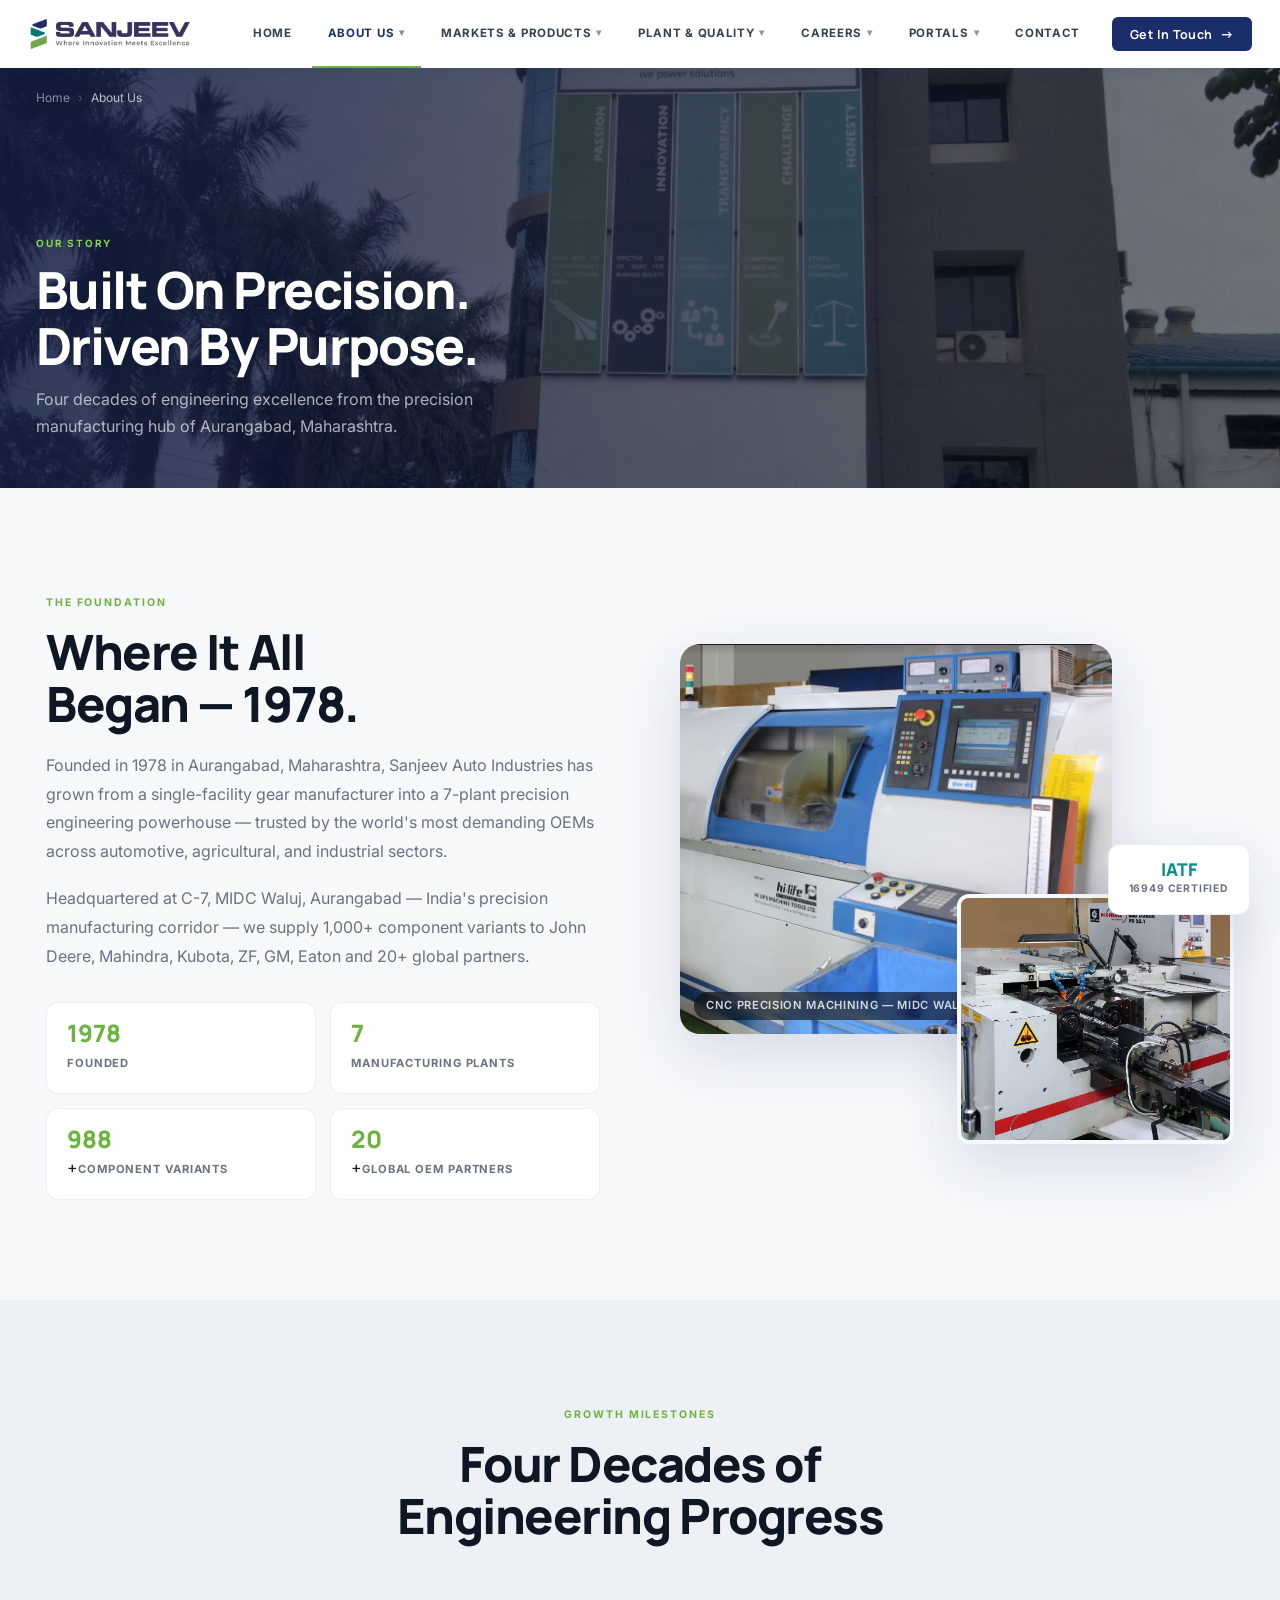
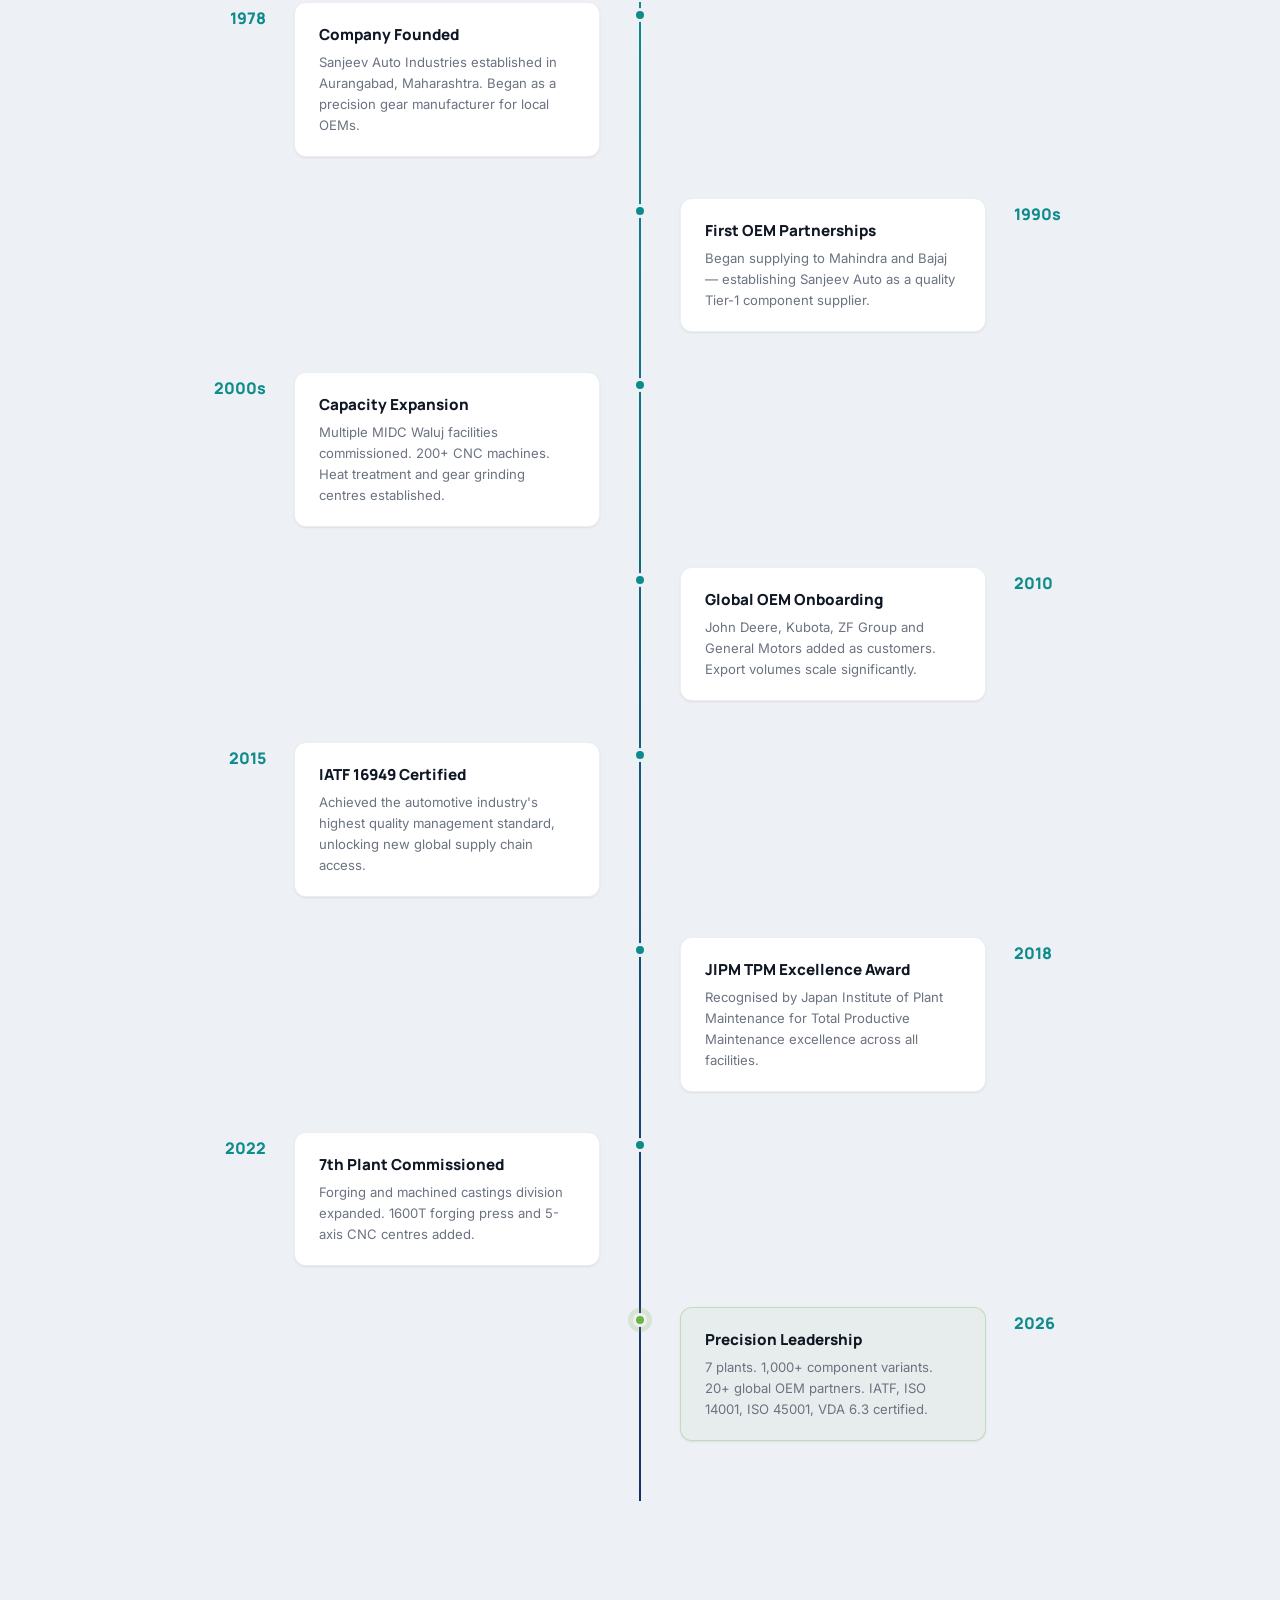
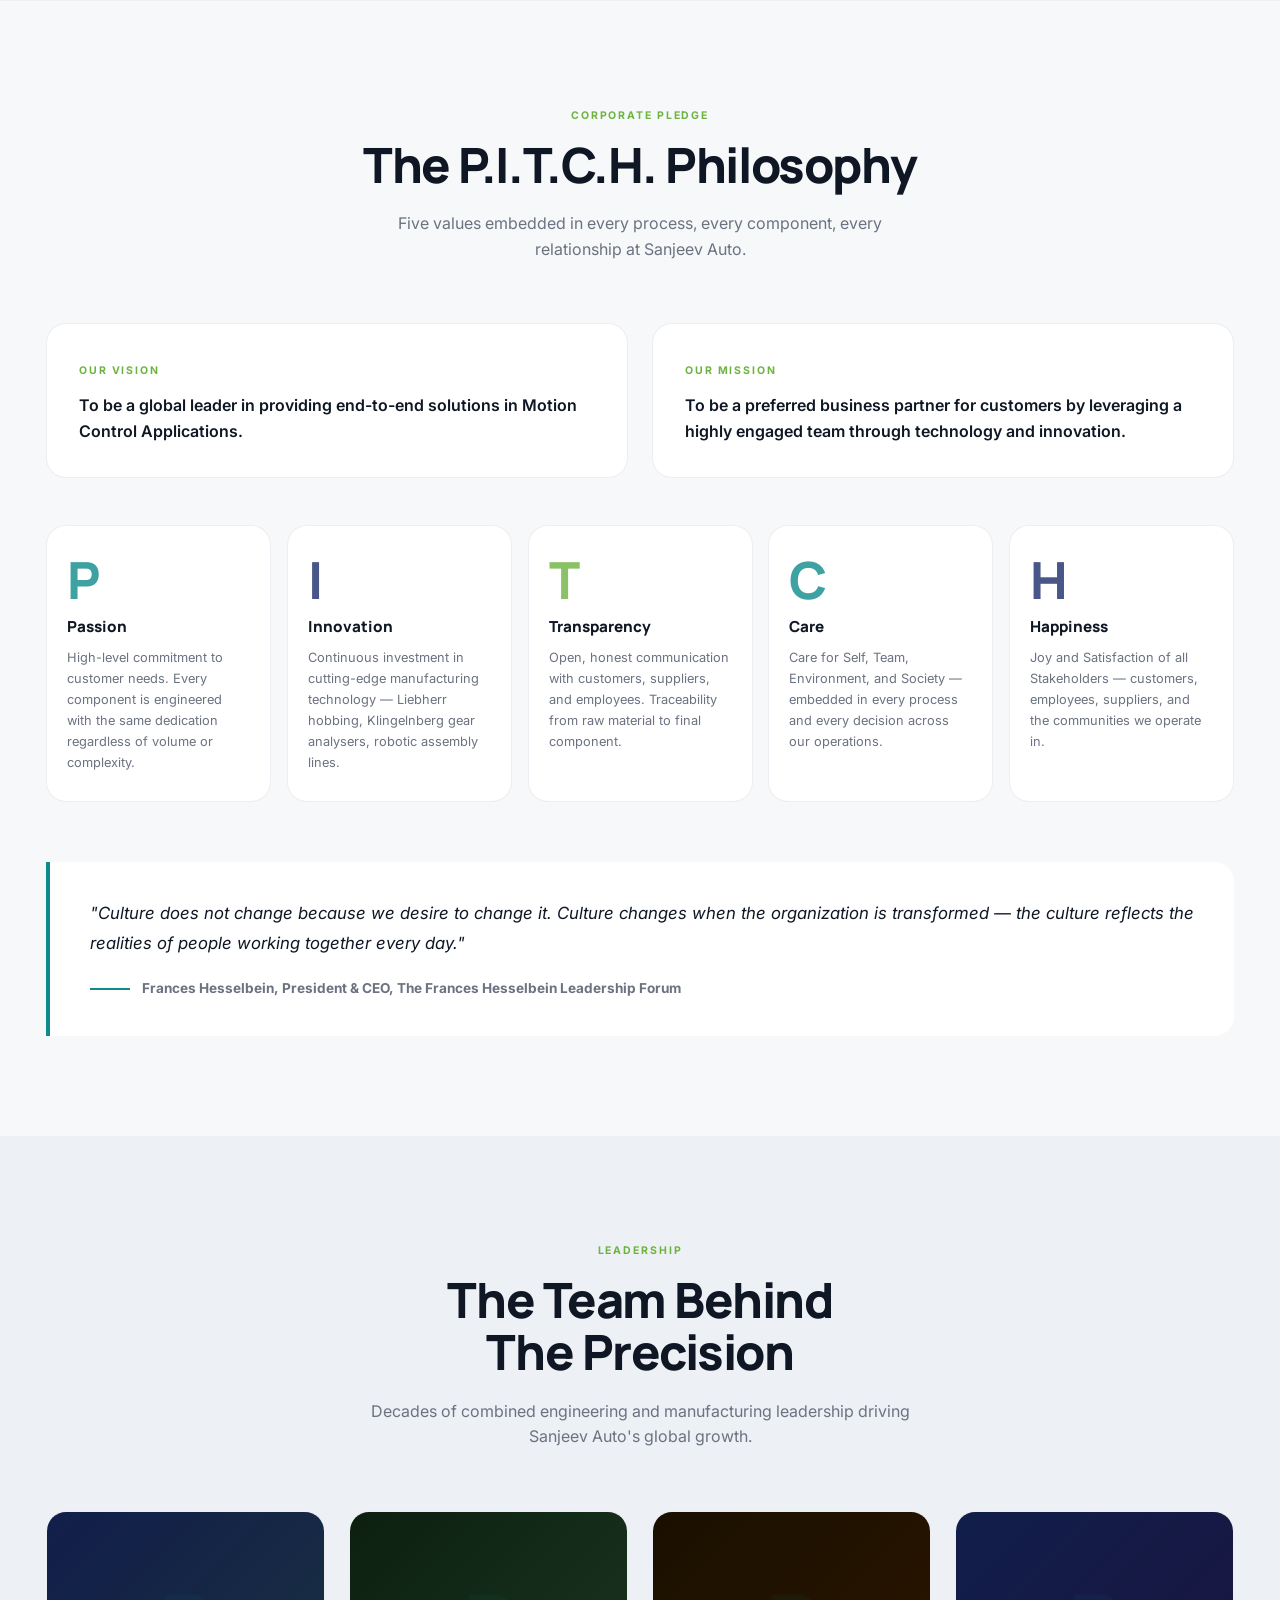
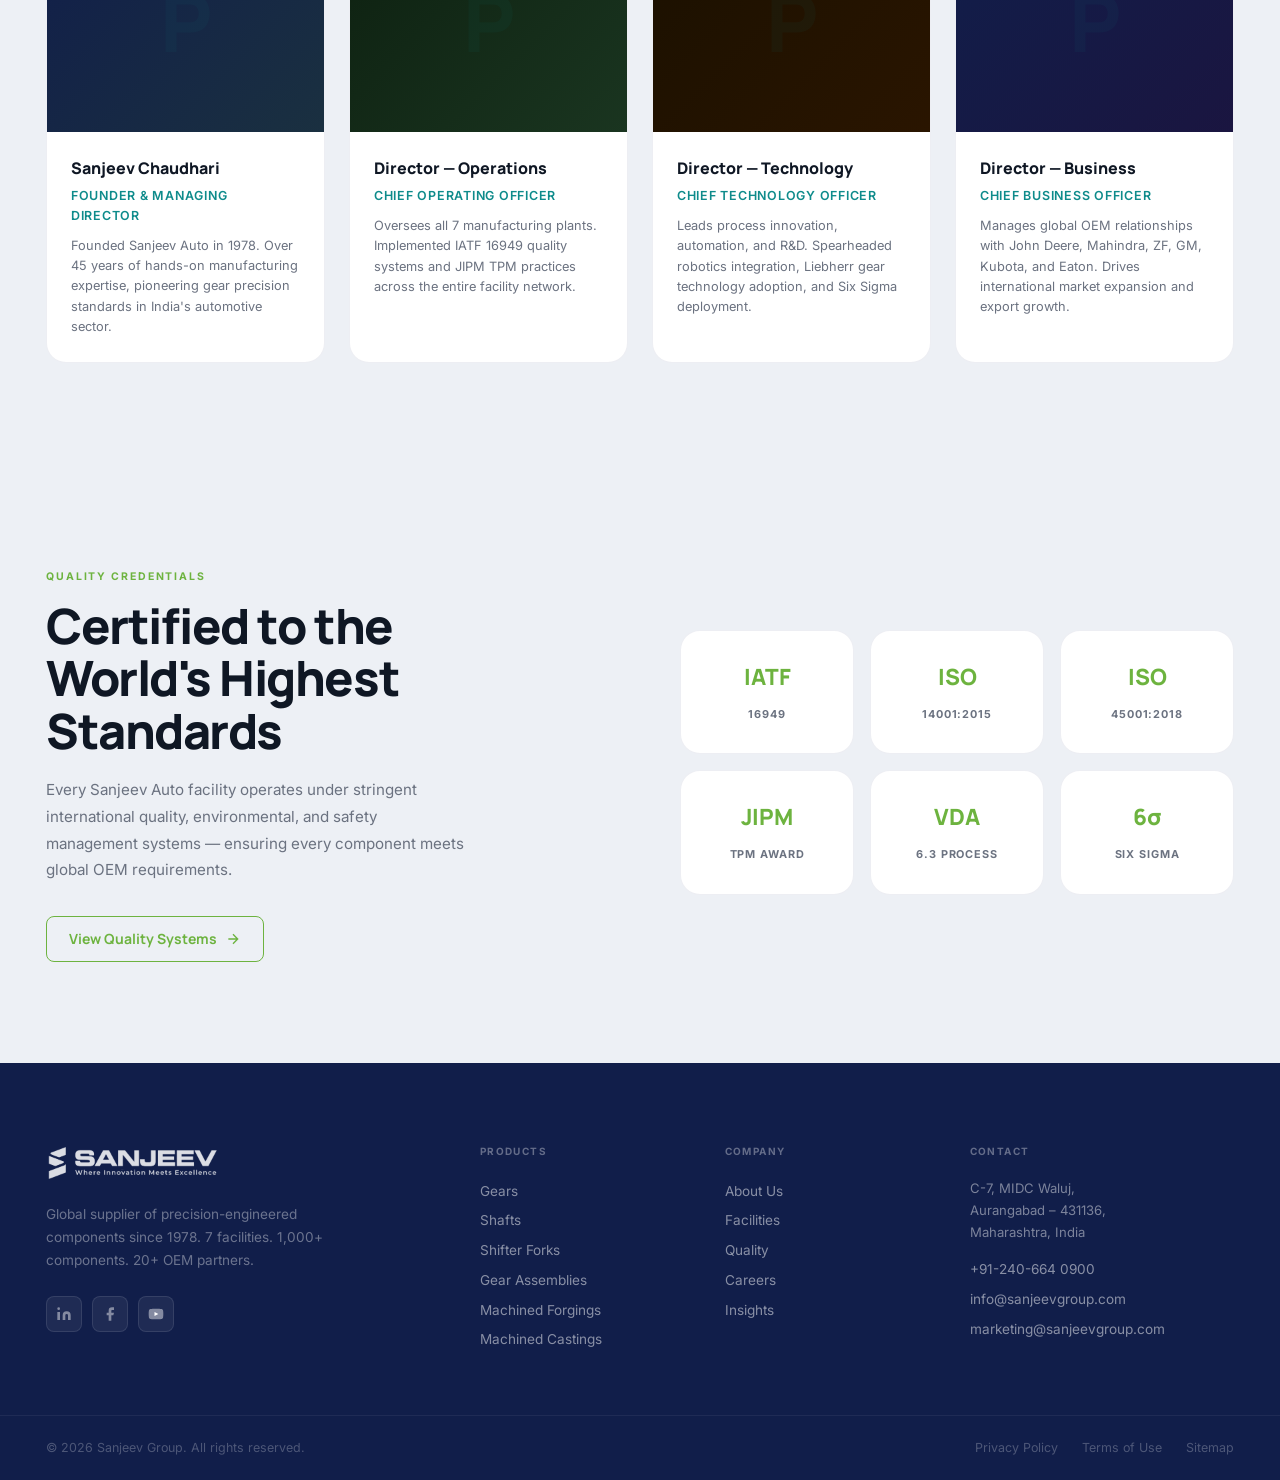
==== about.html @ ee45a732 "feat: full content sync with live site + local image assets - about.html: corrected Vision/Mission t" ====
﻿<!DOCTYPE html>
<html lang="en">
<head>
<meta charset="UTF-8">
<meta name="viewport" content="width=device-width, initial-scale=1.0">
<title>About Sanjeev Auto | 45+ Years of Precision Manufacturing Since 1978</title>
<meta name="description" content="Founded in 1978, Sanjeev Auto Industries is a premier precision component manufacturer in Aurangabad. 7 plants, 1000+ components, IATF 16949 certified, trusted by global OEMs.">
<meta name="keywords" content="Sanjeev Auto about, precision manufacturer India, gear manufacturer Aurangabad, IATF certified, automotive supplier Maharashtra">
<meta name="robots" content="index, follow">
<link rel="canonical" href="https://www.sanjeevauto.com/about.html">
<meta property="og:type" content="website">
<meta property="og:url" content="https://www.sanjeevauto.com/about.html">
<meta property="og:title" content="About Sanjeev Auto | 45+ Years of Precision Manufacturing">
<meta property="og:description" content="Founded in 1978 in Aurangabad. 7 IATF 16949 certified plants, 1000+ precision components, trusted by John Deere, Mahindra, ZF & GM.">
<meta property="og:image" content="images/K96-3.jpg">
<meta property="og:site_name" content="Sanjeev Auto Industries">
<meta name="twitter:card" content="summary_large_image">
<meta name="twitter:title" content="About Sanjeev Auto | 45+ Years of Precision Manufacturing">
<meta name="twitter:description" content="Founded in 1978. 7 IATF certified plants, 1000+ components, trusted by John Deere, ZF & GM.">
<meta name="twitter:image" content="images/K96-3.jpg">
<link rel="preconnect" href="https://fonts.googleapis.com">
<link rel="preconnect" href="https://fonts.gstatic.com" crossorigin>
<link href="https://fonts.googleapis.com/css2?family=Manrope:wght@300;400;500;600;700;800;900&family=Inter:wght@300;400;500;600&display=swap" rel="stylesheet">
<link rel="stylesheet" href="styles.css">
<link rel="stylesheet" href="pages.css">
</head>
<body>

<!-- POPUP CONTACT FORM -->
<div class="popup-overlay" id="popupOverlay">
  <div class="popup-modal" id="popupModal">
    <button class="popup-close" id="popupClose" aria-label="Close">
      <svg width="20" height="20" viewBox="0 0 24 24" fill="none" stroke="currentColor" stroke-width="2.5"><line x1="18" y1="6" x2="6" y2="18"/><line x1="6" y1="6" x2="18" y2="18"/></svg>
    </button>
    <div class="popup-left">
      <div class="popup-brand">
        <img src="logo.png" alt="Sanjeev Auto" height="36">
      </div>
      <div class="popup-info">
        <h2>Let's engineer<br>something together.</h2>
        <p>Share your requirement — our team responds within 24 hours.</p>
        <div class="popup-contact-items">
          <div class="pci">
            <span class="pci-icon">
              <svg width="14" height="14" viewBox="0 0 24 24" fill="none" stroke="currentColor" stroke-width="2"><path d="M4 4h16c1.1 0 2 .9 2 2v12c0 1.1-.9 2-2 2H4c-1.1 0-2-.9-2-2V6c0-1.1.9-2 2-2z"/><polyline points="22,6 12,13 2,6"/></svg>
            </span>
            <a href="mailto:info@sanjeevgroup.com">info@sanjeevgroup.com</a>
          </div>
          <div class="pci">
            <span class="pci-icon">
              <svg width="14" height="14" viewBox="0 0 24 24" fill="none" stroke="currentColor" stroke-width="2"><path d="M22 16.92v3a2 2 0 01-2.18 2 19.79 19.79 0 01-8.63-3.07A19.5 19.5 0 013.07 10.8 19.79 19.79 0 01.01 2.18 2 2 0 012 0h3a2 2 0 012 1.72c.127.96.361 1.903.7 2.81a2 2 0 01-.45 2.11L6.09 7.91a16 16 0 006 6l1.27-1.27a2 2 0 012.11-.45c.907.339 1.85.573 2.81.7A2 2 0 0122 16.92z"/></svg>
            </span>
            <a href="tel:+912406640900">+91-240-664 0900</a>
          </div>
          <div class="pci">
            <span class="pci-icon">
              <svg width="14" height="14" viewBox="0 0 24 24" fill="none" stroke="currentColor" stroke-width="2"><path d="M21 10c0 7-9 13-9 13s-9-6-9-13a9 9 0 0118 0z"/><circle cx="12" cy="10" r="3"/></svg>
            </span>
            <span>C-7, MIDC Waluj, Aurangabad, Maharashtra</span>
          </div>
        </div>
      </div>
    </div>
    <div class="popup-right">
      <form class="popup-form" id="popupForm">
        <div class="pf-row">
          <div class="pf-group">
            <label>Full Name *</label>
            <input type="text" placeholder="Your name" required>
          </div>
          <div class="pf-group">
            <label>Company</label>
            <input type="text" placeholder="Company name">
          </div>
        </div>
        <div class="pf-row">
          <div class="pf-group">
            <label>Email *</label>
            <input type="email" placeholder="work@company.com" required>
          </div>
          <div class="pf-group">
            <label>Phone</label>
            <input type="tel" placeholder="+91 / International">
          </div>
        </div>
        <div class="pf-group">
          <label>Product / Requirement</label>
          <select>
            <option value="">Select product category</option>
            <option>Gears — Spur / Helical / Bevel / Worm</option>
            <option>Shafts — Splined / Stepped / Hollow</option>
            <option>Shifter Forks</option>
            <option>Gear Assemblies / Sub-assemblies</option>
            <option>Machined Forgings</option>
            <option>Machined Castings</option>
            <option>Drive-train Sub-assemblies</option>
            <option>Custom Engineering</option>
          </select>
        </div>
        <div class="pf-group">
          <label>Message</label>
          <textarea rows="4" placeholder="Describe your requirement, volume, application, or attach a drawing reference..."></textarea>
        </div>
        <button type="submit" class="btn-submit">
          Send Inquiry
          <svg width="18" height="18" viewBox="0 0 24 24" fill="none" stroke="currentColor" stroke-width="2"><path d="M22 2L11 13M22 2l-7 20-4-9-9-4 20-7z"/></svg>
        </button>
      </form>
    </div>
  </div>
</div>

<nav class="navbar" id="navbar">
  <div class="nav-inner">

    <a href="index.html" class="nav-logo">
      <img src="logo.png" alt="Sanjeev Auto" height="42">
    </a>

    <div class="nav-links" id="navLinks">

      <a href="index.html" class="nav-link">HOME</a>

      <div class="nav-dropdown">
        <a href="about.html" class="nav-link nav-link-active">ABOUT US <span class="nav-chevron">&#9662;</span></a>
        <div class="nav-submenu">
          <a href="about.html#pledge">Corporate Pledge</a>
          <a href="blog.html">News &amp; Media</a>
        </div>
      </div>

      <div class="nav-dropdown">
        <a href="products.html" class="nav-link">MARKETS &amp; PRODUCTS <span class="nav-chevron">&#9662;</span></a>
        <div class="nav-submenu">
          <a href="index.html#industries">Key Markets</a>
          <a href="products.html">Product Categories</a>
          <a href="quality.html">Quality Initiatives</a>
        </div>
      </div>

      <div class="nav-dropdown">
        <a href="facilities.html" class="nav-link">PLANT &amp; QUALITY <span class="nav-chevron">&#9662;</span></a>
        <div class="nav-submenu">
          <a href="quality.html#certs">Certifications &amp; Awards</a>
          <a href="facilities.html">Plant &amp; Facilities</a>
          <a href="quality.html#policy">Policy</a>
        </div>
      </div>

      <div class="nav-dropdown">
        <a href="careers.html" class="nav-link">CAREERS <span class="nav-chevron">&#9662;</span></a>
        <div class="nav-submenu">
          <a href="careers.html#culture">Our Work Culture</a>
          <a href="careers.html#why">Why Sanjeev?</a>
        </div>
      </div>

      <div class="nav-dropdown">
        <a href="#" class="nav-link">PORTALS <span class="nav-chevron">&#9662;</span></a>
        <div class="nav-submenu">
          <a href="#">Inventory Report for Customer</a>
          <a href="#">Customer Portal</a>
          <a href="#">Sanjeev Portal</a>
          <a href="#">Customer Warehouse Portal</a>
        </div>
      </div>

      <a href="contact.html" class="nav-link">CONTACT</a>

    </div>

    <div class="nav-cta-group">
      <button class="btn-gettouched" id="openPopup">
        Get In Touch
        <span class="btn-arrow">&#8594;</span>
      </button>
      <button class="hamburger" id="hamburger" aria-label="Menu">
        <span></span><span></span><span></span>
      </button>
    </div>

  </div>
</nav>

<!-- PAGE BANNER -->
<div class="page-banner">
  <img class="pb-img" src="images/K96-5.jpg" alt="About Sanjeev Auto" loading="eager">
  <div class="pb-overlay"></div>
  <div class="pb-breadcrumb">
    <a href="index.html">Home</a><span>›</span><span style="color:rgba(255,255,255,0.7)">About Us</span>
  </div>
  <div class="pb-content">
    <div class="pb-eyebrow">Our Story</div>
    <h1>Built On Precision.<br>Driven By Purpose.</h1>
    <p>Four decades of engineering excellence from the precision manufacturing hub of Aurangabad, Maharashtra.</p>
  </div>
</div>

<!-- ═══ ABOUT INTRO ═══ -->
<section class="about-intro-sec">
  <div class="container">
    <div class="about-intro-grid">
      <div class="aig-text">
        <div class="eyebrow">The Foundation</div>
        <h2 class="sec-title">Where It All<br>Began — 1978.</h2>
        <p style="font-size:1rem;color:var(--text-3);line-height:1.8;margin-bottom:18px;">Founded in 1978 in Aurangabad, Maharashtra, Sanjeev Auto Industries has grown from a single-facility gear manufacturer into a 7-plant precision engineering powerhouse — trusted by the world's most demanding OEMs across automotive, agricultural, and industrial sectors.</p>
        <p style="font-size:1rem;color:var(--text-3);line-height:1.8;margin-bottom:32px;">Headquartered at C-7, MIDC Waluj, Aurangabad — India's precision manufacturing corridor — we supply 1,000+ component variants to John Deere, Mahindra, Kubota, ZF, GM, Eaton and 20+ global partners.</p>
        <div class="aig-stats">
          <div class="aigs-item"><span>1978</span><small>Founded</small></div>
          <div class="aigs-item"><span class="counter" data-target="7">0</span><small>Manufacturing Plants</small></div>
          <div class="aigs-item"><span class="counter" data-target="1000">0</span>+<small>Component Variants</small></div>
          <div class="aigs-item"><span class="counter" data-target="20">0</span>+<small>Global OEM Partners</small></div>
        </div>
      </div>
      <div class="aig-images">
        <div class="aigi-main">
          <img src="images/K96-3.jpg" alt="CNC Precision Machining" loading="lazy">
          <div class="aigi-caption">CNC Precision Machining — MIDC Waluj, Aurangabad</div>
        </div>
        <div class="aigi-secondary">
          <img src="images/Spline-Rolling-scaled.jpg" alt="Manufacturing Floor" loading="lazy">
        </div>
        <div class="aigi-badge">
          <div style="font-family:'Manrope',sans-serif;font-size:1.1rem;font-weight:900;color:var(--teal);line-height:1;">IATF</div>
          <div style="font-size:0.65rem;font-weight:700;color:var(--text-3);text-transform:uppercase;letter-spacing:0.08em;margin-top:3px;">16949 Certified</div>
        </div>
      </div>
    </div>
  </div>
</section>

<!-- ═══ TIMELINE ═══ -->
<section class="abt-timeline-sec">
  <div class="container">
    <div class="sec-header reveal">
      <div class="eyebrow">Growth Milestones</div>
      <h2 class="sec-title">Four Decades of<br>Engineering Progress</h2>
    </div>
    <div class="abt-timeline">
      <div class="atl-item reveal">
        <div class="atl-year">1978</div>
        <div class="atl-dot"></div>
        <div class="atl-card">
          <h4>Company Founded</h4>
          <p>Sanjeev Auto Industries established in Aurangabad, Maharashtra. Began as a precision gear manufacturer for local OEMs.</p>
        </div>
      </div>
      <div class="atl-item right reveal" style="--delay:0.05s">
        <div class="atl-year">1990s</div>
        <div class="atl-dot"></div>
        <div class="atl-card">
          <h4>First OEM Partnerships</h4>
          <p>Began supplying to Mahindra and Bajaj — establishing Sanjeev Auto as a quality Tier-1 component supplier.</p>
        </div>
      </div>
      <div class="atl-item reveal" style="--delay:0.1s">
        <div class="atl-year">2000s</div>
        <div class="atl-dot"></div>
        <div class="atl-card">
          <h4>Capacity Expansion</h4>
          <p>Multiple MIDC Waluj facilities commissioned. 200+ CNC machines. Heat treatment and gear grinding centres established.</p>
        </div>
      </div>
      <div class="atl-item right reveal" style="--delay:0.15s">
        <div class="atl-year">2010</div>
        <div class="atl-dot"></div>
        <div class="atl-card">
          <h4>Global OEM Onboarding</h4>
          <p>John Deere, Kubota, ZF Group and General Motors added as customers. Export volumes scale significantly.</p>
        </div>
      </div>
      <div class="atl-item reveal" style="--delay:0.2s">
        <div class="atl-year">2015</div>
        <div class="atl-dot"></div>
        <div class="atl-card">
          <h4>IATF 16949 Certified</h4>
          <p>Achieved the automotive industry's highest quality management standard, unlocking new global supply chain access.</p>
        </div>
      </div>
      <div class="atl-item right reveal" style="--delay:0.25s">
        <div class="atl-year">2018</div>
        <div class="atl-dot"></div>
        <div class="atl-card">
          <h4>JIPM TPM Excellence Award</h4>
          <p>Recognised by Japan Institute of Plant Maintenance for Total Productive Maintenance excellence across all facilities.</p>
        </div>
      </div>
      <div class="atl-item reveal" style="--delay:0.3s">
        <div class="atl-year">2022</div>
        <div class="atl-dot"></div>
        <div class="atl-card">
          <h4>7th Plant Commissioned</h4>
          <p>Forging and machined castings division expanded. 1600T forging press and 5-axis CNC centres added.</p>
        </div>
      </div>
      <div class="atl-item right reveal" style="--delay:0.35s">
        <div class="atl-year">2026</div>
        <div class="atl-dot atl-dot-active"></div>
        <div class="atl-card atl-card-active">
          <h4>Precision Leadership</h4>
          <p>7 plants. 1,000+ component variants. 20+ global OEM partners. IATF, ISO 14001, ISO 45001, VDA 6.3 certified.</p>
        </div>
      </div>
    </div>
  </div>
</section>

<!-- ═══ P.I.T.C.H. PHILOSOPHY ═══ -->
<section id="pledge" class="abt-pitch-sec">
  <div class="container">
    <div class="sec-header reveal">
      <div class="eyebrow">Corporate Pledge</div>
      <h2 class="sec-title">The P.I.T.C.H. Philosophy</h2>
      <p class="sec-sub">Five values embedded in every process, every component, every relationship at Sanjeev Auto.</p>
    </div>
    <div class="abt-vision-mission reveal" style="display:grid;grid-template-columns:1fr 1fr;gap:24px;margin-bottom:48px;">
      <div style="background:var(--card);border:1.5px solid var(--border);border-radius:var(--r-lg);padding:32px;">
        <div class="eyebrow" style="margin-bottom:12px;">Our Vision</div>
        <p style="font-size:1rem;color:var(--text);font-weight:600;line-height:1.65;">To be a global leader in providing end-to-end solutions in Motion Control Applications.</p>
      </div>
      <div style="background:var(--card);border:1.5px solid var(--border);border-radius:var(--r-lg);padding:32px;">
        <div class="eyebrow" style="margin-bottom:12px;">Our Mission</div>
        <p style="font-size:1rem;color:var(--text);font-weight:600;line-height:1.65;">To be a preferred business partner for customers by leveraging a highly engaged team through technology and innovation.</p>
      </div>
    </div>
    <div class="abt-pitch-grid">
      <div class="apg-card reveal" style="--delay:0s">
        <div class="apg-letter" style="color:var(--teal)">P</div>
        <div class="apg-body">
          <h4>Passion</h4>
          <p>High-level commitment to customer needs. Every component is engineered with the same dedication regardless of volume or complexity.</p>
        </div>
      </div>
      <div class="apg-card reveal" style="--delay:0.07s">
        <div class="apg-letter" style="color:var(--navy)">I</div>
        <div class="apg-body">
          <h4>Innovation</h4>
          <p>Continuous investment in cutting-edge manufacturing technology — Liebherr hobbing, Klingelnberg gear analysers, robotic assembly lines.</p>
        </div>
      </div>
      <div class="apg-card reveal" style="--delay:0.14s">
        <div class="apg-letter" style="color:var(--green)">T</div>
        <div class="apg-body">
          <h4>Transparency</h4>
          <p>Open, honest communication with customers, suppliers, and employees. Traceability from raw material to final component.</p>
        </div>
      </div>
      <div class="apg-card reveal" style="--delay:0.21s">
        <div class="apg-letter" style="color:var(--teal)">C</div>
        <div class="apg-body">
          <h4>Care</h4>
          <p>Care for Self, Team, Environment, and Society — embedded in every process and every decision across our operations.</p>
        </div>
      </div>
      <div class="apg-card reveal" style="--delay:0.28s">
        <div class="apg-letter" style="color:var(--navy)">H</div>
        <div class="apg-body">
          <h4>Happiness</h4>
          <p>Joy and Satisfaction of all Stakeholders — customers, employees, suppliers, and the communities we operate in.</p>
        </div>
      </div>
    </div>
    <div class="abt-quote-block reveal" style="margin-top:60px;background:var(--card);border-left:4px solid var(--teal);border-radius:0 var(--r-lg) var(--r-lg) 0;padding:36px 40px;">
      <p style="font-size:1.05rem;color:var(--text);font-style:italic;line-height:1.8;margin-bottom:20px;">"Culture does not change because we desire to change it. Culture changes when the organization is transformed — the culture reflects the realities of people working together every day."</p>
      <div style="display:flex;align-items:center;gap:12px;">
        <div style="width:40px;height:2px;background:var(--teal);flex-shrink:0;"></div>
        <span style="font-size:0.85rem;font-weight:700;color:var(--text-3);">Frances Hesselbein, President &amp; CEO, The Frances Hesselbein Leadership Forum</span>
      </div>
    </div>
  </div>
</section>

<!-- ═══ LEADERSHIP ═══ -->
<section class="leadership-section">
  <div class="container">
    <div class="sec-header reveal">
      <div class="eyebrow">Leadership</div>
      <h2 class="sec-title">The Team Behind<br>The Precision</h2>
      <p class="sec-sub">Decades of combined engineering and manufacturing leadership driving Sanjeev Auto's global growth.</p>
    </div>
    <div class="leadership-grid">
      <div class="leader-card reveal" style="--delay:0s">
        <div class="leader-photo lp-1"></div>
        <div class="leader-info">
          <h3>Sanjeev Chaudhari</h3>
          <span class="leader-title">Founder & Managing Director</span>
          <p>Founded Sanjeev Auto in 1978. Over 45 years of hands-on manufacturing expertise, pioneering gear precision standards in India's automotive sector.</p>
        </div>
      </div>
      <div class="leader-card reveal" style="--delay:0.06s">
        <div class="leader-photo lp-2"></div>
        <div class="leader-info">
          <h3>Director — Operations</h3>
          <span class="leader-title">Chief Operating Officer</span>
          <p>Oversees all 7 manufacturing plants. Implemented IATF 16949 quality systems and JIPM TPM practices across the entire facility network.</p>
        </div>
      </div>
      <div class="leader-card reveal" style="--delay:0.12s">
        <div class="leader-photo lp-3"></div>
        <div class="leader-info">
          <h3>Director — Technology</h3>
          <span class="leader-title">Chief Technology Officer</span>
          <p>Leads process innovation, automation, and R&D. Spearheaded robotics integration, Liebherr gear technology adoption, and Six Sigma deployment.</p>
        </div>
      </div>
      <div class="leader-card reveal" style="--delay:0.18s">
        <div class="leader-photo lp-4"></div>
        <div class="leader-info">
          <h3>Director — Business</h3>
          <span class="leader-title">Chief Business Officer</span>
          <p>Manages global OEM relationships with John Deere, Mahindra, ZF, GM, Kubota, and Eaton. Drives international market expansion and export growth.</p>
        </div>
      </div>
    </div>
  </div>
</section>

<!-- ═══ CERTIFICATIONS ═══ -->
<section class="abt-certs-sec">
  <div class="container">
    <div class="abt-certs-inner">
      <div class="reveal-left">
        <div class="eyebrow">Quality Credentials</div>
        <h2 class="sec-title">Certified to the<br>World's Highest Standards</h2>
        <p style="color:var(--text-3);font-size:0.95rem;line-height:1.75;max-width:420px;margin-bottom:32px;">
          Every Sanjeev Auto facility operates under stringent international quality, environmental, and safety management systems — ensuring every component meets global OEM requirements.
        </p>
        <a href="quality.html" class="outline-btn">
          View Quality Systems
          <svg width="16" height="16" viewBox="0 0 24 24" fill="none" stroke="currentColor" stroke-width="2"><path d="M5 12h14M12 5l7 7-7 7"/></svg>
        </a>
      </div>
      <div class="abt-cert-grid reveal-right">
        <div class="acg-item"><span>IATF</span><small>16949</small></div>
        <div class="acg-item"><span>ISO</span><small>14001:2015</small></div>
        <div class="acg-item"><span>ISO</span><small>45001:2018</small></div>
        <div class="acg-item"><span>JIPM</span><small>TPM Award</small></div>
        <div class="acg-item"><span>VDA</span><small>6.3 Process</small></div>
        <div class="acg-item"><span>6σ</span><small>Six Sigma</small></div>
      </div>
    </div>
  </div>
</section>

<!-- FOOTER -->
<footer class="footer">
  <div class="footer-top">
    <div class="container">
      <div class="footer-grid">
        <div class="footer-brand">
          <img src="logo.png" alt="Sanjeev Auto" height="40" class="footer-logo">
          <p>Global supplier of precision-engineered components since 1978. 7 facilities. 1,000+ components. 20+ OEM partners.</p>
          <div class="footer-social">
            <a href="#" aria-label="LinkedIn" class="fsoc"><svg width="16" height="16" viewBox="0 0 24 24" fill="currentColor"><path d="M16 8a6 6 0 016 6v7h-4v-7a2 2 0 00-2-2 2 2 0 00-2 2v7h-4v-7a6 6 0 016-6zM2 9h4v12H2z"/><circle cx="4" cy="4" r="2"/></svg></a>
            <a href="#" aria-label="Facebook" class="fsoc"><svg width="16" height="16" viewBox="0 0 24 24" fill="currentColor"><path d="M18 2h-3a5 5 0 00-5 5v3H7v4h3v8h4v-8h3l1-4h-4V7a1 1 0 011-1h3z"/></svg></a>
            <a href="#" aria-label="YouTube" class="fsoc"><svg width="16" height="16" viewBox="0 0 24 24" fill="currentColor"><path d="M22.54 6.42a2.78 2.78 0 00-1.95-1.96C18.88 4 12 4 12 4s-6.88 0-8.59.46A2.78 2.78 0 001.46 6.42 29 29 0 001 12a29 29 0 00.46 5.58 2.78 2.78 0 001.95 1.96C5.12 20 12 20 12 20s6.88 0 8.59-.46a2.78 2.78 0 001.95-1.96A29 29 0 0023 12a29 29 0 00-.46-5.58z"/><polygon points="9.75 15.02 15.5 12 9.75 8.98 9.75 15.02" fill="white"/></svg></a>
          </div>
        </div>
        <div class="footer-col">
          <h5>Products</h5>
          <a href="products.html">Gears</a>
          <a href="products.html">Shafts</a>
          <a href="products.html">Shifter Forks</a>
          <a href="products.html">Gear Assemblies</a>
          <a href="products.html">Machined Forgings</a>
          <a href="products.html">Machined Castings</a>
        </div>
        <div class="footer-col">
          <h5>Company</h5>
          <a href="about.html">About Us</a>
          <a href="facilities.html">Facilities</a>
          <a href="quality.html">Quality</a>
          <a href="careers.html">Careers</a>
          <a href="blog.html">Insights</a>
        </div>
        <div class="footer-col">
          <h5>Contact</h5>
          <p class="fc-addr">C-7, MIDC Waluj,<br>Aurangabad &#8211; 431136,<br>Maharashtra, India</p>
          <a href="tel:+912406640900">+91-240-664 0900</a>
          <a href="mailto:info@sanjeevgroup.com">info@sanjeevgroup.com</a>
          <a href="mailto:marketing@sanjeevgroup.com">marketing@sanjeevgroup.com</a>
        </div>
      </div>
    </div>
  </div>
  <div class="footer-bot">
    <div class="container footer-bot-inner">
      <p>&#169; 2026 Sanjeev Group. All rights reserved.</p>
      <div class="footer-bot-links">
        <a href="#">Privacy Policy</a>
        <a href="#">Terms of Use</a>
        <a href="#">Sitemap</a>
      </div>
    </div>
  </div>
</footer>

<button id="scrollTop" aria-label="Scroll to top">
  <svg width="18" height="18" viewBox="0 0 24 24" fill="none" stroke="currentColor" stroke-width="2.5"><path d="M18 15l-6-6-6 6"/></svg>
</button>

<script src="main.js"></script>
</body>
</html>
---- styles.css ----
/* ═══════════════════════════════════════════════════
   SANJEEV AUTO — Design System v2
   Colors from logo: Navy #1B2D6B  Teal #0E8B8B  Green #6DB33F
   ═══════════════════════════════════════════════════ */

:root {
  --navy:        #1B2D6B;   /* logo navy blue */
  --navy-dk:     #111E4A;   /* darker navy  */
  --navy-md:     #223380;   /* mid navy     */
  --teal:        #0E8B8B;   /* logo teal    */
  --teal-lt:     #12A5A5;   /* lighter teal */
  --green:       #6DB33F;   /* logo green   */
  --green-lt:    #82D44F;
  --white:       #FFFFFF;
  --bg:          #F6F8FA;
  --bg-alt:      #EDF0F5;
  --card:        #FFFFFF;
  --text:        #0F1724;
  --text-2:      #374151;
  --text-3:      #6B7280;
  --text-4:      #9CA3AF;
  --border:      rgba(27,45,107,0.08);
  --border-lt:   rgba(255,255,255,0.10);
  --shadow-sm:   0 1px 3px rgba(0,0,0,0.05), 0 1px 2px rgba(0,0,0,0.04);
  --shadow:      0 4px 20px rgba(27,45,107,0.10);
  --shadow-lg:   0 20px 60px rgba(27,45,107,0.14);
  --r:           12px;
  --r-lg:        20px;
  --ease:        cubic-bezier(0.4,0,0.2,1);
  --t:           0.35s var(--ease);
}

[data-theme="dark"] {
  --bg:        #0A0E1E;
  --bg-alt:    #111830;
  --card:      #141A30;
  --text:      #F0F4FF;
  --text-2:    #CBD5E1;
  --text-3:    #8892B0;
  --text-4:    #4A5568;
  --border:    rgba(255,255,255,0.07);
  --shadow:    0 4px 20px rgba(0,0,0,0.4);
  --shadow-lg: 0 20px 60px rgba(0,0,0,0.5);
}

/* ─── Reset & Base ───────────────────────── */
*, *::before, *::after { box-sizing: border-box; margin: 0; padding: 0; }

@media (prefers-reduced-motion: reduce) {
  *, *::before, *::after {
    animation-duration: 0.01ms !important;
    animation-iteration-count: 1 !important;
    transition-duration: 0.01ms !important;
    scroll-behavior: auto !important;
  }
}

html {
  font-size: 16px;
  scroll-behavior: smooth;
  overflow-x: hidden;
  -webkit-text-size-adjust: 100%;
}

body {
  font-family: 'Inter', -apple-system, sans-serif;
  background: var(--bg);
  color: var(--text);
  line-height: 1.6;
  overflow-x: hidden;
  margin: 0;
  padding: 0;
}

/* Prevent any gap at very top before hero loads */
body > .popup-overlay + nav + section:first-of-type,
.hero { margin-top: 0; }

img  { display: block; max-width: 100%; object-fit: cover; }
a    { text-decoration: none; color: inherit; }
button { cursor: pointer; border: none; background: none; font-family: inherit; }

/* ─── Container ──────────────────────────── */
.container {
  max-width: 1260px;
  margin: 0 auto;
  padding: 0 36px;
}

/* ─── Typography system ──────────────────── */
.eyebrow {
  display: inline-block;
  font-size: 10.5px;
  font-weight: 700;
  letter-spacing: 0.18em;
  text-transform: uppercase;
  color: var(--green);
  margin-bottom: 14px;
}
.eyebrow.light { color: var(--teal-lt); }

.sec-title {
  font-family: 'Manrope', sans-serif;
  font-size: clamp(2.1rem, 3.8vw, 3.4rem);
  font-weight: 900;
  line-height: 1.08;
  letter-spacing: -0.03em;
  color: var(--text);
  margin-bottom: 20px;
}
.sec-title.light { color: #fff; }

.sec-desc {
  font-size: 1rem;
  color: var(--text-3);
  line-height: 1.75;
  max-width: 480px;
  margin-bottom: 36px;
}

.sec-sub {
  font-size: 1rem;
  color: var(--text-3);
  max-width: 560px;
  margin: 0 auto 56px;
}

.sec-green-divider {
  width: 100%;
  height: 3px;
  background: linear-gradient(90deg, transparent 0%, var(--green) 30%, var(--green-lt) 50%, var(--green) 70%, transparent 100%);
  opacity: 0.35;
  border: none;
  margin: 0;
}

.sec-header {
  text-align: center;
  margin-bottom: 60px;
}

/* ─── Buttons ────────────────────────────── */
.btn-gettouched {
  display: inline-flex;
  align-items: center;
  gap: 10px;
  background: var(--navy);
  color: #fff;
  padding: 12px 24px;
  border-radius: 8px;
  font-family: 'Manrope', sans-serif;
  font-size: 0.875rem;
  font-weight: 700;
  letter-spacing: 0.01em;
  transition: var(--t);
  position: relative;
  overflow: hidden;
  z-index: 0;
}
.btn-gettouched::before {
  content: '';
  position: absolute;
  inset: 0;
  background: linear-gradient(120deg, var(--green), #4a9e2a);
  opacity: 0;
  transition: opacity 0.3s;
  z-index: -1;
}
.btn-gettouched:hover::before { opacity: 1; }
.btn-gettouched > * { position: relative; }
.btn-gettouched:hover { color: #fff; transform: translateY(-2px); box-shadow: 0 8px 28px rgba(109,179,63,0.35); }
.btn-arrow { font-size: 1rem; transition: transform 0.25s; }
.btn-gettouched:hover .btn-arrow { transform: translateX(4px); }

.outline-btn {
  display: inline-flex;
  align-items: center;
  gap: 8px;
  background: transparent;
  border: 1.5px solid var(--green);
  color: var(--green);
  padding: 11px 22px;
  border-radius: 8px;
  font-family: 'Manrope', sans-serif;
  font-size: 0.875rem;
  font-weight: 700;
  transition: var(--t);
}
.outline-btn:hover { background: var(--green); color: #fff; }

.outline-btn-white {
  display: inline-flex;
  align-items: center;
  gap: 8px;
  background: transparent;
  border: 1.5px solid rgba(255,255,255,0.5);
  color: rgba(255,255,255,0.85);
  padding: 11px 22px;
  border-radius: 8px;
  font-family: 'Manrope', sans-serif;
  font-size: 0.875rem;
  font-weight: 700;
  transition: var(--t);
}
.outline-btn-white:hover { background: rgba(255,255,255,0.15); border-color: #fff; color: #fff; }

.hero-btn-primary {
  display: inline-flex;
  align-items: center;
  gap: 10px;
  background: #fff;
  color: var(--navy);
  padding: 14px 28px;
  border-radius: 8px;
  font-family: 'Manrope', sans-serif;
  font-size: 0.925rem;
  font-weight: 800;
  transition: var(--t);
}
.hero-btn-primary:hover { background: var(--green); color: #fff; transform: translateY(-2px); box-shadow: 0 10px 32px rgba(109,179,63,0.45); }

.hero-btn-secondary {
  display: inline-flex;
  align-items: center;
  gap: 12px;
  background: rgba(255,255,255,0.08);
  backdrop-filter: blur(8px);
  border: 1px solid rgba(255,255,255,0.20);
  color: #fff;
  padding: 14px 24px;
  border-radius: 8px;
  font-family: 'Manrope', sans-serif;
  font-size: 0.925rem;
  font-weight: 700;
  transition: var(--t);
  cursor: pointer;
}
.hero-btn-secondary:hover { background: rgba(255,255,255,0.16); }

.play-ring {
  width: 32px; height: 32px;
  border-radius: 50%;
  background: rgba(255,255,255,0.15);
  display: flex; align-items: center; justify-content: center;
  font-size: 12px;
  transition: var(--t);
}
.hero-btn-secondary:hover .play-ring { background: var(--teal); }

.pc-link {
  display: inline-flex;
  align-items: center;
  gap: 6px;
  color: var(--teal);
  font-weight: 600;
  font-size: 0.875rem;
  transition: gap 0.2s;
}
.pc-link:hover { gap: 12px; }

/* ─── Scroll Reveals ─────────────────────── */
.reveal, .reveal-left, .reveal-right {
  opacity: 0;
  will-change: transform, opacity;
  transition: opacity 0.75s var(--ease), transform 0.75s var(--ease);
  transition-delay: var(--delay, 0s);
}
.reveal         { transform: translateY(36px); }
.reveal-left    { transform: translateX(-36px); }
.reveal-right   { transform: translateX(36px); }
.reveal.visible, .reveal-left.visible, .reveal-right.visible {
  opacity: 1;
  transform: translate(0);
}

/* ═══════════════════════════════════════════════════
   POPUP CONTACT FORM
   ═══════════════════════════════════════════════════ */

.popup-overlay {
  position: fixed;
  inset: 0;
  z-index: 9999;
  background: rgba(10,14,30,0.75);
  backdrop-filter: blur(8px);
  -webkit-backdrop-filter: blur(8px);
  display: flex;
  align-items: center;
  justify-content: center;
  padding: 20px;
  opacity: 0;
  visibility: hidden;
  transition: opacity 0.35s var(--ease), visibility 0.35s;
}
.popup-overlay.active {
  opacity: 1;
  visibility: visible;
}

.popup-modal {
  background: var(--card);
  border-radius: var(--r-lg);
  overflow: hidden;
  display: grid;
  grid-template-columns: 1fr 1.4fr;
  width: 100%;
  max-width: 860px;
  max-height: 92vh;
  overflow-y: auto;
  box-shadow: 0 40px 100px rgba(0,0,0,0.45);
  transform: translateY(24px) scale(0.97);
  transition: transform 0.4s cubic-bezier(0.34,1.56,0.64,1);
  position: relative;
}
.popup-overlay.active .popup-modal {
  transform: translateY(0) scale(1);
}

.popup-close {
  position: absolute;
  top: 14px; right: 14px;
  z-index: 10;
  width: 36px; height: 36px;
  border-radius: 50%;
  background: var(--card);
  border: 1.5px solid var(--border);
  color: var(--text-2);
  display: flex; align-items: center; justify-content: center;
  transition: var(--t);
  box-shadow: 0 2px 8px rgba(0,0,0,0.12);
}
.popup-close:hover { background: var(--navy); color: #fff; border-color: var(--navy); transform: rotate(90deg); }

/* Left panel */
.popup-left {
  background: linear-gradient(160deg, var(--navy-dk) 0%, var(--navy) 60%, #0d3d5e 100%);
  padding: 40px 32px;
  display: flex;
  flex-direction: column;
  gap: 32px;
  position: relative;
  overflow: hidden;
}
.popup-left::before {
  content: '';
  position: absolute;
  bottom: -60px; right: -60px;
  width: 220px; height: 220px;
  border-radius: 50%;
  background: rgba(14,139,139,0.12);
}
.popup-left::after {
  content: '';
  position: absolute;
  top: -40px; left: -40px;
  width: 160px; height: 160px;
  border-radius: 50%;
  background: rgba(109,179,63,0.08);
}

.popup-brand img { filter: brightness(0) invert(1); opacity: 0.9; position: relative; z-index: 1; }

.popup-info { position: relative; z-index: 1; }
.popup-info h2 {
  font-family: 'Manrope', sans-serif;
  font-size: 1.6rem;
  font-weight: 900;
  color: #fff;
  line-height: 1.15;
  letter-spacing: -0.02em;
  margin-bottom: 12px;
}
.popup-info p { font-size: 0.875rem; color: rgba(255,255,255,0.55); line-height: 1.7; margin-bottom: 28px; }

.popup-contact-items { display: flex; flex-direction: column; gap: 12px; }
.pci {
  display: flex;
  align-items: flex-start;
  gap: 10px;
  font-size: 0.8rem;
  color: rgba(255,255,255,0.6);
}
.pci-icon { font-size: 0.9rem; margin-top: 1px; }
.pci a { color: rgba(255,255,255,0.75); transition: color 0.2s; }
.pci a:hover { color: var(--teal-lt); }

/* Right panel */
.popup-right {
  padding: 40px 36px;
  overflow-y: auto;
}

.popup-form {
  display: flex;
  flex-direction: column;
  gap: 18px;
}

.pf-row {
  display: grid;
  grid-template-columns: 1fr 1fr;
  gap: 14px;
}

.pf-group {
  display: flex;
  flex-direction: column;
  gap: 6px;
}
.pf-group label {
  font-size: 0.75rem;
  font-weight: 700;
  color: var(--text-2);
  letter-spacing: 0.04em;
  text-transform: uppercase;
}
.pf-group input,
.pf-group select,
.pf-group textarea {
  padding: 11px 14px;
  border: 1.5px solid var(--border);
  border-radius: 8px;
  font-family: 'Inter', sans-serif;
  font-size: 0.875rem;
  color: var(--text);
  background: var(--bg);
  outline: none;
  transition: border-color 0.2s, box-shadow 0.2s;
  width: 100%;
}
.pf-group input:focus,
.pf-group select:focus,
.pf-group textarea:focus {
  border-color: var(--teal);
  box-shadow: 0 0 0 3px rgba(14,139,139,0.12);
}
.pf-group textarea { resize: vertical; min-height: 100px; }

.btn-submit {
  display: flex;
  align-items: center;
  justify-content: center;
  gap: 10px;
  background: linear-gradient(135deg, var(--navy) 0%, var(--teal) 100%);
  color: #fff;
  padding: 14px;
  border-radius: 8px;
  font-family: 'Manrope', sans-serif;
  font-size: 0.9rem;
  font-weight: 800;
  letter-spacing: 0.02em;
  transition: var(--t);
  width: 100%;
  margin-top: 4px;
}
.btn-submit:hover { transform: translateY(-2px); box-shadow: 0 10px 32px rgba(14,139,139,0.35); }

/* ═══════════════════════════════════════════════════
   NAVBAR — matches sanjeevauto.com exactly
   White bg always · logo left · links right · simple dropdowns
   ═══════════════════════════════════════════════════ */

.navbar {
  position: fixed;
  top: 0; left: 0; right: 0;
  z-index: 1000;
  background: #fff;
  box-shadow: 0 2px 12px rgba(27,45,107,0.10);
  transition: transform 0.4s var(--ease), box-shadow 0.3s;
}
.navbar.is-hidden { transform: translateY(-100%); }

.nav-inner {
  max-width: 1320px;
  margin: 0 auto;
  padding: 0 28px;
  height: 68px;
  display: flex;
  align-items: center;
  justify-content: space-between;
  gap: 0;
}

/* Logo — left */
.nav-logo {
  flex-shrink: 0;
  display: flex;
  align-items: center;
}
.nav-logo img {
  height: 38px;
  width: auto;
  display: block;
}

/* Nav links — push to right */
.nav-links {
  display: flex;
  align-items: center;
  gap: 4px;
  margin-left: auto;
}

.nav-link {
  display: inline-flex;
  align-items: center;
  gap: 4px;
  padding: 0 16px;
  height: 68px;
  font-size: 0.72rem;
  font-weight: 700;
  letter-spacing: 0.06em;
  text-transform: uppercase;
  color: var(--text-2);
  white-space: nowrap;
  border-bottom: 2px solid transparent;
  transition: color 0.2s, border-color 0.2s;
  position: relative;
}
.nav-link:hover,
.nav-link-active {
  color: var(--navy);
  border-bottom-color: var(--green);
}

.nav-chevron {
  font-size: 0.65rem;
  opacity: 0.55;
  margin-left: 1px;
  transition: transform 0.2s;
}
.nav-dropdown:hover .nav-chevron { transform: rotate(180deg); opacity: 1; }

/* Simple dropdown */
.nav-dropdown {
  position: relative;
}

.nav-submenu {
  position: absolute;
  top: 100%;
  left: 0;
  min-width: 220px;
  background: #fff;
  border-top: 3px solid var(--teal);
  border-radius: 0 0 8px 8px;
  box-shadow: 0 8px 32px rgba(27,45,107,0.13);
  padding: 8px 0;
  opacity: 0;
  visibility: hidden;
  pointer-events: none;
  transform: translateY(-6px);
  transition: opacity 0.2s var(--ease), transform 0.2s var(--ease), visibility 0.2s;
  z-index: 100;
}
.nav-dropdown:hover .nav-submenu {
  opacity: 1;
  visibility: visible;
  pointer-events: auto;
  transform: translateY(0);
}

.nav-submenu a {
  display: block;
  padding: 10px 20px;
  font-size: 0.825rem;
  font-weight: 500;
  color: var(--text-2);
  border-left: 3px solid transparent;
  transition: color 0.18s, background 0.18s, border-color 0.18s;
  white-space: nowrap;
}
.nav-submenu a:hover {
  color: var(--navy);
  background: rgba(27,45,107,0.04);
  border-left-color: var(--teal);
}

/* Nav right CTA group */
.nav-cta-group {
  display: flex;
  align-items: center;
  gap: 10px;
  flex-shrink: 0;
  margin-left: 16px;
}

/* Compact nav button — overrides global btn-gettouched size */
.nav-cta-group .btn-gettouched {
  padding: 8px 18px;
  font-size: 0.78rem;
  letter-spacing: 0.03em;
  border-radius: 6px;
  gap: 7px;
}
.nav-cta-group .btn-arrow { font-size: 0.85rem; }

.hamburger {
  display: none;
  flex-direction: column;
  gap: 5px;
  width: 36px; height: 36px;
  justify-content: center;
  align-items: center;
}
.hamburger span {
  display: block;
  width: 22px; height: 2px;
  border-radius: 2px;
  background: var(--navy);
  transition: var(--t);
}

/* ═══════════════════════════════════════════════════
   HERO
   ═══════════════════════════════════════════════════ */

.hero {
  position: relative;
  min-height: 100vh;
  display: flex;
  flex-direction: column;
  overflow: hidden;
  background: var(--navy-dk) url('https://www.sanjeevauto.com/wp-content/uploads/2021/10/K96-3.jpg') center/cover no-repeat;
}

/* Video */
.hero-video-wrap {
  position: absolute;
  inset: 0;
  z-index: 0;
}
.hero-video {
  width: 100%; height: 100%;
  object-fit: cover;
  object-position: center;
  opacity: 0.9;
}
.hero-overlay {
  position: absolute;
  inset: 0;
  background: linear-gradient(
    160deg,
    rgba(17,30,74,0.55) 0%,
    rgba(17,30,74,0.35) 50%,
    rgba(14,139,139,0.08) 100%
  );
}
.hero-noise {
  position: absolute;
  inset: 0;
  background-image: url("data:image/svg+xml,%3Csvg viewBox='0 0 256 256' xmlns='http://www.w3.org/2000/svg'%3E%3Cfilter id='n'%3E%3CfeTurbulence type='fractalNoise' baseFrequency='0.9' numOctaves='4' stitchTiles='stitch'/%3E%3C/filter%3E%3Crect width='100%25' height='100%25' filter='url(%23n)' opacity='0.04'/%3E%3C/svg%3E");
  opacity: 0.4;
  pointer-events: none;
}

/* Animated vertical grid lines */
.hero-grid-lines {
  position: absolute;
  inset: 0;
  z-index: 1;
  display: flex;
  justify-content: space-between;
  padding: 0 8%;
  pointer-events: none;
}
.vline {
  width: 1px;
  background: linear-gradient(to bottom, transparent, rgba(255,255,255,0.05) 30%, rgba(255,255,255,0.05) 70%, transparent);
  animation: vlineFade 4s ease-in-out infinite alternate;
}
.vline:nth-child(2) { animation-delay: 0.8s; }
.vline:nth-child(3) { animation-delay: 1.6s; }
.vline:nth-child(4) { animation-delay: 2.4s; }
.vline:nth-child(5) { animation-delay: 3.2s; }
@keyframes vlineFade {
  from { opacity: 0.4; }
  to { opacity: 1; }
}

/* Hero body */
.hero-body {
  position: relative;
  z-index: 2;
  flex: 1;
  display: flex;
  flex-direction: column;
  justify-content: center;
  max-width: 1260px;
  margin: 0 auto;
  padding: 140px 36px 80px;
  width: 100%;
}

/* Heading lines */
.hero-heading {
  font-family: 'Manrope', sans-serif;
  font-size: clamp(1.7rem, 2.9vw, 3rem);
  font-weight: 800;
  line-height: 1.14;
  letter-spacing: -0.025em;
  color: #fff;
  margin-bottom: 28px;
}
.hh-line {
  display: block;
  opacity: 0;
  transform: translateY(28px);
  animation: slideUp 0.75s var(--ease) var(--d) forwards;
}
.accent-stroke {
  -webkit-text-stroke: 2px rgba(14,139,139,0.85);
  color: transparent;
  background: linear-gradient(90deg, var(--teal-lt), var(--green));
  -webkit-background-clip: text;
  -webkit-text-fill-color: transparent;
}
@keyframes slideUp {
  to { opacity: 1; transform: translateY(0); }
}

.hero-sub {
  font-size: clamp(0.95rem, 1.4vw, 1.1rem);
  color: rgba(255,255,255,0.58);
  line-height: 1.75;
  max-width: 540px;
  margin-bottom: 40px;
  opacity: 0;
  animation: slideUp 0.75s var(--ease) 0.9s forwards;
}

.hero-actions {
  display: flex;
  gap: 14px;
  flex-wrap: wrap;
  opacity: 0;
  animation: slideUp 0.75s var(--ease) 1.1s forwards;
}

/* Hero metrics bar */
.hero-metrics {
  position: relative;
  z-index: 3;
  display: flex;
  align-items: center;
  border-top: 1px solid rgba(255,255,255,0.07);
  background: rgba(0,0,0,0.35);
  backdrop-filter: blur(12px);
}
.hm-item {
  flex: 1;
  display: flex;
  flex-direction: column;
  align-items: center;
  padding: 24px 16px;
}
.hm-num {
  font-family: 'Manrope', sans-serif;
  font-size: clamp(1.8rem, 2.8vw, 2.6rem);
  font-weight: 900;
  color: #fff;
  line-height: 1;
}
.hm-sfx {
  font-family: 'Manrope', sans-serif;
  font-size: 1.3rem;
  font-weight: 900;
  color: var(--green-lt);
  line-height: 1;
  display: inline;
}
.hm-label {
  font-size: 0.72rem;
  font-weight: 600;
  color: rgba(255,255,255,0.42);
  text-transform: uppercase;
  letter-spacing: 0.08em;
  margin-top: 5px;
}
.hm-divider {
  width: 1px; height: 40px;
  background: rgba(255,255,255,0.08);
  flex-shrink: 0;
}

/* ═══════════════════════════════════════════════════
   MARQUEE
   ═══════════════════════════════════════════════════ */

.marquee-wrap {
  display: flex;
  align-items: center;
  gap: 32px;
  padding: 20px 36px;
  background: var(--navy-dk);
  overflow: hidden;
}
.marquee-label {
  font-size: 10px;
  font-weight: 700;
  letter-spacing: 0.14em;
  text-transform: uppercase;
  color: rgba(255,255,255,0.3);
  white-space: nowrap;
  flex-shrink: 0;
}
.marquee-track-outer {
  overflow: hidden;
  flex: 1;
  mask-image: linear-gradient(to right, transparent, black 60px, black calc(100% - 60px), transparent);
}
.marquee-track {
  display: flex;
  gap: 0;
  align-items: center;
  animation: marqueeScroll 28s linear infinite;
  width: max-content;
}
.marquee-track span {
  font-family: 'Manrope', sans-serif;
  font-size: 0.8rem;
  font-weight: 800;
  letter-spacing: 0.1em;
  text-transform: uppercase;
  color: rgba(255,255,255,0.28);
  padding: 0 20px;
  transition: color 0.3s;
  white-space: nowrap;
}
.marquee-track span:hover { color: rgba(255,255,255,0.7); }
.marquee-track .sep { color: rgba(255,255,255,0.1); padding: 0 4px; }
@keyframes marqueeScroll {
  from { transform: translateX(0); }
  to   { transform: translateX(-50%); }
}

/* ═══════════════════════════════════════════════════
   ABOUT SECTION
   ═══════════════════════════════════════════════════ */

.about-sec {
  padding: 120px 0;
  background: var(--bg);
}

.about-grid {
  display: grid;
  grid-template-columns: 1fr 1fr;
  gap: 80px;
  align-items: center;
}

/* Image stack */
.about-imgs {
  position: relative;
  height: 520px;
}

.ai-main {
  position: absolute;
  top: 0; left: 0;
  width: 78%;
  height: 78%;
  border-radius: var(--r-lg);
  overflow: hidden;
  box-shadow: var(--shadow-lg);
}
.ai-main img { width: 100%; height: 100%; transition: transform 0.7s var(--ease); }
.ai-main:hover img { transform: scale(1.04); }
.ai-label {
  position: absolute;
  bottom: 16px; left: 16px;
  background: rgba(0,0,0,0.55);
  backdrop-filter: blur(8px);
  color: rgba(255,255,255,0.8);
  font-size: 0.72rem;
  font-weight: 600;
  letter-spacing: 0.08em;
  padding: 6px 14px;
  border-radius: 100px;
  text-transform: uppercase;
}

.ai-secondary {
  position: absolute;
  bottom: 0; right: 0;
  width: 52%;
  height: 52%;
  border-radius: var(--r);
  overflow: hidden;
  border: 4px solid var(--bg);
  box-shadow: var(--shadow-lg);
}
.ai-secondary img { width: 100%; height: 100%; transition: transform 0.7s var(--ease); }
.ai-secondary:hover img { transform: scale(1.06); }

.ai-badge {
  position: absolute;
  top: 38%; right: -18px;
  background: var(--card);
  border-radius: var(--r);
  padding: 18px 22px;
  box-shadow: var(--shadow-lg);
  border: 1px solid var(--border);
  text-align: center;
  z-index: 4;
}
.aib-num {
  font-family: 'Manrope', sans-serif;
  font-size: 1.2rem;
  font-weight: 900;
  color: var(--teal);
  line-height: 1;
}
.aib-text {
  font-size: 0.68rem;
  font-weight: 700;
  color: var(--text-3);
  text-transform: uppercase;
  letter-spacing: 0.08em;
  margin-top: 4px;
}

/* About content */
.about-stats {
  display: grid;
  grid-template-columns: 1fr 1fr;
  gap: 14px;
  margin-bottom: 32px;
}

.ast-card {
  background: var(--card);
  border: 1px solid var(--border);
  border-radius: var(--r);
  padding: 20px;
  transition: var(--t);
}
.ast-card:hover { box-shadow: var(--shadow); transform: translateY(-2px); border-color: rgba(14,139,139,0.2); }

.ast-n {
  display: inline;
  font-family: 'Manrope', sans-serif;
  font-size: 1.7rem;
  font-weight: 900;
  color: var(--green);
  line-height: 1;
}
.ast-l {
  display: block;
  font-size: 0.72rem;
  font-weight: 700;
  color: var(--text-3);
  text-transform: uppercase;
  letter-spacing: 0.08em;
  margin-top: 5px;
}

/* ═══════════════════════════════════════════════════
   INDUSTRIES BENTO
   ═══════════════════════════════════════════════════ */

.industries-sec {
  padding: 120px 0;
  background: var(--bg-alt);
}

.bento-grid {
  display: grid;
  grid-template-columns: repeat(3, 1fr);
  grid-template-rows: 300px 300px;
  gap: 14px;
}

.bento-card {
  border-radius: var(--r-lg);
  overflow: hidden;
  position: relative;
  cursor: pointer;
  transition: transform 0.5s var(--ease), box-shadow 0.5s var(--ease);
}
.bento-card:hover { transform: translateY(-5px); box-shadow: var(--shadow-lg); }
.bento-card.bento-lg { grid-column: span 2; }

.bento-card img {
  position: absolute;
  inset: 0;
  width: 100%; height: 100%;
  object-fit: cover;
  transition: transform 0.7s var(--ease);
  filter: brightness(0.75) saturate(0.85);
}
.bento-card:hover img { transform: scale(1.06); filter: brightness(0.65) saturate(0.9); }

.bc-overlay {
  position: absolute;
  inset: 0;
  background: linear-gradient(to top, rgba(10,14,30,0.88) 0%, transparent 60%);
}

.bc-content {
  position: absolute;
  bottom: 0; left: 0; right: 0;
  padding: 28px 28px 28px;
  z-index: 2;
}

.bc-icon {
  width: 44px; height: 44px;
  border-radius: 10px;
  background: rgba(14,139,139,0.2);
  border: 1px solid rgba(14,139,139,0.35);
  display: flex; align-items: center; justify-content: center;
  color: #7DD9D9;
  margin-bottom: 12px;
}

.bc-content h3 {
  font-family: 'Manrope', sans-serif;
  font-size: clamp(1.1rem, 1.8vw, 1.5rem);
  font-weight: 800;
  color: #fff;
  margin-bottom: 6px;
  line-height: 1.2;
}
.bc-content p { font-size: 0.82rem; color: rgba(255,255,255,0.55); line-height: 1.5; }

.bc-tag {
  display: inline-block;
  background: var(--teal);
  color: #fff;
  font-size: 9px;
  font-weight: 700;
  letter-spacing: 0.12em;
  text-transform: uppercase;
  padding: 4px 12px;
  border-radius: 100px;
  margin-top: 10px;
}

/* ═══════════════════════════════════════════════════
   PRODUCTS
   ═══════════════════════════════════════════════════ */

.products-sec {
  padding: 120px 0;
  background: var(--bg);
}

.products-showcase {
  display: grid;
  grid-template-columns: repeat(3, 1fr);
  gap: 22px;
}

.prod-card {
  background: var(--card);
  border: 1px solid var(--border);
  border-radius: var(--r-lg);
  overflow: hidden;
  transition: var(--t);
}
.prod-card:hover {
  box-shadow: var(--shadow-lg);
  transform: translateY(-6px);
  border-color: rgba(14,139,139,0.2);
}

.pc-img {
  position: relative;
  height: 220px;
  overflow: hidden;
}
.pc-img img {
  width: 100%; height: 100%;
  object-fit: cover;
  transition: transform 0.6s var(--ease);
  filter: saturate(0.85);
}
.prod-card:hover .pc-img img { transform: scale(1.06); filter: saturate(1); }

.pc-badge {
  position: absolute;
  top: 14px; left: 14px;
  background: rgba(14,139,139,0.9);
  backdrop-filter: blur(4px);
  color: #fff;
  font-size: 9.5px;
  font-weight: 700;
  letter-spacing: 0.1em;
  text-transform: uppercase;
  padding: 4px 12px;
  border-radius: 100px;
  z-index: 2;
}

.pc-body {
  padding: 24px;
}
.pc-body h3 {
  font-family: 'Manrope', sans-serif;
  font-size: 1.1rem;
  font-weight: 800;
  color: var(--text);
  margin-bottom: 8px;
}
.pc-body p {
  font-size: 0.85rem;
  color: var(--text-3);
  line-height: 1.65;
  margin-bottom: 14px;
}

/* Product card with PNG images — clean white/navy bg */
.pc-img-product {
  background: linear-gradient(135deg, #f0f4ff 0%, #e8efff 100%);
}
.pc-img-product img {
  object-fit: contain !important;
  padding: 16px;
  filter: none !important;
}
.prod-card:hover .pc-img-product img { transform: scale(1.08) !important; }

.pc-specs {
  display: flex;
  flex-wrap: wrap;
  gap: 6px;
  margin-bottom: 16px;
}
.pc-specs span {
  background: rgba(27,45,107,0.06);
  color: var(--navy);
  font-size: 0.75rem;
  font-weight: 600;
  padding: 4px 10px;
  border-radius: 100px;
}

/* CTA card */
.prod-card-cta {
  background: linear-gradient(160deg, var(--navy-dk) 0%, var(--navy) 100%);
  border-color: transparent;
  display: flex;
  align-items: center;
}
.pcc-inner {
  padding: 32px;
  text-align: center;
  width: 100%;
}
.pcc-icon {
  font-size: 40px;
  opacity: 0.18;
  margin-bottom: 16px;
  display: block;
}
.pcc-inner h3 {
  font-family: 'Manrope', sans-serif;
  font-size: 1.3rem;
  font-weight: 900;
  color: #fff;
  margin-bottom: 8px;
}
.pcc-inner p { font-size: 0.85rem; color: rgba(255,255,255,0.45); margin-bottom: 24px; }

.pcc-steps {
  display: flex;
  align-items: center;
  justify-content: center;
  gap: 10px;
  margin-bottom: 24px;
}
.pcc-steps div { text-align: center; }
.pcc-steps span {
  display: block;
  font-family: 'Manrope', sans-serif;
  font-weight: 900;
  font-size: 1.1rem;
  color: var(--teal-lt);
}
.pcc-steps small {
  font-size: 0.65rem;
  color: rgba(255,255,255,0.35);
  text-transform: uppercase;
  letter-spacing: 0.08em;
}
.arrow-step { color: rgba(255,255,255,0.2); font-size: 1rem; }

/* ═══════════════════════════════════════════════════
   CAPABILITIES — IMAGE BACKGROUND
   ═══════════════════════════════════════════════════ */

.cap-sec {
  position: relative;
  padding: 120px 0 80px;
  overflow: hidden;
}

.cap-sec-bg {
  position: absolute;
  inset: 0;
  z-index: 0;
}
.cap-sec-bg img {
  width: 100%; height: 100%;
  object-fit: cover;
  filter: brightness(0.25) saturate(0.6);
}
.cap-sec-overlay {
  position: absolute;
  inset: 0;
  background: linear-gradient(160deg, rgba(27,45,107,0.82) 0%, rgba(27,45,107,0.65) 100%);
}

.cap-header-row {
  position: relative;
  z-index: 2;
  display: flex;
  align-items: flex-end;
  justify-content: space-between;
  margin-bottom: 52px;
  gap: 24px;
}

.cap-nav-btns {
  display: flex;
  gap: 10px;
  flex-shrink: 0;
}
.cap-nav-btn {
  width: 44px; height: 44px;
  border-radius: 50%;
  background: rgba(255,255,255,0.08);
  border: 1px solid rgba(255,255,255,0.14);
  color: #fff;
  font-size: 1.1rem;
  display: flex; align-items: center; justify-content: center;
  transition: var(--t);
}
.cap-nav-btn:hover { background: var(--teal); border-color: var(--teal); }

.cap-scroll-wrap {
  position: relative;
  z-index: 2;
  overflow-x: auto;
  scrollbar-width: none;
  -ms-overflow-style: none;
  cursor: grab;
  padding-bottom: 12px;
}
.cap-scroll-wrap::-webkit-scrollbar { display: none; }
.cap-scroll-wrap.grabbing { cursor: grabbing; }

.cap-scroll {
  display: flex;
  gap: 16px;
  padding: 0 max(36px, calc((100vw - 1260px) / 2));
  width: max-content;
}

.cap-card {
  width: 300px;
  flex-shrink: 0;
  background: rgba(255,255,255,0.05);
  border: 1px solid rgba(255,255,255,0.08);
  border-radius: var(--r-lg);
  padding: 28px;
  transition: var(--t);
  position: relative;
  overflow: hidden;
}
.cap-card::before {
  content: '';
  position: absolute;
  top: 0; left: 0; right: 0;
  height: 2px;
  background: linear-gradient(90deg, var(--teal), var(--green));
  opacity: 0;
  transition: opacity 0.3s;
}
.cap-card:hover { background: rgba(255,255,255,0.09); border-color: rgba(14,139,139,0.25); }
.cap-card:hover::before { opacity: 1; }

.cc-num {
  font-size: 0.7rem;
  font-weight: 800;
  letter-spacing: 0.12em;
  color: rgba(255,255,255,0.2);
  margin-bottom: 16px;
}
.cc-icon {
  width: 100%; height: 140px;
  border-radius: 10px;
  overflow: hidden;
  margin-bottom: 20px;
  background: rgba(255,255,255,0.03);
}
.cc-icon img { width: 100%; height: 100%; object-fit: cover; filter: brightness(0.7) saturate(0.7); transition: filter 0.4s; }
.cap-card:hover .cc-icon img { filter: brightness(0.9) saturate(1); }

.cap-card h4 {
  font-family: 'Manrope', sans-serif;
  font-size: 1.05rem;
  font-weight: 800;
  color: #fff;
  margin-bottom: 8px;
}
.cap-card p { font-size: 0.82rem; color: rgba(255,255,255,0.48); line-height: 1.65; margin-bottom: 16px; }
.cc-spec {
  display: inline-block;
  background: rgba(14,139,139,0.14);
  border: 1px solid rgba(14,139,139,0.22);
  color: #7DD9D9;
  font-size: 0.72rem;
  font-weight: 700;
  letter-spacing: 0.06em;
  padding: 5px 12px;
  border-radius: 100px;
}

/* ═══════════════════════════════════════════════════
   FACILITIES
   ═══════════════════════════════════════════════════ */

.fac-sec {
  padding: 120px 0;
  background: var(--bg);
}

.fac-grid {
  display: grid;
  grid-template-columns: 1.5fr 1fr;
  gap: 20px;
  align-items: stretch;
}

.fac-main {
  border-radius: var(--r-lg);
  overflow: hidden;
  position: relative;
  min-height: 540px;
}
.fac-main img {
  width: 100%; height: 100%;
  object-fit: cover;
  filter: brightness(0.55) saturate(0.7);
  transition: transform 0.7s var(--ease), filter 0.5s;
}
.fac-main:hover img { transform: scale(1.03); filter: brightness(0.45) saturate(0.8); }
.fac-main-info {
  position: absolute;
  bottom: 0; left: 0; right: 0;
  padding: 36px;
  background: linear-gradient(to top, rgba(0,0,0,0.82) 0%, transparent 100%);
}
.fac-tag {
  display: inline-block;
  background: rgba(14,139,139,0.85);
  color: #fff;
  font-size: 9.5px;
  font-weight: 700;
  letter-spacing: 0.1em;
  text-transform: uppercase;
  padding: 5px 14px;
  border-radius: 100px;
  margin-bottom: 12px;
}
.fac-main-info h3 {
  font-family: 'Manrope', sans-serif;
  font-size: 1.5rem;
  font-weight: 900;
  color: #fff;
  margin-bottom: 8px;
}
.fac-main-info p { font-size: 0.85rem; color: rgba(255,255,255,0.6); line-height: 1.65; }

.fac-side {
  display: flex;
  flex-direction: column;
  gap: 14px;
}

.fac-sm {
  border-radius: var(--r);
  overflow: hidden;
  position: relative;
  flex: 1;
  min-height: 160px;
  transition: var(--t);
}
.fac-sm:hover { box-shadow: var(--shadow-lg); }
.fac-sm img {
  position: absolute;
  inset: 0;
  width: 100%; height: 100%;
  object-fit: cover;
  filter: brightness(0.5) saturate(0.7);
  transition: transform 0.6s var(--ease), filter 0.4s;
}
.fac-sm:hover img { transform: scale(1.06); filter: brightness(0.4) saturate(0.85); }
.fac-sm-info {
  position: absolute;
  bottom: 0; left: 0; right: 0;
  padding: 16px 20px;
  background: linear-gradient(to top, rgba(0,0,0,0.75) 0%, transparent 100%);
  z-index: 2;
}
.fac-sm-info h4 {
  font-family: 'Manrope', sans-serif;
  font-size: 0.9rem;
  font-weight: 800;
  color: #fff;
  margin-bottom: 3px;
}
.fac-sm-info p { font-size: 0.75rem; color: rgba(255,255,255,0.55); }

/* ═══════════════════════════════════════════════════
   QUALITY SECTION
   ═══════════════════════════════════════════════════ */

.quality-sec {
  padding: 120px 0;
  background: linear-gradient(160deg, var(--navy-dk) 0%, var(--navy) 60%, #0b3a55 100%);
}

.quality-inner {
  display: grid;
  grid-template-columns: 1fr 1fr;
  gap: 80px;
  align-items: center;
}

.cert-tags {
  display: flex;
  flex-wrap: wrap;
  gap: 10px;
}
.ct-tag {
  background: rgba(255,255,255,0.07);
  border: 1px solid rgba(255,255,255,0.12);
  color: rgba(255,255,255,0.72);
  font-size: 0.78rem;
  font-weight: 700;
  letter-spacing: 0.04em;
  padding: 7px 16px;
  border-radius: 100px;
  transition: var(--t);
}
.ct-tag:hover { background: rgba(109,179,63,0.2); border-color: rgba(109,179,63,0.4); color: var(--green-lt); }

.quality-metrics {
  display: grid;
  grid-template-columns: 1fr 1fr;
  gap: 14px;
  margin-bottom: 24px;
}
.qm-card {
  background: rgba(255,255,255,0.05);
  border: 1px solid rgba(255,255,255,0.08);
  border-radius: var(--r);
  padding: 24px;
  transition: var(--t);
  text-align: center;
}
.qm-card:hover { background: rgba(255,255,255,0.1); border-color: rgba(14,139,139,0.3); }
.qm-n {
  font-family: 'Manrope', sans-serif;
  font-size: 2.4rem;
  font-weight: 900;
  color: var(--teal-lt);
  display: inline;
  line-height: 1;
}
.qm-sfx {
  font-family: 'Manrope', sans-serif;
  font-size: 1.2rem;
  font-weight: 900;
  color: var(--teal-lt);
  line-height: 1;
}
.qm-l {
  display: block;
  font-size: 0.72rem;
  font-weight: 700;
  color: rgba(255,255,255,0.35);
  text-transform: uppercase;
  letter-spacing: 0.08em;
  margin-top: 6px;
}

.quality-img-wrap {
  border-radius: var(--r);
  overflow: hidden;
  position: relative;
}
.quality-img-wrap img {
  width: 100%;
  height: 200px;
  object-fit: cover;
  filter: brightness(0.7) saturate(0.6);
  transition: filter 0.5s;
}
.quality-img-wrap:hover img { filter: brightness(0.85) saturate(0.8); }
.qi-caption {
  position: absolute;
  bottom: 12px; left: 12px;
  background: rgba(0,0,0,0.55);
  backdrop-filter: blur(4px);
  color: rgba(255,255,255,0.7);
  font-size: 0.72rem;
  font-weight: 600;
  padding: 5px 12px;
  border-radius: 100px;
}

/* ═══════════════════════════════════════════════════
   P.I.T.C.H. VALUES
   ═══════════════════════════════════════════════════ */

.pitch-sec {
  padding: 120px 0;
  background: var(--bg-alt);
}

.pitch-grid {
  display: grid;
  grid-template-columns: repeat(5, 1fr);
  gap: 16px;
}
.pitch-card {
  background: var(--card);
  border: 1px solid var(--border);
  border-radius: var(--r-lg);
  padding: 32px 24px;
  transition: var(--t);
  position: relative;
  overflow: hidden;
}
.pitch-card::before {
  content: '';
  position: absolute;
  bottom: 0; left: 0; right: 0;
  height: 3px;
  background: linear-gradient(90deg, var(--teal), var(--green));
  transform: scaleX(0);
  transition: transform 0.35s var(--ease);
}
.pitch-card:hover { box-shadow: var(--shadow-lg); transform: translateY(-6px); }
.pitch-card:hover::before { transform: scaleX(1); }

.pitch-letter {
  font-family: 'Manrope', sans-serif;
  font-size: 3.5rem;
  font-weight: 900;
  line-height: 1;
  margin-bottom: 12px;
  opacity: 0.8;
}
.pitch-card h4 {
  font-family: 'Manrope', sans-serif;
  font-size: 1rem;
  font-weight: 800;
  color: var(--text);
  margin-bottom: 8px;
}
.pitch-card p { font-size: 0.82rem; color: var(--text-3); line-height: 1.65; }

/* ═══════════════════════════════════════════════════
   CAREERS CTA
   ═══════════════════════════════════════════════════ */

.careers-cta {
  padding: 100px 0;
  background: linear-gradient(160deg, var(--navy-dk) 0%, #0a2638 100%);
}

.careers-inner {
  display: grid;
  grid-template-columns: 1fr 1fr;
  gap: 80px;
  align-items: center;
}

.ci-right {
  position: relative;
  border-radius: var(--r-lg);
  overflow: hidden;
  height: 360px;
}
.ci-right img {
  width: 100%; height: 100%;
  object-fit: cover;
  filter: brightness(0.6) saturate(0.75);
}
.ci-stats {
  position: absolute;
  bottom: 24px; left: 24px; right: 24px;
  display: flex;
  gap: 12px;
}
.cis-item {
  flex: 1;
  background: rgba(255,255,255,0.1);
  backdrop-filter: blur(10px);
  border: 1px solid rgba(255,255,255,0.15);
  border-radius: 10px;
  padding: 12px 16px;
  text-align: center;
}
.cis-item span {
  display: block;
  font-family: 'Manrope', sans-serif;
  font-size: 1.4rem;
  font-weight: 900;
  color: #fff;
}
.cis-item small {
  font-size: 0.68rem;
  font-weight: 600;
  color: rgba(255,255,255,0.45);
  text-transform: uppercase;
  letter-spacing: 0.08em;
}

/* ═══════════════════════════════════════════════════
   FINAL CTA
   ═══════════════════════════════════════════════════ */

.final-cta {
  padding: 120px 0;
  background: linear-gradient(135deg, var(--green) 0%, #3d7a1a 40%, var(--navy) 100%);
  position: relative;
  overflow: hidden;
  text-align: center;
}
.final-cta::before {
  content: '';
  position: absolute;
  inset: 0;
  background-image:
    linear-gradient(rgba(255,255,255,0.04) 1px, transparent 1px),
    linear-gradient(90deg, rgba(255,255,255,0.04) 1px, transparent 1px);
  background-size: 60px 60px;
}
.fcta-inner { position: relative; z-index: 1; }
.fcta-inner h2 {
  font-family: 'Manrope', sans-serif;
  font-size: clamp(2.4rem, 4.5vw, 4.5rem);
  font-weight: 900;
  color: #fff;
  line-height: 1.1;
  letter-spacing: -0.03em;
  margin-bottom: 20px;
}
.fcta-inner p {
  font-size: 1.05rem;
  color: rgba(255,255,255,0.65);
  margin-bottom: 40px;
}
.fcta-actions {
  display: flex;
  gap: 16px;
  justify-content: center;
  flex-wrap: wrap;
}

/* ═══════════════════════════════════════════════════
   FOOTER
   ═══════════════════════════════════════════════════ */

.footer { background: var(--navy-dk); }

.footer-top {
  padding: 80px 0 60px;
  border-bottom: 1px solid rgba(255,255,255,0.06);
}

.footer-grid {
  display: grid;
  grid-template-columns: 2fr 1fr 1fr 1.4fr;
  gap: 56px;
}

.footer-logo { filter: brightness(0) invert(1); opacity: 0.85; }

.footer-brand p {
  font-size: 0.85rem;
  color: rgba(255,255,255,0.38);
  line-height: 1.7;
  margin: 20px 0 24px;
  max-width: 280px;
}

.footer-social {
  display: flex;
  gap: 10px;
}
.fsoc {
  width: 36px; height: 36px;
  border-radius: 8px;
  background: rgba(255,255,255,0.06);
  border: 1px solid rgba(255,255,255,0.1);
  color: rgba(255,255,255,0.45);
  display: flex; align-items: center; justify-content: center;
  font-size: 0.8rem;
  font-weight: 700;
  transition: var(--t);
}
.fsoc:hover { background: var(--teal); border-color: var(--teal); color: #fff; }

.footer-col h5 {
  font-size: 10px;
  font-weight: 700;
  letter-spacing: 0.14em;
  text-transform: uppercase;
  color: rgba(255,255,255,0.35);
  margin-bottom: 18px;
}
.footer-col a {
  display: block;
  font-size: 0.85rem;
  color: rgba(255,255,255,0.5);
  padding: 4px 0;
  transition: color 0.2s;
}
.footer-col a:hover { color: rgba(255,255,255,0.85); }

.fc-addr {
  font-size: 0.82rem;
  color: rgba(255,255,255,0.45);
  line-height: 1.7;
  margin-bottom: 12px;
}

.footer-bot {
  padding: 22px 0;
}
.footer-bot-inner {
  display: flex;
  align-items: center;
  justify-content: space-between;
}
.footer-bot p { font-size: 0.78rem; color: rgba(255,255,255,0.25); }
.footer-bot-links { display: flex; gap: 24px; }
.footer-bot-links a {
  font-size: 0.78rem;
  color: rgba(255,255,255,0.25);
  transition: color 0.2s;
}
.footer-bot-links a:hover { color: rgba(255,255,255,0.6); }

/* ─── Scroll To Top ──────────────────────────────
*/
#scrollTop {
  position: fixed;
  bottom: 32px;
  right: 32px;
  z-index: 900;
  width: 44px;
  height: 44px;
  border-radius: 50%;
  background: var(--navy);
  color: #fff;
  border: 2px solid rgba(255,255,255,0.12);
  display: flex;
  align-items: center;
  justify-content: center;
  cursor: pointer;
  opacity: 0;
  visibility: hidden;
  transform: translateY(12px);
  transition: opacity 0.3s, visibility 0.3s, transform 0.3s, background 0.2s;
  box-shadow: 0 4px 20px rgba(27,45,107,0.28);
}
#scrollTop.visible {
  opacity: 1;
  visibility: visible;
  transform: translateY(0);
}
#scrollTop:hover {
  background: var(--green);
  border-color: var(--green);
  transform: translateY(-3px);
  box-shadow: 0 8px 24px rgba(109,179,63,0.4);
}

/* ═══════════════════════════════════════════════════
   RESPONSIVE
   ═══════════════════════════════════════════════════ */

@media (max-width: 1100px) {
  .pitch-grid { grid-template-columns: repeat(3, 1fr); }
  .about-grid { grid-template-columns: 1fr; gap: 48px; }
  .about-imgs { height: 400px; }
  .ai-badge { right: 12px; }
  .quality-inner { grid-template-columns: 1fr; }
  .careers-inner { grid-template-columns: 1fr; }
  .footer-grid { grid-template-columns: 1fr 1fr; gap: 36px; }
}

@media (max-width: 900px) {
  .bento-grid { grid-template-columns: 1fr 1fr; grid-template-rows: auto; }
  .bento-card.bento-lg { grid-column: span 2; }
  .products-showcase { grid-template-columns: 1fr 1fr; }
  .fac-grid { grid-template-columns: 1fr; }
  .fac-main { min-height: 400px; }
  .pitch-grid { grid-template-columns: 1fr 1fr; }
}

@media (max-width: 768px) {
  .container { padding: 0 20px; }
  section, .about-sec, .industries-sec, .products-sec, .cap-sec, .fac-sec, .quality-sec, .pitch-sec, .careers-cta, .final-cta { padding: 80px 0; }

  .nav-links { display: none; }
  .hamburger { display: flex; }
  .nav-inner { padding: 0 20px; height: 64px; }
  .nav-logo img { height: 36px; }
  .nav-cta-group .btn-gettouched { display: none; }
  .nav-links.nav-open { top: 64px; }

  .hero-body { padding: 100px 20px 60px; }
  .hero-metrics { flex-wrap: wrap; }
  .hm-item { flex: 1 1 50%; }
  .hm-divider { display: none; }

  .marquee-wrap { gap: 16px; padding: 16px 20px; }

  .bento-grid { grid-template-columns: 1fr; grid-template-rows: auto; }
  .bento-card.bento-lg { grid-column: span 1; }

  .products-showcase { grid-template-columns: 1fr; }

  .quality-metrics { grid-template-columns: 1fr 1fr; }
  .pitch-grid { grid-template-columns: 1fr 1fr; }

  .footer-grid { grid-template-columns: 1fr; gap: 32px; }
  .footer-bot-inner { flex-direction: column; gap: 12px; }

  .popup-modal {
    grid-template-columns: 1fr;
    grid-template-rows: auto 1fr;
    max-height: 92vh;
    max-width: calc(100vw - 32px);
    border-radius: var(--r);
  }
  .popup-left {
    display: flex;
    padding: 24px 24px 20px;
    gap: 16px;
    flex-direction: row;
    align-items: center;
    border-radius: var(--r) var(--r) 0 0;
  }
  .popup-left .popup-brand { display: none; }
  .popup-left .popup-info h2 { font-size: 1rem; margin-bottom: 4px; }
  .popup-left .popup-info p { font-size: 0.78rem; margin-bottom: 0; }
  .popup-contact-items { display: none; }
  .popup-right { padding: 20px 24px; overflow-y: auto; }
  .pf-row { grid-template-columns: 1fr; }

  .ai-badge { display: none; }
}

@media (max-width: 480px) {
  .pitch-grid { grid-template-columns: 1fr; }
  .quality-metrics { grid-template-columns: 1fr; }
  .cta-actions, .fcta-actions { flex-direction: column; align-items: center; }
  .hero-actions { flex-direction: column; }
  .hero-btn-primary, .hero-btn-secondary { width: 100%; justify-content: center; }
  .hm-item { flex: 1 1 100%; text-align: center; }
  .sec-title { font-size: clamp(1.7rem, 7vw, 2.4rem); }
  .footer-grid { grid-template-columns: 1fr; }
  #scrollTop { bottom: 20px; right: 20px; width: 40px; height: 40px; }
  .btn-gettouched { padding: 11px 18px; font-size: 0.82rem; }
}

/* ─── Tablet (1024px) ─── */
@media (max-width: 1024px) and (min-width: 769px) {
  .nav-link { padding: 0 12px; font-size: 0.7rem; }
  .sec-title { font-size: clamp(1.9rem, 3.2vw, 2.8rem); }
  .hero-body { padding: 130px 32px 70px; }
  .footer-grid { grid-template-columns: 1.5fr 1fr 1fr; gap: 32px; }
  .about-grid { grid-template-columns: 1fr 1fr; gap: 40px; }
}

/* ─── Mobile nav open ─── */
.nav-links.nav-open {
  display: flex;
  flex-direction: column;
  position: fixed;
  top: 64px; left: 0; right: 0; bottom: 0;
  background: #fff;
  padding: 16px 0;
  gap: 0;
  overflow-y: auto;
  z-index: 999;
  box-shadow: 0 8px 32px rgba(27,45,107,0.12);
}
.nav-links.nav-open .nav-link {
  color: var(--text-2);
  padding: 14px 24px;
  height: auto;
  font-size: 0.8rem;
  border-bottom: 1px solid var(--bg-alt);
  border-left: none;
}
.nav-links.nav-open .nav-link:hover { color: var(--navy); background: var(--bg-alt); }
.nav-links.nav-open .nav-submenu {
  position: static;
  opacity: 1;
  visibility: visible;
  pointer-events: auto;
  transform: none;
  box-shadow: none;
  border-top: none;
  border-radius: 0;
  padding: 0 0 0 16px;
  background: var(--bg-alt);
}
.nav-links.nav-open .nav-submenu a {
  padding: 11px 24px;
  font-size: 0.8rem;
  border-bottom: 1px solid rgba(27,45,107,0.05);
}
---- pages.css ----
/* ============================================================
   SANJEEV AUTO - Inner Pages Stylesheet
   Uses same CSS variables as styles.css
   ============================================================ */

@media (prefers-reduced-motion: reduce) {
  *, *::before, *::after {
    animation-duration: 0.01ms !important;
    transition-duration: 0.01ms !important;
  }
}

/* -- Page Banner (full-width image right below navbar, like sanjeevauto.com) -- */
.page-banner {
  width: 100%;
  height: 420px;
  position: relative;
  overflow: hidden;
  margin-top: 68px;
  display: flex;
  flex-direction: column;
  justify-content: flex-end;
}

.page-banner img.pb-img {
  position: absolute;
  inset: 0;
  width: 100%; height: 100%;
  object-fit: cover;
  object-position: center 40%;
  filter: brightness(0.55) saturate(0.8);
}

.pb-overlay {
  position: absolute;
  inset: 0;
  background: linear-gradient(
    to right,
    rgba(17,30,74,0.72) 0%,
    rgba(17,30,74,0.40) 50%,
    rgba(17,30,74,0.18) 100%
  );
}

.pb-content {
  position: relative;
  z-index: 2;
  max-width: 1320px;
  margin: 0 auto;
  padding: 0 36px 48px;
  width: 100%;
}

.pb-eyebrow {
  display: inline-block;
  font-size: 10px;
  font-weight: 700;
  letter-spacing: 0.18em;
  text-transform: uppercase;
  color: var(--green-lt);
  margin-bottom: 10px;
}

.pb-content h1 {
  font-family: 'Manrope', sans-serif;
  font-size: clamp(2rem, 4vw, 3.6rem);
  font-weight: 900;
  color: #fff;
  line-height: 1.1;
  letter-spacing: -0.03em;
  margin-bottom: 12px;
}

.pb-content p {
  font-size: 1rem;
  color: rgba(255,255,255,0.65);
  max-width: 500px;
  line-height: 1.7;
}

/* Breadcrumb inside banner */
.pb-breadcrumb {
  position: absolute;
  top: 20px; left: 36px;
  z-index: 3;
  display: flex;
  align-items: center;
  gap: 8px;
  font-size: 0.75rem;
  color: rgba(255,255,255,0.45);
}
.pb-breadcrumb a { color: rgba(255,255,255,0.5); transition: color 0.2s; }
.pb-breadcrumb a:hover { color: #fff; }
.pb-breadcrumb span { color: rgba(255,255,255,0.25); }

.ph-stats {
  position: relative; z-index: 2;
  display: flex; gap: 0;
  border-top: 1px solid rgba(255,255,255,0.08);
  background: rgba(0,0,0,0.25); backdrop-filter: blur(10px);
}
.ph-stat {
  flex: 1; text-align: center; padding: 24px 20px;
  border-right: 1px solid rgba(255,255,255,0.06);
}
.ph-stat:last-child { border-right: none; }
.ph-stat span {
  display: block; font-family: 'Manrope', sans-serif;
  font-size: clamp(1.2rem, 2vw, 1.6rem); font-weight: 900; color: #fff;
}
.ph-stat small {
  font-size: 0.72rem; font-weight: 600;
  color: rgba(255,255,255,0.4); text-transform: uppercase; letter-spacing: 0.08em;
}

/* -- Filter Bar ------------------------------------------- */
.filter-bar {
  background: var(--card); border-bottom: 1px solid var(--border);
  position: sticky; top: 72px; z-index: 100;
}
.filter-inner {
  max-width: 1260px; margin: 0 auto; padding: 0 36px;
  display: flex; gap: 8px; padding-top: 16px; padding-bottom: 16px;
  overflow-x: auto; scrollbar-width: none;
}
.filter-inner::-webkit-scrollbar { display: none; }
.filter-btn {
  padding: 8px 20px; border-radius: 100px; font-size: 0.84rem; font-weight: 600;
  color: var(--text-3); background: transparent;
  border: 1.5px solid var(--border); white-space: nowrap; transition: all 0.2s;
}
.filter-btn.active { background: var(--green); color: #fff; border-color: var(--green); }
.filter-btn:hover:not(.active) { border-color: var(--green); color: var(--green); }

/* -- Products Full Grid ----------------------------------- */
.products-full-section { padding: 80px 0; background: var(--bg); }
.products-full-grid { display: grid; grid-template-columns: repeat(2, 1fr); gap: 28px; }

.pf-card {
  background: var(--card); border: 1px solid var(--border);
  border-radius: var(--r-lg); overflow: hidden; transition: var(--t);
}
.pf-card:hover {
  box-shadow: var(--shadow-lg); transform: translateY(-4px);
  border-color: rgba(14,139,139,0.22);
}

.pf-visual {
  height: 280px; position: relative; overflow: hidden;
  background: linear-gradient(135deg, var(--navy-dk) 0%, #0a3040 100%);
  display: flex; align-items: center; justify-content: center;
}
.pf-visual img { width: 100%; height: 100%; object-fit: cover; opacity: 0.7; }

.pf-badge {
  position: absolute; top: 16px; left: 16px;
  background: rgba(14,139,139,0.88); color: #fff;
  font-size: 9.5px; font-weight: 700; letter-spacing: 0.1em; text-transform: uppercase;
  padding: 5px 12px; border-radius: 100px;
}

.pf-content { padding: 28px; }
.pf-content h3 {
  font-family: 'Manrope', sans-serif; font-size: 1.4rem; font-weight: 800;
  color: var(--text); margin-bottom: 10px;
}
.pf-content p { font-size: 0.875rem; color: var(--text-3); line-height: 1.7; margin-bottom: 20px; }

.pf-specs { margin-bottom: 18px; border: 1px solid var(--border); border-radius: var(--r); overflow: hidden; }
.spec-row {
  display: flex; justify-content: space-between;
  padding: 10px 16px; font-size: 0.82rem; border-bottom: 1px solid var(--border);
}
.spec-row:last-child { border-bottom: none; }
.spec-row span:first-child { color: var(--text-3); }
.spec-row span:last-child { color: var(--text); font-weight: 600; }

.pf-applications { display: flex; flex-wrap: wrap; gap: 8px; margin-bottom: 20px; }
.app-tag {
  background: rgba(27,45,107,0.06); color: var(--navy);
  font-size: 0.75rem; font-weight: 600; padding: 4px 12px; border-radius: 100px;
}
.pf-actions { display: flex; gap: 12px; flex-wrap: wrap; }

.pf-card.cta-dark {
  background: linear-gradient(160deg, var(--navy-dk) 0%, var(--navy) 100%);
  border-color: transparent; display: flex; align-items: center; justify-content: center;
}
.pf-cta-content { padding: 48px; text-align: center; }
.pf-cta-icon { font-size: 48px; margin-bottom: 16px; opacity: 0.2; display: block; }
.pf-cta-content h3 { font-family: 'Manrope',sans-serif; font-size: 1.5rem; font-weight: 900; color: #fff; margin-bottom: 10px; }
.pf-cta-content p { font-size: 0.875rem; color: rgba(255,255,255,0.5); margin-bottom: 28px; line-height: 1.7; }
.pf-cta-steps { display: flex; align-items: center; justify-content: center; gap: 14px; margin-bottom: 28px; }
.step { text-align: center; }
.step span { display: block; font-family: 'Manrope',sans-serif; font-weight: 900; font-size: 1.2rem; color: var(--teal-lt); }
.step small { font-size: 0.68rem; color: rgba(255,255,255,0.35); text-transform: uppercase; letter-spacing: 0.08em; }
.step-arrow { color: rgba(255,255,255,0.2); font-size: 1rem; }

/* -- Download Section ------------------------------------ */
.download-section { padding: 80px 0; background: var(--bg-alt); }
.download-grid { display: grid; grid-template-columns: repeat(2, 1fr); gap: 14px; }
.download-card {
  display: flex; align-items: center; gap: 20px; padding: 24px;
  background: var(--card); border: 1px solid var(--border); border-radius: var(--r); transition: var(--t);
}
.download-card:hover { box-shadow: var(--shadow); transform: translateY(-2px); border-color: rgba(14,139,139,0.2); }
.dl-icon { font-size: 2rem; }
.dl-info { flex: 1; }
.dl-info h4 { font-family: 'Manrope',sans-serif; font-size: 0.95rem; font-weight: 800; color: var(--text); margin-bottom: 4px; }
.dl-info p { font-size: 0.8rem; color: var(--text-3); margin-bottom: 5px; }
.dl-meta { font-size: 0.72rem; color: var(--text-4); font-weight: 600; }
.dl-arrow { font-size: 1.2rem; color: var(--teal); font-weight: 700; }

/* -- Timeline -------------------------------------------- */
.timeline-section { padding: 100px 0; background: var(--bg-alt); }
.timeline { position: relative; max-width: 800px; margin: 0 auto; }
.timeline::before {
  content: ''; position: absolute; left: 50%; top: 0; bottom: 0;
  width: 1px; background: var(--border); transform: translateX(-50%);
}
.tl-item {
  display: flex; align-items: center; justify-content: flex-end; gap: 24px;
  margin-bottom: 48px; padding-right: calc(50% + 40px); position: relative;
}
.tl-item.right { justify-content: flex-start; flex-direction: row-reverse; padding-right: 0; padding-left: calc(50% + 40px); }
.tl-year { font-family: 'Manrope',sans-serif; font-size: 1.5rem; font-weight: 900; color: var(--navy); min-width: 80px; text-align: right; }
.tl-item.right .tl-year { text-align: left; }
.tl-dot {
  position: absolute; left: 50%; transform: translateX(-50%);
  width: 14px; height: 14px; border-radius: 50%;
  background: var(--border); border: 3px solid var(--bg-alt); z-index: 2;
}
.tl-dot-active { background: var(--teal); box-shadow: 0 0 0 4px rgba(14,139,139,0.2); }
.tl-card {
  background: var(--card); border: 1px solid var(--border); border-radius: var(--r);
  padding: 20px 24px; flex: 1; max-width: 280px; transition: var(--t);
}
.tl-card:hover { box-shadow: var(--shadow); transform: translateY(-2px); }
.tl-card.active-card { border-color: var(--teal); background: rgba(14,139,139,0.04); }
.tl-card h4 { font-family: 'Manrope',sans-serif; font-size: 0.95rem; font-weight: 800; color: var(--text); margin-bottom: 6px; }
.tl-card p { font-size: 0.82rem; color: var(--text-3); line-height: 1.6; }

/* -- Leadership ------------------------------------------ */
.leadership-section { padding: 100px 0; background: var(--bg-alt); }
.leadership-grid { display: grid; grid-template-columns: repeat(4, 1fr); gap: 24px; }
.leader-card {
  background: var(--card); border: 1px solid var(--border);
  border-radius: var(--r-lg); overflow: hidden; transition: var(--t);
}
.leader-card:hover { box-shadow: var(--shadow-lg); transform: translateY(-6px); }
.leader-photo { height: 220px; position: relative; }
.lp-1 { background: linear-gradient(135deg, var(--navy-dk) 0%, #1a3040 100%); }
.lp-2 { background: linear-gradient(135deg, #0d2010 0%, #1a3520 100%); }
.lp-3 { background: linear-gradient(135deg, #1a1000 0%, #2a1500 100%); }
.lp-4 { background: linear-gradient(135deg, var(--navy-dk) 0%, #1a1540 100%); }
.leader-photo::after { content: 'P'; position: absolute; top: 50%; left: 50%; transform: translate(-50%,-50%); font-family: 'Manrope',sans-serif; font-size: 80px; font-weight: 900; opacity: 0.06; color: var(--teal); }
.leader-info { padding: 24px; }
.leader-info h3 { font-family: 'Manrope',sans-serif; font-size: 1rem; font-weight: 800; color: var(--text); margin-bottom: 4px; }
.leader-title { display: block; font-size: 0.78rem; font-weight: 600; color: var(--teal); margin-bottom: 10px; text-transform: uppercase; letter-spacing: 0.06em; }
.leader-info p { font-size: 0.8rem; color: var(--text-3); line-height: 1.6; }

/* -- Benefits -------------------------------------------- */
.benefits-grid { display: grid; grid-template-columns: repeat(3, 1fr); gap: 24px; }
.benefit-card { padding: 32px; background: var(--card); border: 1px solid var(--border); border-radius: var(--r-lg); transition: var(--t); }
.benefit-card:hover { box-shadow: var(--shadow); transform: translateY(-4px); }
.ben-icon { font-size: 2rem; margin-bottom: 16px; display: block; }
.benefit-card h3 { font-family: 'Manrope',sans-serif; font-size: 1.05rem; font-weight: 800; color: var(--text); margin-bottom: 10px; }
.benefit-card p { font-size: 0.875rem; color: var(--text-3); line-height: 1.7; }

/* -- Job Cards ------------------------------------------- */
.job-filter { display: flex; flex-wrap: wrap; gap: 8px; margin-bottom: 32px; }
.jobs-list { display: flex; flex-direction: column; gap: 12px; }
.job-card {
  display: flex; align-items: center; justify-content: space-between;
  padding: 24px 28px; background: var(--card); border: 1px solid var(--border);
  border-radius: var(--r); transition: var(--t); gap: 24px;
}
.job-card:hover { box-shadow: var(--shadow); border-color: rgba(14,139,139,0.2); }
.job-dept {
  display: inline-block; font-size: 10px; font-weight: 700; letter-spacing: 0.1em;
  text-transform: uppercase; color: var(--teal); background: rgba(14,139,139,0.08);
  padding: 3px 10px; border-radius: 100px; margin-bottom: 8px;
}
.job-info h3 { font-family: 'Manrope',sans-serif; font-size: 1rem; font-weight: 800; color: var(--text); margin-bottom: 8px; }
.job-meta { display: flex; flex-wrap: wrap; gap: 16px; font-size: 0.8rem; color: var(--text-3); }

/* -- Forms ----------------------------------------------- */
.application-form, .contact-form { display: flex; flex-direction: column; gap: 20px; }
.form-row { display: grid; grid-template-columns: 1fr 1fr; gap: 16px; }
.form-group { display: flex; flex-direction: column; gap: 6px; }
.form-group label { font-size: 0.75rem; font-weight: 700; color: var(--text); letter-spacing: 0.04em; text-transform: uppercase; }
.form-group input, .form-group select, .form-group textarea {
  padding: 12px 16px; border: 1.5px solid var(--border); border-radius: 8px;
  font-family: 'Inter', sans-serif; font-size: 0.875rem; color: var(--text);
  background: var(--card); outline: none; transition: border-color 0.2s, box-shadow 0.2s; width: 100%;
}
.form-group input:focus, .form-group select:focus, .form-group textarea:focus {
  border-color: var(--teal); box-shadow: 0 0 0 3px rgba(14,139,139,0.1);
}
.form-group textarea { resize: vertical; min-height: 120px; }
.file-upload-area {
  border: 2px dashed var(--border); border-radius: var(--r);
  padding: 32px 24px; text-align: center; cursor: pointer; transition: var(--t); background: var(--bg);
}
.file-upload-area:hover { border-color: var(--teal); background: rgba(14,139,139,0.02); }
.fua-icon { font-size: 2rem; margin-bottom: 8px; }
.file-upload-area p { font-size: 0.875rem; color: var(--text-3); margin-bottom: 4px; }
.file-upload-area p span { color: var(--teal); text-decoration: underline; }
.file-upload-area small { font-size: 0.72rem; color: var(--text-4); }

/* -- Contact Layout -------------------------------------- */
.contact-layout { display: grid; grid-template-columns: 3fr 2fr; gap: 60px; align-items: start; }
.inquiry-type-tabs { display: flex; flex-wrap: wrap; gap: 8px; margin-bottom: 24px; }
.iq-tab { padding: 8px 18px; border-radius: 100px; font-size: 0.82rem; font-weight: 600; color: var(--text-3); background: transparent; border: 1.5px solid var(--border); transition: all 0.2s; }
.iq-tab.active { background: var(--navy); color: #fff; border-color: var(--navy); }

.contact-info-card.main-office { background: var(--navy); border-radius: var(--r-lg); padding: 32px; margin-bottom: 16px; }
.ci-label { font-size: 10px; font-weight: 700; letter-spacing: 0.12em; text-transform: uppercase; color: var(--teal-lt); margin-bottom: 8px; }
.main-office h3 { font-family: 'Manrope',sans-serif; font-size: 1.2rem; font-weight: 900; color: #fff; margin-bottom: 20px; }
.ci-detail { display: flex; gap: 12px; margin-bottom: 14px; }
.ci-icon { font-size: 1rem; }
.ci-detail p, .ci-detail a { font-size: 0.875rem; color: rgba(255,255,255,0.6); line-height: 1.5; }
.ci-detail a:hover { color: #fff; }

.contact-dept-cards { display: flex; flex-direction: column; gap: 10px; margin-bottom: 16px; }
.dept-card { display: flex; align-items: center; gap: 16px; padding: 14px 18px; background: var(--card); border: 1px solid var(--border); border-radius: var(--r); transition: var(--t); }
.dept-card:hover { border-color: rgba(14,139,139,0.3); box-shadow: var(--shadow-sm); }
.dc-icon { font-size: 1.2rem; }
.dc-info h4 { font-family: 'Manrope',sans-serif; font-size: 0.85rem; font-weight: 800; color: var(--text); margin-bottom: 2px; }
.dc-info a { font-size: 0.8rem; color: var(--teal); }

.other-locations { background: var(--bg-alt); border-radius: var(--r); padding: 20px; margin-bottom: 16px; }
.loc-list { display: flex; flex-direction: column; gap: 10px; }
.loc-item { display: flex; align-items: center; gap: 12px; font-size: 0.85rem; color: var(--text-3); }
.loc-dot { width: 8px; height: 8px; border-radius: 50%; background: var(--teal); flex-shrink: 0; }
.map-placeholder { height: 180px; background: var(--navy); border-radius: var(--r); display: flex; align-items: center; justify-content: center; }
.map-ph-content { text-align: center; }
.map-ph-icon { font-size: 3rem; margin-bottom: 8px; opacity: 0.3; }
.map-ph-content p { font-size: 0.8rem; color: rgba(255,255,255,0.3); margin-bottom: 12px; }

/* -- Facilities Full ------------------------------------ */
.facilities-full-section { padding: 80px 0; background: var(--bg); }
.facility-full-card {
  display: grid; grid-template-columns: 1fr 1fr;
  background: var(--card); border: 1px solid var(--border);
  border-radius: var(--r-lg); overflow: hidden; margin-bottom: 28px; transition: var(--t);
}
.facility-full-card:hover { box-shadow: var(--shadow-lg); }
.facility-full-card:nth-child(even) { direction: rtl; }
.facility-full-card:nth-child(even) > * { direction: ltr; }
.ff-visual { min-height: 340px; position: relative; }
.ff-visual-1 { background: linear-gradient(135deg, var(--navy-dk) 0%, #0a3545 50%, #102030 100%); }
.ff-visual-2 { background: linear-gradient(135deg, var(--navy) 0%, #1a2a3e 100%); }
.ff-visual-3 { background: linear-gradient(135deg, #0f2010 0%, #152510 100%); }
.ff-visual-4 { background: linear-gradient(135deg, #1a0f25 0%, #250f35 100%); }
.ff-visual img { width: 100%; height: 100%; object-fit: cover; opacity: 0.6; transition: opacity 0.4s; }
.facility-full-card:hover .ff-visual img { opacity: 0.75; }
.ff-badge { position: absolute; top: 16px; left: 16px; background: rgba(14,139,139,0.88); color: #fff; font-size: 9.5px; font-weight: 700; letter-spacing: 0.1em; text-transform: uppercase; padding: 5px 14px; border-radius: 100px; z-index: 2; }
.ff-info { padding: 44px; }
.ff-info h3 { font-family: 'Manrope',sans-serif; font-size: 1.5rem; font-weight: 900; color: var(--text); margin-bottom: 8px; }
.ff-subtitle { font-size: 0.8rem; font-weight: 700; color: var(--teal); margin-bottom: 18px; display: block; text-transform: uppercase; letter-spacing: 0.08em; }
.ff-info p { font-size: 0.9rem; color: var(--text-3); line-height: 1.7; margin-bottom: 24px; }
.ff-stats-bar { display: flex; flex-wrap: wrap; gap: 16px; margin-bottom: 24px; padding: 18px; background: var(--bg); border-radius: var(--r); }
.ff-stat-item { text-align: center; flex: 1; min-width: 70px; }
.ff-stat-item span { display: block; font-family: 'Manrope',sans-serif; font-size: 1.2rem; font-weight: 900; color: var(--green); }
.ff-stat-item small { font-size: 0.68rem; font-weight: 600; color: var(--text-4); text-transform: uppercase; letter-spacing: 0.08em; }
.ff-capabilities { display: flex; flex-wrap: wrap; gap: 8px; }
.ff-cap-tag { background: rgba(27,45,107,0.06); color: var(--navy); font-size: 0.75rem; font-weight: 600; padding: 5px 12px; border-radius: 100px; }

/* -- Quality Page --------------------------------------- */
.quality-full-section { padding: 80px 0; background: var(--bg); }
.quality-layout { display: grid; grid-template-columns: 1fr 1fr; gap: 80px; align-items: start; }
.quality-process-steps { display: flex; flex-direction: column; gap: 0; }
.qps-step { display: flex; gap: 20px; padding: 22px 0; border-bottom: 1px solid var(--border); }
.qps-step:last-child { border-bottom: none; }
.qps-num { font-family: 'Manrope',sans-serif; font-size: 0.72rem; font-weight: 700; color: var(--teal); letter-spacing: 0.1em; min-width: 28px; margin-top: 3px; }
.qps-step h4 { font-family: 'Manrope',sans-serif; font-size: 0.95rem; font-weight: 800; color: var(--text); margin-bottom: 4px; }
.qps-step p { font-size: 0.84rem; color: var(--text-3); line-height: 1.6; }

/* -- Blog Page ------------------------------------------ */
.blog-full-section { padding: 80px 0; background: var(--bg); }
.blog-layout { display: grid; grid-template-columns: 2fr 1fr; gap: 56px; align-items: start; }
.blog-main-grid { display: grid; grid-template-columns: 1fr 1fr; gap: 22px; }
.blog-sidebar { position: sticky; top: 90px; }
.sidebar-search { display: flex; gap: 0; margin-bottom: 28px; }
.sidebar-search input {
  flex: 1; padding: 12px 16px; border: 1.5px solid var(--border); border-right: none;
  border-radius: 8px 0 0 8px; font-family: 'Inter',sans-serif; font-size: 0.875rem;
  outline: none; background: var(--card); color: var(--text);
}
.sidebar-search input:focus { border-color: var(--teal); }
.sidebar-search button { padding: 12px 16px; background: var(--navy); color: #fff; border-radius: 0 8px 8px 0; font-size: 1rem; cursor: pointer; }
.sidebar-widget { background: var(--card); border: 1px solid var(--border); border-radius: var(--r); padding: 22px; margin-bottom: 20px; }
.sidebar-widget h4 { font-size: 10px; font-weight: 700; letter-spacing: 0.12em; text-transform: uppercase; color: var(--text-3); margin-bottom: 14px; }
.cat-list li { padding: 8px 0; border-bottom: 1px solid var(--border); font-size: 0.875rem; display: flex; justify-content: space-between; }
.cat-list li:last-child { border-bottom: none; }
.cat-list li a { color: var(--text-3); transition: color 0.2s; }
.cat-list li a:hover { color: var(--teal); }
.cat-list li span { font-size: 0.72rem; background: var(--bg); color: var(--text-4); padding: 2px 8px; border-radius: 100px; }
.newsletter-form { display: flex; flex-direction: column; gap: 10px; }
.newsletter-form input { padding: 11px 14px; border: 1.5px solid var(--border); border-radius: 8px; font-family: 'Inter',sans-serif; font-size: 0.875rem; outline: none; background: var(--bg); color: var(--text); }
.newsletter-form input:focus { border-color: var(--teal); }

.blog-card-featured { grid-column: span 2; }

/* -- Blog Card ------------------------------------------ */
.blog-card {
  background: var(--card);
  border: 1px solid var(--border);
  border-radius: var(--r-lg);
  overflow: hidden;
  transition: var(--t);
  cursor: pointer;
}
.blog-card:hover {
  box-shadow: var(--shadow-lg);
  transform: translateY(-5px);
  border-color: rgba(109,179,63,0.2);
}
.blog-img {
  height: 200px;
  position: relative;
  overflow: hidden;
  background-size: cover !important;
  background-position: center !important;
  transition: transform 0.5s var(--ease);
}
.blog-card:hover .blog-img { transform: scale(1.04); }
.featured-blog .blog-img { height: 260px; }
.blog-img::after {
  content: '';
  position: absolute;
  inset: 0;
  background: linear-gradient(to top, rgba(17,30,74,0.45) 0%, transparent 60%);
  transition: opacity 0.4s;
}
.blog-card:hover .blog-img::after { opacity: 0.6; }
.blog-img img { width: 100%; height: 100%; object-fit: cover; filter: brightness(0.7) saturate(0.75); transition: filter 0.5s; }
.blog-card:hover .blog-img img { filter: brightness(0.9) saturate(1.1); }
.blog-cat-tag {
  position: absolute; top: 14px; left: 14px;
  background: var(--green); color: #fff;
  font-size: 9.5px; font-weight: 700; letter-spacing: 0.1em; text-transform: uppercase;
  padding: 4px 12px; border-radius: 100px; z-index: 2;
}
.blog-content h3 { transition: color 0.2s; }
.blog-card:hover .blog-content h3 { color: var(--green); }
.blog-content { padding: 22px; }
.blog-date { font-size: 10px; font-weight: 600; color: var(--text-4); letter-spacing: 0.08em; text-transform: uppercase; display: block; margin-bottom: 8px; }
.blog-content h3 { font-family: 'Manrope',sans-serif; font-size: 1rem; font-weight: 800; color: var(--text); line-height: 1.4; margin-bottom: 8px; }
.featured-blog .blog-content h3 { font-size: 1.3rem; }
.blog-content p { font-size: 0.85rem; color: var(--text-3); line-height: 1.6; margin-bottom: 14px; }

/* -- Responsive ----------------------------------------- */
@media (max-width: 1024px) {
  .products-full-grid, .quality-layout { grid-template-columns: 1fr; }
  .download-grid { grid-template-columns: 1fr; }
  .leadership-grid { grid-template-columns: 1fr 1fr; }
  .benefits-grid { grid-template-columns: 1fr 1fr; }
  .contact-layout, .blog-layout { grid-template-columns: 1fr; }
  .facility-full-card { grid-template-columns: 1fr; }
  .facility-full-card:nth-child(even) { direction: ltr; }
}
@media (max-width: 768px) {
  /* Banner */
  .page-banner { height: 300px; margin-top: 64px; }
  .pb-content { padding: 0 20px 32px; }
  .pb-content h1 { font-size: clamp(1.6rem, 6vw, 2.4rem); }
  .pb-breadcrumb { left: 20px; }
  .ph-stats { flex-wrap: wrap; }
  .ph-stat { flex: 1 1 50%; padding: 18px 12px; }
  .ph-stat span { font-size: 1.2rem; }

  /* Forms */
  .form-row { grid-template-columns: 1fr; }

  /* About */
  .leadership-grid { grid-template-columns: 1fr 1fr; }

  /* Facilities */
  .fac-full-grid { grid-template-columns: 1fr; }
  .fac-full-card { grid-template-columns: 1fr !important; direction: ltr !important; }
  .fac-card-img { height: 240px; }

  /* Quality */
  .quality-layout { grid-template-columns: 1fr; }
  .cert-grid { grid-template-columns: 1fr 1fr; }
  .ql-metrics-grid { grid-template-columns: 1fr 1fr; }

  /* Benefits */
  .benefits-grid, .benefits-list-grid { grid-template-columns: 1fr; }
  .benefits-grid .benefit-card { padding: 24px 20px; }

  /* Timeline */
  .tl-item, .tl-item.right { padding: 0 0 0 40px; flex-direction: column; align-items: flex-start; }
  .timeline::before { left: 12px; }
  .tl-dot { left: 12px; }
  .tl-card { max-width: 100%; }

  /* Blog */
  .blog-main-grid { grid-template-columns: 1fr; }
  .blog-card-featured { grid-column: span 1; }

  /* Jobs */
  .job-card { flex-direction: column; align-items: flex-start; gap: 12px; }
  .jobs-grid { grid-template-columns: 1fr; }

  /* Contact */
  .contact-layout { grid-template-columns: 1fr; }
  .contact-map { height: 260px; }
}

@media (max-width: 480px) {
  .page-banner { height: 260px; }
  .ph-stat { flex: 1 1 100%; }
  .cert-grid { grid-template-columns: 1fr 1fr; }
  .abt-cert-grid { grid-template-columns: 1fr 1fr 1fr; }
  .leadership-grid { grid-template-columns: 1fr; }
  .ql-metrics-grid { grid-template-columns: 1fr 1fr; }
  .filter-btn { padding: 7px 14px; font-size: 0.78rem; }
  .blog-content h3 { font-size: 0.95rem; }
  .job-card { padding: 18px 16px; }
}

@keyframes fadeInUp {
  from { opacity: 0; transform: translateY(20px); }
  to { opacity: 1; transform: translateY(0); }
}
@keyframes spin {
  from { transform: rotate(0deg); }
  to { transform: rotate(360deg); }
}

/* ============================================================
   ABOUT PAGE SECTIONS
   ============================================================ */

/* -- About Intro ------------------------------------------ */
.about-intro-sec {
  padding: 100px 0;
  background: var(--bg);
}
.about-intro-grid {
  display: grid;
  grid-template-columns: 1fr 1fr;
  gap: 80px;
  align-items: center;
}
.aig-stats {
  display: grid;
  grid-template-columns: 1fr 1fr;
  gap: 14px;
  margin-top: 8px;
}
.aigs-item {
  background: var(--card);
  border: 1px solid var(--border);
  border-radius: var(--r);
  padding: 18px 20px;
  transition: var(--t);
}
.aigs-item:hover { box-shadow: var(--shadow); transform: translateY(-2px); border-color: rgba(14,139,139,0.2); }
.aigs-item span {
  display: block;
  font-family: 'Manrope', sans-serif;
  font-size: 1.5rem;
  font-weight: 900;
  color: var(--green);
  line-height: 1;
  margin-bottom: 4px;
}
.aigs-item small {
  font-size: 0.7rem;
  font-weight: 700;
  color: var(--text-3);
  text-transform: uppercase;
  letter-spacing: 0.08em;
}

/* About image stack */
.aig-images {
  position: relative;
  height: 500px;
}
.aigi-main {
  position: absolute;
  top: 0; left: 0;
  width: 78%; height: 78%;
  border-radius: var(--r-lg);
  overflow: hidden;
  box-shadow: var(--shadow-lg);
}
.aigi-main img { width: 100%; height: 100%; object-fit: cover; transition: transform 0.7s var(--ease); }
.aigi-main:hover img { transform: scale(1.04); }
.aigi-caption {
  position: absolute;
  bottom: 14px; left: 14px;
  background: rgba(0,0,0,0.55);
  backdrop-filter: blur(6px);
  color: rgba(255,255,255,0.8);
  font-size: 0.7rem;
  font-weight: 600;
  letter-spacing: 0.06em;
  text-transform: uppercase;
  padding: 5px 12px;
  border-radius: 100px;
}
.aigi-secondary {
  position: absolute;
  bottom: 0; right: 0;
  width: 50%; height: 50%;
  border-radius: var(--r);
  overflow: hidden;
  border: 4px solid var(--bg);
  box-shadow: var(--shadow-lg);
}
.aigi-secondary img { width: 100%; height: 100%; object-fit: cover; }
.aigi-badge {
  position: absolute;
  top: 40%; right: -16px;
  background: var(--card);
  border-radius: var(--r);
  padding: 16px 20px;
  box-shadow: var(--shadow-lg);
  border: 1px solid var(--border);
  text-align: center;
  z-index: 4;
}

/* -- Timeline ------------------------------------------ */
.abt-timeline-sec {
  padding: 100px 0;
  background: var(--bg-alt);
}
.abt-timeline {
  position: relative;
  max-width: 860px;
  margin: 0 auto;
  padding: 0 0 20px;
}
.abt-timeline::before {
  content: '';
  position: absolute;
  left: 50%;
  top: 0; bottom: 0;
  width: 2px;
  background: linear-gradient(to bottom, var(--teal), var(--navy));
  transform: translateX(-50%);
}
.atl-item {
  display: flex;
  align-items: flex-start;
  gap: 28px;
  margin-bottom: 40px;
  position: relative;
  padding-right: calc(50% + 40px);
}
.atl-item.right {
  flex-direction: row-reverse;
  padding-right: 0;
  padding-left: calc(50% + 40px);
}
.atl-year {
  font-family: 'Manrope', sans-serif;
  font-size: 1rem;
  font-weight: 900;
  color: var(--teal);
  min-width: 56px;
  text-align: right;
  padding-top: 4px;
  flex-shrink: 0;
}
.atl-item.right .atl-year { text-align: left; }
.atl-dot {
  position: absolute;
  left: 50%;
  top: 6px;
  width: 14px; height: 14px;
  border-radius: 50%;
  background: var(--teal);
  border: 3px solid var(--bg-alt);
  transform: translateX(-50%);
  z-index: 2;
  flex-shrink: 0;
}
.atl-dot-active {
  background: var(--green);
  box-shadow: 0 0 0 5px rgba(109,179,63,0.18);
}
.atl-card {
  background: var(--card);
  border: 1px solid var(--border);
  border-radius: var(--r);
  padding: 20px 24px;
  flex: 1;
  box-shadow: var(--shadow-sm);
  transition: var(--t);
}
.atl-card:hover { box-shadow: var(--shadow); transform: translateY(-2px); border-color: rgba(14,139,139,0.18); }
.atl-card-active { border-color: rgba(109,179,63,0.3); background: rgba(109,179,63,0.04); }
.atl-card h4 {
  font-family: 'Manrope', sans-serif;
  font-size: 0.95rem;
  font-weight: 800;
  color: var(--text);
  margin-bottom: 5px;
}
.atl-card p { font-size: 0.82rem; color: var(--text-3); line-height: 1.6; }

/* -- P.I.T.C.H. Section ---------------------------------- */
.abt-pitch-sec {
  padding: 100px 0;
  background: var(--bg);
}
.abt-pitch-grid {
  display: grid;
  grid-template-columns: repeat(5, 1fr);
  gap: 16px;
  margin-top: 8px;
}
.apg-card {
  background: var(--card);
  border: 1px solid var(--border);
  border-radius: var(--r-lg);
  padding: 28px 20px;
  transition: var(--t);
  position: relative;
  overflow: hidden;
}
.apg-card::after {
  content: '';
  position: absolute;
  bottom: 0; left: 0; right: 0;
  height: 3px;
  background: linear-gradient(90deg, var(--teal), var(--green));
  transform: scaleX(0);
  transition: transform 0.3s var(--ease);
}
.apg-card:hover { box-shadow: var(--shadow-lg); transform: translateY(-5px); }
.apg-card:hover::after { transform: scaleX(1); }
.apg-letter {
  font-family: 'Manrope', sans-serif;
  font-size: 3.2rem;
  font-weight: 900;
  line-height: 1;
  margin-bottom: 10px;
  opacity: 0.8;
}
.apg-body h4 {
  font-family: 'Manrope', sans-serif;
  font-size: 0.95rem;
  font-weight: 800;
  color: var(--text);
  margin-bottom: 7px;
}
.apg-body p { font-size: 0.8rem; color: var(--text-3); line-height: 1.65; }

/* -- Certifications Section ------------------------------ */
.abt-certs-sec {
  padding: 100px 0;
  background: var(--bg-alt);
}
.abt-certs-inner {
  display: grid;
  grid-template-columns: 1fr 1fr;
  gap: 80px;
  align-items: center;
}
.abt-cert-grid {
  display: grid;
  grid-template-columns: repeat(3, 1fr);
  gap: 16px;
}
.acg-item {
  background: var(--card);
  border: 1px solid var(--border);
  border-radius: var(--r-lg);
  padding: 28px 20px;
  text-align: center;
  transition: var(--t);
  cursor: default;
}
.acg-item:hover { box-shadow: var(--shadow); transform: translateY(-4px); border-color: rgba(14,139,139,0.25); }
.acg-item span {
  display: block;
  font-family: 'Manrope', sans-serif;
  font-size: 1.4rem;
  font-weight: 900;
  color: var(--green);
  margin-bottom: 5px;
}
.acg-item small {
  font-size: 0.68rem;
  font-weight: 700;
  color: var(--text-3);
  text-transform: uppercase;
  letter-spacing: 0.08em;
}

/* -- Page Banner Responsive -------------------------------- */
@media (max-width: 900px) {
  .about-intro-grid { grid-template-columns: 1fr; gap: 48px; }
  .aig-images { height: 380px; }
  .aigi-badge { right: 8px; }
  .abt-pitch-grid { grid-template-columns: repeat(3, 1fr); }
  .abt-certs-inner { grid-template-columns: 1fr; gap: 48px; }
  .abt-timeline::before { left: 20px; }
  .atl-item, .atl-item.right { padding: 0 0 0 50px; flex-direction: column; }
  .atl-dot { left: 20px; }
  .atl-year { text-align: left; }
}
@media (max-width: 768px) {
  .page-banner { height: 300px; }
  .pb-content h1 { font-size: clamp(1.6rem, 6vw, 2.4rem); }
  .pb-content { padding: 0 20px 32px; }
  .pb-breadcrumb { left: 20px; }
  .abt-pitch-grid { grid-template-columns: 1fr 1fr; }
  .abt-cert-grid { grid-template-columns: 1fr 1fr; }
  .aig-images { display: none; }
  .aigi-badge { display: none; }
}
@media (max-width: 480px) {
  .abt-pitch-grid { grid-template-columns: 1fr; }
  .abt-cert-grid { grid-template-columns: 1fr 1fr; }
}

/* ============================================================
   EXTENDED STYLES — Quality, Facilities, Careers, Contact
   ============================================================ */

/* -- Accent utilities --------------------------------------- */
.accent-green { color: var(--green) !important; }
.border-green { border-color: var(--green) !important; }

/* -- Quality Metrics Grid (light background) --------------- */
.ql-metrics-grid {
  display: grid;
  grid-template-columns: 1fr 1fr;
  gap: 14px;
  margin-bottom: 24px;
}
.ql-metric-card {
  background: var(--card);
  border: 1px solid var(--border);
  border-radius: var(--r-lg);
  padding: 28px 24px;
  text-align: center;
  transition: var(--t);
}
.ql-metric-card:hover { box-shadow: var(--shadow); transform: translateY(-3px); border-color: rgba(109,179,63,0.25); }
.ql-m-num {
  display: block;
  font-family: 'Manrope', sans-serif;
  font-size: 2.4rem;
  font-weight: 900;
  color: var(--green);
  line-height: 1;
}
.ql-m-sfx {
  font-family: 'Manrope', sans-serif;
  font-size: 1.1rem;
  font-weight: 900;
  color: var(--green);
  line-height: 1;
}
.ql-m-label {
  display: block;
  font-size: 0.72rem;
  font-weight: 700;
  color: var(--text-3);
  text-transform: uppercase;
  letter-spacing: 0.08em;
  margin-top: 6px;
}

/* -- Quality Steps (dark horizontal strip) ----------------- */
.ql-steps {
  display: grid;
  grid-template-columns: repeat(4, 1fr);
  gap: 0;
  background: var(--navy-dk);
  border-radius: var(--r-lg);
  overflow: hidden;
}
.ql-step {
  padding: 40px 28px;
  border-right: 1px solid rgba(255,255,255,0.07);
  transition: background 0.3s;
}
.ql-step:last-child { border-right: none; }
.ql-step:hover { background: rgba(255,255,255,0.04); }
.ql-step-num {
  font-family: 'Manrope', sans-serif;
  font-size: 0.72rem;
  font-weight: 700;
  letter-spacing: 0.15em;
  color: var(--teal-lt);
  opacity: 0.7;
  margin-bottom: 14px;
  display: block;
}
.ql-step-icon {
  color: var(--teal-lt);
  margin-bottom: 14px;
  opacity: 0.8;
}
.ql-step h4 {
  font-family: 'Manrope', sans-serif;
  font-size: 1rem;
  font-weight: 800;
  color: #fff;
  margin-bottom: 8px;
}
.ql-step p {
  font-size: 0.82rem;
  color: rgba(255,255,255,0.5);
  line-height: 1.65;
}

/* -- Certifications Grid ------------------------------------ */
.cert-grid {
  display: grid;
  grid-template-columns: repeat(3, 1fr);
  gap: 20px;
}
.cert-card {
  background: var(--card);
  border: 1px solid var(--border);
  border-radius: var(--r-lg);
  padding: 32px 24px;
  text-align: center;
  transition: var(--t);
}
.cert-card:hover {
  box-shadow: var(--shadow-lg);
  transform: translateY(-5px);
  border-color: rgba(14,139,139,0.25);
}
.cert-card-icon {
  width: 52px;
  height: 52px;
  border-radius: 14px;
  background: rgba(109,179,63,0.08);
  color: var(--green);
  display: flex;
  align-items: center;
  justify-content: center;
  margin: 0 auto 16px;
}
.cert-card h4 {
  font-family: 'Manrope', sans-serif;
  font-size: 1rem;
  font-weight: 900;
  color: var(--text);
  margin-bottom: 4px;
}
.cert-std {
  display: block;
  font-size: 0.78rem;
  font-weight: 700;
  color: var(--green);
  text-transform: uppercase;
  letter-spacing: 0.07em;
  margin-bottom: 8px;
}
.cert-card p {
  font-size: 0.8rem;
  color: var(--text-3);
  line-height: 1.55;
}

/* -- Equipment Grid ----------------------------------------- */
.equip-grid {
  display: grid;
  grid-template-columns: repeat(3, 1fr);
  gap: 24px;
}
.equip-card {
  background: var(--card);
  border: 1px solid var(--border);
  border-radius: var(--r-lg);
  overflow: hidden;
  transition: var(--t);
}
.equip-card:hover { box-shadow: var(--shadow-lg); transform: translateY(-4px); }
.equip-img {
  height: 200px;
  overflow: hidden;
  background: linear-gradient(135deg, var(--navy-dk) 0%, #0a3040 100%);
}
.equip-img img { width: 100%; height: 100%; object-fit: cover; opacity: 0.75; transition: opacity 0.4s; }
.equip-card:hover .equip-img img { opacity: 0.9; }
.equip-body { padding: 22px; }
.equip-body h4 {
  font-family: 'Manrope', sans-serif;
  font-size: 1rem;
  font-weight: 800;
  color: var(--text);
  margin-bottom: 4px;
}
.equip-body p { font-size: 0.82rem; color: var(--text-3); line-height: 1.6; margin-bottom: 10px; }
.equip-spec {
  display: inline-block;
  font-size: 0.72rem;
  font-weight: 700;
  color: var(--teal);
  background: rgba(14,139,139,0.08);
  padding: 3px 10px;
  border-radius: 100px;
}

/* -- Jobs Grid (careers page) ------------------------------ */
.jobs-grid {
  display: grid;
  grid-template-columns: repeat(2, 1fr);
  gap: 22px;
}
.job-card-new {
  background: var(--card);
  border: 1px solid var(--border);
  border-radius: var(--r-lg);
  padding: 28px;
  transition: var(--t);
  display: flex;
  flex-direction: column;
}
.job-card-new:hover {
  box-shadow: var(--shadow-lg);
  transform: translateY(-4px);
  border-color: rgba(14,139,139,0.22);
}
.job-header {
  display: flex;
  justify-content: space-between;
  align-items: flex-start;
  margin-bottom: 12px;
  gap: 12px;
}
.job-title {
  font-family: 'Manrope', sans-serif;
  font-size: 1.1rem;
  font-weight: 900;
  color: var(--text);
}
.job-dept-badge {
  font-size: 9.5px;
  font-weight: 700;
  letter-spacing: 0.1em;
  text-transform: uppercase;
  color: var(--teal);
  background: rgba(14,139,139,0.08);
  padding: 4px 10px;
  border-radius: 100px;
  white-space: nowrap;
  flex-shrink: 0;
}
.job-meta-row {
  display: flex;
  flex-wrap: wrap;
  gap: 12px;
  margin-bottom: 14px;
}
.job-tag-item {
  display: flex;
  align-items: center;
  gap: 5px;
  font-size: 0.78rem;
  color: var(--text-3);
}
.job-tag-item svg { color: var(--teal); flex-shrink: 0; }
.job-desc {
  font-size: 0.84rem;
  color: var(--text-3);
  line-height: 1.7;
  flex: 1;
  margin-bottom: 20px;
}
.job-apply-btn {
  display: inline-flex;
  align-items: center;
  gap: 8px;
  padding: 10px 20px;
  background: transparent;
  border: 1.5px solid var(--green);
  border-radius: var(--r);
  color: var(--green);
  font-family: 'Manrope', sans-serif;
  font-size: 0.82rem;
  font-weight: 700;
  cursor: pointer;
  transition: var(--t);
  text-decoration: none;
  align-self: flex-start;
}
.job-apply-btn:hover { background: var(--green); color: #fff; }

/* -- Benefits Grid (careers) -------------------------------- */
.benefits-list-grid {
  display: grid;
  grid-template-columns: repeat(3, 1fr);
  gap: 18px;
}
.benefit-list-item {
  display: flex;
  align-items: flex-start;
  gap: 14px;
  padding: 20px;
  background: var(--card);
  border: 1px solid var(--border);
  border-radius: var(--r);
  transition: var(--t);
}
.benefit-list-item:hover { box-shadow: var(--shadow); border-color: rgba(14,139,139,0.2); }
.benefit-list-icon {
  width: 40px;
  height: 40px;
  border-radius: 10px;
  background: rgba(109,179,63,0.1);
  color: var(--green);
  display: flex;
  align-items: center;
  justify-content: center;
  flex-shrink: 0;
}
.benefit-list-text h4 {
  font-family: 'Manrope', sans-serif;
  font-size: 0.9rem;
  font-weight: 800;
  color: var(--text);
  margin-bottom: 3px;
}
.benefit-list-text p { font-size: 0.8rem; color: var(--text-3); line-height: 1.5; }

/* -- Why Join Grid (careers) -------------------------------- */
.why-join-grid {
  display: grid;
  grid-template-columns: repeat(4, 1fr);
  gap: 20px;
}
.wj-card {
  background: var(--card);
  border: 1px solid var(--border);
  border-radius: var(--r-lg);
  padding: 32px 24px;
  text-align: center;
  transition: var(--t);
}
.wj-card:hover {
  box-shadow: var(--shadow-lg);
  transform: translateY(-5px);
  border-color: rgba(14,139,139,0.2);
}
.wj-icon {
  width: 56px;
  height: 56px;
  border-radius: 14px;
  background: rgba(14,139,139,0.08);
  color: var(--teal);
  display: flex;
  align-items: center;
  justify-content: center;
  margin: 0 auto 16px;
}
.wj-card h3 {
  font-family: 'Manrope', sans-serif;
  font-size: 1rem;
  font-weight: 800;
  color: var(--text);
  margin-bottom: 8px;
}
.wj-card p { font-size: 0.82rem; color: var(--text-3); line-height: 1.65; }

/* -- Contact Page Layout ------------------------------------ */
.contact-main-sec { padding: 80px 0; background: var(--bg); }
.contact-two-col {
  display: grid;
  grid-template-columns: 1fr 1fr;
  gap: 60px;
  align-items: start;
}
.contact-info-col {
  display: flex;
  flex-direction: column;
  gap: 22px;
}
.cic-main {
  background: var(--card);
  border: 1px solid var(--border);
  border-radius: var(--r-lg);
  padding: 36px;
}
.ci-eyebrow {
  font-size: 10px;
  font-weight: 700;
  letter-spacing: 0.18em;
  text-transform: uppercase;
  color: var(--teal);
  margin-bottom: 8px;
  display: block;
}
.ci-heading {
  font-family: 'Manrope', sans-serif;
  font-size: 1.15rem;
  font-weight: 900;
  color: var(--text);
  margin-bottom: 26px;
  line-height: 1.3;
}
.ci-row-item {
  display: flex;
  gap: 14px;
  margin-bottom: 20px;
  align-items: flex-start;
}
.ci-row-item:last-child { margin-bottom: 0; }
.ci-row-icon {
  width: 36px;
  height: 36px;
  border-radius: 8px;
  background: rgba(14,139,139,0.08);
  color: var(--teal);
  display: flex;
  align-items: center;
  justify-content: center;
  flex-shrink: 0;
  margin-top: 2px;
}
.ci-row-body { flex: 1; }
.ci-row-label {
  display: block;
  font-size: 10px;
  font-weight: 700;
  letter-spacing: 0.1em;
  text-transform: uppercase;
  color: var(--text-3);
  margin-bottom: 4px;
}
.ci-row-body p,
.ci-row-body a { font-size: 0.875rem; color: var(--text); line-height: 1.65; }
.ci-row-body a { color: var(--teal); }
.ci-row-body a:hover { color: var(--navy); }
.ci-email-alt { display: block; margin-top: 2px; }
.ci-dept-section {
  background: var(--card);
  border: 1px solid var(--border);
  border-radius: var(--r-lg);
  padding: 28px;
}
.ci-sec-label {
  font-size: 10px;
  font-weight: 700;
  letter-spacing: 0.18em;
  text-transform: uppercase;
  color: var(--text-3);
  margin-bottom: 16px;
  display: block;
}
.ci-dept-list { display: flex; flex-direction: column; gap: 10px; }
.ci-dept-card {
  display: flex;
  align-items: center;
  gap: 14px;
  padding: 14px 16px;
  background: var(--bg);
  border: 1px solid var(--border);
  border-radius: var(--r);
  transition: var(--t);
}
.ci-dept-card:hover {
  border-color: rgba(14,139,139,0.25);
  box-shadow: var(--shadow);
  transform: translateX(4px);
}
.ci-dept-icon {
  width: 38px;
  height: 38px;
  border-radius: 8px;
  display: flex;
  align-items: center;
  justify-content: center;
  flex-shrink: 0;
}
.ci-dept-info h4 {
  font-family: 'Manrope', sans-serif;
  font-size: 0.875rem;
  font-weight: 800;
  color: var(--text);
  margin-bottom: 2px;
}
.ci-dept-info a { font-size: 0.82rem; color: var(--teal); transition: color 0.2s; }
.ci-dept-info a:hover { color: var(--navy); }
.ci-map-placeholder {
  border-radius: var(--r-lg);
  overflow: hidden;
  background: var(--navy);
  min-height: 150px;
  display: flex;
  align-items: center;
  justify-content: center;
}
.ci-map-inner { text-align: center; padding: 32px; }
.ci-map-pin { color: var(--teal-lt); opacity: 0.7; margin-bottom: 12px; }
.ci-map-addr { font-size: 0.9rem; color: rgba(255,255,255,0.75); font-weight: 600; margin-bottom: 4px; }
.ci-map-sub { font-size: 0.8rem; color: rgba(255,255,255,0.4); }

/* Contact form column */
.contact-form-col { position: sticky; top: 90px; }
.cfc-card {
  background: var(--card);
  border: 1px solid var(--border);
  border-radius: var(--r-lg);
  padding: 40px;
  box-shadow: var(--shadow);
}
.cfc-header { margin-bottom: 26px; }
.cfc-eyebrow {
  font-size: 10px;
  font-weight: 700;
  letter-spacing: 0.18em;
  text-transform: uppercase;
  color: var(--teal);
  margin-bottom: 8px;
  display: block;
}
.cfc-header h3 {
  font-family: 'Manrope', sans-serif;
  font-size: 1.35rem;
  font-weight: 900;
  color: var(--text);
  margin-bottom: 8px;
}
.cfc-header p { font-size: 0.875rem; color: var(--text-3); line-height: 1.6; }
.cfc-form { display: flex; flex-direction: column; gap: 16px; }
.cfc-row { display: grid; grid-template-columns: 1fr 1fr; gap: 14px; }
.cfc-group { display: flex; flex-direction: column; gap: 5px; }
.cfc-group label {
  font-size: 0.72rem;
  font-weight: 700;
  color: var(--text);
  letter-spacing: 0.06em;
  text-transform: uppercase;
}
.cfc-req { color: var(--teal); }
.cfc-group input,
.cfc-group select,
.cfc-group textarea {
  padding: 11px 14px;
  border: 1.5px solid var(--border);
  border-radius: 8px;
  font-family: 'Inter', sans-serif;
  font-size: 0.875rem;
  color: var(--text);
  background: var(--bg);
  outline: none;
  transition: border-color 0.2s, box-shadow 0.2s;
  width: 100%;
}
.cfc-group input:focus,
.cfc-group select:focus,
.cfc-group textarea:focus {
  border-color: var(--teal);
  box-shadow: 0 0 0 3px rgba(14,139,139,0.1);
}
.cfc-group textarea { resize: vertical; min-height: 120px; }
.cfc-submit-btn {
  display: flex;
  align-items: center;
  justify-content: center;
  gap: 10px;
  padding: 13px 28px;
  background: var(--navy);
  color: #fff;
  border: none;
  border-radius: var(--r);
  font-family: 'Manrope', sans-serif;
  font-size: 0.9rem;
  font-weight: 700;
  cursor: pointer;
  transition: var(--t);
  width: 100%;
  position: relative;
  overflow: hidden;
  z-index: 0;
}
.cfc-submit-btn::before {
  content: '';
  position: absolute;
  inset: 0;
  background: linear-gradient(120deg, var(--green), #4a9e2a);
  opacity: 0;
  transition: opacity 0.3s;
  z-index: -1;
}
.cfc-submit-btn > * { position: relative; }
.cfc-submit-btn:hover::before { opacity: 1; }
.cfc-submit-btn:hover { color: #fff; transform: translateY(-2px); box-shadow: 0 8px 28px rgba(109,179,63,0.35); }
.cfc-success { text-align: center; padding: 48px 24px; }
.cfc-success-icon {
  width: 72px;
  height: 72px;
  border-radius: 50%;
  background: linear-gradient(135deg, var(--teal), var(--green));
  display: flex;
  align-items: center;
  justify-content: center;
  color: #fff;
  margin: 0 auto 20px;
}
.cfc-success h3 {
  font-family: 'Manrope', sans-serif;
  font-size: 1.4rem;
  font-weight: 900;
  color: var(--text);
  margin-bottom: 10px;
}
.cfc-success p { font-size: 0.9rem; color: var(--text-3); line-height: 1.7; }

/* Contact stats strip */
.cnt-stats-strip { padding: 60px 0; background: var(--navy); }
.cnt-strip-grid {
  display: flex;
  align-items: center;
  justify-content: center;
  gap: 0;
}
.cnt-strip-item { flex: 1; text-align: center; padding: 8px 24px; }
.cnt-strip-num {
  display: block;
  font-family: 'Manrope', sans-serif;
  font-size: clamp(1.6rem, 3vw, 2.2rem);
  font-weight: 900;
  color: #fff;
  line-height: 1;
  margin-bottom: 6px;
}
.cnt-strip-label {
  display: block;
  font-size: 0.72rem;
  font-weight: 700;
  color: rgba(255,255,255,0.45);
  text-transform: uppercase;
  letter-spacing: 0.1em;
}
.cnt-strip-div { width: 1px; height: 48px; background: rgba(255,255,255,0.1); flex-shrink: 0; }

/* -- Facilities Full Cards ---------------------------------- */
.fac-full-grid {
  display: flex;
  flex-direction: column;
  gap: 28px;
}
.fac-full-card {
  display: grid;
  grid-template-columns: 1fr 1fr;
  background: var(--card);
  border: 1px solid var(--border);
  border-radius: var(--r-lg);
  overflow: hidden;
  transition: var(--t);
}
.fac-full-card:hover { box-shadow: var(--shadow-lg); }
.fac-full-card:nth-child(even) { direction: rtl; }
.fac-full-card:nth-child(even) > * { direction: ltr; }
.fac-card-img {
  position: relative;
  min-height: 320px;
  overflow: hidden;
  background: linear-gradient(135deg, var(--navy-dk) 0%, #0a3040 100%);
}
.fac-card-img img {
  width: 100%; height: 100%;
  object-fit: cover;
  opacity: 0.65;
  transition: opacity 0.4s;
  position: absolute; inset: 0;
}
.fac-full-card:hover .fac-card-img img { opacity: 0.8; }
.fac-plant-code {
  position: absolute;
  top: 16px; left: 16px;
  background: var(--green);
  color: #fff;
  font-size: 9.5px;
  font-weight: 700;
  letter-spacing: 0.12em;
  text-transform: uppercase;
  padding: 5px 14px;
  border-radius: 100px;
  z-index: 2;
}
.fac-card-body { padding: 40px; }
.fac-card-body .eyebrow { margin-bottom: 8px; }
.fac-card-body h3 {
  font-family: 'Manrope', sans-serif;
  font-size: 1.4rem;
  font-weight: 900;
  color: var(--text);
  margin-bottom: 12px;
  line-height: 1.25;
}
.fac-card-body > p {
  font-size: 0.875rem;
  color: var(--text-3);
  line-height: 1.75;
  margin-bottom: 22px;
}
.fac-specs-row {
  display: flex;
  flex-wrap: wrap;
  gap: 16px;
  margin-bottom: 20px;
  padding: 16px;
  background: var(--bg);
  border-radius: var(--r);
}
.fac-spec-item { text-align: center; flex: 1; min-width: 60px; }
.fac-spec-item span {
  display: block;
  font-family: 'Manrope', sans-serif;
  font-size: 1.1rem;
  font-weight: 900;
  color: var(--green);
  line-height: 1;
  margin-bottom: 3px;
}
.fac-spec-item small {
  font-size: 0.65rem;
  font-weight: 700;
  color: var(--text-4);
  text-transform: uppercase;
  letter-spacing: 0.08em;
}
.fac-cap-chips { display: flex; flex-wrap: wrap; gap: 8px; }
.fac-chip {
  background: rgba(109,179,63,0.07);
  color: var(--green);
  font-size: 0.74rem;
  font-weight: 600;
  padding: 5px 12px;
  border-radius: 100px;
  border: 1px solid rgba(109,179,63,0.15);
  transition: var(--t);
}
.fac-chip:hover { background: var(--green); color: #fff; }

/* -- Extended Responsive ------------------------------------ */
@media (max-width: 1100px) {
  .ql-steps { grid-template-columns: repeat(2, 1fr); }
  .why-join-grid { grid-template-columns: repeat(2, 1fr); }
  .cert-grid { grid-template-columns: repeat(3, 1fr); }
  .equip-grid { grid-template-columns: repeat(3, 1fr); }
}
@media (max-width: 1024px) {
  .contact-two-col { grid-template-columns: 1fr; }
  .contact-form-col { position: static; }
  .fac-full-card { grid-template-columns: 1fr; }
  .fac-full-card:nth-child(even) { direction: ltr; }
  .fac-card-img { min-height: 240px; }
  .jobs-grid { grid-template-columns: 1fr; }
  .cnt-strip-grid { flex-wrap: wrap; }
  .cnt-strip-div { display: none; }
}
@media (max-width: 768px) {
  .ql-steps { grid-template-columns: 1fr; }
  .cert-grid { grid-template-columns: repeat(2, 1fr); }
  .equip-grid { grid-template-columns: 1fr; }
  .why-join-grid { grid-template-columns: repeat(2, 1fr); }
  .benefits-list-grid { grid-template-columns: repeat(2, 1fr); }
  .cfc-row { grid-template-columns: 1fr; }
  .cfc-card { padding: 24px; }
  .cic-main { padding: 24px; }
}
@media (max-width: 480px) {
  .cert-grid { grid-template-columns: 1fr; }
  .why-join-grid { grid-template-columns: 1fr; }
  .benefits-list-grid { grid-template-columns: 1fr; }
}

/* ── CAREERS PAGE ───────────────────────────────────────────────────── */
.car-stats-strip {
  display: flex;
  align-items: center;
  justify-content: center;
  gap: 0;
  background: var(--navy);
  padding: 32px 40px;
  flex-wrap: wrap;
}
.car-stat {
  text-align: center;
  padding: 0 48px;
}
.car-stat-num {
  font-family: 'Manrope', sans-serif;
  font-size: clamp(1.8rem, 3vw, 2.6rem);
  font-weight: 900;
  line-height: 1;
  margin-bottom: 6px;
}
.car-stat-label {
  font-size: 0.75rem;
  font-weight: 600;
  color: rgba(255,255,255,0.55);
  letter-spacing: 0.06em;
  text-transform: uppercase;
}
.car-stat-div {
  width: 1px;
  height: 40px;
  background: rgba(255,255,255,0.12);
}
.car-culture-wrap {
  display: grid;
  grid-template-columns: 1fr 1fr;
  min-height: 480px;
}
.car-culture-img {
  position: relative;
  overflow: hidden;
}
.car-culture-img img {
  width: 100%;
  height: 100%;
  object-fit: cover;
  display: block;
}
.car-culture-text {
  padding: 72px 64px;
  background: var(--bg-alt);
  display: flex;
  flex-direction: column;
  justify-content: center;
}
.car-culture-chips {
  display: flex;
  flex-wrap: wrap;
  gap: 8px;
}
.car-chip {
  display: inline-block;
  padding: 6px 14px;
  border-radius: 100px;
  font-size: 0.78rem;
  font-weight: 700;
  color: var(--teal);
  background: rgba(14,139,139,0.09);
  border: 1px solid rgba(14,139,139,0.18);
  letter-spacing: 0.02em;
}
@media (max-width: 900px) {
  .car-culture-wrap { grid-template-columns: 1fr; }
  .car-culture-img { min-height: 260px; }
  .car-culture-text { padding: 48px 32px; }
  .car-stats-strip { gap: 0; }
  .car-stat { padding: 16px 24px; }
}

/* ── QUALITY GALLERY ────────────────────────────────────────────────── */
.ql-gallery {
  display: grid;
  grid-template-columns: repeat(4, 1fr);
  gap: 16px;
}
.qlg-item {
  border-radius: var(--r-lg);
  overflow: hidden;
  position: relative;
  aspect-ratio: 4/3;
  cursor: pointer;
  transition: var(--t);
}
.qlg-item:hover { transform: translateY(-5px); box-shadow: var(--shadow-lg); }
.qlg-item img {
  width: 100%;
  height: 100%;
  object-fit: cover;
  filter: brightness(0.72) saturate(0.85);
  transition: transform 0.6s var(--ease), filter 0.4s;
}
.qlg-item:hover img { transform: scale(1.06); filter: brightness(0.85) saturate(1); }
.qlg-caption {
  position: absolute;
  bottom: 0; left: 0; right: 0;
  padding: 12px 16px;
  background: linear-gradient(to top, rgba(0,0,0,0.72) 0%, transparent 100%);
  font-size: 0.78rem;
  font-weight: 700;
  color: rgba(255,255,255,0.85);
  text-transform: uppercase;
  letter-spacing: 0.06em;
}

/* Product page — PNG product image treatment */
.pf-visual.pf-visual-product {
  background: linear-gradient(135deg, #f0f4ff 0%, #e8efff 100%) !important;
}
.pf-visual.pf-visual-product img {
  object-fit: contain;
  padding: 20px;
  opacity: 1;
  filter: none;
}

/* Section green divider */
.sec-green-divider {
  width: 48px;
  height: 3px;
  background: var(--green);
  border-radius: 2px;
  margin-bottom: 20px;
}

@media (max-width: 900px) {
  .ql-gallery { grid-template-columns: repeat(2, 1fr); }
}
@media (max-width: 480px) {
  .ql-gallery { grid-template-columns: 1fr; }
}

/* ── Section / Container base ──────────────────────────────────────── */
.section { padding: 80px 0; }
.section-container {
  max-width: 1260px;
  margin: 0 auto;
  padding: 0 36px;
}
@media (max-width: 768px) {
  .section { padding: 60px 0; }
  .section-container { padding: 0 20px; }
}

/* ── BLOG UTILITIES ─────────────────────────────────────────────────── */
.prod-link {
  font-size: 0.82rem;
  font-weight: 700;
  color: var(--teal);
  text-decoration: none;
  letter-spacing: 0.02em;
  display: inline-flex;
  align-items: center;
  gap: 4px;
  transition: gap 0.2s, color 0.2s;
}
.prod-link:hover { color: var(--navy); gap: 8px; }

.cap-btn {
  display: inline-flex;
  align-items: center;
  justify-content: center;
  width: 38px;
  height: 38px;
  border-radius: 8px;
  border: 1.5px solid var(--border);
  background: #fff;
  color: var(--text);
  font-size: 0.85rem;
  font-weight: 600;
  cursor: pointer;
  transition: background 0.2s, color 0.2s, border-color 0.2s;
}
.cap-btn:hover { background: var(--navy); color: #fff; border-color: var(--navy); }
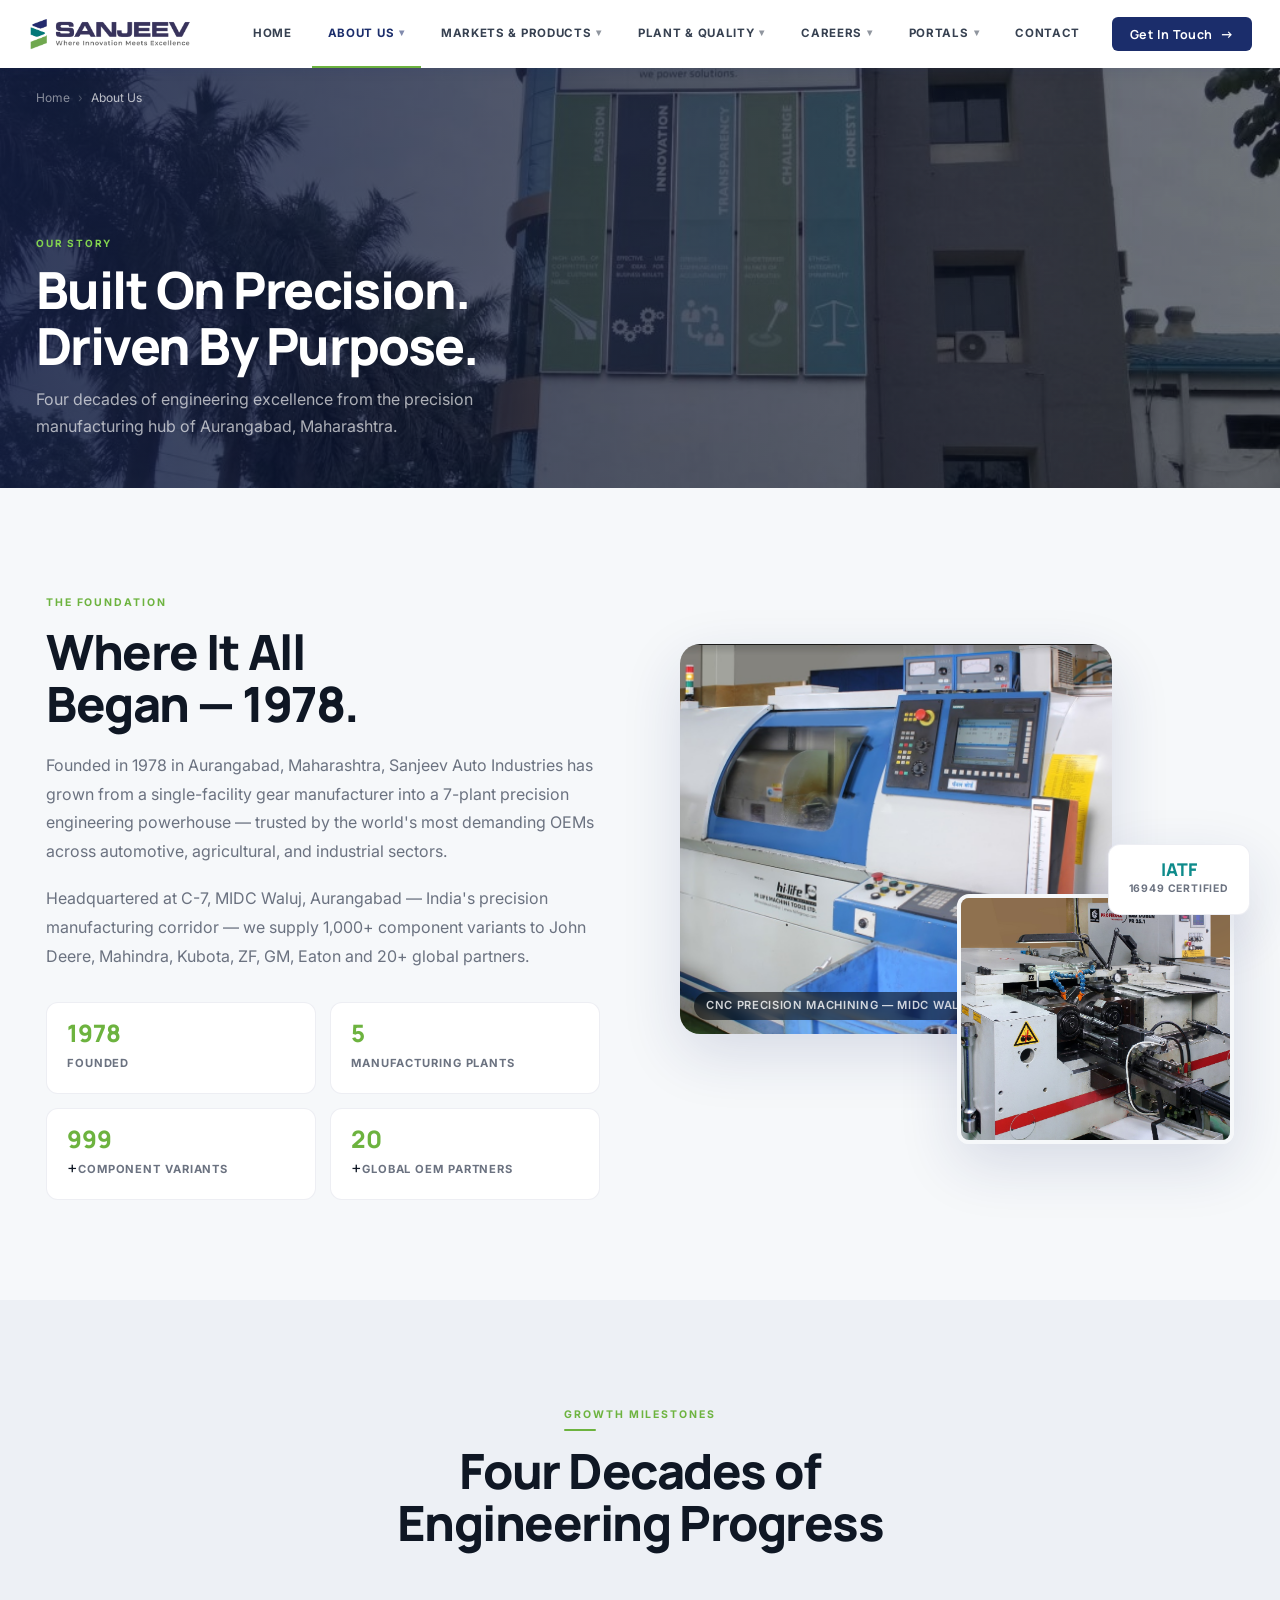
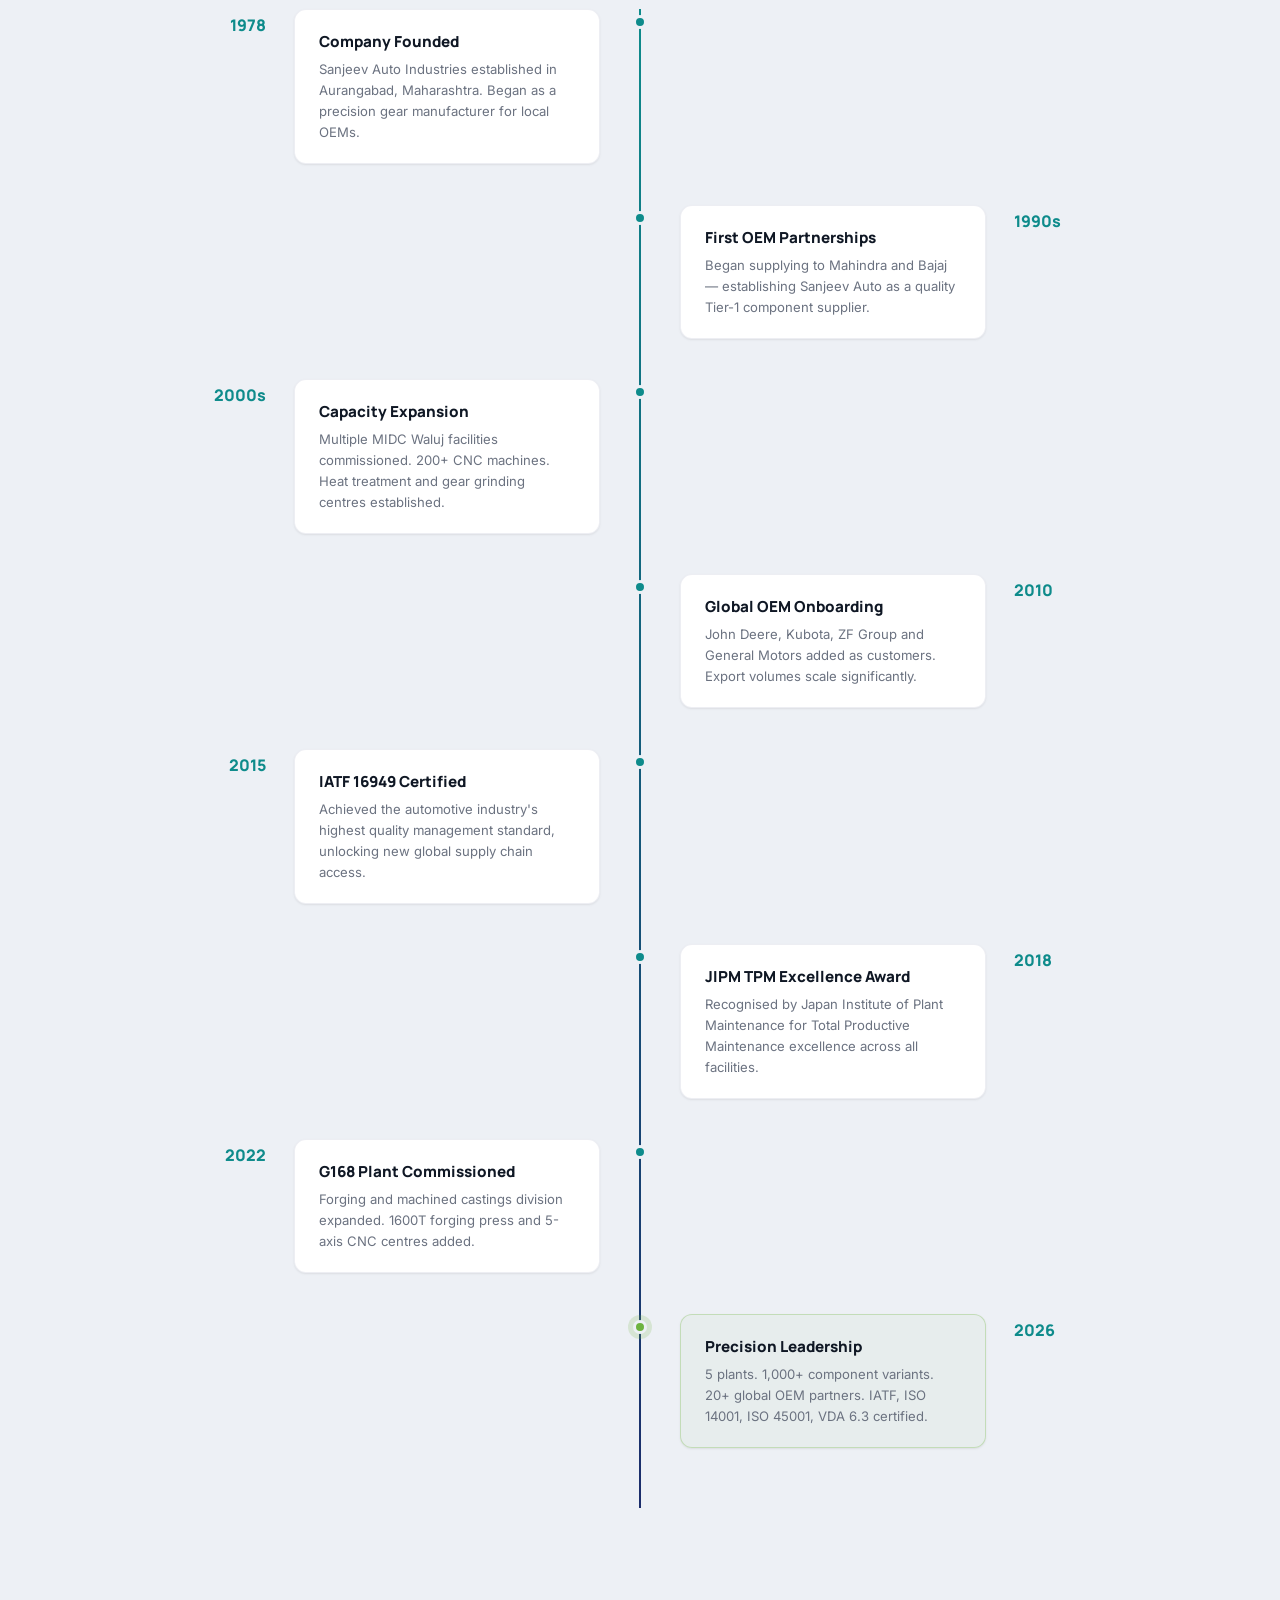
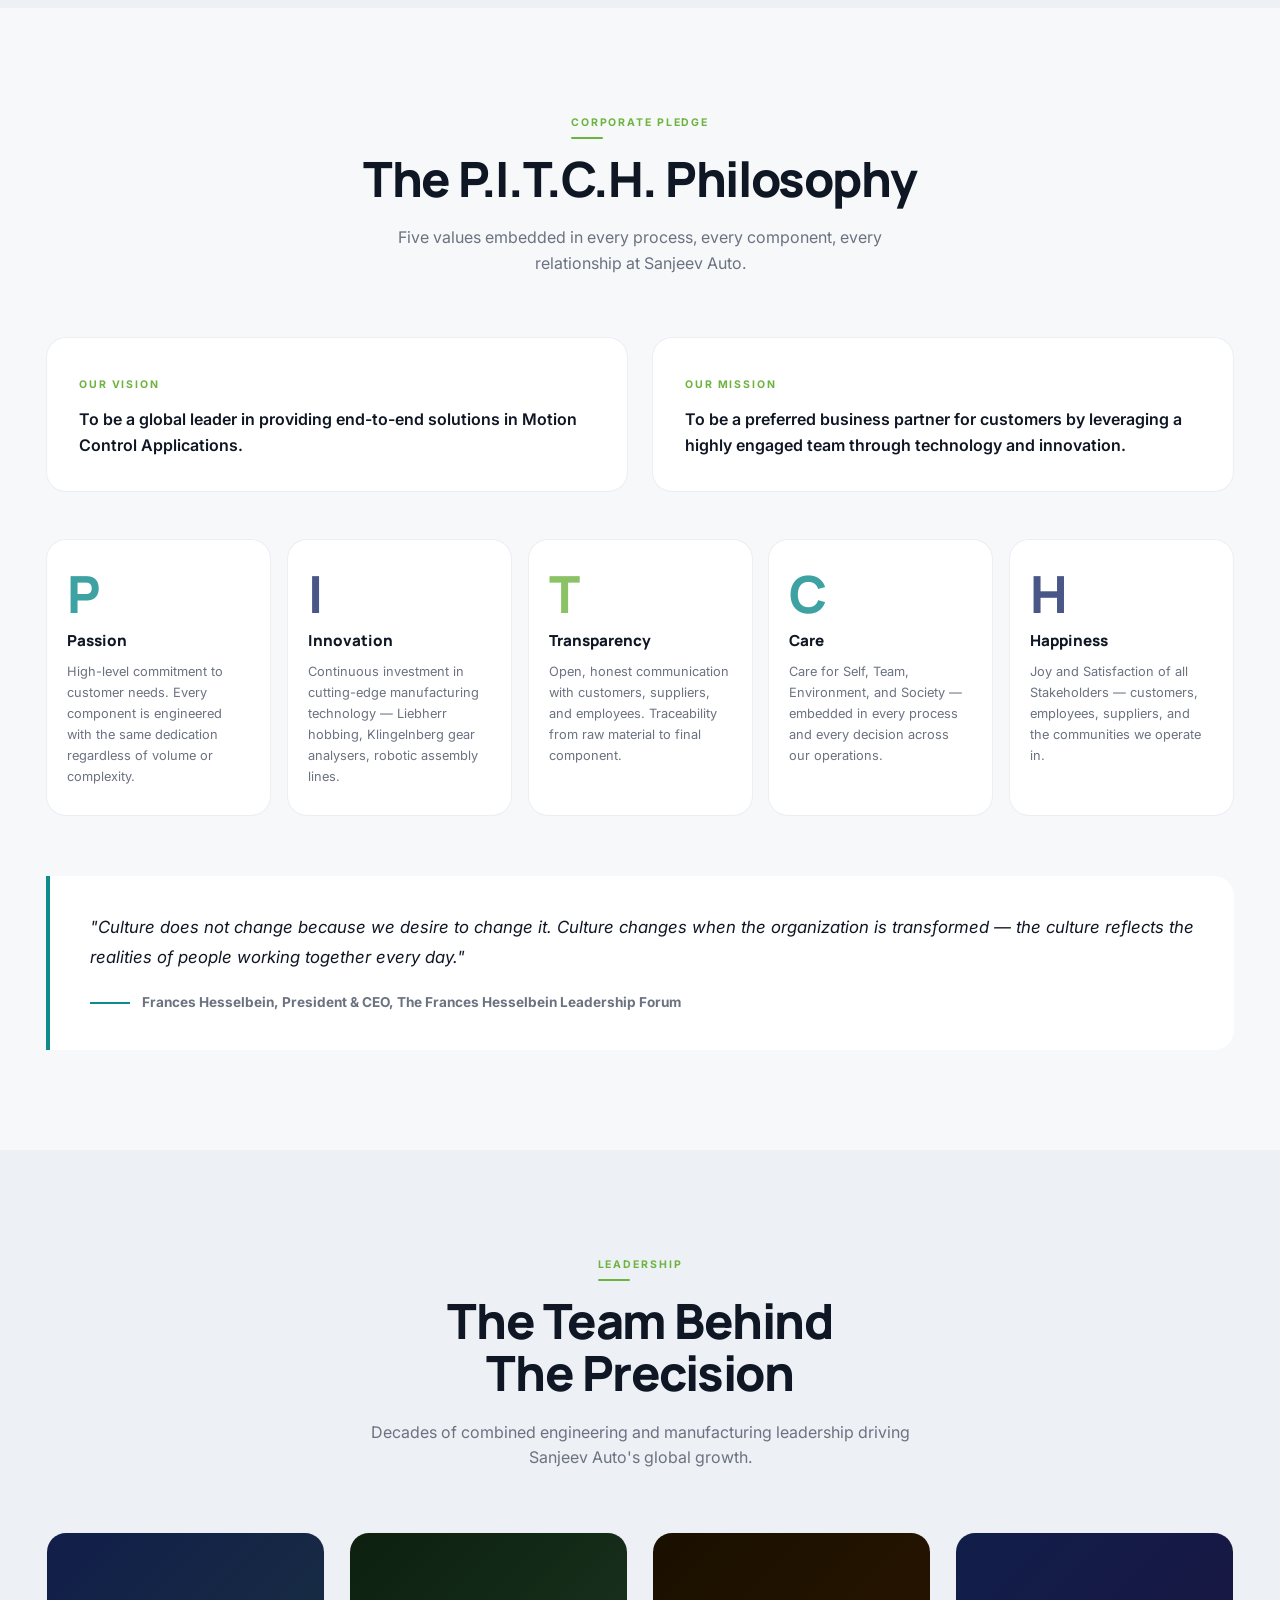
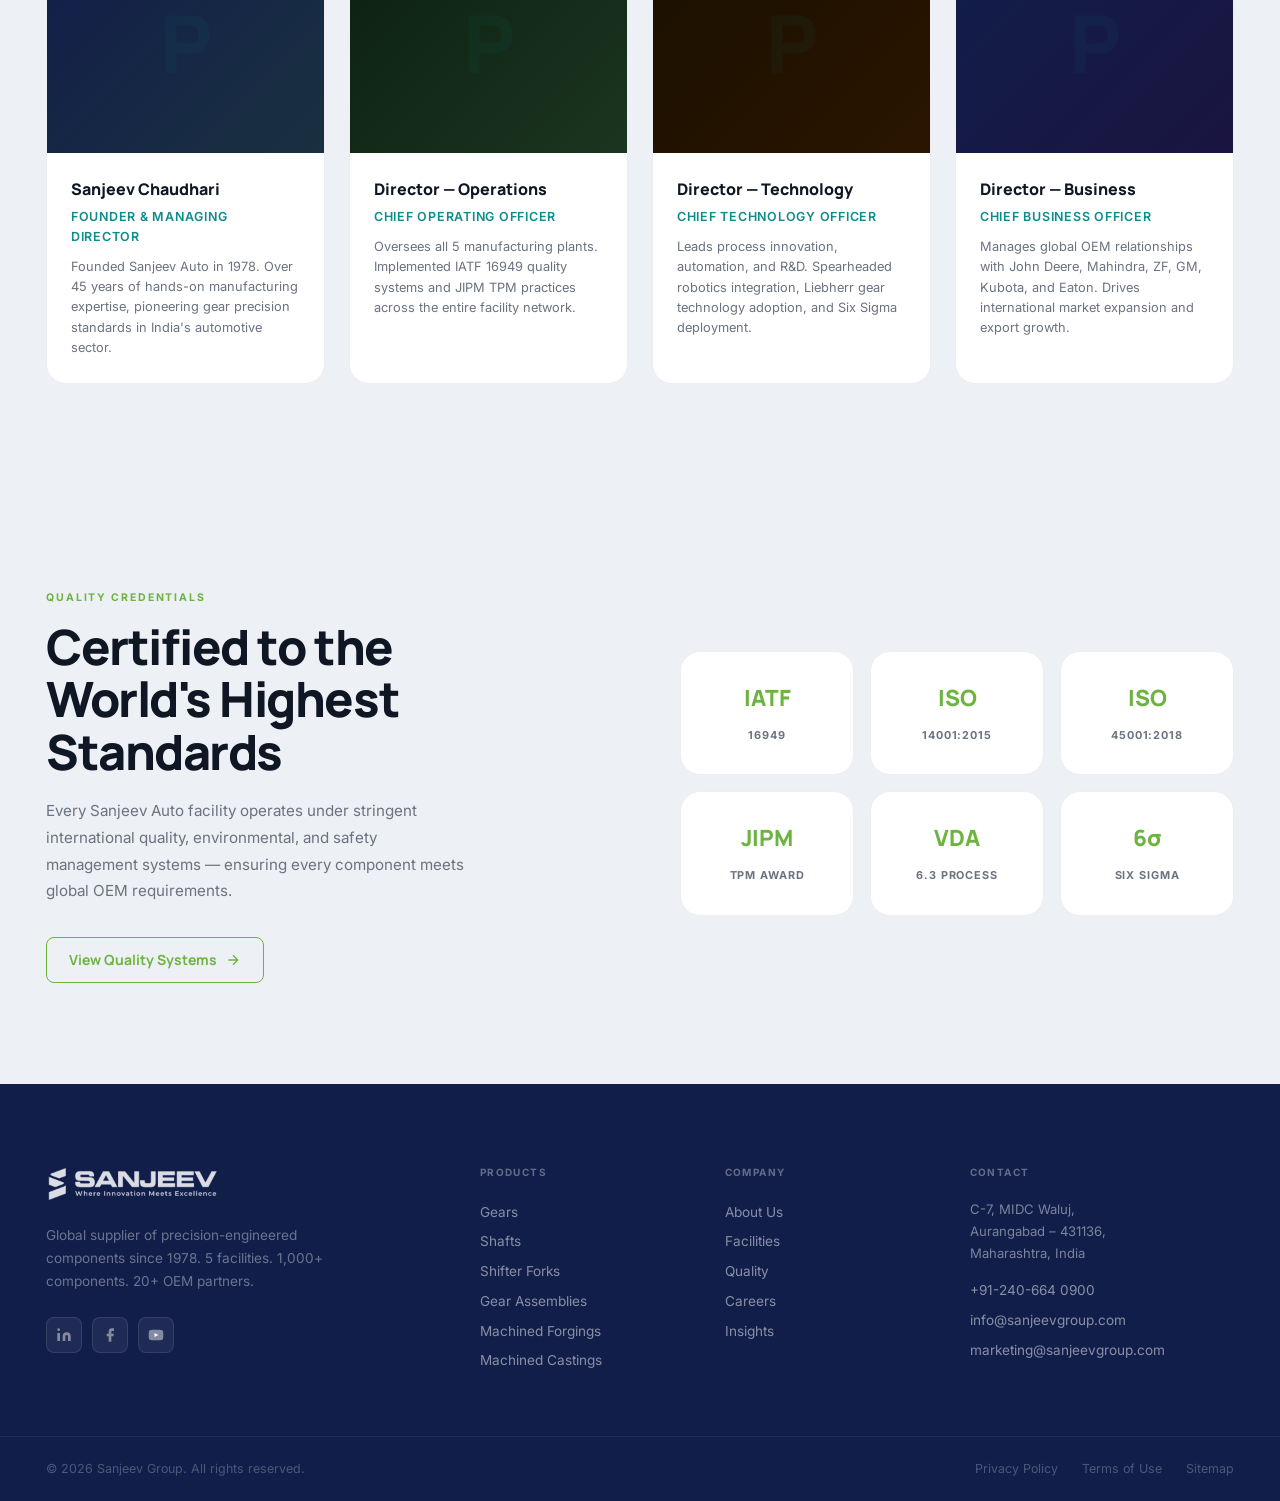
==== commit f7893491: "feat: UI overhaul — fix plant count 5 plants, add animations & responsive improvements - Fix all '7 " ====
--- a/about.html
+++ b/about.html
@@ -4,19 +4,19 @@
 <meta charset="UTF-8">
 <meta name="viewport" content="width=device-width, initial-scale=1.0">
 <title>About Sanjeev Auto | 45+ Years of Precision Manufacturing Since 1978</title>
-<meta name="description" content="Founded in 1978, Sanjeev Auto Industries is a premier precision component manufacturer in Aurangabad. 7 plants, 1000+ components, IATF 16949 certified, trusted by global OEMs.">
+<meta name="description" content="Founded in 1978, Sanjeev Auto Industries is a premier precision component manufacturer in Aurangabad. 5 plants, 1000+ components, IATF 16949 certified, trusted by global OEMs.">
 <meta name="keywords" content="Sanjeev Auto about, precision manufacturer India, gear manufacturer Aurangabad, IATF certified, automotive supplier Maharashtra">
 <meta name="robots" content="index, follow">
 <link rel="canonical" href="https://www.sanjeevauto.com/about.html">
 <meta property="og:type" content="website">
 <meta property="og:url" content="https://www.sanjeevauto.com/about.html">
 <meta property="og:title" content="About Sanjeev Auto | 45+ Years of Precision Manufacturing">
-<meta property="og:description" content="Founded in 1978 in Aurangabad. 7 IATF 16949 certified plants, 1000+ precision components, trusted by John Deere, Mahindra, ZF & GM.">
+<meta property="og:description" content="Founded in 1978 in Aurangabad. 5 IATF 16949 certified plants, 1000+ precision components, trusted by John Deere, Mahindra, ZF & GM.">
 <meta property="og:image" content="images/K96-3.jpg">
 <meta property="og:site_name" content="Sanjeev Auto Industries">
 <meta name="twitter:card" content="summary_large_image">
 <meta name="twitter:title" content="About Sanjeev Auto | 45+ Years of Precision Manufacturing">
-<meta name="twitter:description" content="Founded in 1978. 7 IATF certified plants, 1000+ components, trusted by John Deere, ZF & GM.">
+<meta name="twitter:description" content="Founded in 1978. 5 IATF certified plants, 1000+ components, trusted by John Deere, ZF & GM.">
 <meta name="twitter:image" content="images/K96-3.jpg">
 <link rel="preconnect" href="https://fonts.googleapis.com">
 <link rel="preconnect" href="https://fonts.gstatic.com" crossorigin>
@@ -207,7 +207,7 @@
         <p style="font-size:1rem;color:var(--text-3);line-height:1.8;margin-bottom:32px;">Headquartered at C-7, MIDC Waluj, Aurangabad — India's precision manufacturing corridor — we supply 1,000+ component variants to John Deere, Mahindra, Kubota, ZF, GM, Eaton and 20+ global partners.</p>
         <div class="aig-stats">
           <div class="aigs-item"><span>1978</span><small>Founded</small></div>
-          <div class="aigs-item"><span class="counter" data-target="7">0</span><small>Manufacturing Plants</small></div>
+          <div class="aigs-item"><span class="counter" data-target="5">0</span><small>Manufacturing Plants</small></div>
           <div class="aigs-item"><span class="counter" data-target="1000">0</span>+<small>Component Variants</small></div>
           <div class="aigs-item"><span class="counter" data-target="20">0</span>+<small>Global OEM Partners</small></div>
         </div>
@@ -289,7 +289,7 @@
         <div class="atl-year">2022</div>
         <div class="atl-dot"></div>
         <div class="atl-card">
-          <h4>7th Plant Commissioned</h4>
+          <h4>G168 Plant Commissioned</h4>
           <p>Forging and machined castings division expanded. 1600T forging press and 5-axis CNC centres added.</p>
         </div>
       </div>
@@ -298,7 +298,7 @@
         <div class="atl-dot atl-dot-active"></div>
         <div class="atl-card atl-card-active">
           <h4>Precision Leadership</h4>
-          <p>7 plants. 1,000+ component variants. 20+ global OEM partners. IATF, ISO 14001, ISO 45001, VDA 6.3 certified.</p>
+          <p>5 plants. 1,000+ component variants. 20+ global OEM partners. IATF, ISO 14001, ISO 45001, VDA 6.3 certified.</p>
         </div>
       </div>
     </div>
@@ -313,7 +313,7 @@
       <h2 class="sec-title">The P.I.T.C.H. Philosophy</h2>
       <p class="sec-sub">Five values embedded in every process, every component, every relationship at Sanjeev Auto.</p>
     </div>
-    <div class="abt-vision-mission reveal" style="display:grid;grid-template-columns:1fr 1fr;gap:24px;margin-bottom:48px;">
+    <div class="abt-vision-mission reveal">
       <div style="background:var(--card);border:1.5px solid var(--border);border-radius:var(--r-lg);padding:32px;">
         <div class="eyebrow" style="margin-bottom:12px;">Our Vision</div>
         <p style="font-size:1rem;color:var(--text);font-weight:600;line-height:1.65;">To be a global leader in providing end-to-end solutions in Motion Control Applications.</p>
@@ -392,7 +392,7 @@
         <div class="leader-info">
           <h3>Director — Operations</h3>
           <span class="leader-title">Chief Operating Officer</span>
-          <p>Oversees all 7 manufacturing plants. Implemented IATF 16949 quality systems and JIPM TPM practices across the entire facility network.</p>
+          <p>Oversees all 5 manufacturing plants. Implemented IATF 16949 quality systems and JIPM TPM practices across the entire facility network.</p>
         </div>
       </div>
       <div class="leader-card reveal" style="--delay:0.12s">
@@ -449,7 +449,7 @@
       <div class="footer-grid">
         <div class="footer-brand">
           <img src="logo.png" alt="Sanjeev Auto" height="40" class="footer-logo">
-          <p>Global supplier of precision-engineered components since 1978. 7 facilities. 1,000+ components. 20+ OEM partners.</p>
+          <p>Global supplier of precision-engineered components since 1978. 5 facilities. 1,000+ components. 20+ OEM partners.</p>
           <div class="footer-social">
             <a href="#" aria-label="LinkedIn" class="fsoc"><svg width="16" height="16" viewBox="0 0 24 24" fill="currentColor"><path d="M16 8a6 6 0 016 6v7h-4v-7a2 2 0 00-2-2 2 2 0 00-2 2v7h-4v-7a6 6 0 016-6zM2 9h4v12H2z"/><circle cx="4" cy="4" r="2"/></svg></a>
             <a href="#" aria-label="Facebook" class="fsoc"><svg width="16" height="16" viewBox="0 0 24 24" fill="currentColor"><path d="M18 2h-3a5 5 0 00-5 5v3H7v4h3v8h4v-8h3l1-4h-4V7a1 1 0 011-1h3z"/></svg></a>
--- a/styles.css
+++ b/styles.css
@@ -621,7 +621,7 @@
   display: flex;
   flex-direction: column;
   overflow: hidden;
-  background: var(--navy-dk) url('https://www.sanjeevauto.com/wp-content/uploads/2021/10/K96-3.jpg') center/cover no-repeat;
+  background: var(--navy-dk) url('images/K96-3.jpg') center/cover no-repeat;
 }
 
 /* Video */
@@ -1923,3 +1923,83 @@
   font-size: 0.8rem;
   border-bottom: 1px solid rgba(27,45,107,0.05);
 }
+
+/* ═══════════════════════════════════════════════════
+   ENHANCED ANIMATIONS v3
+   ═══════════════════════════════════════════════════ */
+
+/* Floating badge effect */
+@keyframes float {
+  0%, 100% { transform: translateY(0); }
+  50%       { transform: translateY(-10px); }
+}
+.ai-badge { animation: float 5s ease-in-out infinite; }
+
+/* Marquee pause on hover */
+.marquee-track-outer:hover .marquee-track {
+  animation-play-state: paused;
+}
+
+/* Counter pop at completion */
+@keyframes counterPop {
+  0%   { transform: scale(1); }
+  45%  { transform: scale(1.18); }
+  100% { transform: scale(1); }
+}
+.counter-done { animation: counterPop 0.45s cubic-bezier(0.34,1.56,0.64,1); }
+
+/* Page-load progress bar */
+@keyframes progressBar {
+  from { transform: scaleX(0); }
+  to   { transform: scaleX(1); }
+}
+.page-progress-bar {
+  position: fixed;
+  top: 0; left: 0;
+  width: 100%; height: 3px;
+  background: linear-gradient(90deg, var(--teal), var(--green));
+  transform-origin: left;
+  animation: progressBar 0.6s var(--ease) forwards;
+  z-index: 9999;
+  pointer-events: none;
+}
+
+/* Scroll-triggered section header accent */
+.sec-header .eyebrow::after,
+.about-content .eyebrow::after {
+  content: '';
+  display: block;
+  width: 0;
+  height: 2px;
+  background: var(--green);
+  border-radius: 2px;
+  margin-top: 5px;
+  transition: width 0.7s var(--ease) 0.4s;
+}
+.reveal.visible .eyebrow::after,
+.reveal-left.visible .eyebrow::after {
+  width: 32px;
+}
+
+/* Card entrance scale micro-animation */
+.cert-card,
+.equip-card,
+.benefit-list-item,
+.wj-card,
+.job-card-new,
+.fac-full-card,
+.apg-card {
+  transition: box-shadow 0.35s var(--ease), transform 0.35s var(--ease), border-color 0.35s var(--ease);
+}
+
+/* Teal top-border reveal on hover for dark cards */
+.cap-card,
+.qm-card {
+  transition: background 0.3s var(--ease), border-color 0.3s var(--ease), box-shadow 0.3s var(--ease);
+}
+
+/* Smooth underline for nav active */
+.nav-link-active {
+  color: var(--navy) !important;
+  border-bottom-color: var(--green) !important;
+}
--- a/pages.css
+++ b/pages.css
@@ -1134,7 +1134,7 @@
 /* -- Why Join Grid (careers) -------------------------------- */
 .why-join-grid {
   display: grid;
-  grid-template-columns: repeat(4, 1fr);
+  grid-template-columns: repeat(3, 1fr);
   gap: 20px;
 }
 .wj-card {
@@ -1759,3 +1759,128 @@
   transition: background 0.2s, color 0.2s, border-color 0.2s;
 }
 .cap-btn:hover { background: var(--navy); color: #fff; border-color: var(--navy); }
+
+/* ═══════════════════════════════════════════════════
+   PAGE BANNER ENTRANCE ANIMATIONS
+   ═══════════════════════════════════════════════════ */
+.pb-eyebrow {
+  opacity: 0;
+  transform: translateY(16px);
+  animation: fadeSlideUp 0.55s cubic-bezier(0.4,0,0.2,1) 0.2s forwards;
+}
+.pb-content h1 {
+  opacity: 0;
+  transform: translateY(22px);
+  animation: fadeSlideUp 0.65s cubic-bezier(0.4,0,0.2,1) 0.38s forwards;
+}
+.pb-content p {
+  opacity: 0;
+  transform: translateY(18px);
+  animation: fadeSlideUp 0.55s cubic-bezier(0.4,0,0.2,1) 0.55s forwards;
+}
+.pb-breadcrumb {
+  opacity: 0;
+  animation: fadeIn 0.5s ease 0.15s forwards;
+}
+@keyframes fadeSlideUp {
+  to { opacity: 1; transform: translateY(0); }
+}
+@keyframes fadeIn {
+  to { opacity: 1; }
+}
+
+/* ═══════════════════════════════════════════════════
+   TIMELINE DOT PULSE
+   ═══════════════════════════════════════════════════ */
+@keyframes dotPulse {
+  0%   { box-shadow: 0 0 0 0 rgba(109,179,63,0.45); }
+  70%  { box-shadow: 0 0 0 10px rgba(109,179,63,0); }
+  100% { box-shadow: 0 0 0 0 rgba(109,179,63,0); }
+}
+.atl-dot-active,
+.tl-dot-active {
+  animation: dotPulse 2.4s ease-out infinite;
+}
+
+/* ═══════════════════════════════════════════════════
+   VISION / MISSION RESPONSIVE GRID
+   ═══════════════════════════════════════════════════ */
+.abt-vision-mission {
+  display: grid;
+  grid-template-columns: 1fr 1fr;
+  gap: 24px;
+  margin-bottom: 48px;
+}
+@media (max-width: 768px) {
+  .abt-vision-mission { grid-template-columns: 1fr; }
+}
+
+/* ═══════════════════════════════════════════════════
+   STAT CARD HOVER ENHANCEMENT
+   ═══════════════════════════════════════════════════ */
+.ph-stat {
+  transition: background 0.2s, transform 0.2s;
+}
+.ph-stat:hover {
+  background: rgba(255,255,255,0.06);
+  transform: translateY(-2px);
+}
+
+/* ═══════════════════════════════════════════════════
+   FACILITY CARD IMAGE ZOOM ON HOVER
+   ═══════════════════════════════════════════════════ */
+.fac-full-card .fac-card-img img {
+  transition: opacity 0.4s, transform 0.6s cubic-bezier(0.4,0,0.2,1);
+}
+.fac-full-card:hover .fac-card-img img {
+  transform: scale(1.04);
+}
+
+/* ═══════════════════════════════════════════════════
+   CERT CARD TOP ACCENT ON HOVER
+   ═══════════════════════════════════════════════════ */
+.cert-card {
+  position: relative;
+  overflow: hidden;
+}
+.cert-card::before {
+  content: '';
+  position: absolute;
+  top: 0; left: 0; right: 0;
+  height: 3px;
+  background: linear-gradient(90deg, var(--teal), var(--green));
+  transform: scaleX(0);
+  transform-origin: left;
+  transition: transform 0.35s cubic-bezier(0.4,0,0.2,1);
+}
+.cert-card:hover::before { transform: scaleX(1); }
+
+/* ═══════════════════════════════════════════════════
+   AWARD SECTION CARD ANIMATION
+   ═══════════════════════════════════════════════════ */
+.award-card {
+  position: relative;
+  overflow: hidden;
+}
+.award-card::after {
+  content: '';
+  position: absolute;
+  bottom: 0; left: 0; right: 0;
+  height: 3px;
+  background: linear-gradient(90deg, var(--green), var(--teal));
+  transform: scaleX(0);
+  transform-origin: left;
+  transition: transform 0.35s cubic-bezier(0.4,0,0.2,1);
+}
+.award-card:hover::after { transform: scaleX(1); }
+
+/* ═══════════════════════════════════════════════════
+   WJ-CARD TEAL LEFT BORDER ON HOVER
+   ═══════════════════════════════════════════════════ */
+.wj-card {
+  border-left: 3px solid transparent;
+  transition: box-shadow 0.35s var(--ease), transform 0.35s var(--ease), border-color 0.35s var(--ease);
+}
+.wj-card:hover {
+  border-left-color: var(--teal);
+}
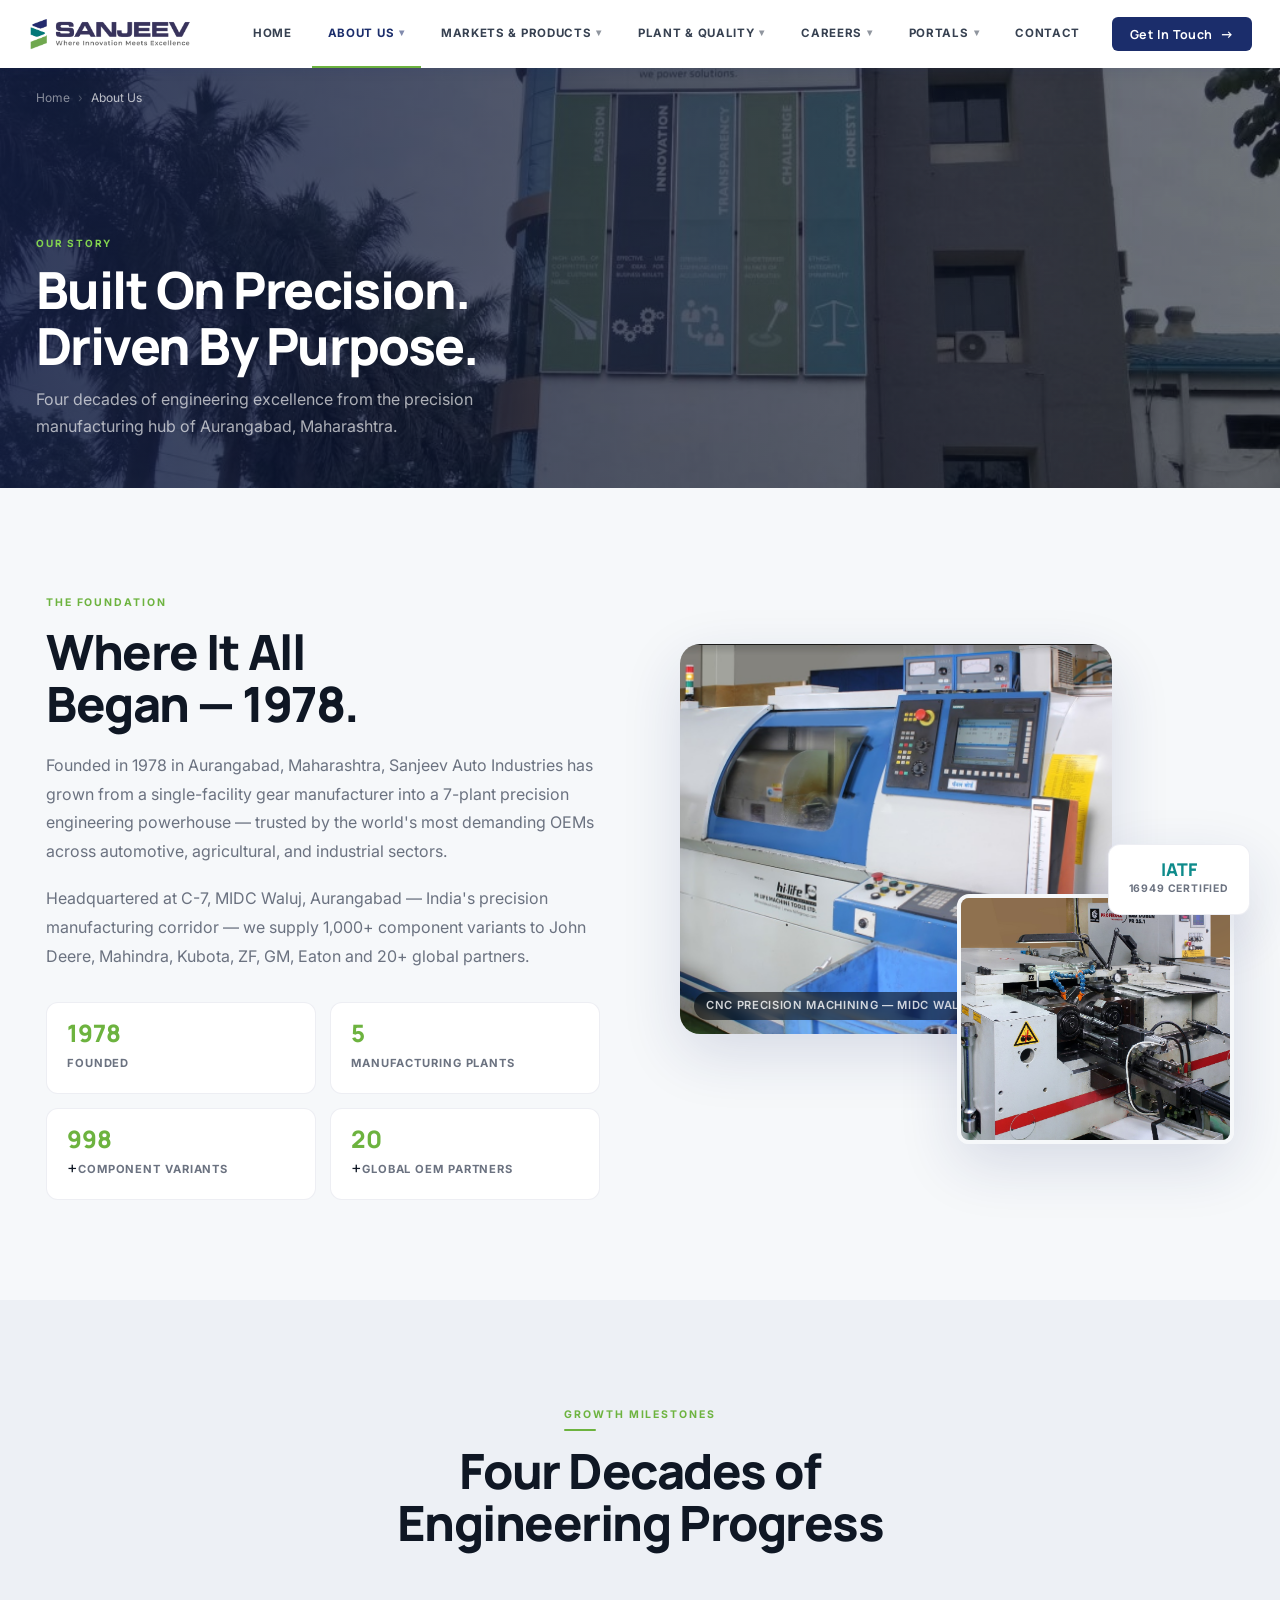
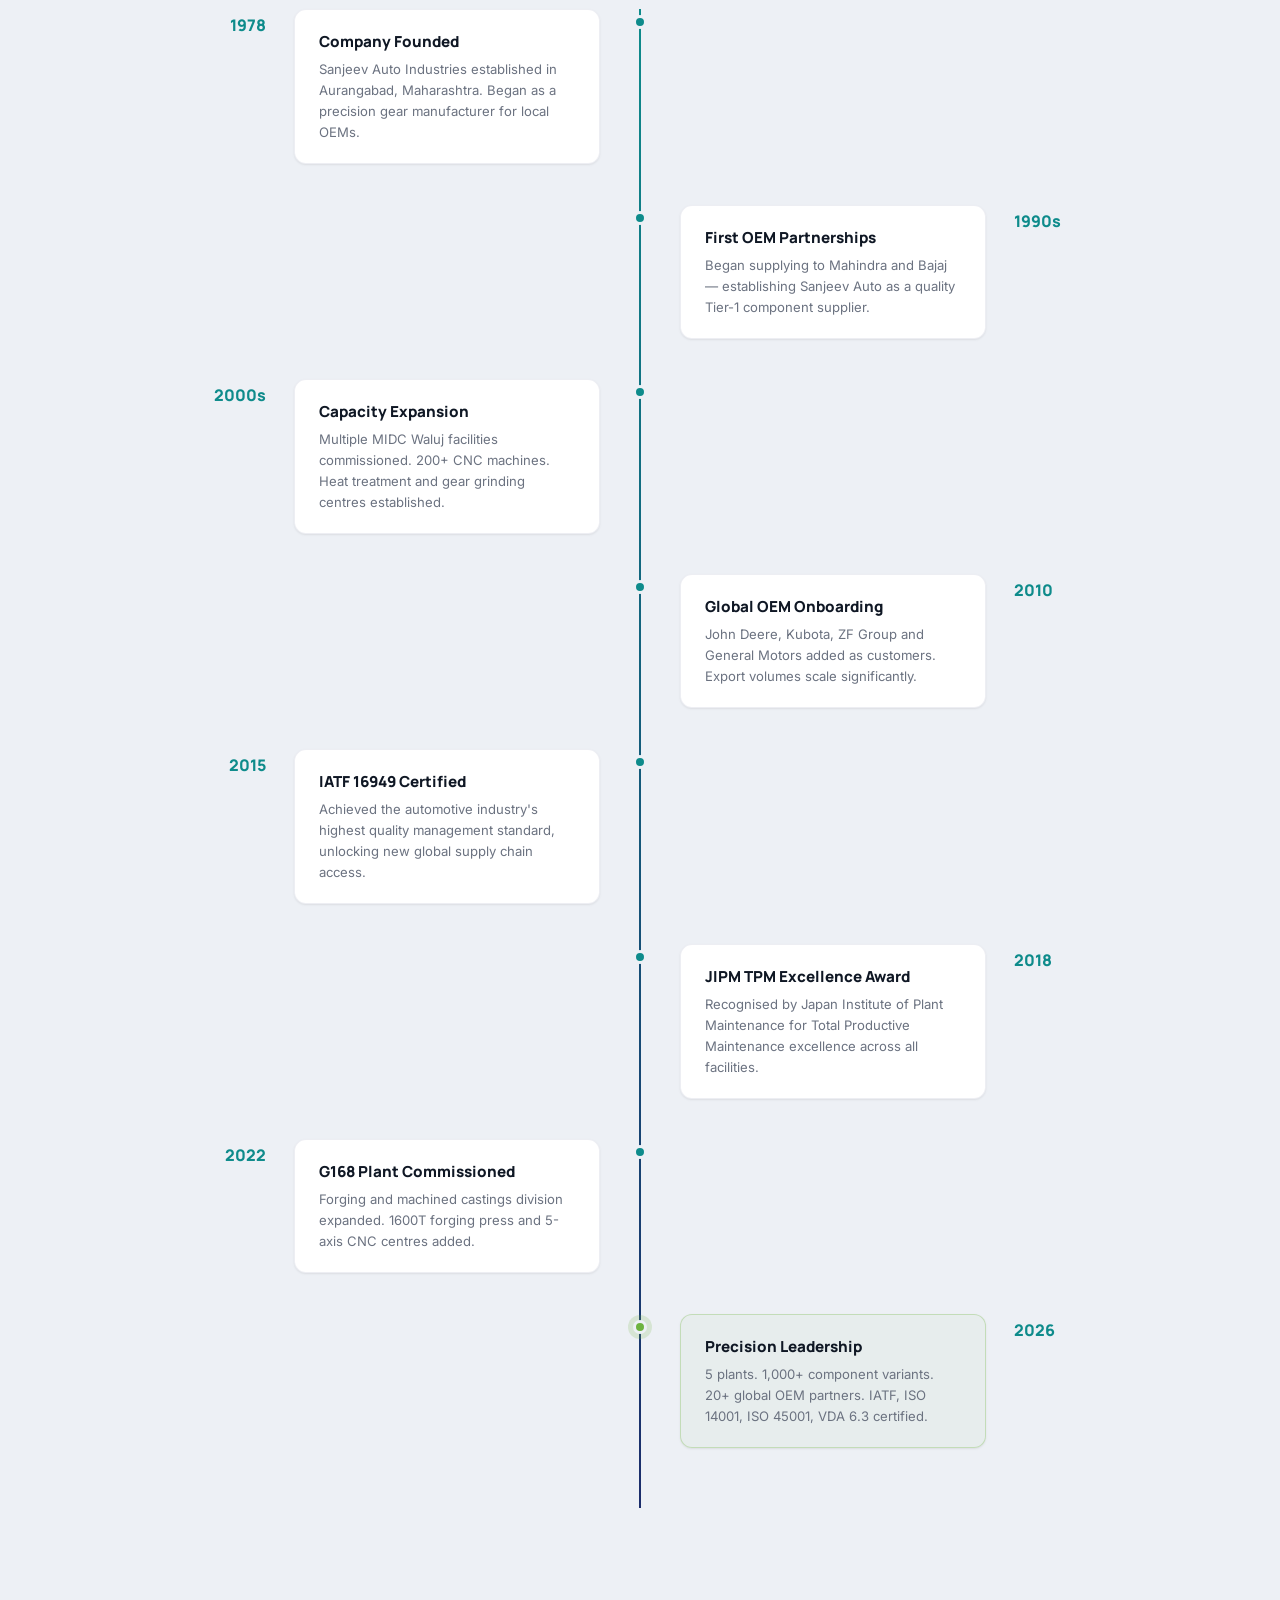
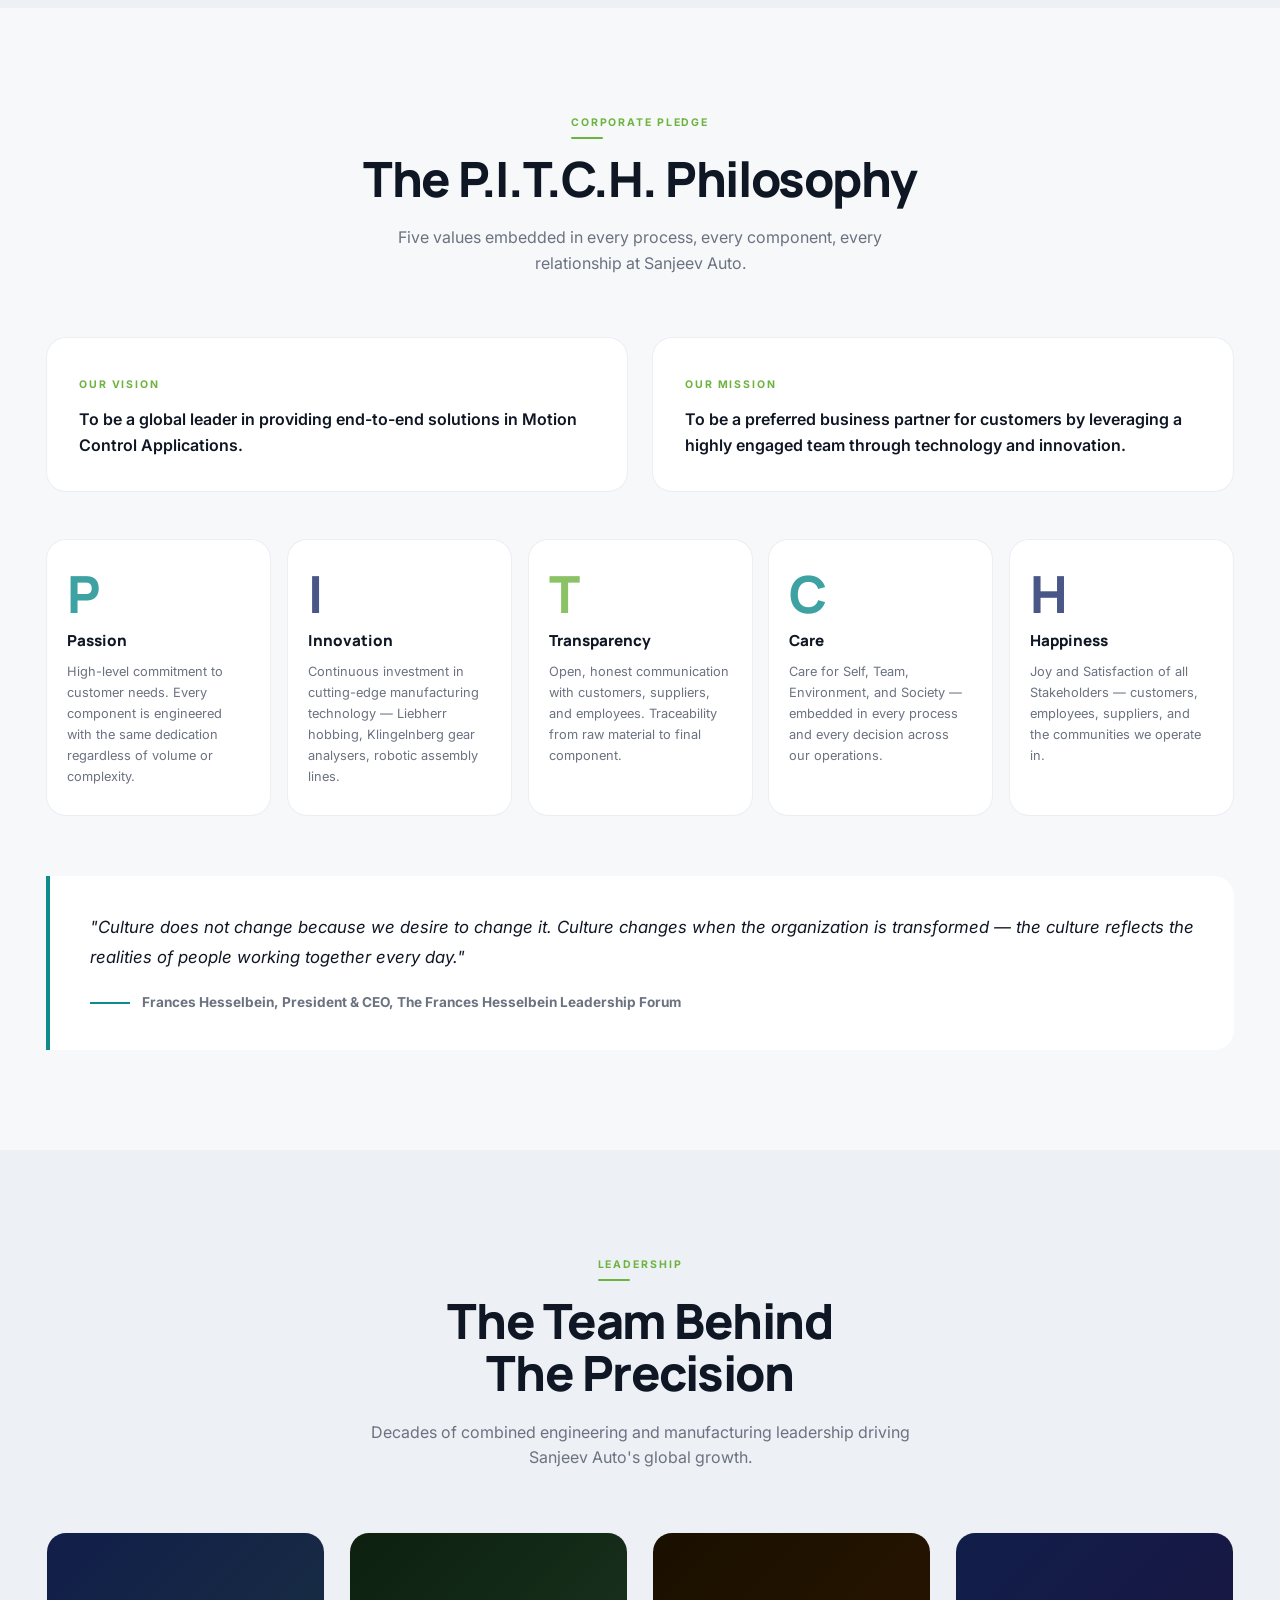
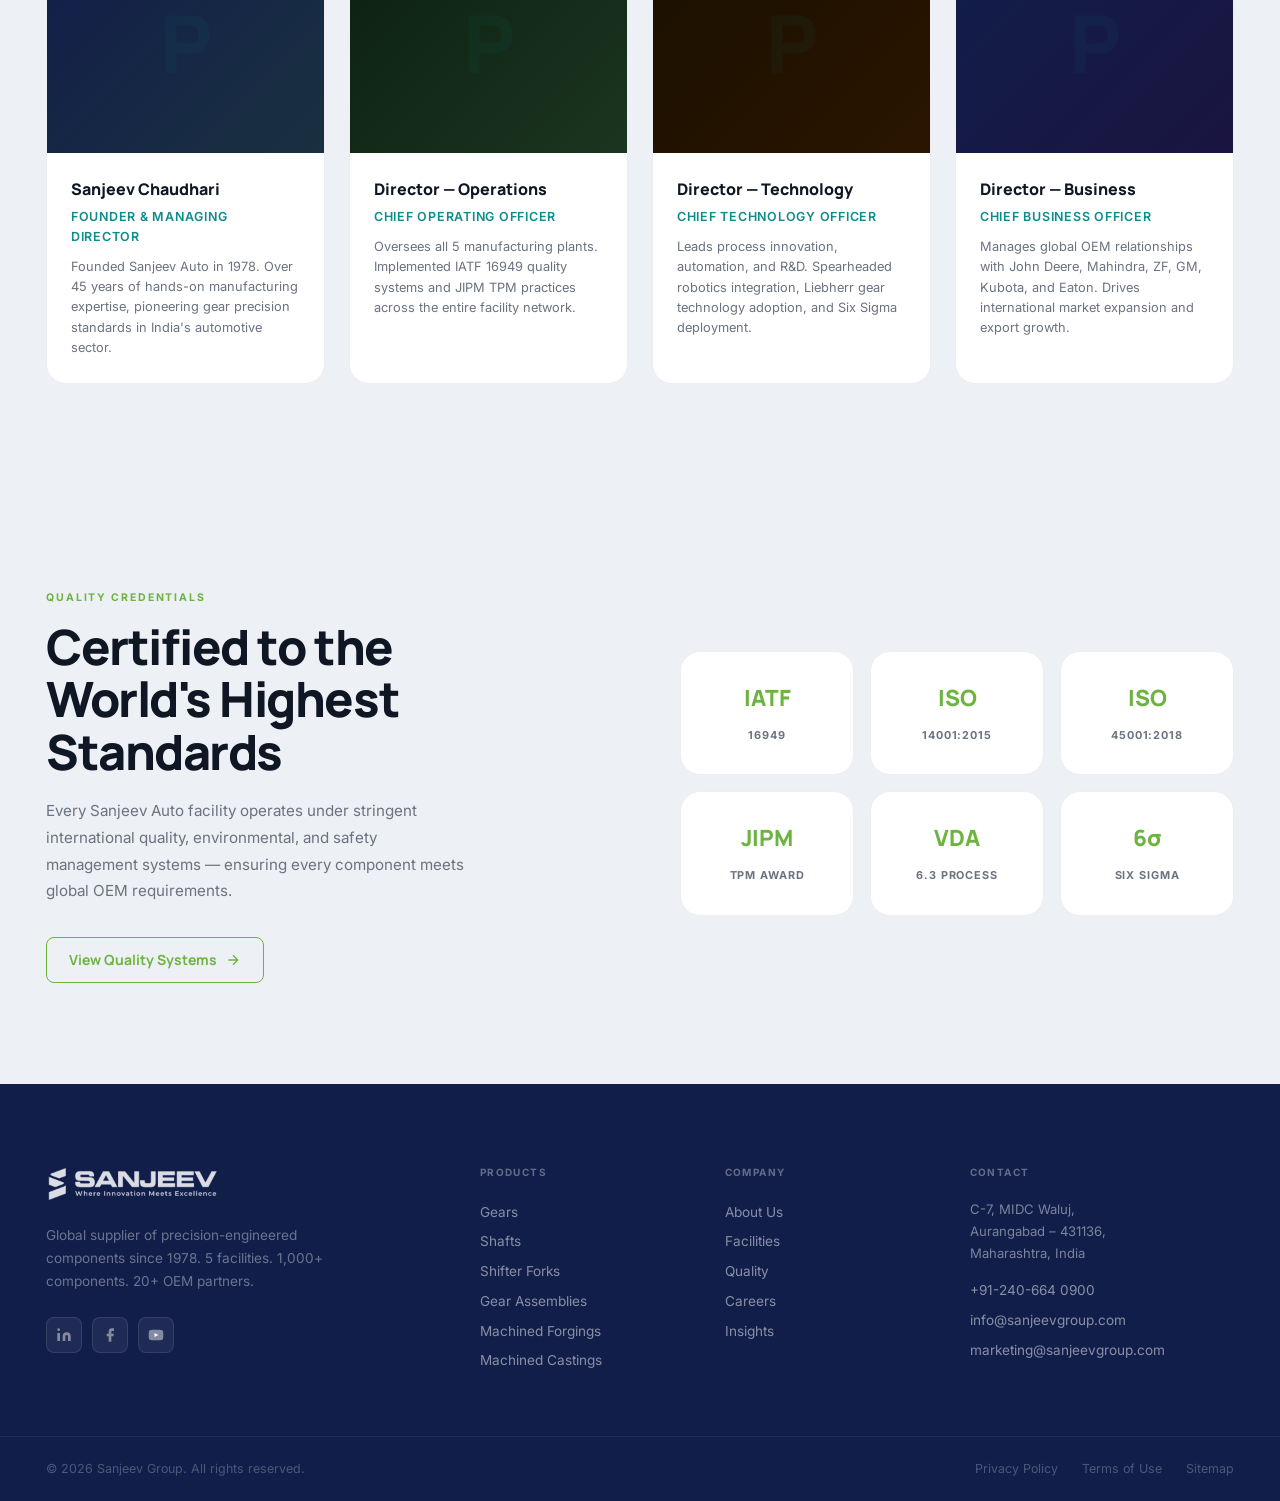
==== commit ca51d831: "feat: hero viewport fix, product card redesign, slider, favicon & SEO - Hero: accent text → vivid cy" ====
--- a/about.html
+++ b/about.html
@@ -23,6 +23,10 @@
 <link href="https://fonts.googleapis.com/css2?family=Manrope:wght@300;400;500;600;700;800;900&family=Inter:wght@300;400;500;600&display=swap" rel="stylesheet">
 <link rel="stylesheet" href="styles.css">
 <link rel="stylesheet" href="pages.css">
+<link rel="icon" href="logo.png" type="image/png">
+<link rel="shortcut icon" href="logo.png" type="image/png">
+<link rel="apple-touch-icon" href="logo.png">
+<meta name="theme-color" content="#1B2D6B">
 </head>
 <body>
 
--- a/styles.css
+++ b/styles.css
@@ -210,11 +210,11 @@
   gap: 10px;
   background: #fff;
   color: var(--navy);
-  padding: 14px 28px;
+  padding: 12px 24px;
   border-radius: 8px;
   font-family: 'Manrope', sans-serif;
-  font-size: 0.925rem;
-  font-weight: 800;
+  font-size: 0.875rem;
+  font-weight: 700;
   transition: var(--t);
 }
 .hero-btn-primary:hover { background: var(--green); color: #fff; transform: translateY(-2px); box-shadow: 0 10px 32px rgba(109,179,63,0.45); }
@@ -227,10 +227,10 @@
   backdrop-filter: blur(8px);
   border: 1px solid rgba(255,255,255,0.20);
   color: #fff;
-  padding: 14px 24px;
+  padding: 12px 20px;
   border-radius: 8px;
   font-family: 'Manrope', sans-serif;
-  font-size: 0.925rem;
+  font-size: 0.875rem;
   font-weight: 700;
   transition: var(--t);
   cursor: pointer;
@@ -617,7 +617,6 @@
 
 .hero {
   position: relative;
-  min-height: 100vh;
   display: flex;
   flex-direction: column;
   overflow: hidden;
@@ -690,6 +689,7 @@
   margin: 0 auto;
   padding: 140px 36px 80px;
   width: 100%;
+  min-height: 100vh;
 }
 
 /* Heading lines */
@@ -709,11 +709,12 @@
   animation: slideUp 0.75s var(--ease) var(--d) forwards;
 }
 .accent-stroke {
-  -webkit-text-stroke: 2px rgba(14,139,139,0.85);
-  color: transparent;
-  background: linear-gradient(90deg, var(--teal-lt), var(--green));
+  background: linear-gradient(90deg, #1fe0e0, #7ee84a);
   -webkit-background-clip: text;
   -webkit-text-fill-color: transparent;
+  background-clip: text;
+  color: transparent;
+  filter: drop-shadow(0 0 20px rgba(20,200,200,0.3));
 }
 @keyframes slideUp {
   to { opacity: 1; transform: translateY(0); }
@@ -782,6 +783,36 @@
   background: rgba(255,255,255,0.08);
   flex-shrink: 0;
 }
+
+/* Scroll indicator */
+.hero-scroll-cue {
+  position: absolute;
+  bottom: 100px;
+  right: 48px;
+  z-index: 4;
+  display: flex;
+  flex-direction: column;
+  align-items: center;
+  gap: 6px;
+  color: rgba(255,255,255,0.4);
+  font-size: 0.68rem;
+  font-weight: 600;
+  letter-spacing: 0.12em;
+  text-transform: uppercase;
+  animation: scrollCueFade 2s ease-in-out 2s infinite alternate;
+}
+.hero-scroll-arrow {
+  animation: scrollBounce 1.4s ease-in-out infinite;
+}
+@keyframes scrollBounce {
+  0%, 100% { transform: translateY(0); }
+  50% { transform: translateY(6px); }
+}
+@keyframes scrollCueFade {
+  from { opacity: 0.4; }
+  to { opacity: 0.9; }
+}
+@media (max-width: 768px) { .hero-scroll-cue { display: none; } }
 
 /* ═══════════════════════════════════════════════════
    MARQUEE
@@ -1318,6 +1349,31 @@
   padding: 5px 12px;
   border-radius: 100px;
 }
+
+/* Capabilities Dots */
+.cap-dots {
+  display: flex;
+  justify-content: center;
+  gap: 8px;
+  padding: 24px 0 16px;
+  position: relative;
+  z-index: 2;
+}
+.cap-dot {
+  width: 8px; height: 8px;
+  border-radius: 50%;
+  background: rgba(255,255,255,0.2);
+  border: none;
+  cursor: pointer;
+  transition: all 0.3s var(--ease);
+  padding: 0;
+}
+.cap-dot.active {
+  width: 24px;
+  border-radius: 4px;
+  background: var(--teal-lt);
+}
+.cap-dot:hover:not(.active) { background: rgba(255,255,255,0.5); }
 
 /* ═══════════════════════════════════════════════════
    FACILITIES
@@ -1819,7 +1875,7 @@
   .nav-cta-group .btn-gettouched { display: none; }
   .nav-links.nav-open { top: 64px; }
 
-  .hero-body { padding: 100px 20px 60px; }
+  .hero-body { padding: 100px 20px 60px; min-height: 100svh; }
   .hero-metrics { flex-wrap: wrap; }
   .hm-item { flex: 1 1 50%; }
   .hm-divider { display: none; }
@@ -1866,8 +1922,10 @@
   .pitch-grid { grid-template-columns: 1fr; }
   .quality-metrics { grid-template-columns: 1fr; }
   .cta-actions, .fcta-actions { flex-direction: column; align-items: center; }
-  .hero-actions { flex-direction: column; }
-  .hero-btn-primary, .hero-btn-secondary { width: 100%; justify-content: center; }
+  .hero-actions { gap: 10px; }
+  .hero-btn-primary, .hero-btn-secondary { padding: 11px 18px; font-size: 0.82rem; width: 100%; justify-content: center; }
+  .hero-heading { font-size: clamp(1.5rem, 6.5vw, 2rem) !important; }
+  .hero-sub { font-size: 0.875rem; }
   .hm-item { flex: 1 1 100%; text-align: center; }
   .sec-title { font-size: clamp(1.7rem, 7vw, 2.4rem); }
   .footer-grid { grid-template-columns: 1fr; }
--- a/pages.css
+++ b/pages.css
@@ -134,7 +134,7 @@
 
 /* -- Products Full Grid ----------------------------------- */
 .products-full-section { padding: 80px 0; background: var(--bg); }
-.products-full-grid { display: grid; grid-template-columns: repeat(2, 1fr); gap: 28px; }
+.products-full-grid { display: grid; grid-template-columns: repeat(3, 1fr); gap: 22px; }
 
 .pf-card {
   background: var(--card); border: 1px solid var(--border);
@@ -146,11 +146,32 @@
 }
 
 .pf-visual {
-  height: 280px; position: relative; overflow: hidden;
+  height: 200px; position: relative; overflow: hidden;
   background: linear-gradient(135deg, var(--navy-dk) 0%, #0a3040 100%);
   display: flex; align-items: center; justify-content: center;
-}
-.pf-visual img { width: 100%; height: 100%; object-fit: cover; opacity: 0.7; }
+  background-size: cover;
+  background-position: center;
+}
+.pf-visual::before {
+  content: '';
+  position: absolute;
+  inset: 0;
+  background: linear-gradient(to bottom, rgba(10,18,45,0.45) 0%, rgba(10,18,45,0.82) 100%);
+  z-index: 1;
+}
+.pf-visual img {
+  position: relative;
+  z-index: 2;
+  width: auto;
+  height: 100%;
+  max-height: 160px;
+  object-fit: contain;
+  padding: 20px 28px;
+  opacity: 1;
+  filter: drop-shadow(0 4px 20px rgba(14,200,200,0.45)) brightness(1.1);
+  transition: transform 0.5s var(--ease);
+}
+.pf-card:hover .pf-visual img { transform: scale(1.06) translateY(-4px); }
 
 .pf-badge {
   position: absolute; top: 16px; left: 16px;
@@ -159,26 +180,26 @@
   padding: 5px 12px; border-radius: 100px;
 }
 
-.pf-content { padding: 28px; }
+.pf-content { padding: 22px; }
 .pf-content h3 {
-  font-family: 'Manrope', sans-serif; font-size: 1.4rem; font-weight: 800;
-  color: var(--text); margin-bottom: 10px;
-}
-.pf-content p { font-size: 0.875rem; color: var(--text-3); line-height: 1.7; margin-bottom: 20px; }
-
-.pf-specs { margin-bottom: 18px; border: 1px solid var(--border); border-radius: var(--r); overflow: hidden; }
+  font-family: 'Manrope', sans-serif; font-size: 1.2rem; font-weight: 800;
+  color: var(--text); margin-bottom: 7px;
+}
+.pf-content p { font-size: 0.82rem; color: var(--text-3); line-height: 1.65; margin-bottom: 14px; }
+
+.pf-specs { margin-bottom: 14px; border: 1px solid var(--border); border-radius: var(--r); overflow: hidden; }
 .spec-row {
   display: flex; justify-content: space-between;
-  padding: 10px 16px; font-size: 0.82rem; border-bottom: 1px solid var(--border);
+  padding: 8px 14px; font-size: 0.8rem; border-bottom: 1px solid var(--border);
 }
 .spec-row:last-child { border-bottom: none; }
 .spec-row span:first-child { color: var(--text-3); }
 .spec-row span:last-child { color: var(--text); font-weight: 600; }
 
-.pf-applications { display: flex; flex-wrap: wrap; gap: 8px; margin-bottom: 20px; }
+.pf-applications { display: flex; flex-wrap: wrap; gap: 6px; margin-bottom: 14px; }
 .app-tag {
   background: rgba(27,45,107,0.06); color: var(--navy);
-  font-size: 0.75rem; font-weight: 600; padding: 4px 12px; border-radius: 100px;
+  font-size: 0.72rem; font-weight: 600; padding: 3px 10px; border-radius: 100px;
 }
 .pf-actions { display: flex; gap: 12px; flex-wrap: wrap; }
 
@@ -453,7 +474,8 @@
 
 /* -- Responsive ----------------------------------------- */
 @media (max-width: 1024px) {
-  .products-full-grid, .quality-layout { grid-template-columns: 1fr; }
+  .products-full-grid { grid-template-columns: repeat(2, 1fr); }
+  .quality-layout { grid-template-columns: 1fr; }
   .download-grid { grid-template-columns: 1fr; }
   .leadership-grid { grid-template-columns: 1fr 1fr; }
   .benefits-grid { grid-template-columns: 1fr 1fr; }
@@ -508,6 +530,10 @@
   /* Contact */
   .contact-layout { grid-template-columns: 1fr; }
   .contact-map { height: 260px; }
+}
+
+@media (max-width: 640px) {
+  .products-full-grid { grid-template-columns: 1fr; }
 }
 
 @media (max-width: 480px) {
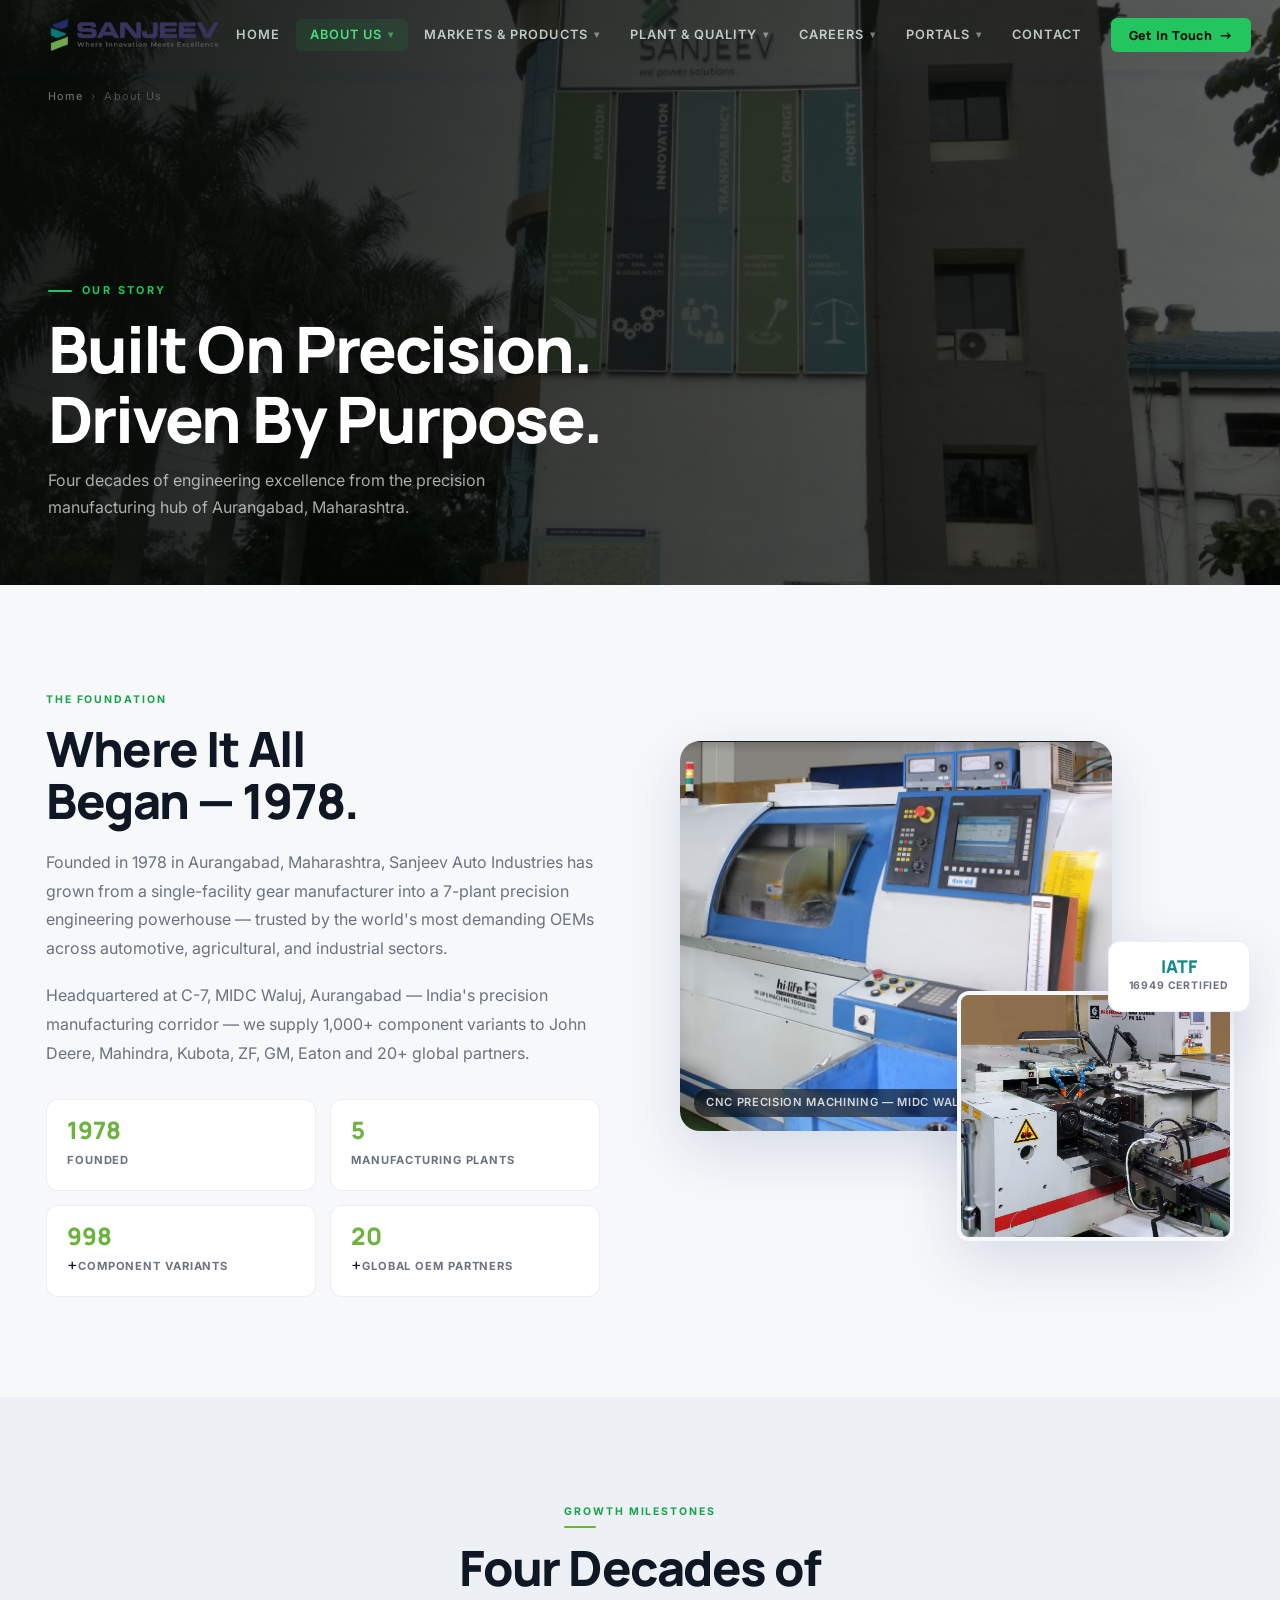
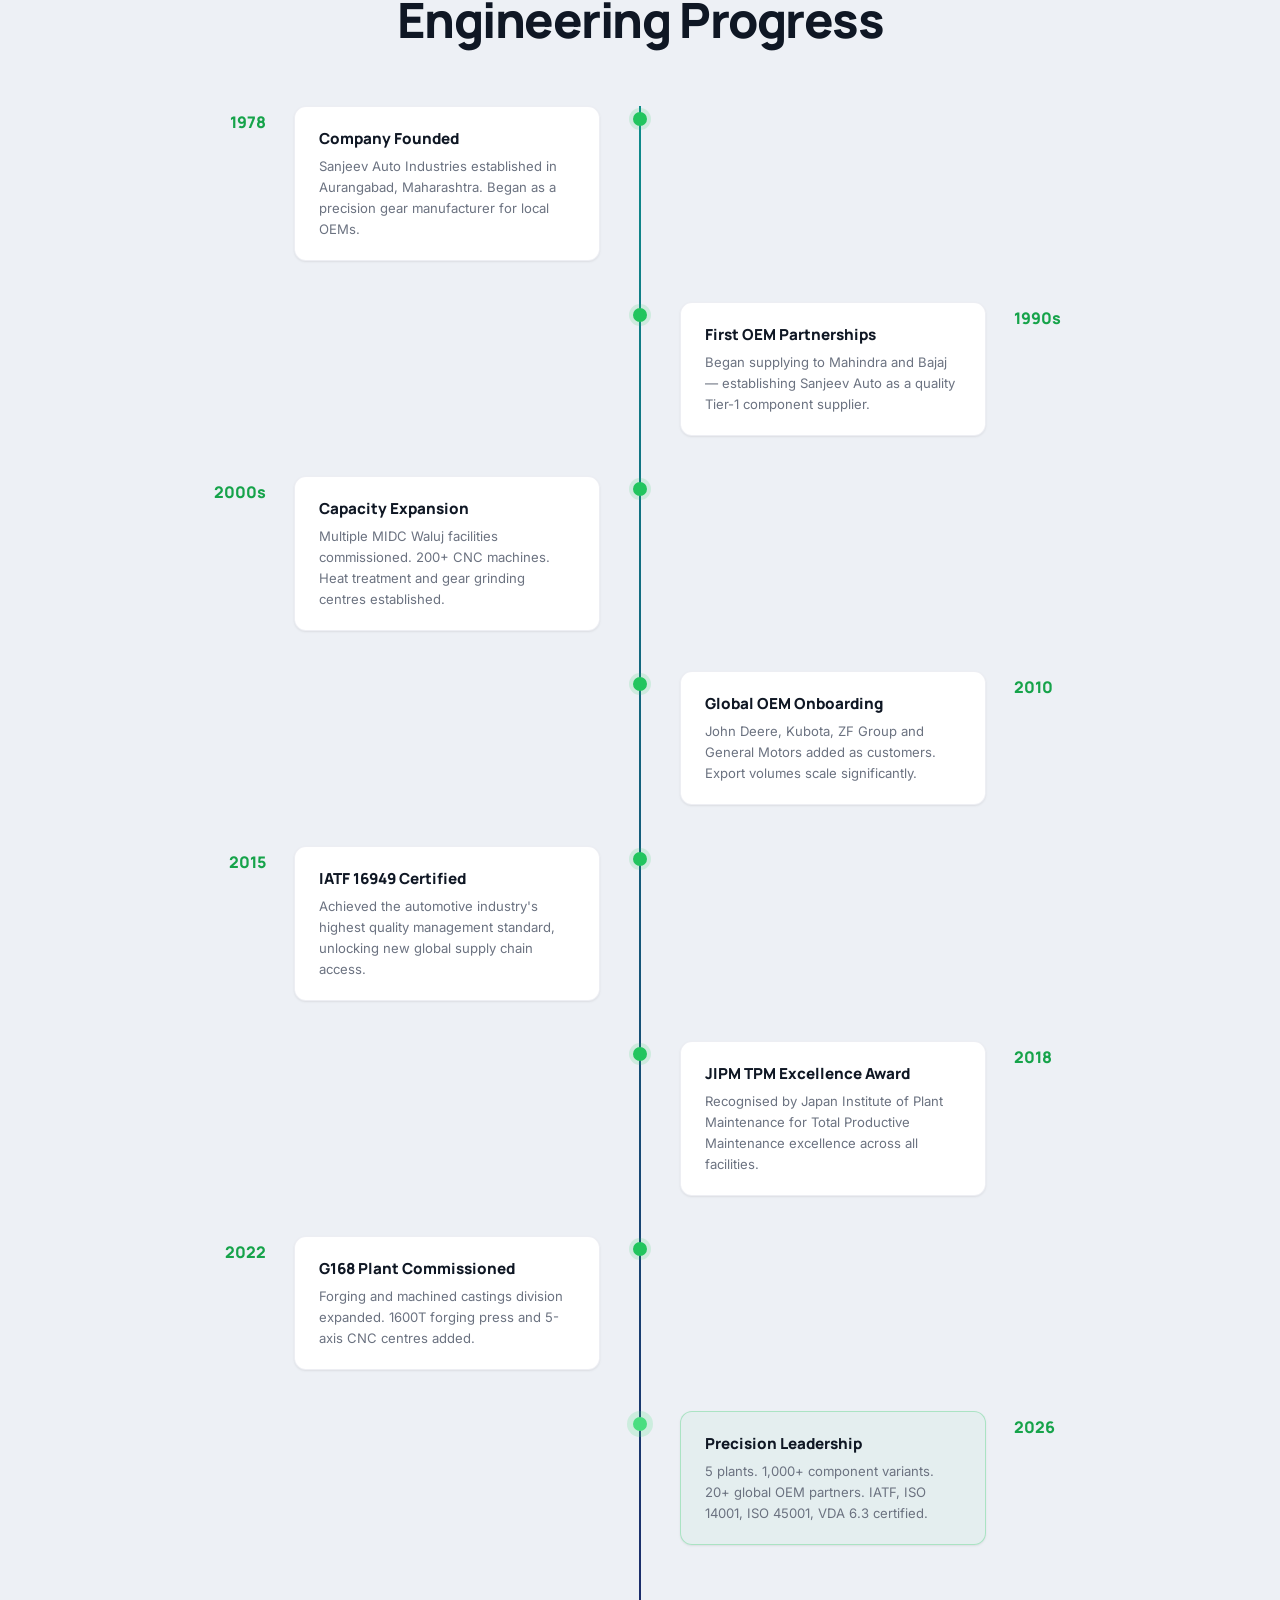
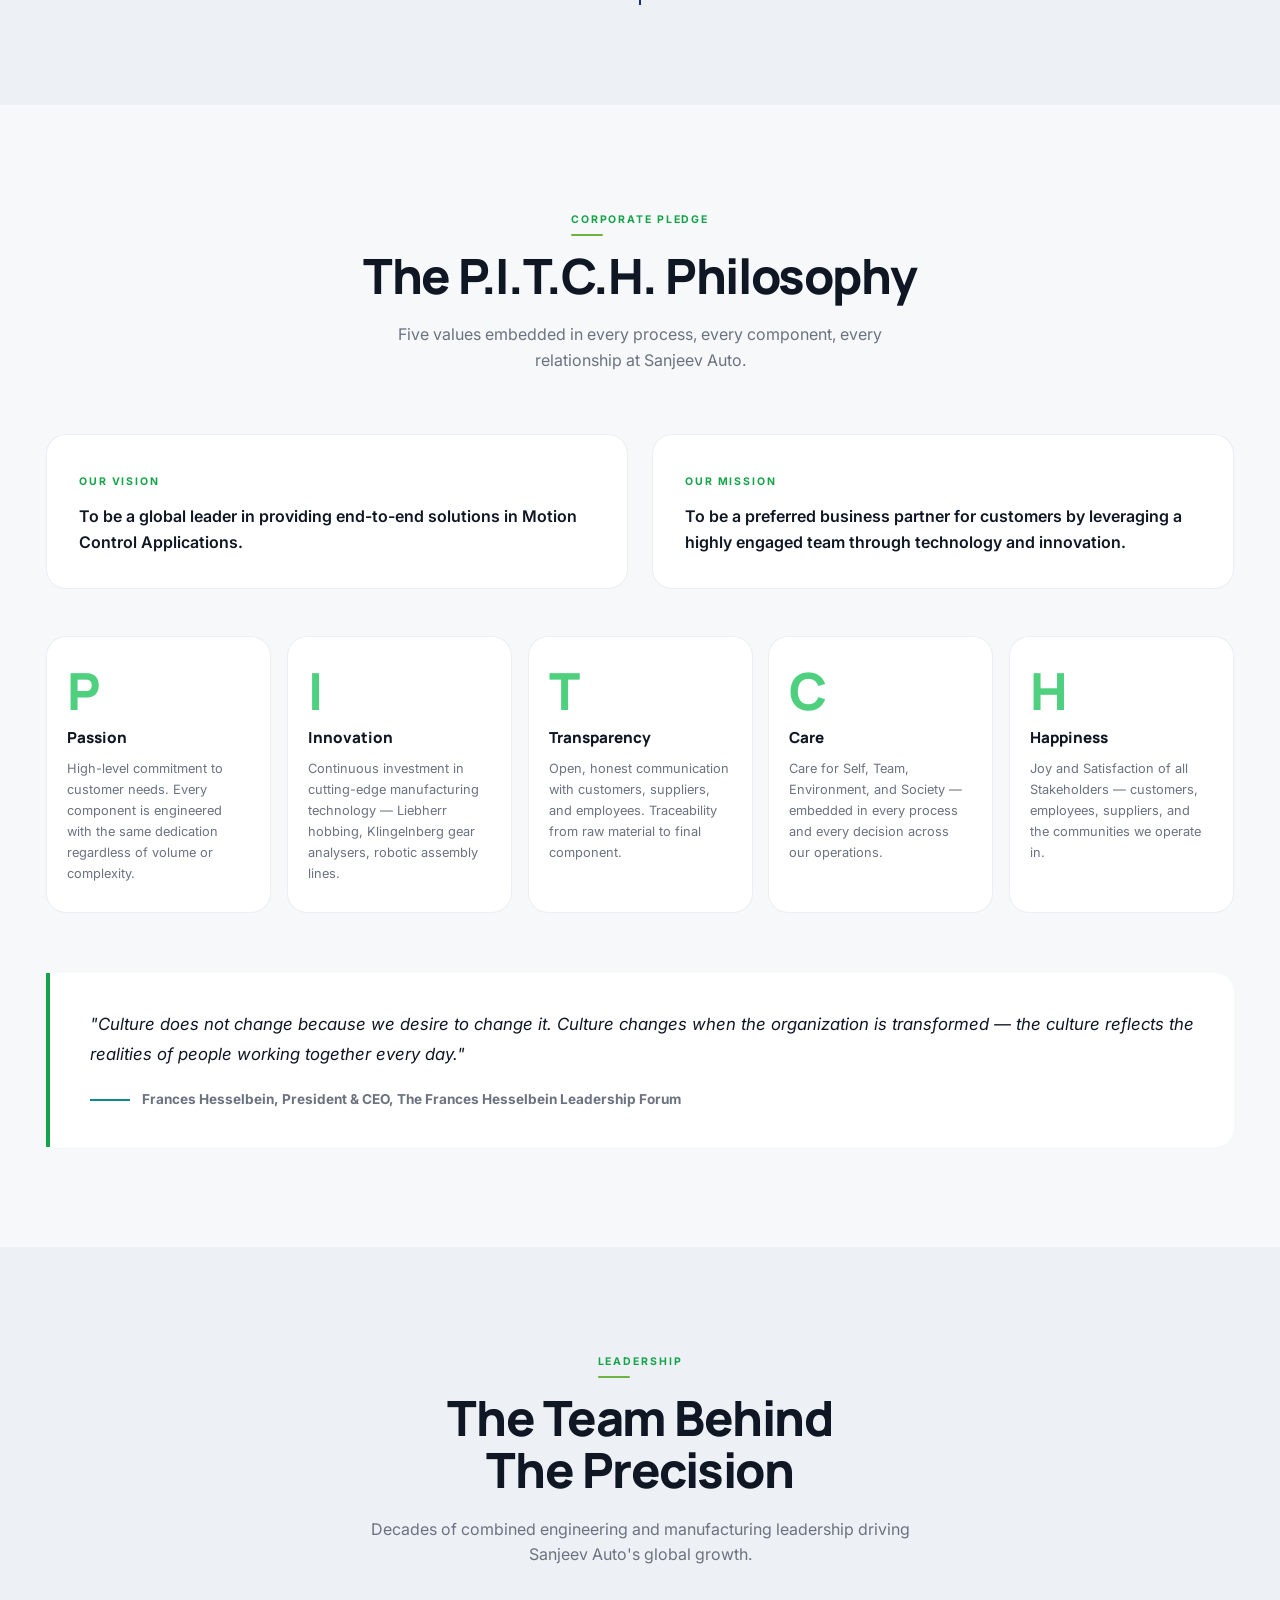
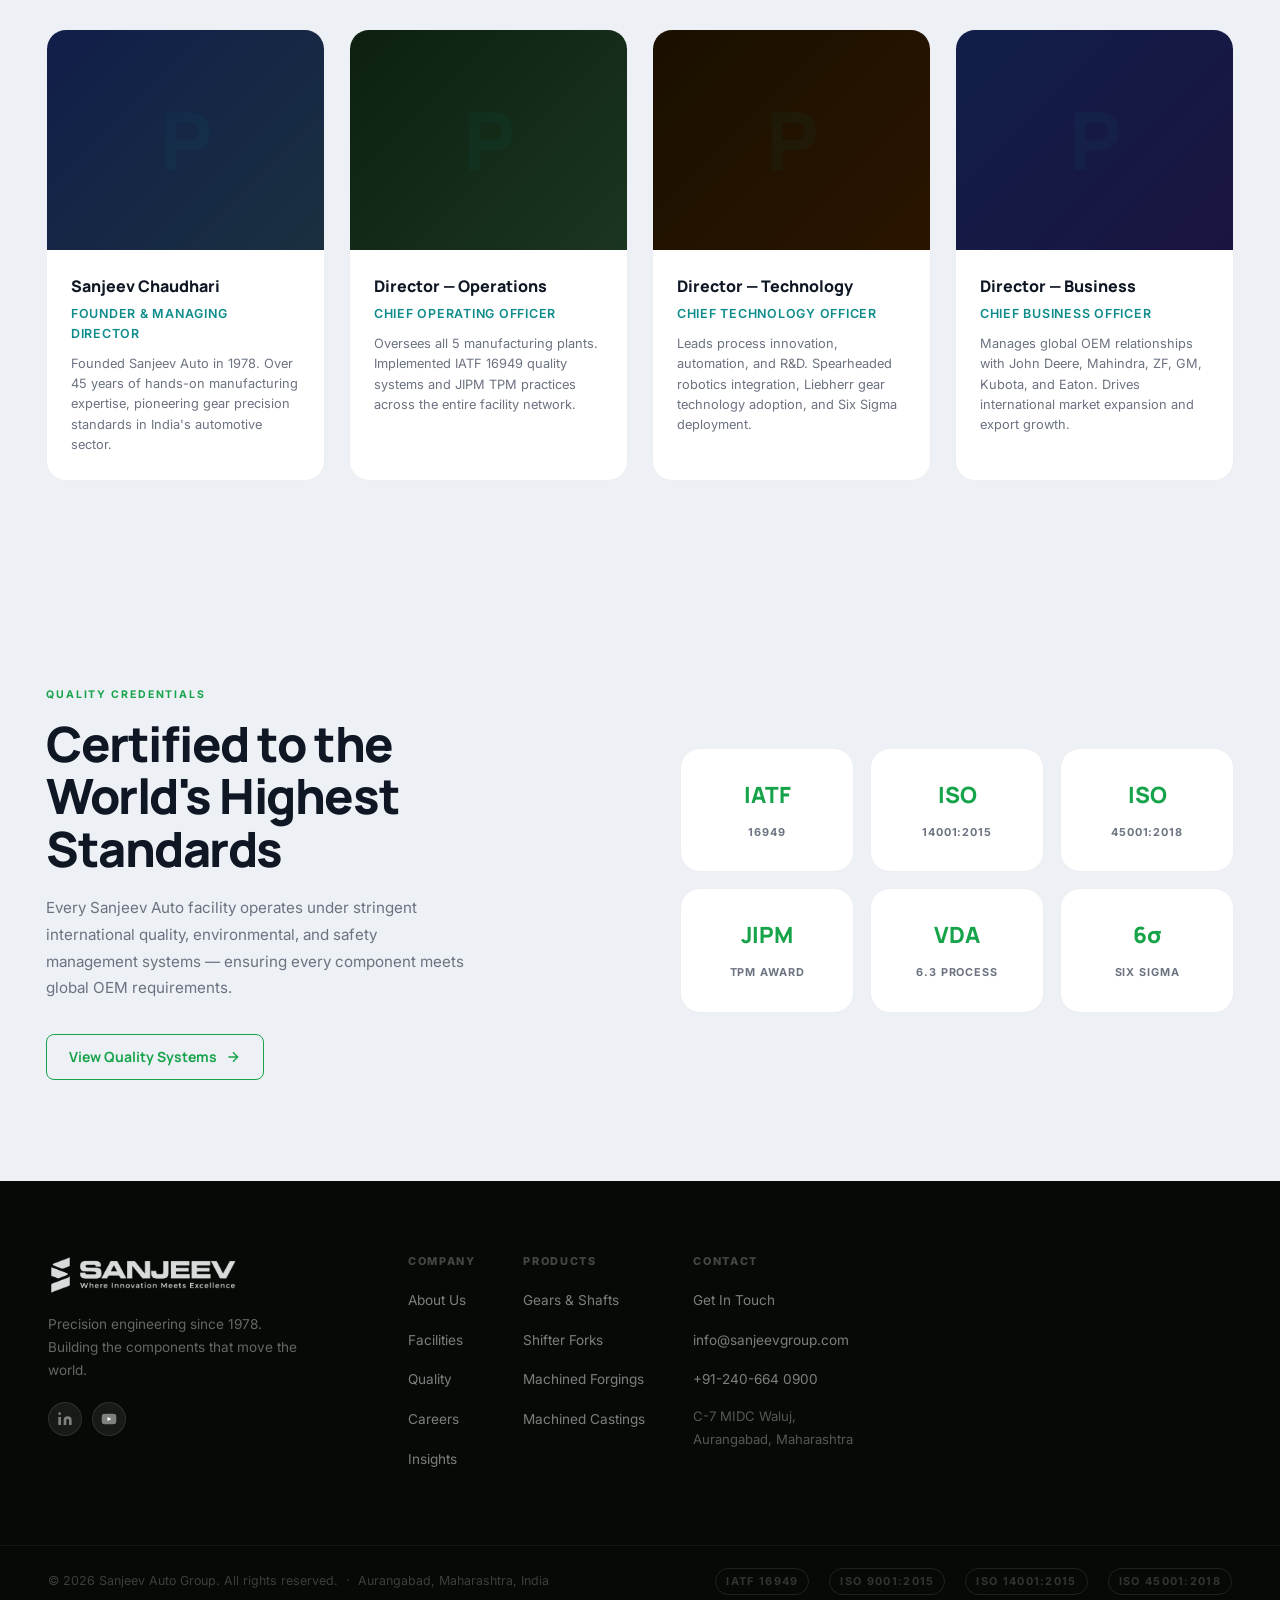
==== commit b3cf446d: "feat: apply premium dark/green design system across all 7 inner pages - Appended comprehensive inner" ====
--- a/about.html
+++ b/about.html
@@ -23,10 +23,11 @@
 <link href="https://fonts.googleapis.com/css2?family=Manrope:wght@300;400;500;600;700;800;900&family=Inter:wght@300;400;500;600&display=swap" rel="stylesheet">
 <link rel="stylesheet" href="styles.css">
 <link rel="stylesheet" href="pages.css">
+<link rel="stylesheet" href="premium.css" />
 <link rel="icon" href="logo.png" type="image/png">
 <link rel="shortcut icon" href="logo.png" type="image/png">
 <link rel="apple-touch-icon" href="logo.png">
-<meta name="theme-color" content="#1B2D6B">
+<meta name="theme-color" content="#050A06">
 </head>
 <body>
 
@@ -449,52 +450,46 @@
 <!-- FOOTER -->
 <footer class="footer">
   <div class="footer-top">
-    <div class="container">
-      <div class="footer-grid">
-        <div class="footer-brand">
-          <img src="logo.png" alt="Sanjeev Auto" height="40" class="footer-logo">
-          <p>Global supplier of precision-engineered components since 1978. 5 facilities. 1,000+ components. 20+ OEM partners.</p>
-          <div class="footer-social">
-            <a href="#" aria-label="LinkedIn" class="fsoc"><svg width="16" height="16" viewBox="0 0 24 24" fill="currentColor"><path d="M16 8a6 6 0 016 6v7h-4v-7a2 2 0 00-2-2 2 2 0 00-2 2v7h-4v-7a6 6 0 016-6zM2 9h4v12H2z"/><circle cx="4" cy="4" r="2"/></svg></a>
-            <a href="#" aria-label="Facebook" class="fsoc"><svg width="16" height="16" viewBox="0 0 24 24" fill="currentColor"><path d="M18 2h-3a5 5 0 00-5 5v3H7v4h3v8h4v-8h3l1-4h-4V7a1 1 0 011-1h3z"/></svg></a>
-            <a href="#" aria-label="YouTube" class="fsoc"><svg width="16" height="16" viewBox="0 0 24 24" fill="currentColor"><path d="M22.54 6.42a2.78 2.78 0 00-1.95-1.96C18.88 4 12 4 12 4s-6.88 0-8.59.46A2.78 2.78 0 001.46 6.42 29 29 0 001 12a29 29 0 00.46 5.58 2.78 2.78 0 001.95 1.96C5.12 20 12 20 12 20s6.88 0 8.59-.46a2.78 2.78 0 001.95-1.96A29 29 0 0023 12a29 29 0 00-.46-5.58z"/><polygon points="9.75 15.02 15.5 12 9.75 8.98 9.75 15.02" fill="white"/></svg></a>
-          </div>
-        </div>
-        <div class="footer-col">
-          <h5>Products</h5>
-          <a href="products.html">Gears</a>
-          <a href="products.html">Shafts</a>
-          <a href="products.html">Shifter Forks</a>
-          <a href="products.html">Gear Assemblies</a>
-          <a href="products.html">Machined Forgings</a>
-          <a href="products.html">Machined Castings</a>
-        </div>
-        <div class="footer-col">
-          <h5>Company</h5>
-          <a href="about.html">About Us</a>
-          <a href="facilities.html">Facilities</a>
-          <a href="quality.html">Quality</a>
-          <a href="careers.html">Careers</a>
-          <a href="blog.html">Insights</a>
-        </div>
-        <div class="footer-col">
-          <h5>Contact</h5>
-          <p class="fc-addr">C-7, MIDC Waluj,<br>Aurangabad &#8211; 431136,<br>Maharashtra, India</p>
-          <a href="tel:+912406640900">+91-240-664 0900</a>
-          <a href="mailto:info@sanjeevgroup.com">info@sanjeevgroup.com</a>
-          <a href="mailto:marketing@sanjeevgroup.com">marketing@sanjeevgroup.com</a>
-        </div>
-      </div>
-    </div>
-  </div>
-  <div class="footer-bot">
-    <div class="container footer-bot-inner">
-      <p>&#169; 2026 Sanjeev Group. All rights reserved.</p>
-      <div class="footer-bot-links">
-        <a href="#">Privacy Policy</a>
-        <a href="#">Terms of Use</a>
-        <a href="#">Sitemap</a>
-      </div>
+    <div class="footer-brand">
+      <img src="logo.png" alt="Sanjeev Auto" class="footer-logo" />
+      <p class="footer-tagline">Precision engineering since 1978.<br/>Building the components that move the world.</p>
+      <div class="footer-social">
+        <a href="#" aria-label="LinkedIn" class="fsoc"><svg width="16" height="16" viewBox="0 0 24 24" fill="currentColor"><path d="M16 8a6 6 0 016 6v7h-4v-7a2 2 0 00-2-2 2 2 0 00-2 2v7h-4v-7a6 6 0 016-6zM2 9h4v12H2z"/><circle cx="4" cy="4" r="2"/></svg></a>
+        <a href="#" aria-label="YouTube" class="fsoc"><svg width="16" height="16" viewBox="0 0 24 24" fill="currentColor"><path d="M22.54 6.42a2.78 2.78 0 00-1.95-1.96C18.88 4 12 4 12 4s-6.88 0-8.59.46A2.78 2.78 0 001.46 6.42 29 29 0 001 12a29 29 0 00.46 5.58 2.78 2.78 0 001.95 1.96C5.12 20 12 20 12 20s6.88 0 8.59-.46a2.78 2.78 0 001.95-1.96A29 29 0 0023 12a29 29 0 00-.46-5.58z"/><polygon points="9.75 15.02 15.5 12 9.75 8.98 9.75 15.02" fill="white"/></svg></a>
+      </div>
+    </div>
+    <div class="footer-links">
+      <div class="footer-col">
+        <h5>Company</h5>
+        <a href="about.html">About Us</a>
+        <a href="facilities.html">Facilities</a>
+        <a href="quality.html">Quality</a>
+        <a href="careers.html">Careers</a>
+        <a href="blog.html">Insights</a>
+      </div>
+      <div class="footer-col">
+        <h5>Products</h5>
+        <a href="products.html">Gears &amp; Shafts</a>
+        <a href="products.html">Shifter Forks</a>
+        <a href="products.html">Machined Forgings</a>
+        <a href="products.html">Machined Castings</a>
+      </div>
+      <div class="footer-col">
+        <h5>Contact</h5>
+        <a href="contact.html">Get In Touch</a>
+        <a href="mailto:info@sanjeevgroup.com">info@sanjeevgroup.com</a>
+        <a href="tel:+912406640900">+91-240-664 0900</a>
+        <p class="fc-addr">C-7 MIDC Waluj,<br/>Aurangabad, Maharashtra</p>
+      </div>
+    </div>
+  </div>
+  <div class="footer-bottom">
+    <p class="footer-copy">&copy; 2026 Sanjeev Auto Group. All rights reserved. &nbsp;&#183;&nbsp; Aurangabad, Maharashtra, India</p>
+    <div class="footer-certs">
+      <span>IATF 16949</span>
+      <span>ISO 9001:2015</span>
+      <span>ISO 14001:2015</span>
+      <span>ISO 45001:2018</span>
     </div>
   </div>
 </footer>
@@ -504,5 +499,6 @@
 </button>
 
 <script src="main.js"></script>
+<script src="premium.js" defer></script>
 </body>
 </html>
--- a/styles.css
+++ b/styles.css
@@ -1274,20 +1274,19 @@
 .cap-scroll-wrap {
   position: relative;
   z-index: 2;
-  overflow-x: auto;
-  scrollbar-width: none;
-  -ms-overflow-style: none;
+  overflow: hidden;
   cursor: grab;
   padding-bottom: 12px;
 }
-.cap-scroll-wrap::-webkit-scrollbar { display: none; }
 .cap-scroll-wrap.grabbing { cursor: grabbing; }
 
 .cap-scroll {
   display: flex;
   gap: 16px;
-  padding: 0 max(36px, calc((100vw - 1260px) / 2));
+  padding: 20px max(36px, calc((100vw - 1260px) / 2)) 8px;
   width: max-content;
+  will-change: transform;
+  transition: transform 0.65s cubic-bezier(0.22, 1, 0.36, 1);
 }
 
 .cap-card {
@@ -1297,9 +1296,12 @@
   border: 1px solid rgba(255,255,255,0.08);
   border-radius: var(--r-lg);
   padding: 28px;
-  transition: var(--t);
+  transition: background 0.35s var(--ease), border-color 0.35s var(--ease),
+              box-shadow 0.35s var(--ease), transform 0.35s var(--ease), opacity 0.35s var(--ease);
   position: relative;
   overflow: hidden;
+  opacity: 0.55;
+  transform: scale(0.97);
 }
 .cap-card::before {
   content: '';
@@ -1312,6 +1314,16 @@
 }
 .cap-card:hover { background: rgba(255,255,255,0.09); border-color: rgba(14,139,139,0.25); }
 .cap-card:hover::before { opacity: 1; }
+.cap-card.active {
+  opacity: 1;
+  transform: scale(1);
+  border-color: rgba(14,139,139,0.45);
+  background: rgba(255,255,255,0.09);
+  box-shadow: 0 24px 64px rgba(0,0,0,0.35);
+}
+.cap-card.active::before { opacity: 1; }
+.cap-card.active .cc-num { color: var(--teal-lt); opacity: 1; }
+.cap-card.active .cc-icon img { filter: brightness(1) saturate(1.1); }
 
 .cc-num {
   font-size: 0.7rem;
--- a/premium.css
+++ b/premium.css
@@ -0,0 +1,1691 @@
+/* ═══════════════════════════════════════════════════
+   SANJEEV AUTO — premium.css  (Enterprise Redesign)
+   Pattern: dark hero → white story → dark sectors →
+            off-white capabilities → dark plants →
+            black numbers → white partners → dark CTA
+   ═══════════════════════════════════════════════════ */
+
+/* ── Tokens ─────────────────────────────────────── */
+:root {
+  --sa-ink:      #050A06;
+  --sa-dark:     #0A1408;
+  --sa-green:    #22C55E;
+  --sa-green-lt: #4ADE80;
+  --sa-green-dk: #16A34A;
+  --sa-green-faint: rgba(34,197,94,.08);
+  --sa-white:    #FFFFFF;
+  --sa-off:      #F7FFF8;
+  --sa-t-dark:   #111713;
+  --sa-t-mid:    #3D4F3F;
+  --sa-t-light:  #F0FFF4;
+  --sa-t-light2: rgba(240,255,244,.55);
+  --sa-border-d: rgba(34,197,94,.12);
+  --sa-border-l: rgba(17,23,19,.1);
+  --sa-ease:     cubic-bezier(.22,1,.36,1);
+  --sa-ease2:    cubic-bezier(.25,.46,.45,.94);
+  --sa-r:        12px;
+  --sa-r-lg:     20px;
+}
+
+/* ── Shared typography helpers ───────────────────── */
+.sa-eyebrow {
+  font-family: 'Inter', sans-serif;
+  font-size: .7rem;
+  font-weight: 700;
+  letter-spacing: .22em;
+  text-transform: uppercase;
+  color: var(--sa-green);
+  display: inline-flex;
+  align-items: center;
+  gap: 10px;
+  margin-bottom: 16px;
+}
+.sa-eyebrow::before {
+  content: '';
+  width: 28px; height: 2px;
+  background: var(--sa-green);
+  border-radius: 2px;
+  flex-shrink: 0;
+}
+.sa-eyebrow--inv { color: var(--sa-green-lt); }
+.sa-eyebrow--inv::before { background: var(--sa-green-lt); }
+
+.sa-h1 {
+  font-family: 'Manrope', sans-serif;
+  font-weight: 900;
+  line-height: .96;
+  letter-spacing: -.03em;
+  color: var(--sa-t-light);
+}
+.sa-h2 {
+  font-family: 'Manrope', sans-serif;
+  font-weight: 900;
+  line-height: 1.05;
+  letter-spacing: -.025em;
+  color: var(--sa-t-dark);
+}
+.sa-h2--inv { color: var(--sa-t-light); }
+
+.sa-green-word { color: var(--sa-green); }
+.sa-green-word--lt { color: var(--sa-green-lt); }
+
+/* Primary button */
+.sa-btn {
+  display: inline-flex;
+  align-items: center;
+  gap: 10px;
+  font-family: 'Manrope', sans-serif;
+  font-weight: 700;
+  font-size: .875rem;
+  letter-spacing: .03em;
+  padding: 14px 28px;
+  border-radius: var(--sa-r);
+  border: none;
+  cursor: pointer;
+  transition: all .3s var(--sa-ease);
+  text-decoration: none;
+  white-space: nowrap;
+}
+.sa-btn svg { transition: transform .3s var(--sa-ease); flex-shrink: 0; }
+.sa-btn:hover svg { transform: translateX(4px); }
+
+.sa-btn--green {
+  background: var(--sa-green);
+  color: #050A06;
+}
+.sa-btn--green:hover {
+  background: var(--sa-green-lt);
+  transform: translateY(-2px);
+  box-shadow: 0 12px 40px rgba(34,197,94,.4);
+}
+.sa-btn--ghost {
+  background: transparent;
+  color: var(--sa-t-light);
+  border: 1px solid rgba(240,255,244,.25);
+}
+.sa-btn--ghost:hover {
+  border-color: rgba(240,255,244,.7);
+  background: rgba(240,255,244,.06);
+}
+.sa-btn--dark {
+  background: var(--sa-ink);
+  color: var(--sa-t-light);
+  border: 1px solid var(--sa-border-d);
+}
+.sa-btn--dark:hover {
+  background: var(--sa-green);
+  color: var(--sa-ink);
+  border-color: var(--sa-green);
+}
+.sa-btn--outline-green {
+  background: transparent;
+  color: var(--sa-green);
+  border: 1px solid var(--sa-green);
+}
+.sa-btn--outline-green:hover {
+  background: var(--sa-green);
+  color: #050A06;
+}
+
+/* ── Reveal animations ───────────────────────────── */
+.sa-reveal {
+  opacity: 0;
+  transform: translateY(32px);
+  transition: opacity .75s var(--sa-ease), transform .75s var(--sa-ease);
+}
+.sa-reveal.sa-reveal--left {
+  transform: translateX(-32px);
+}
+.sa-reveal.sa-reveal--right {
+  transform: translateX(32px);
+}
+.sa-reveal.sa-reveal--scale {
+  transform: scale(.96) translateY(20px);
+}
+.sa-reveal.in {
+  opacity: 1;
+  transform: none;
+}
+.sa-reveal.in { transition-delay: var(--sd, 0s); }
+
+/* ═══════════════════════════════════════════════════
+   NAVBAR (new design, overrides styles.css navbar)
+   ═══════════════════════════════════════════════════ */
+.navbar {
+  position: fixed;
+  top: 0; left: 0; right: 0;
+  z-index: 900;
+  height: 70px;
+  background: transparent;
+  transition: background .4s var(--sa-ease), box-shadow .4s var(--sa-ease);
+}
+.navbar.nav-scrolled {
+  background: rgba(5,10,6,.95);
+  backdrop-filter: blur(20px);
+  -webkit-backdrop-filter: blur(20px);
+  box-shadow: 0 1px 0 rgba(34,197,94,.12);
+}
+.nav-inner {
+  max-width: 1320px;
+  margin: 0 auto;
+  padding: 0 48px;
+  height: 100%;
+  display: flex;
+  align-items: center;
+  gap: 0;
+}
+.nav-logo img { height: 40px; width: auto; }
+
+.nav-links {
+  display: flex;
+  align-items: center;
+  gap: 2px;
+  margin: 0 auto;
+  padding: 0;
+  list-style: none;
+}
+.nav-link {
+  font-family: 'Inter', sans-serif;
+  font-size: .8rem;
+  font-weight: 600;
+  letter-spacing: .08em;
+  text-transform: uppercase;
+  color: rgba(240,255,244,.75);
+  padding: 6px 14px;
+  height: auto;
+  border-radius: 6px;
+  border-bottom: none !important;
+  text-decoration: none;
+  transition: all .25s var(--sa-ease);
+  display: flex;
+  align-items: center;
+  gap: 5px;
+  white-space: nowrap;
+}
+.nav-link:hover,
+.nav-link-active {
+  color: #fff !important;
+  background: rgba(34,197,94,.1);
+  border-bottom-color: transparent !important;
+}
+.nav-link-active { color: var(--sa-green-lt) !important; }
+
+/* Override styles.css hamburger span color for dark navbar */
+.hamburger span { background: rgba(240,255,244,.8) !important; }
+
+/* Override styles.css nav-submenu white background */
+.nav-submenu a {
+  color: rgba(240,255,244,.7) !important;
+  border-left: none !important;
+  background: transparent;
+}
+.nav-submenu a:hover {
+  color: #fff !important;
+  background: rgba(34,197,94,.1) !important;
+  border-left: none !important;
+}
+
+.nav-chevron { font-size: .6rem; opacity: .6; }
+.nav-dropdown { position: relative; }
+.nav-submenu {
+  position: absolute;
+  top: calc(100% + 8px);
+  left: 0;
+  min-width: 220px;
+  background: rgba(5,10,6,.97);
+  border: 1px solid rgba(34,197,94,.15);
+  border-radius: var(--sa-r);
+  padding: 8px;
+  opacity: 0;
+  pointer-events: none;
+  transform: translateY(-8px);
+  transition: all .25s var(--sa-ease);
+  backdrop-filter: blur(20px);
+}
+.nav-dropdown:hover .nav-submenu {
+  opacity: 1;
+  pointer-events: all;
+  transform: none;
+}
+.nav-submenu a {
+  display: block;
+  padding: 9px 14px;
+  font-family: 'Inter', sans-serif;
+  font-size: .8rem;
+  font-weight: 500;
+  color: rgba(240,255,244,.7);
+  border-radius: 6px;
+  text-decoration: none;
+  transition: all .2s;
+}
+.nav-submenu a:hover {
+  background: rgba(34,197,94,.1);
+  color: #fff;
+}
+
+.nav-cta-group { display: flex; align-items: center; gap: 12px; flex-shrink: 0; }
+
+.btn-gettouched {
+  display: inline-flex;
+  align-items: center;
+  gap: 8px;
+  background: var(--sa-green);
+  color: #050A06;
+  font-family: 'Manrope', sans-serif;
+  font-weight: 800;
+  font-size: .8rem;
+  letter-spacing: .04em;
+  padding: 10px 22px;
+  border-radius: var(--sa-r);
+  border: none;
+  cursor: pointer;
+  transition: all .3s var(--sa-ease);
+  white-space: nowrap;
+}
+.btn-gettouched:hover {
+  background: var(--sa-green-lt);
+  transform: translateY(-1px);
+  box-shadow: 0 8px 24px rgba(34,197,94,.35);
+}
+.btn-arrow { font-size: .85rem; }
+
+.hamburger {
+  display: none;
+  flex-direction: column;
+  gap: 5px;
+  background: none;
+  border: none;
+  cursor: pointer;
+  padding: 8px;
+}
+.hamburger span {
+  display: block;
+  width: 22px; height: 2px;
+  background: rgba(240,255,244,.8);
+  border-radius: 2px;
+  transition: all .3s;
+}
+
+@media (max-width: 1024px) {
+  .nav-links { display: none; }
+  .nav-links.nav-open {
+    display: flex;
+    flex-direction: column;
+    align-items: flex-start;
+    position: fixed;
+    top: 70px; left: 0; right: 0; bottom: 0;
+    background: rgba(5,10,6,.98);
+    padding: 24px 24px 40px;
+    gap: 4px;
+    backdrop-filter: blur(20px);
+    overflow-y: auto;
+  }
+  .nav-links.nav-open .nav-link { width: 100%; padding: 12px 16px; font-size: .9rem; }
+  .nav-links.nav-open .nav-submenu {
+    position: static;
+    opacity: 1;
+    pointer-events: all;
+    transform: none;
+    border: none;
+    background: rgba(255,255,255,.04);
+    margin-top: 4px;
+    margin-left: 16px;
+  }
+  .hamburger { display: flex; }
+  .nav-inner { padding: 0 24px; }
+}
+
+/* ═══════════════════════════════════════════════════
+   S1 — HERO
+   ═══════════════════════════════════════════════════ */
+.sa-hero {
+  position: relative;
+  height: 100vh;
+  min-height: 680px;
+  display: flex;
+  flex-direction: column;
+  background: var(--sa-ink);
+  overflow: hidden;
+}
+
+.sa-hero-bg {
+  position: absolute;
+  inset: 0;
+}
+.sa-hero-photo {
+  width: 100%; height: 100%;
+  object-fit: cover;
+  object-position: center 30%;
+}
+.sa-hero-overlay {
+  position: absolute;
+  inset: 0;
+  background:
+    linear-gradient(105deg, rgba(5,10,6,.88) 0%, rgba(5,10,6,.5) 55%, rgba(5,10,6,.2) 100%),
+    linear-gradient(to top, rgba(5,10,6,.8) 0%, transparent 50%);
+}
+/* Subtle noise grain */
+.sa-hero-bg::after {
+  content: '';
+  position: absolute;
+  inset: 0;
+  background-image: url("data:image/svg+xml,%3Csvg viewBox='0 0 256 256' xmlns='http://www.w3.org/2000/svg'%3E%3Cfilter id='n'%3E%3CfeTurbulence type='fractalNoise' baseFrequency='0.9' numOctaves='4' stitchTiles='stitch'/%3E%3C/filter%3E%3Crect width='100%25' height='100%25' filter='url(%23n)' opacity='0.035'/%3E%3C/svg%3E");
+  pointer-events: none;
+}
+
+.sa-hero-inner {
+  position: relative;
+  z-index: 2;
+  flex: 1;
+  display: flex;
+  align-items: center;
+  max-width: 1320px;
+  width: 100%;
+  margin: 0 auto;
+  padding: 100px 48px 60px;
+  gap: 60px;
+}
+
+.sa-hero-left { flex: 1; }
+
+.sa-hero-h1 {
+  font-family: 'Manrope', sans-serif;
+  font-weight: 900;
+  font-size: clamp(3rem, 6.5vw, 7rem);
+  line-height: .94;
+  letter-spacing: -.035em;
+  color: #fff;
+  margin-bottom: 28px;
+}
+.sa-hero-h1 .line { display: block; overflow: hidden; }
+.sa-hero-h1 .line .inner { display: block; transform: translateY(110%); opacity: 0; }
+.sa-hero-h1 .green { color: var(--sa-green); }
+
+.sa-hero-sub {
+  font-family: 'Inter', sans-serif;
+  font-size: clamp(.9rem, 1.3vw, 1.1rem);
+  color: rgba(240,255,244,.65);
+  line-height: 1.75;
+  max-width: 520px;
+  margin-bottom: 44px;
+}
+
+.sa-hero-actions {
+  display: flex;
+  align-items: center;
+  gap: 14px;
+  flex-wrap: wrap;
+}
+
+/* Right: stat stack */
+.sa-hero-stats {
+  display: flex;
+  flex-direction: column;
+  gap: 12px;
+  flex-shrink: 0;
+  width: 220px;
+}
+.sa-hstat {
+  background: rgba(255,255,255,.07);
+  border: 1px solid rgba(255,255,255,.1);
+  border-radius: 16px;
+  padding: 20px 22px;
+  backdrop-filter: blur(12px);
+  transition: all .3s var(--sa-ease);
+}
+.sa-hstat:hover {
+  border-color: rgba(34,197,94,.35);
+  background: rgba(34,197,94,.08);
+}
+.sa-hstat-n {
+  font-family: 'Manrope', sans-serif;
+  font-weight: 900;
+  font-size: 2rem;
+  color: var(--sa-green-lt);
+  line-height: 1;
+  margin-bottom: 4px;
+}
+.sa-hstat-n sup { font-size: .75rem; }
+.sa-hstat-l {
+  font-size: .72rem;
+  font-weight: 500;
+  color: rgba(240,255,244,.5);
+  letter-spacing: .04em;
+}
+
+/* Bottom cert + scroll */
+.sa-hero-bottom {
+  position: relative;
+  z-index: 2;
+  display: flex;
+  align-items: center;
+  justify-content: space-between;
+  padding: 16px 48px;
+  border-top: 1px solid rgba(255,255,255,.08);
+}
+.sa-hero-certs {
+  display: flex;
+  align-items: center;
+  gap: 24px;
+  flex-wrap: wrap;
+}
+.sa-cert-item {
+  display: flex;
+  align-items: center;
+  gap: 7px;
+  font-size: .68rem;
+  font-weight: 600;
+  letter-spacing: .1em;
+  text-transform: uppercase;
+  color: rgba(240,255,244,.45);
+}
+.sa-cert-dot {
+  width: 5px; height: 5px;
+  border-radius: 50%;
+  background: var(--sa-green);
+  opacity: .6;
+}
+.sa-scroll-cue {
+  display: flex;
+  flex-direction: column;
+  align-items: center;
+  gap: 8px;
+  color: rgba(240,255,244,.3);
+  font-size: .62rem;
+  font-weight: 600;
+  letter-spacing: .16em;
+  text-transform: uppercase;
+}
+.sa-scroll-line {
+  width: 1px;
+  height: 40px;
+  background: linear-gradient(to bottom, var(--sa-green), transparent);
+  animation: sa-scrollLine 1.8s ease-in-out infinite;
+}
+@keyframes sa-scrollLine {
+  0%, 100% { opacity: .5; transform: scaleY(1); }
+  50% { opacity: 1; transform: scaleY(.5); }
+}
+@media (max-width: 768px) { .sa-scroll-cue { display: none; } }
+
+/* ═══════════════════════════════════════════════════
+   S2 — MARQUEE BAR
+   ═══════════════════════════════════════════════════ */
+.sa-marquee-bar {
+  background: var(--sa-dark);
+  border-top: 1px solid rgba(34,197,94,.1);
+  border-bottom: 1px solid rgba(34,197,94,.1);
+  padding: 14px 0;
+  overflow: hidden;
+}
+.sa-marquee-track {
+  display: flex;
+  gap: 0;
+  width: max-content;
+  animation: sa-marquee 30s linear infinite;
+}
+.sa-marquee-bar:hover .sa-marquee-track { animation-play-state: paused; }
+.sa-marq-item {
+  display: flex;
+  align-items: center;
+  gap: 20px;
+  padding: 0 32px;
+  font-family: 'Manrope', sans-serif;
+  font-weight: 700;
+  font-size: .78rem;
+  color: rgba(240,255,244,.45);
+  letter-spacing: .1em;
+  text-transform: uppercase;
+  white-space: nowrap;
+}
+.sa-marq-item strong { color: var(--sa-green-lt); }
+.sa-marq-sep {
+  color: rgba(34,197,94,.3);
+  font-size: .5rem;
+  flex-shrink: 0;
+}
+@keyframes sa-marquee {
+  from { transform: translateX(0); }
+  to   { transform: translateX(-50%); }
+}
+
+/* ═══════════════════════════════════════════════════
+   S3 — STORY (WHITE)
+   ═══════════════════════════════════════════════════ */
+.sa-story {
+  background: var(--sa-white);
+  padding: 120px 0;
+  overflow: hidden;
+}
+.sa-story-inner {
+  max-width: 1320px;
+  margin: 0 auto;
+  padding: 0 48px;
+  display: grid;
+  grid-template-columns: 1fr 1fr;
+  gap: 80px;
+  align-items: center;
+}
+
+.sa-story-h2 {
+  font-family: 'Manrope', sans-serif;
+  font-weight: 900;
+  font-size: clamp(2rem, 3.6vw, 3.8rem);
+  line-height: 1.08;
+  letter-spacing: -.025em;
+  color: var(--sa-t-dark);
+  margin-bottom: 24px;
+}
+.sa-story-h2 em {
+  font-style: normal;
+  color: var(--sa-green-dk);
+}
+
+.sa-story-body {
+  font-family: 'Inter', sans-serif;
+  font-size: 1rem;
+  color: var(--sa-t-mid);
+  line-height: 1.8;
+  margin-bottom: 36px;
+  max-width: 480px;
+}
+
+.sa-link-arrow {
+  display: inline-flex;
+  align-items: center;
+  gap: 8px;
+  font-family: 'Manrope', sans-serif;
+  font-weight: 700;
+  font-size: .875rem;
+  color: var(--sa-green-dk);
+  text-decoration: none;
+  transition: gap .3s var(--sa-ease);
+}
+.sa-link-arrow:hover { gap: 14px; }
+.sa-link-arrow::after {
+  content: '→';
+  font-size: 1rem;
+}
+
+/* Image grid */
+.sa-story-images {
+  display: grid;
+  grid-template-columns: 1fr 1fr;
+  grid-template-rows: 280px 220px;
+  gap: 12px;
+}
+.sa-si {
+  border-radius: var(--sa-r-lg);
+  overflow: hidden;
+  position: relative;
+}
+.sa-si img {
+  width: 100%; height: 100%;
+  object-fit: cover;
+  transition: transform .6s var(--sa-ease);
+}
+.sa-si:hover img { transform: scale(1.04); }
+.sa-si--tall { grid-row: span 2; }
+.sa-si--green-overlay::after {
+  content: '';
+  position: absolute;
+  inset: 0;
+  background: linear-gradient(135deg, rgba(34,197,94,.15), transparent);
+  pointer-events: none;
+}
+
+/* Founding badge */
+.sa-founding-badge {
+  display: inline-flex;
+  align-items: center;
+  gap: 10px;
+  background: var(--sa-off);
+  border: 1px solid var(--sa-border-l);
+  border-radius: 100px;
+  padding: 8px 18px;
+  font-family: 'Manrope', sans-serif;
+  font-weight: 700;
+  font-size: .78rem;
+  color: var(--sa-t-mid);
+  margin-bottom: 20px;
+}
+.sa-founding-badge span {
+  color: var(--sa-green-dk);
+  font-size: 1.1rem;
+  font-weight: 900;
+}
+
+/* ═══════════════════════════════════════════════════
+   S4 — SECTORS (DARK)
+   ═══════════════════════════════════════════════════ */
+.sa-sectors {
+  background: var(--sa-ink);
+  padding: 120px 0 0;
+  overflow: hidden;
+}
+.sa-sectors-header {
+  max-width: 1320px;
+  margin: 0 auto;
+  padding: 0 48px 64px;
+  display: flex;
+  align-items: flex-end;
+  justify-content: space-between;
+  gap: 40px;
+}
+.sa-sectors-h2 {
+  font-family: 'Manrope', sans-serif;
+  font-weight: 900;
+  font-size: clamp(2rem, 4vw, 4rem);
+  line-height: 1.05;
+  letter-spacing: -.025em;
+  color: #fff;
+}
+.sa-sectors-sub {
+  font-size: .95rem;
+  color: rgba(240,255,244,.45);
+  line-height: 1.7;
+  max-width: 320px;
+  text-align: right;
+}
+
+/* Bento grid */
+.sa-sectors-bento {
+  max-width: 1320px;
+  margin: 0 auto;
+  padding: 0 48px 0;
+  display: grid;
+  grid-template-columns: 2fr 1fr 1fr;
+  grid-template-rows: 320px 280px;
+  gap: 10px;
+}
+
+.sa-sector-card {
+  border-radius: var(--sa-r-lg);
+  overflow: hidden;
+  position: relative;
+  cursor: pointer;
+}
+.sa-sector-card:first-child { grid-row: span 2; }
+
+.sa-sector-img {
+  width: 100%; height: 100%;
+  object-fit: cover;
+  transition: transform .7s var(--sa-ease);
+}
+.sa-sector-card:hover .sa-sector-img { transform: scale(1.06); }
+
+.sa-sector-overlay {
+  position: absolute;
+  inset: 0;
+  background: linear-gradient(to top, rgba(5,10,6,.92) 0%, rgba(5,10,6,.3) 50%, transparent 100%);
+  transition: background .4s;
+}
+.sa-sector-card:hover .sa-sector-overlay {
+  background: linear-gradient(to top, rgba(5,10,6,.95) 0%, rgba(5,10,6,.5) 60%, rgba(34,197,94,.08) 100%);
+}
+
+.sa-sector-label {
+  position: absolute;
+  bottom: 0; left: 0; right: 0;
+  padding: 24px 26px;
+}
+.sa-sector-cat {
+  font-size: .66rem;
+  font-weight: 700;
+  letter-spacing: .2em;
+  text-transform: uppercase;
+  color: var(--sa-green);
+  margin-bottom: 6px;
+}
+.sa-sector-name {
+  font-family: 'Manrope', sans-serif;
+  font-weight: 800;
+  font-size: 1.25rem;
+  color: #fff;
+  line-height: 1.2;
+  margin-bottom: 8px;
+}
+.sa-sector-card:first-child .sa-sector-name { font-size: 1.7rem; }
+.sa-sector-stat {
+  display: inline-block;
+  font-size: .7rem;
+  font-weight: 600;
+  color: rgba(255,255,255,.5);
+  border: 1px solid rgba(255,255,255,.15);
+  border-radius: 100px;
+  padding: 3px 12px;
+  backdrop-filter: blur(4px);
+  opacity: 0;
+  transform: translateY(8px);
+  transition: all .3s var(--sa-ease);
+}
+.sa-sector-card:hover .sa-sector-stat { opacity: 1; transform: none; }
+
+/* row below the bento — spacer/bottom padding */
+.sa-sectors-pad { height: 80px; background: var(--sa-ink); }
+
+/* ═══════════════════════════════════════════════════
+   S5 — CAPABILITIES (OFF-WHITE)
+   ═══════════════════════════════════════════════════ */
+.sa-caps {
+  background: var(--sa-off);
+  padding: 120px 0;
+}
+.sa-caps-inner {
+  max-width: 1320px;
+  margin: 0 auto;
+  padding: 0 48px;
+}
+.sa-caps-header {
+  text-align: center;
+  margin-bottom: 72px;
+}
+.sa-caps-h2 {
+  font-family: 'Manrope', sans-serif;
+  font-weight: 900;
+  font-size: clamp(2rem, 3.8vw, 4rem);
+  color: var(--sa-t-dark);
+  line-height: 1.05;
+  letter-spacing: -.025em;
+  margin-bottom: 16px;
+}
+.sa-caps-sub {
+  font-size: 1rem;
+  color: var(--sa-t-mid);
+  max-width: 520px;
+  margin: 0 auto;
+  line-height: 1.7;
+}
+
+.sa-caps-grid {
+  display: grid;
+  grid-template-columns: repeat(3, 1fr);
+  gap: 20px;
+}
+.sa-cap-card {
+  background: var(--sa-white);
+  border: 1px solid var(--sa-border-l);
+  border-radius: var(--sa-r-lg);
+  overflow: hidden;
+  transition: all .4s var(--sa-ease);
+}
+.sa-cap-card:hover {
+  border-color: rgba(34,197,94,.3);
+  transform: translateY(-8px);
+  box-shadow: 0 24px 64px rgba(0,0,0,.12);
+}
+.sa-cap-img {
+  width: 100%;
+  height: 200px;
+  object-fit: cover;
+  display: block;
+  transition: transform .5s var(--sa-ease);
+}
+.sa-cap-card:hover .sa-cap-img { transform: scale(1.04); }
+.sa-cap-body {
+  padding: 24px;
+}
+.sa-cap-body h4 {
+  font-family: 'Manrope', sans-serif;
+  font-weight: 800;
+  font-size: 1.05rem;
+  color: var(--sa-t-dark);
+  margin-bottom: 8px;
+}
+.sa-cap-body p {
+  font-size: .83rem;
+  color: var(--sa-t-mid);
+  line-height: 1.65;
+  margin-bottom: 14px;
+}
+.sa-cap-chip {
+  display: inline-flex;
+  align-items: center;
+  gap: 6px;
+  font-size: .7rem;
+  font-weight: 700;
+  letter-spacing: .08em;
+  text-transform: uppercase;
+  color: var(--sa-green-dk);
+  background: rgba(34,197,94,.1);
+  border-radius: 100px;
+  padding: 4px 12px;
+}
+.sa-cap-chip::before {
+  content: '';
+  width: 6px; height: 6px;
+  border-radius: 50%;
+  background: var(--sa-green);
+}
+
+/* ═══════════════════════════════════════════════════
+   S6 — PLANTS SLIDER (VERY DARK)
+   ═══════════════════════════════════════════════════ */
+.sa-plants {
+  background: #020504;
+  padding: 120px 0 0;
+  overflow: hidden;
+}
+.sa-plants-header {
+  max-width: 1320px;
+  margin: 0 auto;
+  padding: 0 48px 60px;
+  display: flex;
+  align-items: flex-end;
+  justify-content: space-between;
+  gap: 40px;
+}
+.sa-plants-h2 {
+  font-family: 'Manrope', sans-serif;
+  font-weight: 900;
+  font-size: clamp(2rem, 3.5vw, 3.5rem);
+  line-height: 1.1;
+  letter-spacing: -.025em;
+  color: #fff;
+}
+.sa-plants-nav {
+  display: flex;
+  gap: 10px;
+  flex-shrink: 0;
+}
+.sa-plants-btn {
+  width: 48px; height: 48px;
+  border-radius: 50%;
+  border: 1px solid rgba(255,255,255,.15);
+  background: transparent;
+  color: #fff;
+  display: flex; align-items: center; justify-content: center;
+  cursor: pointer;
+  font-size: 1.1rem;
+  transition: all .3s var(--sa-ease);
+}
+.sa-plants-btn:hover {
+  background: var(--sa-green);
+  border-color: var(--sa-green);
+  color: #020504;
+}
+
+/* Viewport + track */
+.sa-plants-viewport {
+  overflow: hidden;
+  cursor: grab;
+  padding-left: max(48px, calc((100vw - 1320px) / 2 + 48px));
+  padding-bottom: 80px;
+}
+.sa-plants-viewport.grabbing { cursor: grabbing; }
+.sa-plants-track {
+  display: flex;
+  gap: 20px;
+  width: max-content;
+  will-change: transform;
+  transition: transform .65s cubic-bezier(.22,1,.36,1);
+}
+
+.sa-plant-card {
+  width: clamp(280px, 33vw, 480px);
+  height: 560px;
+  border-radius: 24px;
+  overflow: hidden;
+  position: relative;
+  flex-shrink: 0;
+  transition: transform .4s var(--sa-ease);
+}
+.sa-plant-card:hover { transform: translateY(-8px); }
+.sa-plant-card img {
+  width: 100%; height: 100%;
+  object-fit: cover;
+  transition: transform .7s var(--sa-ease);
+  filter: brightness(.8) saturate(.9);
+}
+.sa-plant-card:hover img {
+  transform: scale(1.05);
+  filter: brightness(.9) saturate(1.1);
+}
+.sa-plant-fog {
+  position: absolute;
+  inset: 0;
+  background: linear-gradient(to top, rgba(2,5,4,.95) 0%, rgba(2,5,4,.3) 50%, transparent 100%);
+}
+.sa-plant-label {
+  position: absolute;
+  bottom: 0; left: 0; right: 0;
+  padding: 28px 30px;
+}
+.sa-plant-id {
+  font-size: .65rem;
+  font-weight: 700;
+  letter-spacing: .2em;
+  text-transform: uppercase;
+  color: var(--sa-green);
+  margin-bottom: 6px;
+}
+.sa-plant-name {
+  font-family: 'Manrope', sans-serif;
+  font-weight: 900;
+  font-size: 1.4rem;
+  color: #fff;
+  line-height: 1.2;
+  margin-bottom: 6px;
+}
+.sa-plant-detail {
+  font-size: .78rem;
+  color: rgba(255,255,255,.45);
+}
+
+/* ═══════════════════════════════════════════════════
+   S7 — NUMBERS (BLACK)
+   ═══════════════════════════════════════════════════ */
+.sa-numbers {
+  background: var(--sa-ink);
+  border-top: 1px solid rgba(34,197,94,.08);
+  border-bottom: 1px solid rgba(34,197,94,.08);
+  padding: 0;
+}
+.sa-numbers-inner {
+  max-width: 1320px;
+  margin: 0 auto;
+  padding: 0 48px;
+  display: grid;
+  grid-template-columns: repeat(4, 1fr);
+}
+.sa-num-item {
+  padding: 80px 40px;
+  border-right: 1px solid rgba(34,197,94,.08);
+  text-align: center;
+  transition: background .3s var(--sa-ease);
+}
+.sa-num-item:last-child { border-right: none; }
+.sa-num-item:hover { background: rgba(34,197,94,.03); }
+
+.sa-num-val {
+  font-family: 'Manrope', sans-serif;
+  font-weight: 900;
+  font-size: clamp(3rem, 5.5vw, 6rem);
+  line-height: 1;
+  color: var(--sa-green);
+  display: block;
+  margin-bottom: 10px;
+  letter-spacing: -.04em;
+}
+.sa-num-val sup { font-size: .5em; vertical-align: super; }
+.sa-num-label {
+  font-family: 'Manrope', sans-serif;
+  font-weight: 700;
+  font-size: 1rem;
+  color: rgba(240,255,244,.8);
+  margin-bottom: 6px;
+}
+.sa-num-sub {
+  font-size: .78rem;
+  color: rgba(240,255,244,.3);
+  line-height: 1.5;
+}
+
+/* ═══════════════════════════════════════════════════
+   S8 — PARTNERS (WHITE)
+   ═══════════════════════════════════════════════════ */
+.sa-partners {
+  background: var(--sa-white);
+  padding: 100px 0;
+}
+.sa-partners-inner {
+  max-width: 1320px;
+  margin: 0 auto;
+  padding: 0 48px;
+  text-align: center;
+}
+.sa-partners-h2 {
+  font-family: 'Manrope', sans-serif;
+  font-weight: 900;
+  font-size: clamp(1.6rem, 2.8vw, 2.8rem);
+  color: var(--sa-t-dark);
+  margin-bottom: 16px;
+  letter-spacing: -.02em;
+}
+.sa-partners-sub {
+  font-size: .95rem;
+  color: var(--sa-t-mid);
+  margin-bottom: 64px;
+}
+
+/* OEM name grid */
+.sa-oem-grid {
+  display: grid;
+  grid-template-columns: repeat(4, 1fr);
+  gap: 2px;
+  margin-bottom: 64px;
+  border-radius: var(--sa-r-lg);
+  overflow: hidden;
+  border: 1px solid var(--sa-border-l);
+}
+.sa-oem-item {
+  padding: 32px 24px;
+  text-align: center;
+  border-right: 1px solid var(--sa-border-l);
+  border-bottom: 1px solid var(--sa-border-l);
+  transition: background .3s var(--sa-ease);
+  position: relative;
+  overflow: hidden;
+}
+.sa-oem-item::before {
+  content: '';
+  position: absolute;
+  bottom: 0; left: 0; right: 0;
+  height: 2px;
+  background: var(--sa-green);
+  transform: scaleX(0);
+  transform-origin: left;
+  transition: transform .4s var(--sa-ease);
+}
+.sa-oem-item:hover { background: var(--sa-off); }
+.sa-oem-item:hover::before { transform: scaleX(1); }
+.sa-oem-name {
+  font-family: 'Manrope', sans-serif;
+  font-weight: 800;
+  font-size: 1rem;
+  color: var(--sa-t-dark);
+  letter-spacing: .01em;
+}
+.sa-oem-sector {
+  font-size: .72rem;
+  color: var(--sa-t-mid);
+  margin-top: 4px;
+}
+
+/* Cert badges row */
+.sa-cert-row {
+  display: flex;
+  align-items: center;
+  justify-content: center;
+  gap: 16px;
+  flex-wrap: wrap;
+}
+.sa-cert-badge {
+  display: inline-flex;
+  align-items: center;
+  gap: 10px;
+  background: var(--sa-off);
+  border: 1px solid var(--sa-border-l);
+  border-radius: 100px;
+  padding: 10px 20px;
+  font-family: 'Manrope', sans-serif;
+  font-weight: 700;
+  font-size: .78rem;
+  color: var(--sa-t-dark);
+  transition: all .3s var(--sa-ease);
+}
+.sa-cert-badge:hover {
+  border-color: var(--sa-green);
+  background: rgba(34,197,94,.07);
+  color: var(--sa-green-dk);
+}
+.sa-cert-icon {
+  width: 28px; height: 28px;
+  border-radius: 50%;
+  background: var(--sa-green);
+  display: flex; align-items: center; justify-content: center;
+  flex-shrink: 0;
+}
+.sa-cert-icon svg { color: #fff; }
+
+/* ═══════════════════════════════════════════════════
+   S9 — FULL-SCREEN CTA
+   ═══════════════════════════════════════════════════ */
+.sa-cta {
+  position: relative;
+  min-height: 80vh;
+  display: flex;
+  align-items: center;
+  overflow: hidden;
+  background: #020504;
+}
+.sa-cta-bg {
+  position: absolute;
+  inset: 0;
+}
+.sa-cta-bg img {
+  width: 100%; height: 100%;
+  object-fit: cover;
+  object-position: center 40%;
+  filter: saturate(.7) brightness(.55);
+}
+.sa-cta-bg::after {
+  content: '';
+  position: absolute;
+  inset: 0;
+  background: linear-gradient(100deg, rgba(2,5,4,.92) 40%, rgba(2,5,4,.5) 100%);
+}
+/* Green accent glow bottom-left */
+.sa-cta-bg::before {
+  content: '';
+  position: absolute;
+  bottom: -100px; left: -100px;
+  width: 500px; height: 500px;
+  background: radial-gradient(circle, rgba(34,197,94,.12) 0%, transparent 65%);
+  pointer-events: none;
+  z-index: 1;
+}
+
+.sa-cta-inner {
+  position: relative;
+  z-index: 2;
+  max-width: 1320px;
+  margin: 0 auto;
+  padding: 100px 48px;
+  width: 100%;
+}
+.sa-cta-tag {
+  display: inline-flex;
+  align-items: center;
+  gap: 8px;
+  border: 1px solid rgba(34,197,94,.3);
+  border-radius: 100px;
+  padding: 6px 16px;
+  font-size: .68rem;
+  font-weight: 700;
+  letter-spacing: .15em;
+  text-transform: uppercase;
+  color: var(--sa-green-lt);
+  margin-bottom: 28px;
+}
+.sa-cta-h2 {
+  font-family: 'Manrope', sans-serif;
+  font-weight: 900;
+  font-size: clamp(2.4rem, 5.5vw, 5.5rem);
+  line-height: .97;
+  letter-spacing: -.035em;
+  color: #fff;
+  max-width: 760px;
+  margin-bottom: 28px;
+}
+.sa-cta-h2 .green { color: var(--sa-green); }
+
+.sa-cta-sub {
+  font-size: 1rem;
+  color: rgba(240,255,244,.6);
+  line-height: 1.75;
+  max-width: 480px;
+  margin-bottom: 48px;
+}
+.sa-cta-actions {
+  display: flex;
+  gap: 14px;
+  flex-wrap: wrap;
+  margin-bottom: 72px;
+}
+
+/* Value props */
+.sa-cta-props {
+  display: flex;
+  gap: 48px;
+  padding-top: 48px;
+  border-top: 1px solid rgba(255,255,255,.1);
+  flex-wrap: wrap;
+}
+.sa-cprop {
+  display: flex;
+  align-items: flex-start;
+  gap: 14px;
+}
+.sa-cprop-icon {
+  width: 40px; height: 40px;
+  border-radius: 10px;
+  background: rgba(34,197,94,.12);
+  border: 1px solid rgba(34,197,94,.2);
+  display: flex; align-items: center; justify-content: center;
+  flex-shrink: 0;
+}
+.sa-cprop-icon svg { color: var(--sa-green); }
+.sa-cprop-title {
+  font-family: 'Manrope', sans-serif;
+  font-weight: 800;
+  font-size: .9rem;
+  color: #fff;
+  margin-bottom: 2px;
+}
+.sa-cprop-text {
+  font-size: .78rem;
+  color: rgba(240,255,244,.45);
+}
+
+/* ═══════════════════════════════════════════════════
+   RESPONSIVE
+   ═══════════════════════════════════════════════════ */
+@media (max-width: 1100px) {
+  .sa-story-inner { grid-template-columns: 1fr; gap: 48px; }
+  .sa-story-images { grid-template-rows: 260px 200px; }
+  .sa-sectors-bento { grid-template-columns: 1fr 1fr; grid-template-rows: auto; }
+  .sa-sectors-bento .sa-sector-card:first-child { grid-row: span 1; }
+  .sa-caps-grid { grid-template-columns: repeat(2, 1fr); }
+  .sa-numbers-inner { grid-template-columns: repeat(2, 1fr); }
+  .sa-num-item:nth-child(2) { border-right: none; }
+  .sa-num-item:nth-child(3) { border-right: 1px solid rgba(34,197,94,.08); }
+  .sa-oem-grid { grid-template-columns: repeat(3, 1fr); }
+}
+
+@media (max-width: 768px) {
+  .sa-hero-inner { flex-direction: column; justify-content: flex-end; padding: 100px 24px 60px; gap: 40px; }
+  .sa-hero-stats { flex-direction: row; width: 100%; }
+  .sa-hstat { flex: 1; padding: 14px 12px; }
+  .sa-hstat-n { font-size: 1.4rem; }
+  .sa-hero-bottom { padding: 12px 24px; }
+  .sa-hero-certs { gap: 12px; }
+  .sa-story-inner { padding: 0 24px; }
+  .sa-story-images { grid-template-columns: 1fr; grid-template-rows: 260px; }
+  .sa-si--tall { display: none; }
+  .sa-si:not(.sa-si--tall) { display: block; }
+  .sa-sectors-header { flex-direction: column; align-items: flex-start; padding: 0 24px 48px; }
+  .sa-sectors-sub { text-align: left; }
+  .sa-sectors-bento { grid-template-columns: 1fr; grid-template-rows: repeat(5,260px); padding: 0 24px; }
+  .sa-sectors-bento .sa-sector-card:first-child { grid-row: span 1; }
+  .sa-caps-inner, .sa-plants-header, .sa-numbers-inner, .sa-partners-inner, .sa-cta-inner { padding-left: 24px; padding-right: 24px; }
+  .sa-caps-grid { grid-template-columns: 1fr; }
+  .sa-numbers-inner { grid-template-columns: repeat(2,1fr); }
+  .sa-oem-grid { grid-template-columns: repeat(2,1fr); }
+  .sa-cta-props { gap: 24px; }
+}
+
+@media (max-width: 480px) {
+  .sa-hero-stats { flex-direction: column; gap: 8px; }
+  .sa-hstat { display: flex; align-items: center; justify-content: space-between; }
+  .sa-numbers-inner { grid-template-columns: 1fr; }
+  .sa-num-item { border-right: none !important; border-bottom: 1px solid rgba(34,197,94,.08); }
+  .sa-oem-grid { grid-template-columns: 1fr 1fr; }
+}
+
+/* ═══════════════════════════════════════════════════
+   POPUP (additional styles for new HTML structure)
+   ═══════════════════════════════════════════════════ */
+.popup-title {
+  font-family: 'Manrope', sans-serif;
+  font-size: 1.7rem;
+  font-weight: 900;
+  color: #fff;
+  line-height: 1.15;
+  letter-spacing: -.02em;
+  margin: 0;
+  position: relative;
+  z-index: 1;
+}
+.popup-title span { color: var(--sa-green-lt); }
+.popup-tagline {
+  font-size: .875rem;
+  color: rgba(255,255,255,.5);
+  line-height: 1.7;
+  margin: 0;
+  position: relative;
+  z-index: 1;
+}
+.popup-stats {
+  display: flex;
+  gap: 20px;
+  position: relative;
+  z-index: 1;
+  margin-top: auto;
+}
+.pstat {
+  display: flex;
+  flex-direction: column;
+  gap: 2px;
+  padding: 14px 18px;
+  background: rgba(255,255,255,.06);
+  border: 1px solid rgba(255,255,255,.1);
+  border-radius: var(--sa-r);
+  flex: 1;
+}
+.pstat-n {
+  font-family: 'Manrope', sans-serif;
+  font-weight: 900;
+  font-size: 1.6rem;
+  color: var(--sa-green-lt);
+  line-height: 1;
+}
+.pstat-n sup { font-size: .65em; }
+.pstat-l {
+  font-size: .68rem;
+  font-weight: 600;
+  color: rgba(255,255,255,.45);
+}
+
+/* ═══════════════════════════════════════════════════
+   FOOTER (layout override for new HTML structure)
+   ═══════════════════════════════════════════════════ */
+/* Override footer background color */
+.footer {
+  background: var(--sa-ink) !important;
+}
+.footer-top {
+  max-width: 1320px;
+  margin: 0 auto;
+  padding: 72px 48px 60px;
+  display: flex !important;
+  align-items: flex-start;
+  gap: 80px;
+  border-bottom: 1px solid rgba(255,255,255,.06) !important;
+}
+.footer-brand { flex: 0 0 280px; }
+.footer-brand .footer-logo { height: 44px; margin-bottom: 16px; }
+.footer-brand .footer-tagline {
+  font-size: .85rem;
+  color: rgba(255,255,255,.38);
+  line-height: 1.7;
+  margin: 0 0 20px;
+}
+.footer-social {
+  display: flex;
+  gap: 10px;
+  margin-top: 4px;
+}
+.fsoc {
+  width: 34px;
+  height: 34px;
+  border-radius: 50%;
+  background: rgba(255,255,255,.07);
+  border: 1px solid rgba(255,255,255,.1);
+  display: flex;
+  align-items: center;
+  justify-content: center;
+  color: rgba(255,255,255,.45);
+  transition: background .2s, color .2s, border-color .2s;
+}
+.fsoc:hover {
+  background: var(--sa-green);
+  color: #050A06;
+  border-color: var(--sa-green);
+}
+.footer-col h5 {
+  font-size: .68rem;
+  font-weight: 800;
+  letter-spacing: .15em;
+  text-transform: uppercase;
+  color: rgba(255,255,255,.25);
+  margin: 0 0 16px;
+}
+.footer-col a {
+  display: block;
+  font-size: .85rem;
+  color: rgba(255,255,255,.48);
+  text-decoration: none;
+  margin-bottom: 10px;
+  transition: color .2s;
+}
+.footer-col a:hover { color: var(--sa-green-lt); }
+.footer-col p.fc-addr {
+  font-size: .82rem;
+  color: rgba(255,255,255,.32);
+  line-height: 1.7;
+  margin-top: 4px;
+}
+.footer-links {
+  flex: 1;
+  display: flex;
+  gap: 48px;
+  flex-wrap: wrap;
+}
+.footer-bottom {
+  max-width: 1320px;
+  margin: 0 auto;
+  padding: 22px 48px;
+  display: flex;
+  align-items: center;
+  justify-content: space-between;
+  flex-wrap: wrap;
+  gap: 12px;
+}
+.footer-copy {
+  font-size: .78rem;
+  color: rgba(255,255,255,.22);
+  margin: 0;
+}
+.footer-certs {
+  display: flex;
+  gap: 20px;
+  flex-wrap: wrap;
+}
+.footer-certs span {
+  font-size: .68rem;
+  font-weight: 700;
+  letter-spacing: .12em;
+  text-transform: uppercase;
+  color: rgba(255,255,255,.18);
+  padding: 4px 10px;
+  border: 1px solid rgba(255,255,255,.1);
+  border-radius: 100px;
+}
+
+/* Scroll-top button — override styles.css navy color */
+#scrollTop {
+  background: var(--sa-green);
+  color: #050A06;
+  border-color: transparent;
+  box-shadow: 0 8px 24px rgba(34,197,94,.35);
+}
+#scrollTop:hover {
+  background: var(--sa-green-lt);
+  border-color: transparent;
+  transform: translateY(-4px);
+  box-shadow: 0 12px 32px rgba(34,197,94,.5);
+}
+
+@media (max-width: 768px) {
+  .footer-top { flex-direction: column; gap: 40px; padding: 56px 24px 48px; }
+  .footer-brand { flex: none; }
+  .footer-links { gap: 32px; }
+  .footer-bottom { padding: 20px 24px; flex-direction: column; align-items: flex-start; }
+}
+
+/* ═══════════════════════════════════════════════════
+   INNER PAGES — Global upgrades applied via premium.css
+   ═══════════════════════════════════════════════════ */
+
+/* PAGE BANNER — taller, overlay navbar, green eyebrow */
+.page-banner {
+  height: 65vh !important;
+  min-height: 480px !important;
+  margin-top: 0 !important;
+}
+.page-banner img.pb-img {
+  filter: brightness(.5) saturate(.75) !important;
+}
+.pb-overlay {
+  background: linear-gradient(105deg, rgba(5,10,6,.85) 0%, rgba(5,10,6,.45) 55%, rgba(5,10,6,.2) 100%) !important;
+}
+.pb-eyebrow {
+  font-size: .68rem !important;
+  letter-spacing: .22em !important;
+  color: var(--sa-green) !important;
+  display: inline-flex;
+  align-items: center;
+  gap: 10px;
+  margin-bottom: 14px !important;
+}
+.pb-eyebrow::before {
+  content: '';
+  width: 24px; height: 2px;
+  background: var(--sa-green);
+  border-radius: 2px;
+}
+.pb-content {
+  padding: 0 48px 64px !important;
+}
+.pb-content h1 {
+  font-size: clamp(2.4rem, 5vw, 5rem) !important;
+  font-family: 'Manrope', sans-serif !important;
+  font-weight: 900 !important;
+  letter-spacing: -.03em !important;
+}
+/* Breadcrumb — push below transparent navbar */
+.pb-breadcrumb {
+  top: 88px !important;
+  left: 48px !important;
+  font-size: .68rem !important;
+  letter-spacing: .1em !important;
+}
+.pb-breadcrumb a { color: rgba(255,255,255,.45) !important; text-decoration: none; }
+.pb-breadcrumb a:hover { color: var(--sa-green-lt) !important; }
+.pb-breadcrumb span { color: rgba(255,255,255,.25) !important; }
+
+/* Page header stats strip (products / facilities pages) */
+.ph-stats {
+  position: relative;
+  z-index: 2;
+  display: flex;
+  gap: 0;
+  border-top: 1px solid rgba(255,255,255,.1);
+  padding: 0 48px;
+  max-width: 1320px;
+  width: 100%;
+  margin: 0 auto;
+}
+.ph-stat {
+  flex: 1;
+  padding: 20px 24px;
+  border-right: 1px solid rgba(255,255,255,.1);
+}
+.ph-stat:last-child { border-right: none; }
+.ph-stat span {
+  display: block;
+  font-family: 'Manrope', sans-serif;
+  font-weight: 900;
+  font-size: 1.4rem;
+  color: var(--sa-green-lt);
+  line-height: 1;
+  margin-bottom: 4px;
+}
+.ph-stat small {
+  font-size: .65rem;
+  font-weight: 700;
+  letter-spacing: .1em;
+  text-transform: uppercase;
+  color: rgba(255,255,255,.4);
+}
+
+/* ── Global eyebrow override — use green ─────────── */
+.eyebrow {
+  color: var(--sa-green-dk) !important;
+}
+.eyebrow.light { color: var(--sa-green-lt) !important; }
+
+/* ── Outline button — green ─────────────────────── */
+.outline-btn {
+  color: var(--sa-green-dk) !important;
+  border-color: var(--sa-green-dk) !important;
+  border-width: 1.5px;
+}
+.outline-btn:hover {
+  background: var(--sa-green-dk) !important;
+  color: #fff !important;
+}
+
+/* ── Section titles — optional em color ─────────── */
+.sec-title em { color: var(--sa-green-dk); font-style: normal; }
+
+/* ── About page timeline ─────────────────────────── */
+.atl-dot {
+  background: var(--sa-green) !important;
+  border-color: var(--sa-green) !important;
+  box-shadow: 0 0 0 4px rgba(34,197,94,.15) !important;
+}
+.atl-dot-active {
+  background: var(--sa-green-lt) !important;
+  border-color: var(--sa-green-lt) !important;
+  box-shadow: 0 0 0 6px rgba(74,222,128,.2) !important;
+}
+.atl-year { color: var(--sa-green-dk) !important; }
+.atl-card-active {
+  border-color: rgba(34,197,94,.3) !important;
+  background: rgba(34,197,94,.04) !important;
+}
+
+/* P.I.T.C.H. letters — all green */
+.apg-letter { color: var(--sa-green) !important; }
+.apg-card:hover { border-color: rgba(34,197,94,.3) !important; }
+
+/* Certification grid — green numbers */
+.acg-item span { color: var(--sa-green-dk) !important; }
+.acg-item:hover { border-color: var(--sa-green) !important; background: rgba(34,197,94,.05) !important; }
+
+/* Quote block — green left border */
+.abt-quote-block { border-left-color: var(--sa-green-dk) !important; }
+
+/* ── Careers page ─────────────────────────────────── */
+.car-chip {
+  background: rgba(34,197,94,.1) !important;
+  color: var(--sa-green-dk) !important;
+  border-color: rgba(34,197,94,.25) !important;
+}
+.car-stat-div { background: rgba(34,197,94,.25) !important; }
+.car-stat-num { color: var(--sa-green) !important; }
+.wj-card:hover { border-color: rgba(34,197,94,.3) !important; }
+.wj-icon { color: var(--sa-green-dk) !important; border-color: rgba(34,197,94,.2) !important; background: rgba(34,197,94,.07) !important; }
+
+/* Job cards */
+.job-card-new:hover { border-color: rgba(34,197,94,.3) !important; }
+.job-dept-badge { background: rgba(34,197,94,.1) !important; color: var(--sa-green-dk) !important; border-color: rgba(34,197,94,.2) !important; }
+.job-apply-btn { background: var(--sa-green) !important; color: #050A06 !important; }
+.job-apply-btn:hover { background: var(--sa-green-lt) !important; }
+
+/* Benefit list */
+.benefit-list-icon { color: var(--sa-green-dk) !important; border-color: rgba(34,197,94,.2) !important; background: rgba(34,197,94,.07) !important; }
+
+/* Culture values */
+.car-culture-wrap { gap: 0 !important; }
+
+/* ── Products page ─────────────────────────────────── */
+.pf-badge { background: var(--sa-green) !important; color: #050A06 !important; }
+.app-tag { border-color: rgba(34,197,94,.2) !important; color: var(--sa-green-dk) !important; background: rgba(34,197,94,.06) !important; }
+.spec-row span:last-child { color: var(--sa-green-dk) !important; }
+.download-card:hover { border-color: rgba(34,197,94,.3) !important; }
+
+/* ── Contact page ─────────────────────────────────── */
+.ci-row-icon { color: var(--sa-green-dk) !important; }
+.ci-dept-icon { background: rgba(34,197,94,.1) !important; color: var(--sa-green-dk) !important; }
+.cfc-submit-btn { background: var(--sa-green) !important; color: #050A06 !important; }
+.cfc-submit-btn:hover { background: var(--sa-green-lt) !important; }
+.cnt-strip-num { color: var(--sa-green) !important; }
+
+/* ── Quality page ─────────────────────────────────── */
+.cert-card:hover { border-color: rgba(34,197,94,.3) !important; }
+.cert-icon { color: var(--sa-green) !important; }
+.quality-metric-val { color: var(--sa-green) !important; }
+
+/* ── Facilities page ─────────────────────────────── */
+.fac-full-card:hover { border-color: rgba(34,197,94,.3) !important; }
+.equip-card:hover { border-color: rgba(34,197,94,.3) !important; }
+.fac-stat-val { color: var(--sa-green) !important; }
+
+/* ── Application form ───────────────────────────── */
+.form-group input:focus,
+.form-group select:focus,
+.form-group textarea:focus,
+.pf-group input:focus,
+.pf-group select:focus,
+.pf-group textarea:focus,
+.cfc-group input:focus,
+.cfc-group select:focus,
+.cfc-group textarea:focus {
+  border-color: var(--sa-green) !important;
+  box-shadow: 0 0 0 3px rgba(34,197,94,.15) !important;
+  outline: none;
+}
+.btn-submit {
+  background: linear-gradient(135deg, var(--sa-green), var(--sa-green-dk)) !important;
+  color: #050A06 !important;
+}
+.btn-submit:hover {
+  background: var(--sa-green-lt) !important;
+  box-shadow: 0 10px 32px rgba(34,197,94,.35) !important;
+}
+
+/* ── Blog cards ─────────────────────────────────── */
+.blog-card:hover { border-color: rgba(34,197,94,.3) !important; }
+.blog-tag { color: var(--sa-green-dk) !important; background: rgba(34,197,94,.1) !important; }
+
+/* ── Responsive overrides for inner pages ────────── */
+@media (max-width: 768px) {
+  .page-banner { height: 55vh !important; min-height: 400px !important; }
+  .pb-content { padding: 0 24px 48px !important; }
+  .pb-breadcrumb { left: 24px !important; top: 76px !important; }
+  .ph-stats { flex-wrap: wrap; padding: 0 24px; }
+  .ph-stat { flex: 1 1 50%; min-width: 120px; }
+}
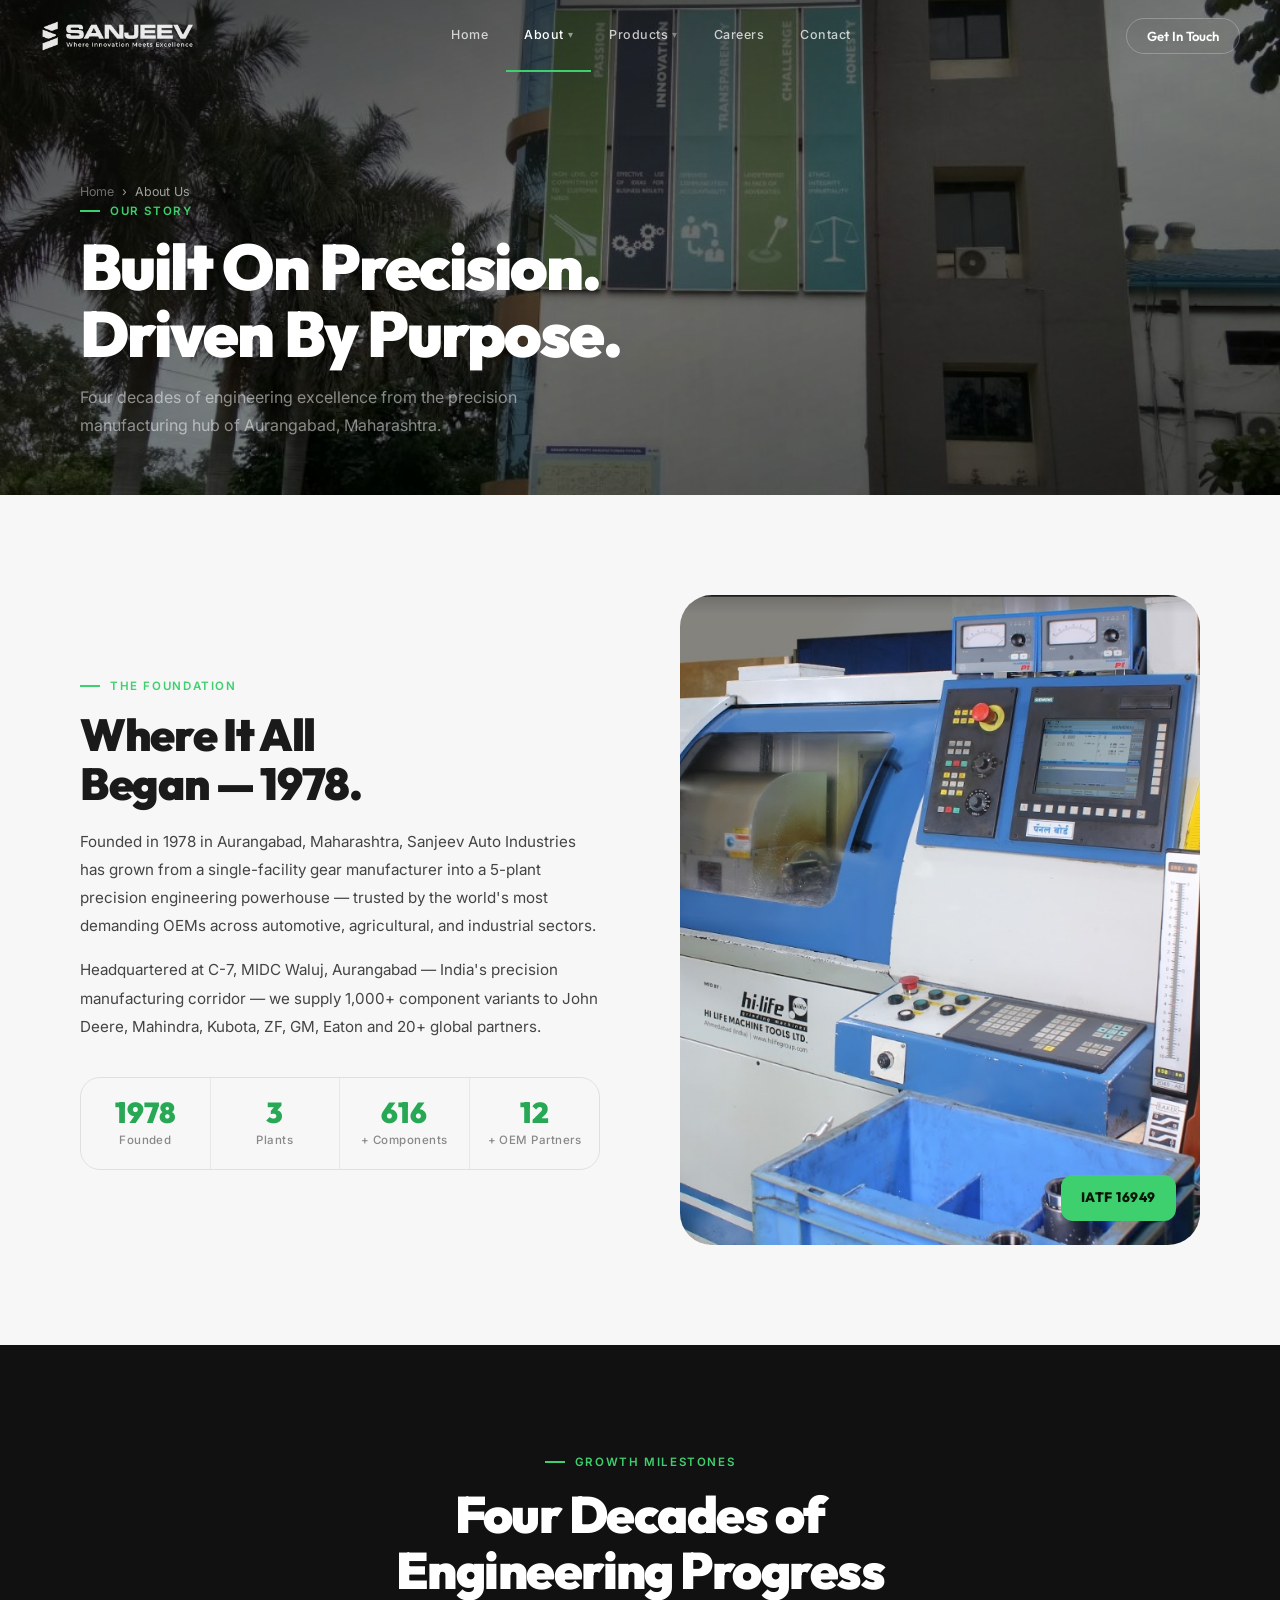
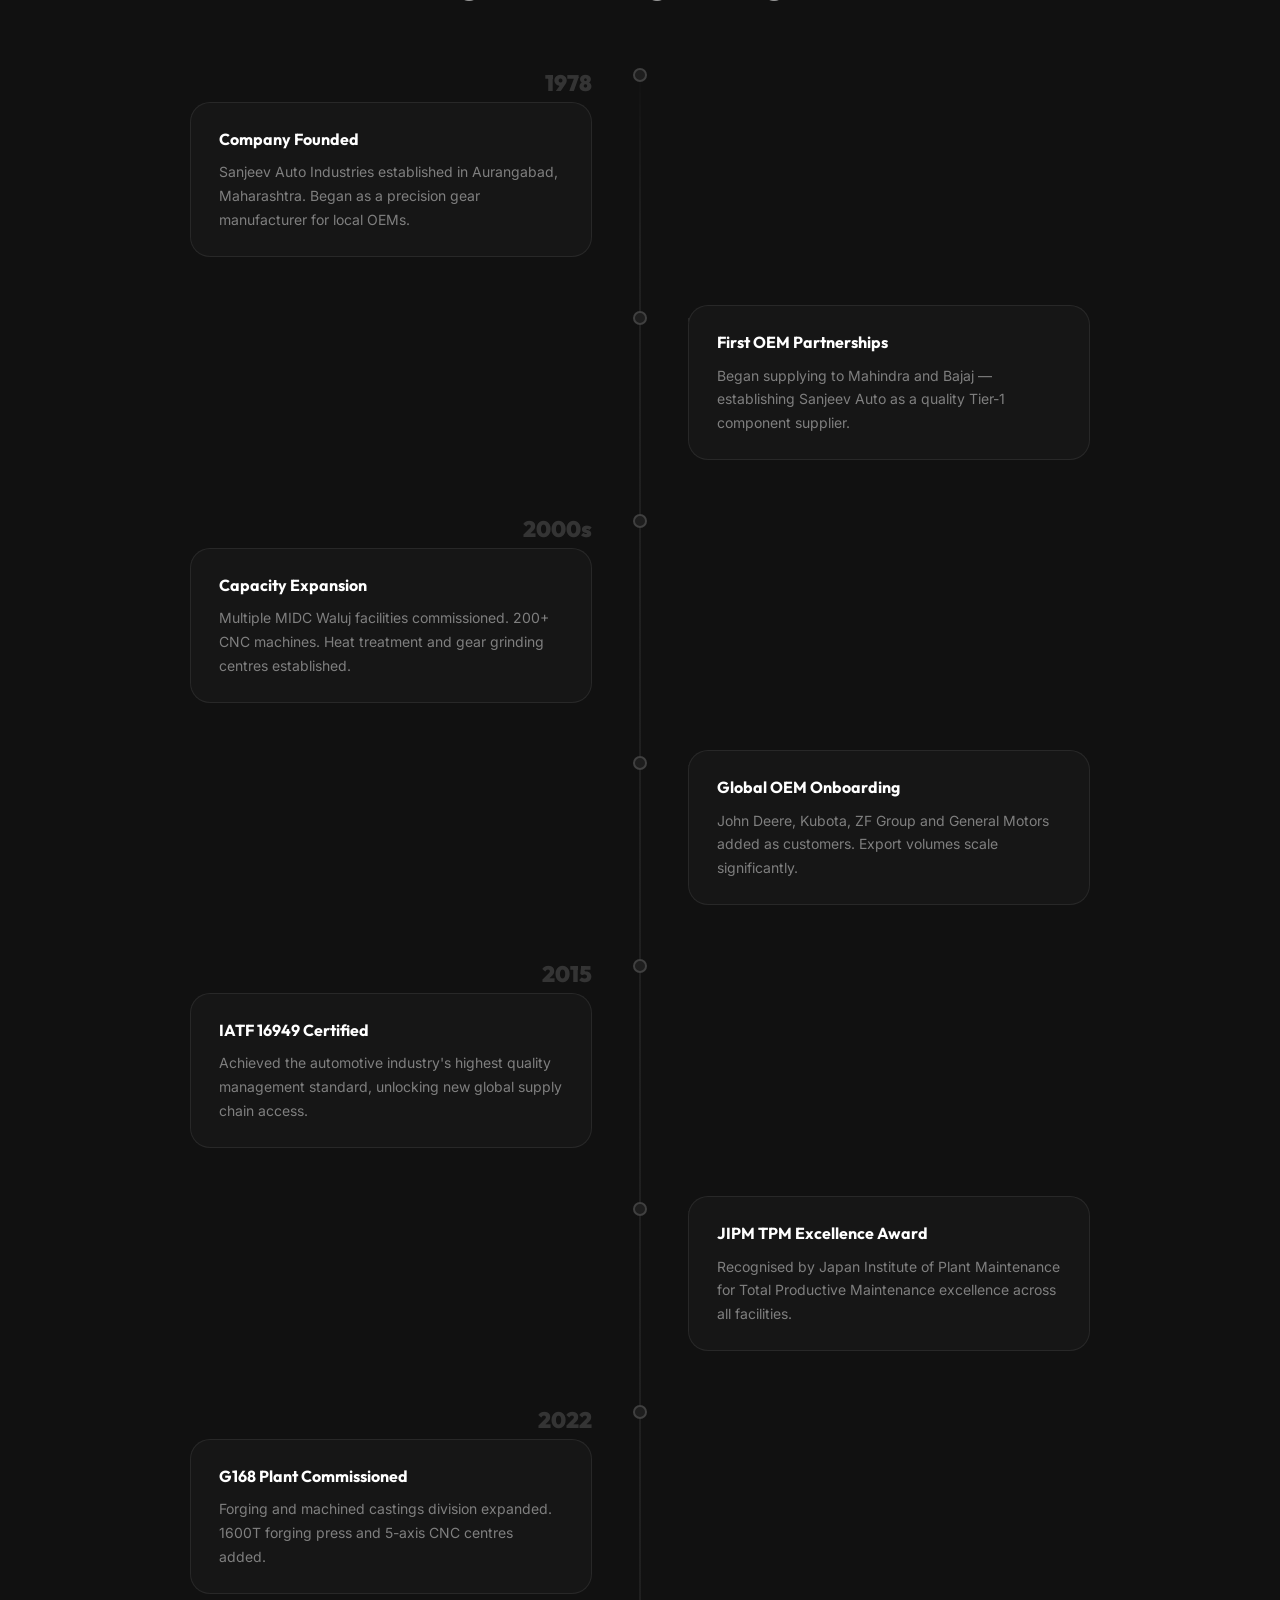
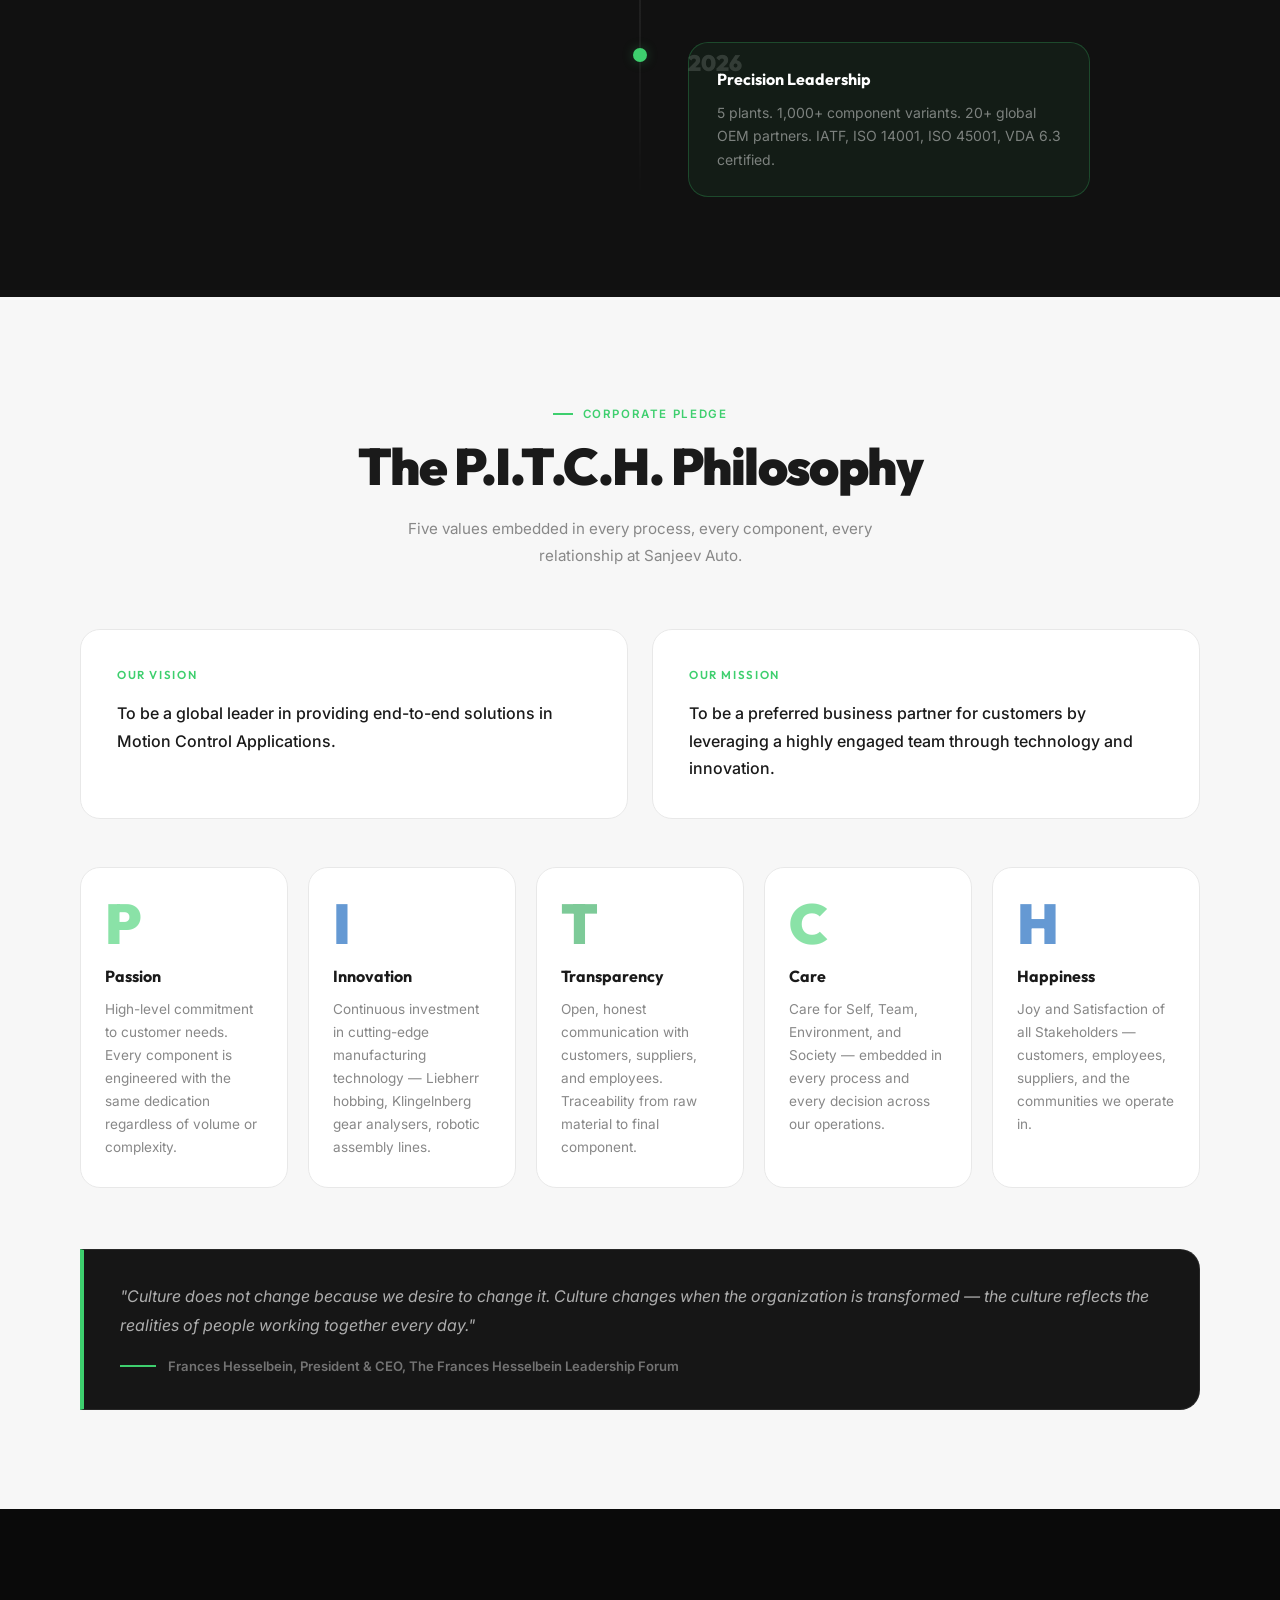
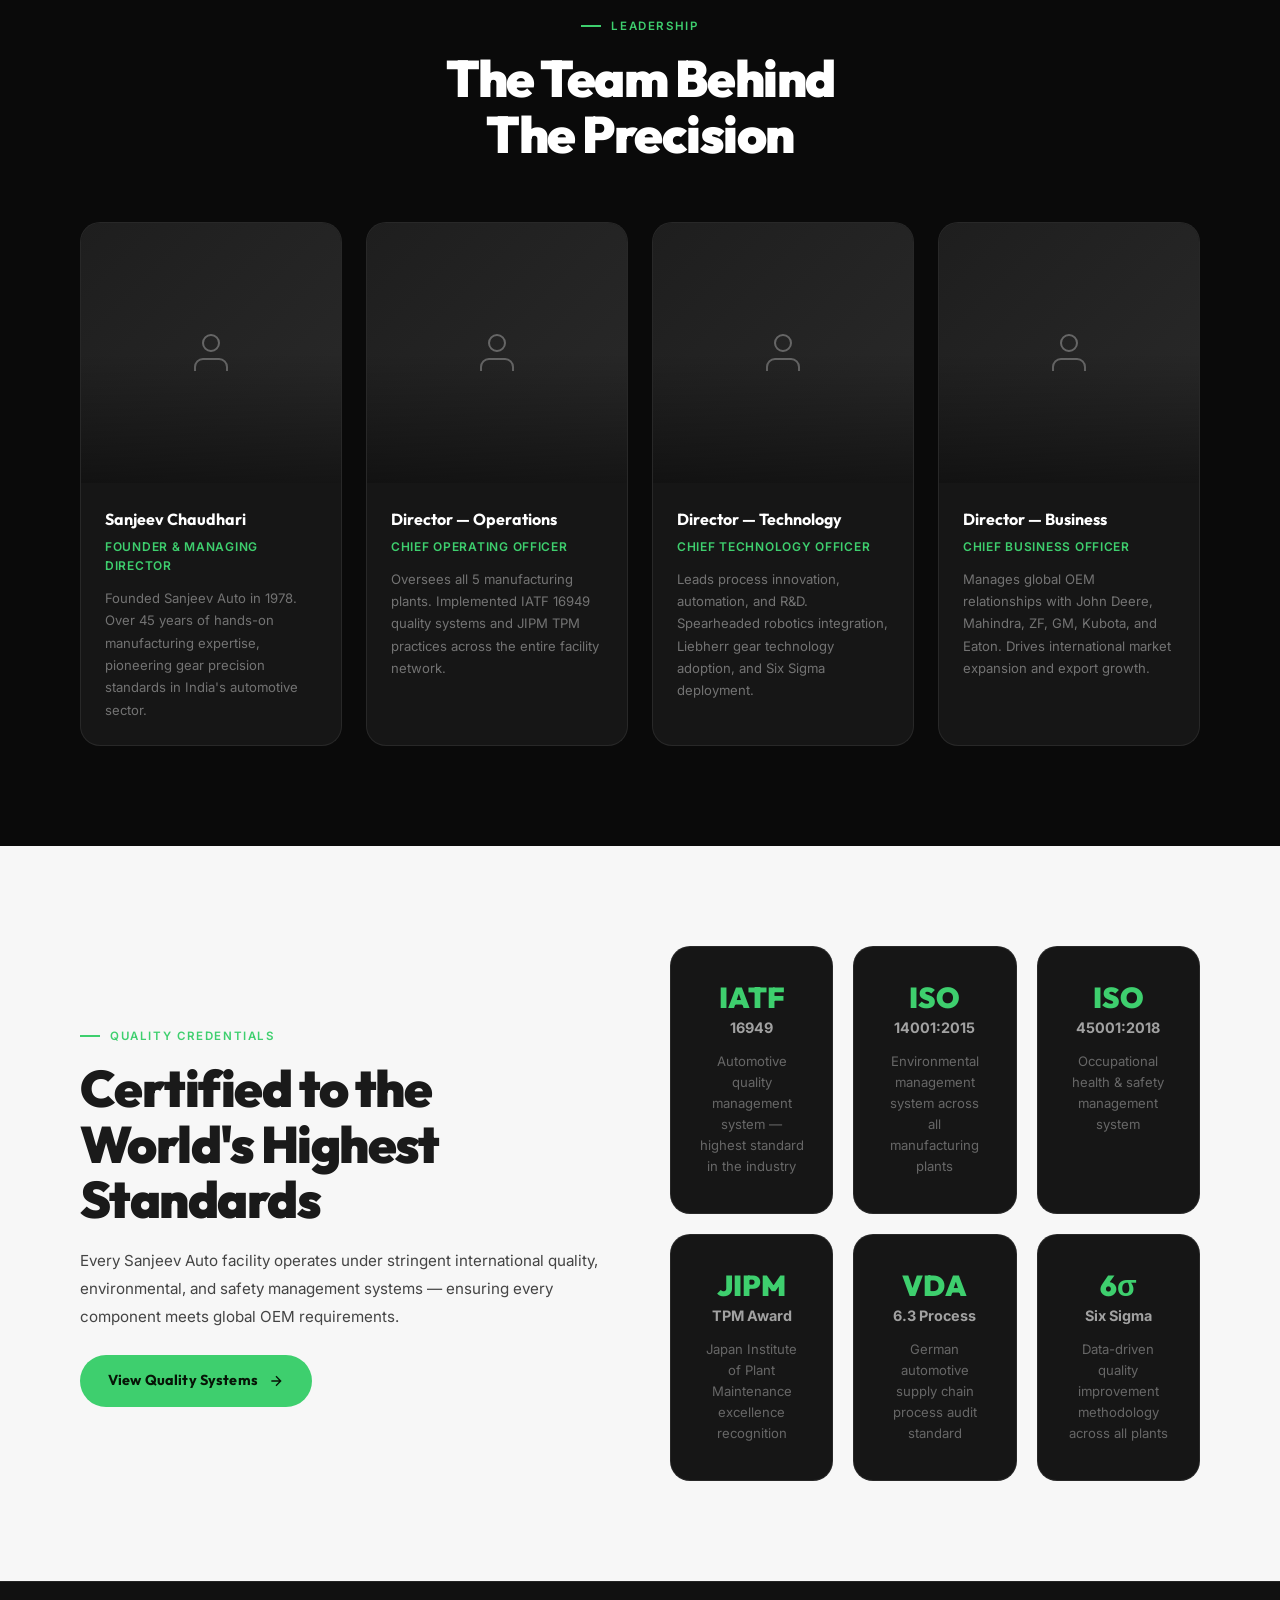
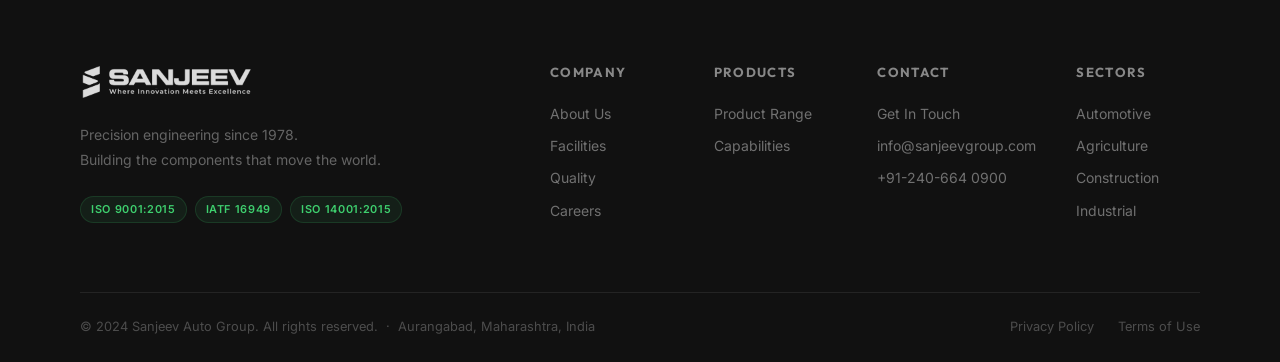
==== commit c0fe9bbc: "changed to tesla version - full website redesign all pages" ====
--- a/about.html
+++ b/about.html
@@ -1,415 +1,237 @@
-﻿<!DOCTYPE html>
+<!DOCTYPE html>
 <html lang="en">
 <head>
-<meta charset="UTF-8">
-<meta name="viewport" content="width=device-width, initial-scale=1.0">
-<title>About Sanjeev Auto | 45+ Years of Precision Manufacturing Since 1978</title>
-<meta name="description" content="Founded in 1978, Sanjeev Auto Industries is a premier precision component manufacturer in Aurangabad. 5 plants, 1000+ components, IATF 16949 certified, trusted by global OEMs.">
-<meta name="keywords" content="Sanjeev Auto about, precision manufacturer India, gear manufacturer Aurangabad, IATF certified, automotive supplier Maharashtra">
-<meta name="robots" content="index, follow">
-<link rel="canonical" href="https://www.sanjeevauto.com/about.html">
-<meta property="og:type" content="website">
-<meta property="og:url" content="https://www.sanjeevauto.com/about.html">
-<meta property="og:title" content="About Sanjeev Auto | 45+ Years of Precision Manufacturing">
-<meta property="og:description" content="Founded in 1978 in Aurangabad. 5 IATF 16949 certified plants, 1000+ precision components, trusted by John Deere, Mahindra, ZF & GM.">
-<meta property="og:image" content="images/K96-3.jpg">
-<meta property="og:site_name" content="Sanjeev Auto Industries">
-<meta name="twitter:card" content="summary_large_image">
-<meta name="twitter:title" content="About Sanjeev Auto | 45+ Years of Precision Manufacturing">
-<meta name="twitter:description" content="Founded in 1978. 5 IATF certified plants, 1000+ components, trusted by John Deere, ZF & GM.">
-<meta name="twitter:image" content="images/K96-3.jpg">
-<link rel="preconnect" href="https://fonts.googleapis.com">
-<link rel="preconnect" href="https://fonts.gstatic.com" crossorigin>
-<link href="https://fonts.googleapis.com/css2?family=Manrope:wght@300;400;500;600;700;800;900&family=Inter:wght@300;400;500;600&display=swap" rel="stylesheet">
-<link rel="stylesheet" href="styles.css">
-<link rel="stylesheet" href="pages.css">
-<link rel="stylesheet" href="premium.css" />
-<link rel="icon" href="logo.png" type="image/png">
-<link rel="shortcut icon" href="logo.png" type="image/png">
-<link rel="apple-touch-icon" href="logo.png">
-<meta name="theme-color" content="#050A06">
+  <meta charset="UTF-8" />
+  <meta name="viewport" content="width=device-width, initial-scale=1.0" />
+  <title>About Sanjeev Auto | 45+ Years of Precision Manufacturing Since 1978</title>
+  <meta name="description" content="Founded in 1978, Sanjeev Auto Industries is a premier precision component manufacturer in Aurangabad. 5 plants, 1000+ components, IATF 16949 certified, trusted by global OEMs." />
+  <meta property="og:title" content="About Sanjeev Auto | 45+ Years of Precision Manufacturing" />
+  <meta property="og:type" content="website" />
+  <meta name="theme-color" content="#0a0a0a" />
+  <link rel="preconnect" href="https://fonts.googleapis.com" />
+  <link rel="preconnect" href="https://fonts.gstatic.com" crossorigin />
+  <link href="https://fonts.googleapis.com/css2?family=Inter:wght@300;400;500;600;700&family=Outfit:wght@300;400;500;600;700;800;900&display=swap" rel="stylesheet" />
+  <link rel="stylesheet" href="tesla.css" />
+  <link rel="stylesheet" href="pages-tesla.css" />
+  <link rel="icon" type="image/png" href="logo.png" />
 </head>
 <body>
 
-<!-- POPUP CONTACT FORM -->
+<!-- POPUP -->
 <div class="popup-overlay" id="popupOverlay">
-  <div class="popup-modal" id="popupModal">
-    <button class="popup-close" id="popupClose" aria-label="Close">
-      <svg width="20" height="20" viewBox="0 0 24 24" fill="none" stroke="currentColor" stroke-width="2.5"><line x1="18" y1="6" x2="6" y2="18"/><line x1="6" y1="6" x2="18" y2="18"/></svg>
-    </button>
+  <div class="popup-modal" role="dialog" aria-modal="true">
     <div class="popup-left">
-      <div class="popup-brand">
-        <img src="logo.png" alt="Sanjeev Auto" height="36">
-      </div>
-      <div class="popup-info">
-        <h2>Let's engineer<br>something together.</h2>
-        <p>Share your requirement — our team responds within 24 hours.</p>
-        <div class="popup-contact-items">
-          <div class="pci">
-            <span class="pci-icon">
-              <svg width="14" height="14" viewBox="0 0 24 24" fill="none" stroke="currentColor" stroke-width="2"><path d="M4 4h16c1.1 0 2 .9 2 2v12c0 1.1-.9 2-2 2H4c-1.1 0-2-.9-2-2V6c0-1.1.9-2 2-2z"/><polyline points="22,6 12,13 2,6"/></svg>
-            </span>
-            <a href="mailto:info@sanjeevgroup.com">info@sanjeevgroup.com</a>
-          </div>
-          <div class="pci">
-            <span class="pci-icon">
-              <svg width="14" height="14" viewBox="0 0 24 24" fill="none" stroke="currentColor" stroke-width="2"><path d="M22 16.92v3a2 2 0 01-2.18 2 19.79 19.79 0 01-8.63-3.07A19.5 19.5 0 013.07 10.8 19.79 19.79 0 01.01 2.18 2 2 0 012 0h3a2 2 0 012 1.72c.127.96.361 1.903.7 2.81a2 2 0 01-.45 2.11L6.09 7.91a16 16 0 006 6l1.27-1.27a2 2 0 012.11-.45c.907.339 1.85.573 2.81.7A2 2 0 0122 16.92z"/></svg>
-            </span>
-            <a href="tel:+912406640900">+91-240-664 0900</a>
-          </div>
-          <div class="pci">
-            <span class="pci-icon">
-              <svg width="14" height="14" viewBox="0 0 24 24" fill="none" stroke="currentColor" stroke-width="2"><path d="M21 10c0 7-9 13-9 13s-9-6-9-13a9 9 0 0118 0z"/><circle cx="12" cy="10" r="3"/></svg>
-            </span>
-            <span>C-7, MIDC Waluj, Aurangabad, Maharashtra</span>
-          </div>
-        </div>
+      <img src="logo.png" alt="Sanjeev Auto" class="popup-logo" />
+      <h2 class="popup-title">Let's Build<br/><span>Something</span> Great</h2>
+      <p class="popup-tagline">Share your requirement and our engineering team responds within 24 hours.</p>
+      <div class="popup-stats">
+        <div class="pstat"><span class="pstat-n">45<sup>+</sup></span><span class="pstat-l">Years Precision</span></div>
+        <div class="pstat"><span class="pstat-n">20<sup>+</sup></span><span class="pstat-l">Global OEM Partners</span></div>
       </div>
     </div>
     <div class="popup-right">
-      <form class="popup-form" id="popupForm">
-        <div class="pf-row">
-          <div class="pf-group">
-            <label>Full Name *</label>
-            <input type="text" placeholder="Your name" required>
-          </div>
-          <div class="pf-group">
-            <label>Company</label>
-            <input type="text" placeholder="Company name">
-          </div>
-        </div>
-        <div class="pf-row">
-          <div class="pf-group">
-            <label>Email *</label>
-            <input type="email" placeholder="work@company.com" required>
-          </div>
-          <div class="pf-group">
-            <label>Phone</label>
-            <input type="tel" placeholder="+91 / International">
-          </div>
-        </div>
-        <div class="pf-group">
-          <label>Product / Requirement</label>
-          <select>
-            <option value="">Select product category</option>
-            <option>Gears — Spur / Helical / Bevel / Worm</option>
-            <option>Shafts — Splined / Stepped / Hollow</option>
-            <option>Shifter Forks</option>
-            <option>Gear Assemblies / Sub-assemblies</option>
-            <option>Machined Forgings</option>
-            <option>Machined Castings</option>
-            <option>Drive-train Sub-assemblies</option>
-            <option>Custom Engineering</option>
-          </select>
-        </div>
-        <div class="pf-group">
-          <label>Message</label>
-          <textarea rows="4" placeholder="Describe your requirement, volume, application, or attach a drawing reference..."></textarea>
-        </div>
-        <button type="submit" class="btn-submit">
-          Send Inquiry
-          <svg width="18" height="18" viewBox="0 0 24 24" fill="none" stroke="currentColor" stroke-width="2"><path d="M22 2L11 13M22 2l-7 20-4-9-9-4 20-7z"/></svg>
-        </button>
+      <button class="popup-close" id="popupClose" aria-label="Close">
+        <svg width="18" height="18" viewBox="0 0 24 24" fill="none" stroke="currentColor" stroke-width="2.5"><line x1="18" y1="6" x2="6" y2="18"/><line x1="6" y1="6" x2="18" y2="18"/></svg>
+      </button>
+      <form id="popupForm" novalidate>
+        <div class="form-row">
+          <div class="form-group"><label class="form-label">Full Name <span>*</span></label><input type="text" name="name" placeholder="Your Name" required /></div>
+          <div class="form-group"><label class="form-label">Company <span>*</span></label><input type="text" name="company" placeholder="Company Name" required /></div>
+        </div>
+        <div class="form-row">
+          <div class="form-group"><label class="form-label">Email <span>*</span></label><input type="email" name="email" placeholder="you@company.com" required /></div>
+          <div class="form-group"><label class="form-label">Phone</label><input type="tel" name="phone" placeholder="+91 98765 43210" /></div>
+        </div>
+        <div class="form-group">
+          <label class="form-label">Industry / Sector</label>
+          <select name="sector"><option value="">Select Sector</option><option>Automotive</option><option>Agriculture &amp; Farm Equipment</option><option>Construction &amp; Earthmoving</option><option>Industrial Machinery</option><option>Power Transmission</option><option>Other</option></select>
+        </div>
+        <div class="form-group"><label class="form-label">Your Requirement</label><textarea name="message" rows="4" placeholder="Describe your component requirement…"></textarea></div>
+        <button type="submit" class="btn-submit">Send Inquiry &#8594;</button>
       </form>
     </div>
   </div>
 </div>
 
+<!-- NAVBAR -->
 <nav class="navbar" id="navbar">
   <div class="nav-inner">
-
-    <a href="index.html" class="nav-logo">
-      <img src="logo.png" alt="Sanjeev Auto" height="42">
-    </a>
-
-    <div class="nav-links" id="navLinks">
-
-      <a href="index.html" class="nav-link">HOME</a>
-
-      <div class="nav-dropdown">
-        <a href="about.html" class="nav-link nav-link-active">ABOUT US <span class="nav-chevron">&#9662;</span></a>
-        <div class="nav-submenu">
-          <a href="about.html#pledge">Corporate Pledge</a>
-          <a href="blog.html">News &amp; Media</a>
-        </div>
-      </div>
-
-      <div class="nav-dropdown">
-        <a href="products.html" class="nav-link">MARKETS &amp; PRODUCTS <span class="nav-chevron">&#9662;</span></a>
-        <div class="nav-submenu">
-          <a href="index.html#industries">Key Markets</a>
-          <a href="products.html">Product Categories</a>
-          <a href="quality.html">Quality Initiatives</a>
-        </div>
-      </div>
-
-      <div class="nav-dropdown">
-        <a href="facilities.html" class="nav-link">PLANT &amp; QUALITY <span class="nav-chevron">&#9662;</span></a>
-        <div class="nav-submenu">
-          <a href="quality.html#certs">Certifications &amp; Awards</a>
-          <a href="facilities.html">Plant &amp; Facilities</a>
-          <a href="quality.html#policy">Policy</a>
-        </div>
-      </div>
-
-      <div class="nav-dropdown">
-        <a href="careers.html" class="nav-link">CAREERS <span class="nav-chevron">&#9662;</span></a>
-        <div class="nav-submenu">
-          <a href="careers.html#culture">Our Work Culture</a>
-          <a href="careers.html#why">Why Sanjeev?</a>
-        </div>
-      </div>
-
-      <div class="nav-dropdown">
-        <a href="#" class="nav-link">PORTALS <span class="nav-chevron">&#9662;</span></a>
-        <div class="nav-submenu">
-          <a href="#">Inventory Report for Customer</a>
-          <a href="#">Customer Portal</a>
-          <a href="#">Sanjeev Portal</a>
-          <a href="#">Customer Warehouse Portal</a>
-        </div>
-      </div>
-
-      <a href="contact.html" class="nav-link">CONTACT</a>
-
-    </div>
-
+    <a href="index.html" class="nav-logo"><img src="logo.png" alt="Sanjeev Auto Group" /></a>
+    <ul class="nav-links" id="navLinks">
+      <li><a href="index.html" class="nav-link">Home</a></li>
+      <li class="nav-dropdown"><a href="about.html" class="nav-link nav-link-active">About <span class="nav-chevron">&#9662;</span></a>
+        <div class="nav-submenu"><a href="about.html">About Us</a><a href="facilities.html">Our Facilities</a><a href="quality.html">Quality Systems</a></div>
+      </li>
+      <li class="nav-dropdown"><a href="products.html" class="nav-link">Products <span class="nav-chevron">&#9662;</span></a>
+        <div class="nav-submenu"><a href="products.html">Product Range</a><a href="capabilities.html">Capabilities</a></div>
+      </li>
+      <li><a href="careers.html" class="nav-link">Careers</a></li>
+      <li><a href="contact.html" class="nav-link">Contact</a></li>
+    </ul>
     <div class="nav-cta-group">
-      <button class="btn-gettouched" id="openPopup">
-        Get In Touch
-        <span class="btn-arrow">&#8594;</span>
-      </button>
-      <button class="hamburger" id="hamburger" aria-label="Menu">
-        <span></span><span></span><span></span>
-      </button>
-    </div>
-
+      <button class="nav-cta-btn" id="openPopupNav">Get In Touch</button>
+      <button class="hamburger" id="hamburger" aria-label="Toggle menu"><span></span><span></span><span></span></button>
+    </div>
   </div>
 </nav>
 
 <!-- PAGE BANNER -->
 <div class="page-banner">
-  <img class="pb-img" src="images/K96-5.jpg" alt="About Sanjeev Auto" loading="eager">
+  <img class="pb-img" src="images/K96-5.jpg" alt="About Sanjeev Auto" loading="eager" />
   <div class="pb-overlay"></div>
-  <div class="pb-breadcrumb">
-    <a href="index.html">Home</a><span>›</span><span style="color:rgba(255,255,255,0.7)">About Us</span>
-  </div>
+  <div class="pb-breadcrumb"><a href="index.html">Home</a><span>›</span><span>About Us</span></div>
   <div class="pb-content">
     <div class="pb-eyebrow">Our Story</div>
-    <h1>Built On Precision.<br>Driven By Purpose.</h1>
+    <h1>Built On Precision.<br/>Driven By Purpose.</h1>
     <p>Four decades of engineering excellence from the precision manufacturing hub of Aurangabad, Maharashtra.</p>
   </div>
 </div>
 
-<!-- ═══ ABOUT INTRO ═══ -->
-<section class="about-intro-sec">
-  <div class="container">
-    <div class="about-intro-grid">
-      <div class="aig-text">
-        <div class="eyebrow">The Foundation</div>
-        <h2 class="sec-title">Where It All<br>Began — 1978.</h2>
-        <p style="font-size:1rem;color:var(--text-3);line-height:1.8;margin-bottom:18px;">Founded in 1978 in Aurangabad, Maharashtra, Sanjeev Auto Industries has grown from a single-facility gear manufacturer into a 7-plant precision engineering powerhouse — trusted by the world's most demanding OEMs across automotive, agricultural, and industrial sectors.</p>
-        <p style="font-size:1rem;color:var(--text-3);line-height:1.8;margin-bottom:32px;">Headquartered at C-7, MIDC Waluj, Aurangabad — India's precision manufacturing corridor — we supply 1,000+ component variants to John Deere, Mahindra, Kubota, ZF, GM, Eaton and 20+ global partners.</p>
-        <div class="aig-stats">
-          <div class="aigs-item"><span>1978</span><small>Founded</small></div>
-          <div class="aigs-item"><span class="counter" data-target="5">0</span><small>Manufacturing Plants</small></div>
-          <div class="aigs-item"><span class="counter" data-target="1000">0</span>+<small>Component Variants</small></div>
-          <div class="aigs-item"><span class="counter" data-target="20">0</span>+<small>Global OEM Partners</small></div>
-        </div>
-      </div>
-      <div class="aig-images">
-        <div class="aigi-main">
-          <img src="images/K96-3.jpg" alt="CNC Precision Machining" loading="lazy">
-          <div class="aigi-caption">CNC Precision Machining — MIDC Waluj, Aurangabad</div>
-        </div>
-        <div class="aigi-secondary">
-          <img src="images/Spline-Rolling-scaled.jpg" alt="Manufacturing Floor" loading="lazy">
-        </div>
-        <div class="aigi-badge">
-          <div style="font-family:'Manrope',sans-serif;font-size:1.1rem;font-weight:900;color:var(--teal);line-height:1;">IATF</div>
-          <div style="font-size:0.65rem;font-weight:700;color:var(--text-3);text-transform:uppercase;letter-spacing:0.08em;margin-top:3px;">16949 Certified</div>
-        </div>
-      </div>
-    </div>
-  </div>
-</section>
-
-<!-- ═══ TIMELINE ═══ -->
-<section class="abt-timeline-sec">
-  <div class="container">
-    <div class="sec-header reveal">
-      <div class="eyebrow">Growth Milestones</div>
-      <h2 class="sec-title">Four Decades of<br>Engineering Progress</h2>
-    </div>
-    <div class="abt-timeline">
-      <div class="atl-item reveal">
-        <div class="atl-year">1978</div>
-        <div class="atl-dot"></div>
-        <div class="atl-card">
-          <h4>Company Founded</h4>
-          <p>Sanjeev Auto Industries established in Aurangabad, Maharashtra. Began as a precision gear manufacturer for local OEMs.</p>
-        </div>
-      </div>
-      <div class="atl-item right reveal" style="--delay:0.05s">
-        <div class="atl-year">1990s</div>
-        <div class="atl-dot"></div>
-        <div class="atl-card">
-          <h4>First OEM Partnerships</h4>
-          <p>Began supplying to Mahindra and Bajaj — establishing Sanjeev Auto as a quality Tier-1 component supplier.</p>
-        </div>
-      </div>
-      <div class="atl-item reveal" style="--delay:0.1s">
-        <div class="atl-year">2000s</div>
-        <div class="atl-dot"></div>
-        <div class="atl-card">
-          <h4>Capacity Expansion</h4>
-          <p>Multiple MIDC Waluj facilities commissioned. 200+ CNC machines. Heat treatment and gear grinding centres established.</p>
-        </div>
-      </div>
-      <div class="atl-item right reveal" style="--delay:0.15s">
-        <div class="atl-year">2010</div>
-        <div class="atl-dot"></div>
-        <div class="atl-card">
-          <h4>Global OEM Onboarding</h4>
-          <p>John Deere, Kubota, ZF Group and General Motors added as customers. Export volumes scale significantly.</p>
-        </div>
-      </div>
-      <div class="atl-item reveal" style="--delay:0.2s">
-        <div class="atl-year">2015</div>
-        <div class="atl-dot"></div>
-        <div class="atl-card">
-          <h4>IATF 16949 Certified</h4>
-          <p>Achieved the automotive industry's highest quality management standard, unlocking new global supply chain access.</p>
-        </div>
-      </div>
-      <div class="atl-item right reveal" style="--delay:0.25s">
-        <div class="atl-year">2018</div>
-        <div class="atl-dot"></div>
-        <div class="atl-card">
-          <h4>JIPM TPM Excellence Award</h4>
-          <p>Recognised by Japan Institute of Plant Maintenance for Total Productive Maintenance excellence across all facilities.</p>
-        </div>
-      </div>
-      <div class="atl-item reveal" style="--delay:0.3s">
-        <div class="atl-year">2022</div>
-        <div class="atl-dot"></div>
-        <div class="atl-card">
-          <h4>G168 Plant Commissioned</h4>
-          <p>Forging and machined castings division expanded. 1600T forging press and 5-axis CNC centres added.</p>
-        </div>
-      </div>
-      <div class="atl-item right reveal" style="--delay:0.35s">
-        <div class="atl-year">2026</div>
-        <div class="atl-dot atl-dot-active"></div>
-        <div class="atl-card atl-card-active">
-          <h4>Precision Leadership</h4>
-          <p>5 plants. 1,000+ component variants. 20+ global OEM partners. IATF, ISO 14001, ISO 45001, VDA 6.3 certified.</p>
-        </div>
-      </div>
-    </div>
-  </div>
-</section>
-
-<!-- ═══ P.I.T.C.H. PHILOSOPHY ═══ -->
-<section id="pledge" class="abt-pitch-sec">
-  <div class="container">
-    <div class="sec-header reveal">
-      <div class="eyebrow">Corporate Pledge</div>
-      <h2 class="sec-title">The P.I.T.C.H. Philosophy</h2>
-      <p class="sec-sub">Five values embedded in every process, every component, every relationship at Sanjeev Auto.</p>
-    </div>
-    <div class="abt-vision-mission reveal">
-      <div style="background:var(--card);border:1.5px solid var(--border);border-radius:var(--r-lg);padding:32px;">
-        <div class="eyebrow" style="margin-bottom:12px;">Our Vision</div>
-        <p style="font-size:1rem;color:var(--text);font-weight:600;line-height:1.65;">To be a global leader in providing end-to-end solutions in Motion Control Applications.</p>
-      </div>
-      <div style="background:var(--card);border:1.5px solid var(--border);border-radius:var(--r-lg);padding:32px;">
-        <div class="eyebrow" style="margin-bottom:12px;">Our Mission</div>
-        <p style="font-size:1rem;color:var(--text);font-weight:600;line-height:1.65;">To be a preferred business partner for customers by leveraging a highly engaged team through technology and innovation.</p>
-      </div>
-    </div>
-    <div class="abt-pitch-grid">
-      <div class="apg-card reveal" style="--delay:0s">
-        <div class="apg-letter" style="color:var(--teal)">P</div>
-        <div class="apg-body">
-          <h4>Passion</h4>
-          <p>High-level commitment to customer needs. Every component is engineered with the same dedication regardless of volume or complexity.</p>
-        </div>
-      </div>
-      <div class="apg-card reveal" style="--delay:0.07s">
-        <div class="apg-letter" style="color:var(--navy)">I</div>
-        <div class="apg-body">
-          <h4>Innovation</h4>
-          <p>Continuous investment in cutting-edge manufacturing technology — Liebherr hobbing, Klingelnberg gear analysers, robotic assembly lines.</p>
-        </div>
-      </div>
-      <div class="apg-card reveal" style="--delay:0.14s">
-        <div class="apg-letter" style="color:var(--green)">T</div>
-        <div class="apg-body">
-          <h4>Transparency</h4>
-          <p>Open, honest communication with customers, suppliers, and employees. Traceability from raw material to final component.</p>
-        </div>
-      </div>
-      <div class="apg-card reveal" style="--delay:0.21s">
-        <div class="apg-letter" style="color:var(--teal)">C</div>
-        <div class="apg-body">
-          <h4>Care</h4>
-          <p>Care for Self, Team, Environment, and Society — embedded in every process and every decision across our operations.</p>
-        </div>
-      </div>
-      <div class="apg-card reveal" style="--delay:0.28s">
-        <div class="apg-letter" style="color:var(--navy)">H</div>
-        <div class="apg-body">
-          <h4>Happiness</h4>
-          <p>Joy and Satisfaction of all Stakeholders — customers, employees, suppliers, and the communities we operate in.</p>
-        </div>
-      </div>
-    </div>
-    <div class="abt-quote-block reveal" style="margin-top:60px;background:var(--card);border-left:4px solid var(--teal);border-radius:0 var(--r-lg) var(--r-lg) 0;padding:36px 40px;">
-      <p style="font-size:1.05rem;color:var(--text);font-style:italic;line-height:1.8;margin-bottom:20px;">"Culture does not change because we desire to change it. Culture changes when the organization is transformed — the culture reflects the realities of people working together every day."</p>
-      <div style="display:flex;align-items:center;gap:12px;">
-        <div style="width:40px;height:2px;background:var(--teal);flex-shrink:0;"></div>
-        <span style="font-size:0.85rem;font-weight:700;color:var(--text-3);">Frances Hesselbein, President &amp; CEO, The Frances Hesselbein Leadership Forum</span>
-      </div>
-    </div>
-  </div>
-</section>
-
-<!-- ═══ LEADERSHIP ═══ -->
-<section class="leadership-section">
-  <div class="container">
-    <div class="sec-header reveal">
-      <div class="eyebrow">Leadership</div>
-      <h2 class="sec-title">The Team Behind<br>The Precision</h2>
-      <p class="sec-sub">Decades of combined engineering and manufacturing leadership driving Sanjeev Auto's global growth.</p>
+<!-- ABOUT INTRO -->
+<section class="page-section page-section--light">
+  <div class="page-inner">
+    <div class="intro-grid">
+      <div class="intro-text t-reveal t-reveal--left">
+        <div class="section-eyebrow">The Foundation</div>
+        <h2 class="section-title">Where It All<br/>Began — 1978.</h2>
+        <p class="intro-body">Founded in 1978 in Aurangabad, Maharashtra, Sanjeev Auto Industries has grown from a single-facility gear manufacturer into a 5-plant precision engineering powerhouse — trusted by the world's most demanding OEMs across automotive, agricultural, and industrial sectors.</p>
+        <p class="intro-body">Headquartered at C-7, MIDC Waluj, Aurangabad — India's precision manufacturing corridor — we supply 1,000+ component variants to John Deere, Mahindra, Kubota, ZF, GM, Eaton and 20+ global partners.</p>
+        <div class="intro-stats">
+          <div class="intro-stat"><span class="intro-stat-n">1978</span><span class="intro-stat-l">Founded</span></div>
+          <div class="intro-stat"><span class="intro-stat-n counter" data-target="5">0</span><span class="intro-stat-l">Plants</span></div>
+          <div class="intro-stat"><span class="intro-stat-n counter" data-target="1000">0</span><span class="intro-stat-l">+ Components</span></div>
+          <div class="intro-stat"><span class="intro-stat-n counter" data-target="20">0</span><span class="intro-stat-l">+ OEM Partners</span></div>
+        </div>
+      </div>
+      <div class="intro-image-wrap t-reveal t-reveal--right">
+        <img src="images/K96-3.jpg" alt="CNC Precision Machining" loading="lazy" />
+        <div class="intro-image-badge">IATF 16949</div>
+      </div>
+    </div>
+  </div>
+</section>
+
+<!-- TIMELINE -->
+<section class="page-section page-section--dark">
+  <div class="page-inner">
+    <div style="text-align:center;margin-bottom:64px;" class="t-reveal">
+      <div class="section-eyebrow" style="justify-content:center;">Growth Milestones</div>
+      <h2 class="section-title section-title--light">Four Decades of<br/>Engineering Progress</h2>
+    </div>
+    <div class="timeline">
+      <div class="tl-item t-reveal">
+        <div class="tl-year">1978</div>
+        <div class="tl-dot"></div>
+        <div class="tl-card"><h4>Company Founded</h4><p>Sanjeev Auto Industries established in Aurangabad, Maharashtra. Began as a precision gear manufacturer for local OEMs.</p></div>
+      </div>
+      <div class="tl-item tl-right t-reveal">
+        <div class="tl-year">1990s</div>
+        <div class="tl-dot"></div>
+        <div class="tl-card"><h4>First OEM Partnerships</h4><p>Began supplying to Mahindra and Bajaj — establishing Sanjeev Auto as a quality Tier-1 component supplier.</p></div>
+      </div>
+      <div class="tl-item t-reveal">
+        <div class="tl-year">2000s</div>
+        <div class="tl-dot"></div>
+        <div class="tl-card"><h4>Capacity Expansion</h4><p>Multiple MIDC Waluj facilities commissioned. 200+ CNC machines. Heat treatment and gear grinding centres established.</p></div>
+      </div>
+      <div class="tl-item tl-right t-reveal">
+        <div class="tl-year">2010</div>
+        <div class="tl-dot"></div>
+        <div class="tl-card"><h4>Global OEM Onboarding</h4><p>John Deere, Kubota, ZF Group and General Motors added as customers. Export volumes scale significantly.</p></div>
+      </div>
+      <div class="tl-item t-reveal">
+        <div class="tl-year">2015</div>
+        <div class="tl-dot"></div>
+        <div class="tl-card"><h4>IATF 16949 Certified</h4><p>Achieved the automotive industry's highest quality management standard, unlocking new global supply chain access.</p></div>
+      </div>
+      <div class="tl-item tl-right t-reveal">
+        <div class="tl-year">2018</div>
+        <div class="tl-dot"></div>
+        <div class="tl-card"><h4>JIPM TPM Excellence Award</h4><p>Recognised by Japan Institute of Plant Maintenance for Total Productive Maintenance excellence across all facilities.</p></div>
+      </div>
+      <div class="tl-item t-reveal">
+        <div class="tl-year">2022</div>
+        <div class="tl-dot"></div>
+        <div class="tl-card"><h4>G168 Plant Commissioned</h4><p>Forging and machined castings division expanded. 1600T forging press and 5-axis CNC centres added.</p></div>
+      </div>
+      <div class="tl-item tl-right t-reveal">
+        <div class="tl-year">2026</div>
+        <div class="tl-dot tl-dot--active"></div>
+        <div class="tl-card tl-card--active"><h4>Precision Leadership</h4><p>5 plants. 1,000+ component variants. 20+ global OEM partners. IATF, ISO 14001, ISO 45001, VDA 6.3 certified.</p></div>
+      </div>
+    </div>
+  </div>
+</section>
+
+<!-- P.I.T.C.H PHILOSOPHY -->
+<section class="page-section page-section--light" id="pledge">
+  <div class="page-inner">
+    <div style="text-align:center;margin-bottom:60px;" class="t-reveal">
+      <div class="section-eyebrow" style="justify-content:center;">Corporate Pledge</div>
+      <h2 class="section-title">The P.I.T.C.H. Philosophy</h2>
+      <p style="font-size:0.95rem;color:var(--text-faint);max-width:520px;margin:0 auto;line-height:1.8;">Five values embedded in every process, every component, every relationship at Sanjeev Auto.</p>
+    </div>
+    <div class="vm-grid t-reveal" style="margin-bottom:48px;">
+      <div class="vm-card" style="background:#fff;border:1px solid #e8e8e8;">
+        <h3>Our Vision</h3>
+        <p style="color:var(--text-dark);font-size:1rem;line-height:1.7;">To be a global leader in providing end-to-end solutions in Motion Control Applications.</p>
+      </div>
+      <div class="vm-card" style="background:#fff;border:1px solid #e8e8e8;">
+        <h3>Our Mission</h3>
+        <p style="color:var(--text-dark);font-size:1rem;line-height:1.7;">To be a preferred business partner for customers by leveraging a highly engaged team through technology and innovation.</p>
+      </div>
+    </div>
+    <div class="value-grid">
+      <div class="value-card t-reveal" style="--sd:.0s"><div class="value-letter">P</div><h4>Passion</h4><p>High-level commitment to customer needs. Every component is engineered with the same dedication regardless of volume or complexity.</p></div>
+      <div class="value-card t-reveal" style="--sd:.08s"><div class="value-letter" style="color:var(--blue);">I</div><h4>Innovation</h4><p>Continuous investment in cutting-edge manufacturing technology — Liebherr hobbing, Klingelnberg gear analysers, robotic assembly lines.</p></div>
+      <div class="value-card t-reveal" style="--sd:.16s"><div class="value-letter" style="color:var(--accent-dk);">T</div><h4>Transparency</h4><p>Open, honest communication with customers, suppliers, and employees. Traceability from raw material to final component.</p></div>
+      <div class="value-card t-reveal" style="--sd:.24s"><div class="value-letter">C</div><h4>Care</h4><p>Care for Self, Team, Environment, and Society — embedded in every process and every decision across our operations.</p></div>
+      <div class="value-card t-reveal" style="--sd:.32s"><div class="value-letter" style="color:var(--blue);">H</div><h4>Happiness</h4><p>Joy and Satisfaction of all Stakeholders — customers, employees, suppliers, and the communities we operate in.</p></div>
+    </div>
+    <div class="quote-block t-reveal">
+      <blockquote>"Culture does not change because we desire to change it. Culture changes when the organization is transformed — the culture reflects the realities of people working together every day."</blockquote>
+      <div class="quote-attr">
+        <div class="quote-attr-line"></div>
+        <span>Frances Hesselbein, President &amp; CEO, The Frances Hesselbein Leadership Forum</span>
+      </div>
+    </div>
+  </div>
+</section>
+
+<!-- LEADERSHIP -->
+<section class="page-section page-section--darker">
+  <div class="page-inner">
+    <div style="text-align:center;margin-bottom:60px;" class="t-reveal">
+      <div class="section-eyebrow" style="justify-content:center;">Leadership</div>
+      <h2 class="section-title section-title--light">The Team Behind<br/>The Precision</h2>
     </div>
     <div class="leadership-grid">
-      <div class="leader-card reveal" style="--delay:0s">
-        <div class="leader-photo lp-1"></div>
+      <div class="leader-card t-reveal" style="--sd:0s">
+        <div class="leader-photo"><div class="lp-bg"><svg width="48" height="48" viewBox="0 0 24 24" fill="none" stroke="currentColor" stroke-width="1"><path d="M20 21v-2a4 4 0 00-4-4H8a4 4 0 00-4 4v2"/><circle cx="12" cy="7" r="4"/></svg></div></div>
         <div class="leader-info">
           <h3>Sanjeev Chaudhari</h3>
-          <span class="leader-title">Founder & Managing Director</span>
+          <span class="leader-title">Founder &amp; Managing Director</span>
           <p>Founded Sanjeev Auto in 1978. Over 45 years of hands-on manufacturing expertise, pioneering gear precision standards in India's automotive sector.</p>
         </div>
       </div>
-      <div class="leader-card reveal" style="--delay:0.06s">
-        <div class="leader-photo lp-2"></div>
+      <div class="leader-card t-reveal" style="--sd:.08s">
+        <div class="leader-photo"><div class="lp-bg"><svg width="48" height="48" viewBox="0 0 24 24" fill="none" stroke="currentColor" stroke-width="1"><path d="M20 21v-2a4 4 0 00-4-4H8a4 4 0 00-4 4v2"/><circle cx="12" cy="7" r="4"/></svg></div></div>
         <div class="leader-info">
           <h3>Director — Operations</h3>
           <span class="leader-title">Chief Operating Officer</span>
           <p>Oversees all 5 manufacturing plants. Implemented IATF 16949 quality systems and JIPM TPM practices across the entire facility network.</p>
         </div>
       </div>
-      <div class="leader-card reveal" style="--delay:0.12s">
-        <div class="leader-photo lp-3"></div>
+      <div class="leader-card t-reveal" style="--sd:.16s">
+        <div class="leader-photo"><div class="lp-bg"><svg width="48" height="48" viewBox="0 0 24 24" fill="none" stroke="currentColor" stroke-width="1"><path d="M20 21v-2a4 4 0 00-4-4H8a4 4 0 00-4 4v2"/><circle cx="12" cy="7" r="4"/></svg></div></div>
         <div class="leader-info">
           <h3>Director — Technology</h3>
           <span class="leader-title">Chief Technology Officer</span>
-          <p>Leads process innovation, automation, and R&D. Spearheaded robotics integration, Liebherr gear technology adoption, and Six Sigma deployment.</p>
-        </div>
-      </div>
-      <div class="leader-card reveal" style="--delay:0.18s">
-        <div class="leader-photo lp-4"></div>
+          <p>Leads process innovation, automation, and R&amp;D. Spearheaded robotics integration, Liebherr gear technology adoption, and Six Sigma deployment.</p>
+        </div>
+      </div>
+      <div class="leader-card t-reveal" style="--sd:.24s">
+        <div class="leader-photo"><div class="lp-bg"><svg width="48" height="48" viewBox="0 0 24 24" fill="none" stroke="currentColor" stroke-width="1"><path d="M20 21v-2a4 4 0 00-4-4H8a4 4 0 00-4 4v2"/><circle cx="12" cy="7" r="4"/></svg></div></div>
         <div class="leader-info">
           <h3>Director — Business</h3>
           <span class="leader-title">Chief Business Officer</span>
@@ -420,28 +242,23 @@
   </div>
 </section>
 
-<!-- ═══ CERTIFICATIONS ═══ -->
-<section class="abt-certs-sec">
-  <div class="container">
-    <div class="abt-certs-inner">
-      <div class="reveal-left">
-        <div class="eyebrow">Quality Credentials</div>
-        <h2 class="sec-title">Certified to the<br>World's Highest Standards</h2>
-        <p style="color:var(--text-3);font-size:0.95rem;line-height:1.75;max-width:420px;margin-bottom:32px;">
-          Every Sanjeev Auto facility operates under stringent international quality, environmental, and safety management systems — ensuring every component meets global OEM requirements.
-        </p>
-        <a href="quality.html" class="outline-btn">
-          View Quality Systems
-          <svg width="16" height="16" viewBox="0 0 24 24" fill="none" stroke="currentColor" stroke-width="2"><path d="M5 12h14M12 5l7 7-7 7"/></svg>
-        </a>
-      </div>
-      <div class="abt-cert-grid reveal-right">
-        <div class="acg-item"><span>IATF</span><small>16949</small></div>
-        <div class="acg-item"><span>ISO</span><small>14001:2015</small></div>
-        <div class="acg-item"><span>ISO</span><small>45001:2018</small></div>
-        <div class="acg-item"><span>JIPM</span><small>TPM Award</small></div>
-        <div class="acg-item"><span>VDA</span><small>6.3 Process</small></div>
-        <div class="acg-item"><span>6σ</span><small>Six Sigma</small></div>
+<!-- CERTIFICATIONS -->
+<section class="page-section page-section--light">
+  <div class="page-inner">
+    <div class="intro-grid" style="gap:60px;">
+      <div class="t-reveal t-reveal--left">
+        <div class="section-eyebrow">Quality Credentials</div>
+        <h2 class="section-title">Certified to the<br/>World's Highest Standards</h2>
+        <p class="intro-body">Every Sanjeev Auto facility operates under stringent international quality, environmental, and safety management systems — ensuring every component meets global OEM requirements.</p>
+        <a href="quality.html" class="btn-primary" style="text-decoration:none;margin-top:8px;">View Quality Systems <svg width="16" height="16" viewBox="0 0 24 24" fill="none" stroke="currentColor" stroke-width="2"><path d="M5 12h14M12 5l7 7-7 7"/></svg></a>
+      </div>
+      <div class="cert-grid t-reveal t-reveal--right">
+        <div class="cert-block"><div class="cert-block-code">IATF</div><span class="cert-block-num">16949</span><p>Automotive quality management system — highest standard in the industry</p></div>
+        <div class="cert-block"><div class="cert-block-code">ISO</div><span class="cert-block-num">14001:2015</span><p>Environmental management system across all manufacturing plants</p></div>
+        <div class="cert-block"><div class="cert-block-code">ISO</div><span class="cert-block-num">45001:2018</span><p>Occupational health &amp; safety management system</p></div>
+        <div class="cert-block"><div class="cert-block-code">JIPM</div><span class="cert-block-num">TPM Award</span><p>Japan Institute of Plant Maintenance excellence recognition</p></div>
+        <div class="cert-block"><div class="cert-block-code">VDA</div><span class="cert-block-num">6.3 Process</span><p>German automotive supply chain process audit standard</p></div>
+        <div class="cert-block"><div class="cert-block-code">6σ</div><span class="cert-block-num">Six Sigma</span><p>Data-driven quality improvement methodology across all plants</p></div>
       </div>
     </div>
   </div>
@@ -453,52 +270,48 @@
     <div class="footer-brand">
       <img src="logo.png" alt="Sanjeev Auto" class="footer-logo" />
       <p class="footer-tagline">Precision engineering since 1978.<br/>Building the components that move the world.</p>
-      <div class="footer-social">
-        <a href="#" aria-label="LinkedIn" class="fsoc"><svg width="16" height="16" viewBox="0 0 24 24" fill="currentColor"><path d="M16 8a6 6 0 016 6v7h-4v-7a2 2 0 00-2-2 2 2 0 00-2 2v7h-4v-7a6 6 0 016-6zM2 9h4v12H2z"/><circle cx="4" cy="4" r="2"/></svg></a>
-        <a href="#" aria-label="YouTube" class="fsoc"><svg width="16" height="16" viewBox="0 0 24 24" fill="currentColor"><path d="M22.54 6.42a2.78 2.78 0 00-1.95-1.96C18.88 4 12 4 12 4s-6.88 0-8.59.46A2.78 2.78 0 001.46 6.42 29 29 0 001 12a29 29 0 00.46 5.58 2.78 2.78 0 001.95 1.96C5.12 20 12 20 12 20s6.88 0 8.59-.46a2.78 2.78 0 001.95-1.96A29 29 0 0023 12a29 29 0 00-.46-5.58z"/><polygon points="9.75 15.02 15.5 12 9.75 8.98 9.75 15.02" fill="white"/></svg></a>
-      </div>
-    </div>
-    <div class="footer-links">
-      <div class="footer-col">
-        <h5>Company</h5>
-        <a href="about.html">About Us</a>
-        <a href="facilities.html">Facilities</a>
-        <a href="quality.html">Quality</a>
-        <a href="careers.html">Careers</a>
-        <a href="blog.html">Insights</a>
-      </div>
-      <div class="footer-col">
-        <h5>Products</h5>
-        <a href="products.html">Gears &amp; Shafts</a>
-        <a href="products.html">Shifter Forks</a>
-        <a href="products.html">Machined Forgings</a>
-        <a href="products.html">Machined Castings</a>
-      </div>
-      <div class="footer-col">
-        <h5>Contact</h5>
-        <a href="contact.html">Get In Touch</a>
-        <a href="mailto:info@sanjeevgroup.com">info@sanjeevgroup.com</a>
-        <a href="tel:+912406640900">+91-240-664 0900</a>
-        <p class="fc-addr">C-7 MIDC Waluj,<br/>Aurangabad, Maharashtra</p>
-      </div>
-    </div>
-  </div>
+      <div class="footer-certs-small"><span>ISO 9001:2015</span><span>IATF 16949</span><span>ISO 14001:2015</span></div>
+    </div>
+    <div class="footer-nav-cols">
+      <div class="footer-col"><h5>Company</h5><a href="about.html">About Us</a><a href="facilities.html">Facilities</a><a href="quality.html">Quality</a><a href="careers.html">Careers</a></div>
+      <div class="footer-col"><h5>Products</h5><a href="products.html">Product Range</a><a href="capabilities.html">Capabilities</a></div>
+      <div class="footer-col"><h5>Contact</h5><a href="contact.html">Get In Touch</a><a href="mailto:info@sanjeevgroup.com">info@sanjeevgroup.com</a><a href="tel:+912406640900">+91-240-664 0900</a></div>
+      <div class="footer-col"><h5>Sectors</h5><a href="products.html">Automotive</a><a href="products.html">Agriculture</a><a href="products.html">Construction</a><a href="products.html">Industrial</a></div>
+    </div>
+  </div>
+  <div class="footer-divider"></div>
   <div class="footer-bottom">
-    <p class="footer-copy">&copy; 2026 Sanjeev Auto Group. All rights reserved. &nbsp;&#183;&nbsp; Aurangabad, Maharashtra, India</p>
-    <div class="footer-certs">
-      <span>IATF 16949</span>
-      <span>ISO 9001:2015</span>
-      <span>ISO 14001:2015</span>
-      <span>ISO 45001:2018</span>
-    </div>
+    <p class="footer-copy">&copy; 2024 Sanjeev Auto Group. All rights reserved. &nbsp;·&nbsp; Aurangabad, Maharashtra, India</p>
+    <div class="footer-bottom-links"><a href="#">Privacy Policy</a><a href="#">Terms of Use</a></div>
   </div>
 </footer>
 
-<button id="scrollTop" aria-label="Scroll to top">
-  <svg width="18" height="18" viewBox="0 0 24 24" fill="none" stroke="currentColor" stroke-width="2.5"><path d="M18 15l-6-6-6 6"/></svg>
-</button>
-
-<script src="main.js"></script>
-<script src="premium.js" defer></script>
+<button id="scrollTop" class="scroll-top-btn" aria-label="Scroll to top">&#8593;</button>
+
+<script>
+(function() {
+  const nav = document.getElementById('navbar');
+  let lastY = 0;
+  window.addEventListener('scroll', () => { const y = window.scrollY; nav.classList.toggle('nav-scrolled', y > 60); nav.classList.toggle('nav-hidden', y > lastY && y > 200); lastY = y; }, { passive: true });
+  document.getElementById('hamburger').addEventListener('click', function() { const l = document.getElementById('navLinks'); const o = l.classList.toggle('mobile-open'); this.setAttribute('aria-expanded', o); });
+  const overlay = document.getElementById('popupOverlay');
+  document.getElementById('openPopupNav').addEventListener('click', () => overlay.classList.add('active'));
+  document.getElementById('popupClose').addEventListener('click', () => overlay.classList.remove('active'));
+  overlay.addEventListener('click', e => { if (e.target === overlay) overlay.classList.remove('active'); });
+  document.querySelectorAll('.counter').forEach(el => {
+    new IntersectionObserver(([entry]) => {
+      if (!entry.isIntersecting) return;
+      const t = +el.dataset.target, d = 2000, s = t / (d / 16); let v = 0;
+      const tick = () => { v = Math.min(v + s, t); el.textContent = Math.floor(v).toLocaleString(); if (v < t) requestAnimationFrame(tick); }; tick();
+    }, { threshold: 0.5 }).observe(el);
+  });
+  document.querySelectorAll('.t-reveal,.t-reveal--left,.t-reveal--right,.t-reveal--scale').forEach(el => {
+    new IntersectionObserver(([e]) => { if (e.isIntersecting) { el.classList.add('t-visible'); } }, { threshold: 0.1 }).observe(el);
+  });
+  const btn = document.getElementById('scrollTop');
+  window.addEventListener('scroll', () => btn.classList.toggle('visible', window.scrollY > 600), { passive: true });
+  btn.addEventListener('click', () => window.scrollTo({ top: 0, behavior: 'smooth' }));
+})();
+</script>
 </body>
 </html>
--- a/tesla.css
+++ b/tesla.css
@@ -0,0 +1,1772 @@
+/* ══════════════════════════════════════════════════════════
+   SANJEEV AUTO — Tesla × Tata Motors Design System
+   Inspired by Tesla's minimalist dark cinematic aesthetic
+   and Tata Motors' bold corporate authority
+   ══════════════════════════════════════════════════════════ */
+
+/* ─── Google Fonts: Outfit (headings) + Inter (body) ─────── */
+@import url('https://fonts.googleapis.com/css2?family=Outfit:wght@300;400;500;600;700;800;900&family=Inter:wght@300;400;500;600;700&display=swap');
+
+/* ─── Design Tokens ─────────────────────────────────────── */
+:root {
+  /* Core palette */
+  --black:       #0a0a0a;
+  --dark:        #111111;
+  --dark-2:      #161616;
+  --dark-3:      #1e1e1e;
+  --mid:         #2a2a2a;
+  --border:      rgba(255,255,255,0.08);
+  --border-md:   rgba(255,255,255,0.12);
+
+  /* Light surface */
+  --light:       #f7f7f7;
+  --light-2:     #ebebeb;
+  --card-bg:     #ffffff;
+
+  /* Brand accent — Tesla-red inspired but adapted to industrial green */
+  --accent:      #3ecf6e;       /* primary green */
+  --accent-dk:   #28a854;       /* darker green */
+  --accent-glow: rgba(62,207,110,0.25);
+
+  /* Tata blue accent (secondary) */
+  --blue:        #0057b7;
+  --blue-lt:     #1a7fe8;
+
+  /* Typography */
+  --white:       #ffffff;
+  --text-inv:    rgba(255,255,255,0.92);
+  --text-muted:  rgba(255,255,255,0.45);
+  --text-dark:   #1a1a1a;
+  --text-mid:    #444444;
+  --text-faint:  #888888;
+
+  /* Spacing / Radii */
+  --r-sm:  6px;
+  --r:     12px;
+  --r-lg:  20px;
+  --r-xl:  32px;
+
+  /* Animation */
+  --ease:  cubic-bezier(0.4, 0, 0.2, 1);
+  --ease-spring: cubic-bezier(0.34, 1.56, 0.64, 1);
+  --t:     0.35s var(--ease);
+}
+
+/* ─── Reset ──────────────────────────────────────────────── */
+*, *::before, *::after { box-sizing: border-box; margin: 0; padding: 0; }
+
+@media (prefers-reduced-motion: reduce) {
+  *, *::before, *::after {
+    animation-duration: 0.01ms !important;
+    animation-iteration-count: 1 !important;
+    transition-duration: 0.01ms !important;
+  }
+}
+
+html {
+  font-size: 16px;
+  scroll-behavior: smooth;
+  overflow-x: hidden;
+  -webkit-text-size-adjust: 100%;
+}
+
+body {
+  font-family: 'Inter', -apple-system, BlinkMacSystemFont, sans-serif;
+  background: var(--black);
+  color: var(--white);
+  line-height: 1.6;
+  overflow-x: hidden;
+}
+
+img  { display: block; max-width: 100%; object-fit: cover; }
+a    { text-decoration: none; color: inherit; }
+button { cursor: pointer; border: none; background: none; font-family: inherit; }
+ul   { list-style: none; }
+
+/* ══════════════════════════════════════════════════════════
+   POPUP CONTACT FORM
+   ══════════════════════════════════════════════════════════ */
+
+.popup-overlay {
+  position: fixed;
+  inset: 0;
+  z-index: 9999;
+  background: rgba(0,0,0,0.85);
+  backdrop-filter: blur(16px);
+  -webkit-backdrop-filter: blur(16px);
+  display: flex;
+  align-items: center;
+  justify-content: center;
+  padding: 20px;
+  opacity: 0;
+  visibility: hidden;
+  transition: opacity 0.35s var(--ease), visibility 0.35s;
+}
+.popup-overlay.active {
+  opacity: 1;
+  visibility: visible;
+}
+
+.popup-modal {
+  background: var(--dark-2);
+  border: 1px solid var(--border-md);
+  border-radius: var(--r-xl);
+  overflow: hidden;
+  display: grid;
+  grid-template-columns: 1fr 1.4fr;
+  width: 100%;
+  max-width: 860px;
+  max-height: 92vh;
+  overflow-y: auto;
+  box-shadow: 0 40px 120px rgba(0,0,0,0.8), 0 0 0 1px rgba(255,255,255,0.05);
+  transform: translateY(32px) scale(0.96);
+  transition: transform 0.4s var(--ease-spring);
+  position: relative;
+}
+.popup-overlay.active .popup-modal {
+  transform: translateY(0) scale(1);
+}
+
+.popup-close {
+  position: absolute;
+  top: 16px; right: 16px;
+  z-index: 10;
+  width: 36px; height: 36px;
+  border-radius: 50%;
+  background: rgba(255,255,255,0.06);
+  border: 1px solid var(--border);
+  color: rgba(255,255,255,0.6);
+  display: flex; align-items: center; justify-content: center;
+  transition: var(--t);
+}
+.popup-close:hover {
+  background: rgba(255,255,255,0.12);
+  color: #fff;
+  transform: rotate(90deg);
+}
+
+/* Left panel */
+.popup-left {
+  background: linear-gradient(160deg, #0d1a0f 0%, #0a1c2e 60%, #0e1a0d 100%);
+  padding: 44px 36px;
+  display: flex;
+  flex-direction: column;
+  gap: 28px;
+  position: relative;
+  overflow: hidden;
+  border-right: 1px solid var(--border);
+}
+.popup-left::before {
+  content: '';
+  position: absolute;
+  bottom: -80px; right: -80px;
+  width: 240px; height: 240px;
+  border-radius: 50%;
+  background: radial-gradient(circle, rgba(62,207,110,0.12), transparent 70%);
+}
+.popup-left::after {
+  content: '';
+  position: absolute;
+  top: -60px; left: -60px;
+  width: 200px; height: 200px;
+  border-radius: 50%;
+  background: radial-gradient(circle, rgba(0,87,183,0.1), transparent 70%);
+}
+
+.popup-logo {
+  height: 36px;
+  width: auto;
+  filter: brightness(0) invert(1);
+  opacity: 0.85;
+  position: relative;
+  z-index: 1;
+}
+
+.popup-title {
+  font-family: 'Outfit', sans-serif;
+  font-size: 1.75rem;
+  font-weight: 800;
+  color: #fff;
+  line-height: 1.15;
+  letter-spacing: -0.02em;
+  position: relative;
+  z-index: 1;
+}
+.popup-title span { color: var(--accent); }
+
+.popup-tagline {
+  font-size: 0.875rem;
+  color: var(--text-muted);
+  line-height: 1.7;
+  position: relative;
+  z-index: 1;
+}
+
+.popup-stats {
+  display: flex;
+  gap: 24px;
+  position: relative;
+  z-index: 1;
+}
+.pstat { display: flex; flex-direction: column; gap: 2px; }
+.pstat-n {
+  font-family: 'Outfit', sans-serif;
+  font-size: 1.8rem;
+  font-weight: 900;
+  color: var(--accent);
+  line-height: 1;
+}
+.pstat-n sup { font-size: 1rem; }
+.pstat-l { font-size: 0.75rem; color: var(--text-muted); }
+
+/* Right panel */
+.popup-right {
+  padding: 44px 40px;
+  overflow-y: auto;
+}
+
+.form-row {
+  display: grid;
+  grid-template-columns: 1fr 1fr;
+  gap: 14px;
+  margin-bottom: 14px;
+}
+.form-group {
+  display: flex;
+  flex-direction: column;
+  gap: 6px;
+  margin-bottom: 14px;
+}
+.form-label {
+  font-size: 0.72rem;
+  font-weight: 600;
+  color: rgba(255,255,255,0.5);
+  letter-spacing: 0.08em;
+  text-transform: uppercase;
+}
+.form-label span { color: var(--accent); }
+
+.form-group input,
+.form-group select,
+.form-group textarea {
+  padding: 12px 16px;
+  border: 1px solid var(--border-md);
+  border-radius: var(--r-sm);
+  font-family: 'Inter', sans-serif;
+  font-size: 0.875rem;
+  color: #fff;
+  background: rgba(255,255,255,0.04);
+  outline: none;
+  transition: border-color 0.2s, box-shadow 0.2s;
+  width: 100%;
+}
+.form-group input::placeholder,
+.form-group textarea::placeholder { color: rgba(255,255,255,0.25); }
+.form-group input:focus,
+.form-group select:focus,
+.form-group textarea:focus {
+  border-color: var(--accent);
+  box-shadow: 0 0 0 3px var(--accent-glow);
+}
+.form-group select option { background: #1e1e1e; color: #fff; }
+.form-group textarea { resize: vertical; min-height: 100px; }
+
+.btn-submit {
+  display: flex;
+  align-items: center;
+  justify-content: center;
+  background: var(--accent);
+  color: #0a1a0a;
+  padding: 14px;
+  border-radius: var(--r-sm);
+  font-family: 'Outfit', sans-serif;
+  font-size: 0.95rem;
+  font-weight: 700;
+  letter-spacing: 0.01em;
+  transition: var(--t);
+  width: 100%;
+  margin-top: 4px;
+}
+.btn-submit:hover {
+  background: var(--accent-dk);
+  transform: translateY(-2px);
+  box-shadow: 0 10px 32px var(--accent-glow);
+}
+
+/* ══════════════════════════════════════════════════════════
+   NAVBAR — Tesla style: transparent over hero → dark on scroll
+   ══════════════════════════════════════════════════════════ */
+
+.navbar {
+  position: fixed;
+  top: 0; left: 0; right: 0;
+  z-index: 1000;
+  background: transparent;
+  transition: background 0.4s var(--ease), backdrop-filter 0.4s, transform 0.4s var(--ease);
+}
+.navbar.nav-scrolled {
+  background: rgba(10,10,10,0.92);
+  backdrop-filter: blur(20px);
+  -webkit-backdrop-filter: blur(20px);
+  border-bottom: 1px solid var(--border);
+}
+.navbar.nav-hidden {
+  transform: translateY(-100%);
+}
+
+.nav-inner {
+  max-width: 1400px;
+  margin: 0 auto;
+  padding: 0 40px;
+  height: 72px;
+  display: flex;
+  align-items: center;
+  justify-content: space-between;
+  gap: 0;
+}
+
+/* Logo */
+.nav-logo {
+  flex-shrink: 0;
+  display: flex;
+  align-items: center;
+}
+.nav-logo img {
+  height: 36px;
+  width: auto;
+  filter: brightness(0) invert(1);
+  opacity: 0.9;
+}
+
+/* Links */
+.nav-links {
+  display: flex;
+  align-items: center;
+  gap: 0;
+  margin: 0 auto;
+}
+
+.nav-link {
+  display: inline-flex;
+  align-items: center;
+  gap: 4px;
+  padding: 0 18px;
+  height: 72px;
+  font-size: 0.78rem;
+  font-weight: 500;
+  letter-spacing: 0.04em;
+  color: rgba(255,255,255,0.75);
+  white-space: nowrap;
+  border-bottom: 2px solid transparent;
+  transition: color 0.2s, border-color 0.2s;
+  position: relative;
+}
+.nav-link:hover,
+.nav-link-active {
+  color: #fff;
+  border-bottom-color: var(--accent);
+}
+
+.nav-chevron {
+  font-size: 0.6rem;
+  opacity: 0.5;
+  transition: transform 0.2s;
+}
+.nav-dropdown:hover .nav-chevron {
+  transform: rotate(180deg);
+  opacity: 0.9;
+}
+
+/* Dropdown */
+.nav-dropdown { position: relative; }
+
+.nav-submenu {
+  position: absolute;
+  top: 100%;
+  left: 50%;
+  transform: translateX(-50%) translateY(-8px);
+  min-width: 200px;
+  background: rgba(10,10,10,0.95);
+  backdrop-filter: blur(20px);
+  border: 1px solid var(--border-md);
+  border-top: 2px solid var(--accent);
+  border-radius: 0 0 var(--r) var(--r);
+  padding: 8px 0;
+  opacity: 0;
+  visibility: hidden;
+  pointer-events: none;
+  transition: opacity 0.2s, transform 0.2s, visibility 0.2s;
+  z-index: 100;
+}
+.nav-dropdown:hover .nav-submenu {
+  opacity: 1;
+  visibility: visible;
+  pointer-events: auto;
+  transform: translateX(-50%) translateY(0);
+}
+
+.nav-submenu a {
+  display: block;
+  padding: 10px 20px;
+  font-size: 0.82rem;
+  font-weight: 400;
+  color: rgba(255,255,255,0.65);
+  border-left: 2px solid transparent;
+  transition: color 0.15s, background 0.15s, border-color 0.15s;
+  white-space: nowrap;
+}
+.nav-submenu a:hover {
+  color: #fff;
+  background: rgba(62,207,110,0.06);
+  border-left-color: var(--accent);
+}
+
+/* CTA + hamburger */
+.nav-cta-group {
+  display: flex;
+  align-items: center;
+  gap: 12px;
+  flex-shrink: 0;
+  margin-left: 20px;
+}
+
+.nav-cta-btn {
+  display: inline-flex;
+  align-items: center;
+  padding: 9px 20px;
+  border: 1px solid rgba(255,255,255,0.25);
+  border-radius: 100px;
+  font-family: 'Outfit', sans-serif;
+  font-size: 0.82rem;
+  font-weight: 600;
+  color: #fff;
+  transition: var(--t);
+  background: transparent;
+}
+.nav-cta-btn:hover {
+  background: var(--accent);
+  border-color: var(--accent);
+  color: #0a1a0a;
+}
+
+.hamburger {
+  display: none;
+  flex-direction: column;
+  gap: 5px;
+  width: 36px; height: 36px;
+  justify-content: center;
+  align-items: center;
+}
+.hamburger span {
+  display: block;
+  width: 22px; height: 1.5px;
+  border-radius: 2px;
+  background: rgba(255,255,255,0.8);
+  transition: var(--t);
+}
+
+/* ══════════════════════════════════════════════════════════
+   HERO SECTION — Tesla full-viewport cinematic
+   ══════════════════════════════════════════════════════════ */
+
+.hero-section {
+  position: relative;
+  min-height: 100vh;
+  display: flex;
+  flex-direction: column;
+  overflow: hidden;
+}
+
+.hero-bg {
+  position: absolute;
+  inset: 0;
+  z-index: 0;
+}
+.hero-bg-img {
+  width: 100%; height: 100%;
+  object-fit: cover;
+  object-position: center;
+  transform: scale(1.04);
+  animation: heroZoom 12s ease-out forwards;
+}
+@keyframes heroZoom {
+  to { transform: scale(1); }
+}
+
+.hero-bg-overlay {
+  position: absolute;
+  inset: 0;
+  background: linear-gradient(
+    165deg,
+    rgba(0,0,0,0.72) 0%,
+    rgba(0,0,0,0.45) 50%,
+    rgba(0,0,0,0.68) 100%
+  );
+}
+
+.hero-grain {
+  position: absolute;
+  inset: 0;
+  background-image: url("data:image/svg+xml,%3Csvg viewBox='0 0 256 256' xmlns='http://www.w3.org/2000/svg'%3E%3Cfilter id='n'%3E%3CfeTurbulence type='fractalNoise' baseFrequency='0.9' numOctaves='4' stitchTiles='stitch'/%3E%3C/filter%3E%3Crect width='100%25' height='100%25' filter='url(%23n)' opacity='0.06'/%3E%3C/svg%3E");
+  pointer-events: none;
+  opacity: 0.5;
+}
+
+.hero-content {
+  position: relative;
+  z-index: 2;
+  flex: 1;
+  display: flex;
+  flex-direction: column;
+  justify-content: center;
+  max-width: 1400px;
+  margin: 0 auto;
+  padding: 160px 80px 100px;
+  width: 100%;
+}
+
+.hero-eyebrow {
+  display: flex;
+  align-items: center;
+  gap: 10px;
+  font-size: 0.78rem;
+  font-weight: 500;
+  letter-spacing: 0.12em;
+  text-transform: uppercase;
+  color: var(--text-muted);
+  margin-bottom: 24px;
+  opacity: 0;
+  animation: fadeUp 0.8s var(--ease) 0.2s forwards;
+}
+.hero-eyebrow-dot {
+  width: 6px; height: 6px;
+  border-radius: 50%;
+  background: var(--accent);
+  animation: pulseDot 2s ease-in-out infinite;
+}
+@keyframes pulseDot {
+  0%, 100% { transform: scale(1); opacity: 1; }
+  50%  { transform: scale(1.5); opacity: 0.6; }
+}
+
+.hero-h1 {
+  font-family: 'Outfit', sans-serif;
+  font-size: clamp(3rem, 7vw, 7rem);
+  font-weight: 900;
+  line-height: 1.0;
+  letter-spacing: -0.03em;
+  color: #fff;
+  margin-bottom: 28px;
+}
+.hero-line {
+  display: block;
+  opacity: 0;
+  transform: translateY(40px);
+  animation: fadeUp 0.8s var(--ease) forwards;
+}
+.hero-line:nth-child(1) { animation-delay: 0.4s; }
+.hero-line:nth-child(2) { animation-delay: 0.55s; }
+.hero-line:nth-child(3) { animation-delay: 0.7s; }
+.hero-line-accent {
+  background: linear-gradient(90deg, var(--accent) 0%, #7ef5a0 60%, var(--accent) 100%);
+  -webkit-background-clip: text;
+  -webkit-text-fill-color: transparent;
+  background-clip: text;
+}
+
+@keyframes fadeUp {
+  to { opacity: 1; transform: translateY(0); }
+}
+
+.hero-desc {
+  font-size: clamp(1rem, 1.5vw, 1.15rem);
+  color: rgba(255,255,255,0.55);
+  line-height: 1.8;
+  max-width: 520px;
+  margin-bottom: 40px;
+  opacity: 0;
+  animation: fadeUp 0.8s var(--ease) 0.9s forwards;
+}
+
+.hero-actions {
+  display: flex;
+  gap: 16px;
+  flex-wrap: wrap;
+  opacity: 0;
+  animation: fadeUp 0.8s var(--ease) 1.1s forwards;
+  margin-bottom: 56px;
+}
+
+.hero-certs {
+  display: flex;
+  gap: 20px;
+  flex-wrap: wrap;
+  opacity: 0;
+  animation: fadeUp 0.8s var(--ease) 1.3s forwards;
+}
+.cert-badge {
+  display: flex;
+  align-items: center;
+  gap: 8px;
+  font-size: 0.75rem;
+  font-weight: 500;
+  letter-spacing: 0.06em;
+  color: rgba(255,255,255,0.45);
+  text-transform: uppercase;
+}
+.cert-dot {
+  width: 5px; height: 5px;
+  border-radius: 50%;
+  background: var(--accent);
+  opacity: 0.7;
+}
+
+/* Stats bar (Tesla-style bottom strip) */
+.hero-stats-bar {
+  position: relative;
+  z-index: 3;
+  display: flex;
+  align-items: stretch;
+  background: rgba(0,0,0,0.55);
+  backdrop-filter: blur(20px);
+  -webkit-backdrop-filter: blur(20px);
+  border-top: 1px solid rgba(255,255,255,0.06);
+}
+.hero-stat {
+  flex: 1;
+  display: flex;
+  flex-direction: column;
+  align-items: center;
+  padding: 28px 20px;
+  transition: background 0.2s;
+}
+.hero-stat:hover { background: rgba(62,207,110,0.05); }
+.hero-stat-num {
+  font-family: 'Outfit', sans-serif;
+  font-size: clamp(1.8rem, 3vw, 2.8rem);
+  font-weight: 900;
+  color: #fff;
+  line-height: 1;
+}
+.hero-stat-num sup {
+  font-size: 1.2rem;
+  color: var(--accent);
+}
+.hero-stat-label {
+  font-size: 0.7rem;
+  font-weight: 500;
+  color: rgba(255,255,255,0.4);
+  text-transform: uppercase;
+  letter-spacing: 0.1em;
+  margin-top: 6px;
+}
+.hero-stat-divider {
+  width: 1px;
+  background: rgba(255,255,255,0.07);
+  flex-shrink: 0;
+  align-self: stretch;
+}
+
+/* Scroll cue */
+.hero-scroll-cue {
+  position: absolute;
+  bottom: 100px;
+  right: 60px;
+  z-index: 3;
+  display: flex;
+  flex-direction: column;
+  align-items: center;
+  gap: 8px;
+  color: rgba(255,255,255,0.3);
+  font-size: 0.65rem;
+  font-weight: 500;
+  letter-spacing: 0.14em;
+  text-transform: uppercase;
+  opacity: 0;
+  animation: fadeIn 1s var(--ease) 2s forwards;
+}
+.scroll-line {
+  width: 1px;
+  height: 48px;
+  background: linear-gradient(to bottom, transparent, rgba(255,255,255,0.3), transparent);
+  animation: scrollPulse 2s ease-in-out infinite;
+}
+@keyframes scrollPulse {
+  0%, 100% { transform: scaleY(0.8); opacity: 0.4; }
+  50%  { transform: scaleY(1); opacity: 1; }
+}
+@keyframes fadeIn { to { opacity: 1; } }
+
+/* ══════════════════════════════════════════════════════════
+   BUTTONS
+   ══════════════════════════════════════════════════════════ */
+
+.btn-primary {
+  display: inline-flex;
+  align-items: center;
+  gap: 10px;
+  background: var(--accent);
+  color: #071507;
+  padding: 14px 28px;
+  border-radius: 100px;
+  font-family: 'Outfit', sans-serif;
+  font-size: 0.9rem;
+  font-weight: 700;
+  letter-spacing: 0.01em;
+  transition: var(--t);
+  cursor: pointer;
+  border: none;
+}
+.btn-primary:hover {
+  background: var(--accent-dk);
+  transform: translateY(-2px);
+  box-shadow: 0 12px 36px var(--accent-glow);
+}
+.btn-primary svg { transition: transform 0.25s; }
+.btn-primary:hover svg { transform: translateX(4px); }
+
+.btn-secondary {
+  display: inline-flex;
+  align-items: center;
+  gap: 10px;
+  background: rgba(255,255,255,0.08);
+  border: 1px solid rgba(255,255,255,0.2);
+  color: #fff;
+  padding: 14px 28px;
+  border-radius: 100px;
+  font-family: 'Outfit', sans-serif;
+  font-size: 0.9rem;
+  font-weight: 600;
+  transition: var(--t);
+  backdrop-filter: blur(8px);
+}
+.btn-secondary:hover {
+  background: rgba(255,255,255,0.14);
+  border-color: rgba(255,255,255,0.35);
+  transform: translateY(-2px);
+}
+
+/* ══════════════════════════════════════════════════════════
+   MARQUEE BAR
+   ══════════════════════════════════════════════════════════ */
+
+.marquee-bar {
+  background: var(--dark-2);
+  border-top: 1px solid var(--border);
+  border-bottom: 1px solid var(--border);
+  padding: 14px 0;
+  overflow: hidden;
+}
+.marquee-track {
+  display: flex;
+  gap: 0;
+  animation: marqueeScroll 40s linear infinite;
+  width: max-content;
+}
+.marquee-content {
+  display: flex;
+  align-items: center;
+  gap: 20px;
+  padding-right: 20px;
+  white-space: nowrap;
+  font-size: 0.82rem;
+  font-weight: 400;
+  color: rgba(255,255,255,0.45);
+}
+.marquee-content strong {
+  color: var(--accent);
+  font-weight: 600;
+}
+.mq-sep {
+  color: rgba(255,255,255,0.2);
+  font-size: 0.6rem;
+}
+@keyframes marqueeScroll {
+  from { transform: translateX(0); }
+  to   { transform: translateX(-50%); }
+}
+.marquee-bar:hover .marquee-track { animation-play-state: paused; }
+
+/* ══════════════════════════════════════════════════════════
+   SECTION COMMON
+   ══════════════════════════════════════════════════════════ */
+
+.section-eyebrow {
+  display: inline-flex;
+  align-items: center;
+  font-size: 0.72rem;
+  font-weight: 600;
+  letter-spacing: 0.14em;
+  text-transform: uppercase;
+  color: var(--accent);
+  margin-bottom: 16px;
+}
+.section-eyebrow::before {
+  content: '';
+  display: inline-block;
+  width: 20px; height: 2px;
+  background: var(--accent);
+  margin-right: 10px;
+  flex-shrink: 0;
+}
+.section-eyebrow--light { color: rgba(255,255,255,0.5); }
+.section-eyebrow--light::before { background: rgba(255,255,255,0.3); }
+
+.section-title {
+  font-family: 'Outfit', sans-serif;
+  font-size: clamp(2.2rem, 4vw, 3.8rem);
+  font-weight: 900;
+  line-height: 1.08;
+  letter-spacing: -0.03em;
+  color: var(--text-dark);
+  margin-bottom: 20px;
+}
+.section-title--light { color: #fff; }
+.accent-text { color: var(--accent); }
+.accent-text-dark { color: var(--accent-dk); }
+
+.link-arrow {
+  display: inline-flex;
+  align-items: center;
+  gap: 8px;
+  font-size: 0.9rem;
+  font-weight: 600;
+  color: var(--accent);
+  transition: gap 0.2s;
+  margin-top: 8px;
+}
+.link-arrow:hover { gap: 14px; }
+
+/* ══════════════════════════════════════════════════════════
+   SCROLL REVEALS
+   ══════════════════════════════════════════════════════════ */
+
+.t-reveal,
+.t-reveal--left,
+.t-reveal--right,
+.t-reveal--scale {
+  opacity: 0;
+  will-change: transform, opacity;
+  transition: opacity 0.85s var(--ease), transform 0.85s var(--ease);
+  transition-delay: var(--sd, 0s);
+}
+.t-reveal          { transform: translateY(40px); }
+.t-reveal--left    { transform: translateX(-40px); }
+.t-reveal--right   { transform: translateX(40px); }
+.t-reveal--scale   { transform: scale(0.96); }
+
+.t-visible {
+  opacity: 1 !important;
+  transform: none !important;
+}
+
+/* ══════════════════════════════════════════════════════════
+   STORY SECTION
+   ══════════════════════════════════════════════════════════ */
+
+.story-section {
+  background: var(--light);
+  padding: 120px 0;
+}
+.story-inner {
+  max-width: 1400px;
+  margin: 0 auto;
+  padding: 0 80px;
+  display: grid;
+  grid-template-columns: 1fr 1fr;
+  gap: 80px;
+  align-items: center;
+}
+
+.founding-badge {
+  display: inline-flex;
+  align-items: center;
+  gap: 10px;
+  background: rgba(62,207,110,0.1);
+  border: 1px solid rgba(62,207,110,0.2);
+  border-radius: 100px;
+  padding: 8px 16px;
+  font-size: 0.78rem;
+  font-weight: 600;
+  color: var(--accent-dk);
+  margin-bottom: 24px;
+}
+.founding-badge span {
+  font-family: 'Outfit', sans-serif;
+  font-size: 1rem;
+  font-weight: 900;
+}
+
+.story-body {
+  font-size: 0.95rem;
+  color: var(--text-mid);
+  line-height: 1.85;
+  margin-bottom: 16px;
+}
+
+.story-images {
+  display: grid;
+  grid-template-columns: 1fr 1fr;
+  grid-template-rows: auto auto;
+  gap: 12px;
+}
+.story-img {
+  border-radius: var(--r-lg);
+  overflow: hidden;
+  aspect-ratio: 4/3;
+}
+.story-img--tall {
+  grid-row: 1 / 3;
+  aspect-ratio: auto;
+}
+.story-img img {
+  width: 100%; height: 100%;
+  object-fit: cover;
+  transition: transform 0.6s var(--ease);
+}
+.story-img:hover img { transform: scale(1.05); }
+.story-img--accent {
+  position: relative;
+}
+.story-img--accent::after {
+  content: '';
+  position: absolute;
+  inset: 0;
+  background: linear-gradient(135deg, rgba(62,207,110,0.2), transparent);
+  border-radius: var(--r-lg);
+}
+
+/* ══════════════════════════════════════════════════════════
+   SECTORS SECTION
+   ══════════════════════════════════════════════════════════ */
+
+.sectors-section {
+  background: var(--black);
+  padding: 120px 0 0;
+}
+.sectors-header {
+  max-width: 1400px;
+  margin: 0 auto;
+  padding: 0 80px;
+  display: flex;
+  justify-content: space-between;
+  align-items: flex-end;
+  gap: 40px;
+  margin-bottom: 60px;
+}
+.sectors-sub {
+  font-size: 0.95rem;
+  color: rgba(255,255,255,0.4);
+  line-height: 1.8;
+  max-width: 380px;
+  text-align: right;
+}
+
+.sectors-grid {
+  display: grid;
+  grid-template-columns: repeat(5, 1fr);
+  gap: 0;
+}
+.sector-card {
+  position: relative;
+  overflow: hidden;
+  aspect-ratio: 3/4;
+  cursor: pointer;
+}
+.sector-img {
+  width: 100%; height: 100%;
+  object-fit: cover;
+  transition: transform 0.7s var(--ease);
+}
+.sector-card:hover .sector-img { transform: scale(1.08); }
+
+.sector-overlay {
+  position: absolute;
+  inset: 0;
+  background: linear-gradient(
+    to top,
+    rgba(0,0,0,0.92) 0%,
+    rgba(0,0,0,0.3) 50%,
+    rgba(0,0,0,0.1) 100%
+  );
+  transition: background 0.4s;
+}
+.sector-card:hover .sector-overlay {
+  background: linear-gradient(
+    to top,
+    rgba(0,0,0,0.95) 0%,
+    rgba(0,0,0,0.5) 60%,
+    rgba(62,207,110,0.08) 100%
+  );
+}
+
+.sector-label {
+  position: absolute;
+  bottom: 0; left: 0; right: 0;
+  padding: 28px 24px;
+}
+.sector-cat {
+  font-size: 0.65rem;
+  font-weight: 600;
+  letter-spacing: 0.12em;
+  text-transform: uppercase;
+  color: var(--accent);
+  margin-bottom: 8px;
+}
+.sector-name {
+  font-family: 'Outfit', sans-serif;
+  font-size: 1rem;
+  font-weight: 700;
+  color: #fff;
+  line-height: 1.3;
+  margin-bottom: 10px;
+}
+.sector-tags {
+  font-size: 0.72rem;
+  color: rgba(255,255,255,0.45);
+  line-height: 1.5;
+  display: block;
+  transform: translateY(8px);
+  opacity: 0;
+  transition: transform 0.3s, opacity 0.3s;
+}
+.sector-card:hover .sector-tags {
+  transform: translateY(0);
+  opacity: 1;
+}
+
+/* ══════════════════════════════════════════════════════════
+   CAPABILITIES SECTION
+   ══════════════════════════════════════════════════════════ */
+
+.caps-section {
+  background: var(--light);
+  padding: 120px 0;
+}
+.caps-inner {
+  max-width: 1400px;
+  margin: 0 auto;
+  padding: 0 80px;
+}
+.caps-header {
+  text-align: center;
+  margin-bottom: 64px;
+}
+.caps-sub {
+  font-size: 0.95rem;
+  color: var(--text-faint);
+  line-height: 1.8;
+  max-width: 560px;
+  margin: 0 auto;
+}
+
+.caps-grid {
+  display: grid;
+  grid-template-columns: repeat(3, 1fr);
+  gap: 24px;
+}
+
+.cap-card {
+  background: #fff;
+  border-radius: var(--r-lg);
+  overflow: hidden;
+  border: 1px solid #e8e8e8;
+  transition: transform 0.35s var(--ease), box-shadow 0.35s;
+}
+.cap-card:hover {
+  transform: translateY(-8px);
+  box-shadow: 0 24px 60px rgba(0,0,0,0.12);
+}
+
+.cap-img-wrap {
+  position: relative;
+  aspect-ratio: 16/9;
+  overflow: hidden;
+}
+.cap-img {
+  width: 100%; height: 100%;
+  object-fit: cover;
+  transition: transform 0.6s var(--ease);
+}
+.cap-card:hover .cap-img { transform: scale(1.06); }
+.cap-img-overlay {
+  position: absolute;
+  inset: 0;
+  background: linear-gradient(to top, rgba(0,0,0,0.25), transparent);
+}
+
+.cap-body {
+  padding: 24px 24px 28px;
+}
+.cap-body h4 {
+  font-family: 'Outfit', sans-serif;
+  font-size: 1.05rem;
+  font-weight: 700;
+  color: var(--text-dark);
+  margin-bottom: 10px;
+  letter-spacing: -0.01em;
+}
+.cap-body p {
+  font-size: 0.875rem;
+  color: var(--text-mid);
+  line-height: 1.75;
+  margin-bottom: 16px;
+}
+.cap-chip {
+  display: inline-block;
+  padding: 5px 12px;
+  background: rgba(62,207,110,0.1);
+  border: 1px solid rgba(62,207,110,0.2);
+  border-radius: 100px;
+  font-size: 0.72rem;
+  font-weight: 600;
+  color: var(--accent-dk);
+  letter-spacing: 0.04em;
+}
+
+/* ══════════════════════════════════════════════════════════
+   PLANTS SECTION
+   ══════════════════════════════════════════════════════════ */
+
+.plants-section {
+  background: var(--dark);
+  padding: 100px 0;
+  overflow: hidden;
+}
+.plants-header {
+  max-width: 1400px;
+  margin: 0 auto;
+  padding: 0 80px;
+  display: flex;
+  justify-content: space-between;
+  align-items: flex-end;
+  gap: 40px;
+  margin-bottom: 48px;
+}
+
+.plants-nav {
+  display: flex;
+  gap: 12px;
+}
+.plants-btn {
+  width: 48px; height: 48px;
+  border-radius: 50%;
+  background: rgba(255,255,255,0.06);
+  border: 1px solid var(--border-md);
+  color: rgba(255,255,255,0.7);
+  font-size: 1.1rem;
+  display: flex; align-items: center; justify-content: center;
+  transition: var(--t);
+  cursor: pointer;
+}
+.plants-btn:hover {
+  background: var(--accent);
+  border-color: var(--accent);
+  color: #071507;
+}
+
+.plants-viewport {
+  overflow: hidden;
+  padding-left: 80px;
+}
+.plants-track {
+  display: flex;
+  gap: 24px;
+  transition: transform 0.5s var(--ease);
+  will-change: transform;
+}
+
+.plant-card {
+  position: relative;
+  border-radius: var(--r-lg);
+  overflow: hidden;
+  flex-shrink: 0;
+  width: 400px;
+  aspect-ratio: 4/3;
+  cursor: pointer;
+}
+.plant-card img {
+  width: 100%; height: 100%;
+  object-fit: cover;
+  transition: transform 0.6s var(--ease);
+}
+.plant-card:hover img { transform: scale(1.06); }
+.plant-fog {
+  position: absolute;
+  inset: 0;
+  background: linear-gradient(
+    to top,
+    rgba(0,0,0,0.9) 0%,
+    rgba(0,0,0,0.3) 50%,
+    transparent 100%
+  );
+}
+.plant-label {
+  position: absolute;
+  bottom: 0; left: 0; right: 0;
+  padding: 28px 28px;
+}
+.plant-id {
+  font-size: 0.68rem;
+  font-weight: 600;
+  letter-spacing: 0.12em;
+  text-transform: uppercase;
+  color: var(--accent);
+  margin-bottom: 6px;
+}
+.plant-name {
+  font-family: 'Outfit', sans-serif;
+  font-size: 1.05rem;
+  font-weight: 700;
+  color: #fff;
+  line-height: 1.3;
+  margin-bottom: 8px;
+}
+.plant-detail {
+  font-size: 0.78rem;
+  color: rgba(255,255,255,0.45);
+}
+
+/* ══════════════════════════════════════════════════════════
+   NUMBERS SECTION — Tata Motors impact style
+   ══════════════════════════════════════════════════════════ */
+
+.numbers-section {
+  background: var(--black);
+  padding: 100px 0;
+  position: relative;
+  overflow: hidden;
+}
+.numbers-bg-text {
+  position: absolute;
+  top: 50%;
+  left: 50%;
+  transform: translate(-50%, -50%);
+  font-family: 'Outfit', sans-serif;
+  font-size: clamp(12rem, 22vw, 22rem);
+  font-weight: 900;
+  color: rgba(255,255,255,0.02);
+  letter-spacing: -0.05em;
+  user-select: none;
+  pointer-events: none;
+  white-space: nowrap;
+  z-index: 0;
+}
+.numbers-inner {
+  position: relative;
+  z-index: 1;
+  max-width: 1400px;
+  margin: 0 auto;
+  padding: 0 80px;
+  display: grid;
+  grid-template-columns: repeat(4, 1fr);
+  gap: 0;
+}
+.num-item {
+  display: flex;
+  flex-direction: column;
+  align-items: center;
+  text-align: center;
+  padding: 40px 20px;
+  border-left: 1px solid var(--border);
+  transition: background 0.3s;
+}
+.num-item:first-child { border-left: none; }
+.num-item:hover { background: rgba(62,207,110,0.03); }
+
+.num-val {
+  font-family: 'Outfit', sans-serif;
+  font-size: clamp(3rem, 5vw, 5rem);
+  font-weight: 900;
+  color: #fff;
+  line-height: 1;
+  display: inline;
+}
+.num-sup {
+  font-family: 'Outfit', sans-serif;
+  font-size: 1.8rem;
+  font-weight: 900;
+  color: var(--accent);
+  line-height: 1;
+  vertical-align: super;
+}
+.num-label {
+  font-family: 'Outfit', sans-serif;
+  font-size: 1.05rem;
+  font-weight: 700;
+  color: rgba(255,255,255,0.8);
+  margin-top: 12px;
+}
+.num-sub {
+  font-size: 0.8rem;
+  color: rgba(255,255,255,0.35);
+  margin-top: 6px;
+}
+
+/* ══════════════════════════════════════════════════════════
+   PARTNERS SECTION
+   ══════════════════════════════════════════════════════════ */
+
+.partners-section {
+  background: var(--light);
+  padding: 120px 0;
+}
+.partners-inner {
+  max-width: 1400px;
+  margin: 0 auto;
+  padding: 0 80px;
+  text-align: center;
+}
+.partners-h2 {
+  text-align: center;
+  margin-bottom: 16px;
+}
+.partners-sub {
+  font-size: 0.95rem;
+  color: var(--text-faint);
+  line-height: 1.8;
+  max-width: 520px;
+  margin: 0 auto 64px;
+}
+
+.oem-grid {
+  display: grid;
+  grid-template-columns: repeat(4, 1fr);
+  gap: 2px;
+  margin-bottom: 56px;
+  border: 1px solid #e0e0e0;
+  border-radius: var(--r-lg);
+  overflow: hidden;
+}
+.oem-item {
+  background: #fff;
+  padding: 28px 24px;
+  border-right: 1px solid #e8e8e8;
+  border-bottom: 1px solid #e8e8e8;
+  transition: background 0.25s;
+  cursor: default;
+}
+.oem-item:hover { background: #f8fef8; }
+.oem-item--more {
+  background: rgba(62,207,110,0.06);
+  border: 1px solid rgba(62,207,110,0.15);
+}
+.oem-name {
+  font-family: 'Outfit', sans-serif;
+  font-size: 1.05rem;
+  font-weight: 700;
+  color: var(--text-dark);
+  margin-bottom: 4px;
+}
+.oem-sector {
+  font-size: 0.78rem;
+  color: var(--text-faint);
+  font-weight: 400;
+}
+
+.cert-row {
+  display: flex;
+  justify-content: center;
+  gap: 16px;
+  flex-wrap: wrap;
+}
+.cert-badge-lrg {
+  display: flex;
+  align-items: center;
+  gap: 8px;
+  padding: 10px 20px;
+  background: #fff;
+  border: 1px solid #e0e0e0;
+  border-radius: 100px;
+  font-size: 0.82rem;
+  font-weight: 600;
+  color: var(--text-dark);
+  transition: var(--t);
+}
+.cert-badge-lrg:hover {
+  background: var(--accent);
+  border-color: var(--accent);
+  color: #071507;
+}
+.cert-badge-lrg svg { color: var(--accent-dk); transition: color 0.2s; }
+.cert-badge-lrg:hover svg { color: #071507; }
+
+/* ══════════════════════════════════════════════════════════
+   CTA SECTION — Tesla full-bleed
+   ══════════════════════════════════════════════════════════ */
+
+.cta-section {
+  position: relative;
+  min-height: 90vh;
+  display: flex;
+  align-items: center;
+  overflow: hidden;
+}
+.cta-bg {
+  position: absolute;
+  inset: 0;
+  z-index: 0;
+}
+.cta-bg img {
+  width: 100%; height: 100%;
+  object-fit: cover;
+}
+.cta-overlay {
+  position: absolute;
+  inset: 0;
+  background: linear-gradient(
+    110deg,
+    rgba(0,0,0,0.88) 0%,
+    rgba(0,0,0,0.6) 55%,
+    rgba(0,0,0,0.4) 100%
+  );
+}
+
+.cta-inner {
+  position: relative;
+  z-index: 2;
+  max-width: 1400px;
+  margin: 0 auto;
+  padding: 100px 80px;
+  width: 100%;
+}
+.cta-live-tag {
+  display: inline-flex;
+  align-items: center;
+  gap: 10px;
+  padding: 8px 16px;
+  background: rgba(62,207,110,0.12);
+  border: 1px solid rgba(62,207,110,0.25);
+  border-radius: 100px;
+  font-size: 0.78rem;
+  font-weight: 600;
+  color: var(--accent);
+  letter-spacing: 0.06em;
+  text-transform: uppercase;
+  margin-bottom: 28px;
+}
+.cta-dot {
+  width: 8px; height: 8px;
+  border-radius: 50%;
+  background: var(--accent);
+  animation: pulseDot 2s infinite;
+}
+
+.cta-h2 {
+  font-family: 'Outfit', sans-serif;
+  font-size: clamp(3rem, 6.5vw, 6rem);
+  font-weight: 900;
+  color: #fff;
+  line-height: 1.05;
+  letter-spacing: -0.035em;
+  margin-bottom: 24px;
+}
+.cta-accent {
+  background: linear-gradient(90deg, var(--accent) 0%, #7ef5a0 100%);
+  -webkit-background-clip: text;
+  -webkit-text-fill-color: transparent;
+  background-clip: text;
+}
+
+.cta-sub {
+  font-size: 1rem;
+  color: rgba(255,255,255,0.5);
+  line-height: 1.8;
+  max-width: 520px;
+  margin-bottom: 44px;
+}
+.cta-actions {
+  display: flex;
+  gap: 16px;
+  flex-wrap: wrap;
+  margin-bottom: 60px;
+}
+
+.cta-props {
+  display: flex;
+  gap: 36px;
+  flex-wrap: wrap;
+}
+.cta-prop {
+  display: flex;
+  align-items: flex-start;
+  gap: 14px;
+}
+.cta-prop-icon {
+  width: 44px; height: 44px;
+  border-radius: 10px;
+  background: rgba(62,207,110,0.1);
+  border: 1px solid rgba(62,207,110,0.2);
+  display: flex; align-items: center; justify-content: center;
+  color: var(--accent);
+  flex-shrink: 0;
+}
+.cta-prop-title {
+  font-family: 'Outfit', sans-serif;
+  font-size: 0.95rem;
+  font-weight: 700;
+  color: #fff;
+  margin-bottom: 3px;
+}
+.cta-prop-text {
+  font-size: 0.82rem;
+  color: rgba(255,255,255,0.4);
+  line-height: 1.5;
+}
+
+/* ══════════════════════════════════════════════════════════
+   FOOTER
+   ══════════════════════════════════════════════════════════ */
+
+.footer {
+  background: var(--dark);
+  border-top: 1px solid var(--border);
+}
+
+.footer-top {
+  max-width: 1400px;
+  margin: 0 auto;
+  padding: 80px 80px 60px;
+  display: grid;
+  grid-template-columns: 1.2fr 2fr;
+  gap: 80px;
+}
+
+.footer-logo {
+  height: 40px;
+  width: auto;
+  filter: brightness(0) invert(1);
+  opacity: 0.85;
+  margin-bottom: 20px;
+}
+.footer-tagline {
+  font-size: 0.875rem;
+  color: rgba(255,255,255,0.35);
+  line-height: 1.8;
+  margin-bottom: 24px;
+}
+.footer-certs-small {
+  display: flex;
+  gap: 8px;
+  flex-wrap: wrap;
+}
+.footer-certs-small span {
+  padding: 4px 10px;
+  background: rgba(62,207,110,0.08);
+  border: 1px solid rgba(62,207,110,0.15);
+  border-radius: 100px;
+  font-size: 0.68rem;
+  font-weight: 600;
+  color: var(--accent);
+  letter-spacing: 0.06em;
+  text-transform: uppercase;
+}
+
+.footer-nav-cols {
+  display: grid;
+  grid-template-columns: repeat(4, 1fr);
+  gap: 40px;
+}
+.footer-col h5 {
+  font-family: 'Outfit', sans-serif;
+  font-size: 0.82rem;
+  font-weight: 700;
+  color: rgba(255,255,255,0.5);
+  letter-spacing: 0.1em;
+  text-transform: uppercase;
+  margin-bottom: 20px;
+}
+.footer-col a {
+  display: block;
+  font-size: 0.875rem;
+  color: rgba(255,255,255,0.4);
+  margin-bottom: 10px;
+  transition: color 0.2s;
+}
+.footer-col a:hover { color: #fff; }
+
+.footer-divider {
+  max-width: 1400px;
+  margin: 0 auto;
+  height: 1px;
+  background: var(--border);
+  margin-left: 80px;
+  margin-right: 80px;
+}
+
+.footer-bottom {
+  max-width: 1400px;
+  margin: 0 auto;
+  padding: 24px 80px;
+  display: flex;
+  justify-content: space-between;
+  align-items: center;
+  gap: 20px;
+}
+.footer-copy {
+  font-size: 0.8rem;
+  color: rgba(255,255,255,0.25);
+}
+.footer-bottom-links {
+  display: flex;
+  gap: 24px;
+}
+.footer-bottom-links a {
+  font-size: 0.8rem;
+  color: rgba(255,255,255,0.25);
+  transition: color 0.2s;
+}
+.footer-bottom-links a:hover { color: rgba(255,255,255,0.6); }
+
+/* ══════════════════════════════════════════════════════════
+   SCROLL TO TOP
+   ══════════════════════════════════════════════════════════ */
+
+.scroll-top-btn {
+  position: fixed;
+  bottom: 32px; right: 32px;
+  z-index: 900;
+  width: 48px; height: 48px;
+  border-radius: 50%;
+  background: var(--accent);
+  color: #071507;
+  font-size: 1.1rem;
+  font-weight: 700;
+  display: flex; align-items: center; justify-content: center;
+  cursor: pointer;
+  box-shadow: 0 8px 24px var(--accent-glow);
+  transform: translateY(80px);
+  opacity: 0;
+  transition: transform 0.4s var(--ease), opacity 0.4s, background 0.2s;
+}
+.scroll-top-btn.visible {
+  transform: translateY(0);
+  opacity: 1;
+}
+.scroll-top-btn:hover { background: var(--accent-dk); }
+
+/* ══════════════════════════════════════════════════════════
+   RESPONSIVE
+   ══════════════════════════════════════════════════════════ */
+
+@media (max-width: 1200px) {
+  .story-inner,
+  .caps-inner,
+  .plants-header,
+  .numbers-inner,
+  .partners-inner,
+  .footer-top,
+  .footer-bottom,
+  .footer-divider,
+  .sectors-header,
+  .cta-inner,
+  .hero-content {
+    padding-left: 40px;
+    padding-right: 40px;
+  }
+  .plants-viewport { padding-left: 40px; }
+  .caps-grid { grid-template-columns: repeat(2, 1fr); }
+  .sectors-grid { grid-template-columns: repeat(3, 1fr); }
+  .oem-grid { grid-template-columns: repeat(3, 1fr); }
+}
+
+@media (max-width: 960px) {
+  .story-inner { grid-template-columns: 1fr; gap: 48px; }
+  .story-images { grid-template-columns: 1fr 1fr; }
+  .story-img--tall { grid-row: auto; }
+  .sectors-header { flex-direction: column; align-items: flex-start; }
+  .sectors-sub { text-align: left; }
+  .numbers-inner { grid-template-columns: repeat(2, 1fr); }
+  .num-item:nth-child(odd) { border-left: none; }
+  .footer-top { grid-template-columns: 1fr; gap: 40px; }
+  .footer-nav-cols { grid-template-columns: repeat(2, 1fr); }
+  .cta-props { gap: 20px; }
+}
+
+@media (max-width: 768px) {
+  /* Navbar mobile */
+  .nav-links {
+    position: fixed;
+    top: 72px; left: 0; right: 0; bottom: 0;
+    background: rgba(10,10,10,0.98);
+    backdrop-filter: blur(20px);
+    flex-direction: column;
+    align-items: flex-start;
+    padding: 24px 32px;
+    gap: 0;
+    transform: translateX(100%);
+    transition: transform 0.35s var(--ease);
+    overflow-y: auto;
+    z-index: 999;
+  }
+  .nav-links.mobile-open { transform: translateX(0); }
+  .nav-link { height: auto; padding: 16px 0; font-size: 1rem; width: 100%; border-bottom-color: transparent; }
+  .nav-submenu {
+    position: static;
+    transform: none;
+    opacity: 1;
+    visibility: visible;
+    pointer-events: auto;
+    background: rgba(255,255,255,0.04);
+    border: none;
+    border-top: none;
+    border-radius: var(--r);
+    margin: 8px 0 8px 12px;
+    padding: 8px 0;
+    box-shadow: none;
+    display: none;
+  }
+  .nav-dropdown:hover .nav-submenu { display: block; }
+  .hamburger { display: flex; }
+  .nav-cta-btn { display: none; }
+
+  /* Hero */
+  .hero-content { padding: 120px 24px 80px; }
+  .hero-h1 { font-size: clamp(2.4rem, 10vw, 4.5rem); }
+  .hero-stats-bar { flex-wrap: wrap; }
+  .hero-stat { flex: 0 0 50%; }
+  .hero-stat-divider { display: none; }
+  .hero-scroll-cue { display: none; }
+
+  /* Sections */
+  .sectors-grid { grid-template-columns: repeat(2, 1fr); }
+  .caps-grid { grid-template-columns: 1fr; }
+  .oem-grid { grid-template-columns: repeat(2, 1fr); }
+  .numbers-inner { grid-template-columns: 1fr 1fr; }
+  .plants-viewport { padding-left: 24px; }
+  .plant-card { width: 320px; }
+  .cta-inner { padding: 80px 24px; }
+  .cta-h2 { font-size: clamp(2.5rem, 8vw, 4rem); }
+
+  /* Footer */
+  .footer-top,
+  .footer-bottom,
+  .footer-divider { padding-left: 24px; padding-right: 24px; margin-left: 0; margin-right: 0; }
+  .footer-top { padding: 60px 24px 40px; }
+  .footer-nav-cols { grid-template-columns: 1fr 1fr; }
+  .footer-bottom { flex-direction: column; text-align: center; }
+
+  .story-inner,
+  .sectors-header,
+  .plants-header { padding-left: 24px; padding-right: 24px; }
+
+  .story-section,
+  .caps-section,
+  .numbers-section,
+  .partners-section { padding: 80px 0; }
+  .caps-inner,
+  .partners-inner { padding-left: 24px; padding-right: 24px; }
+  .plants-section { padding: 80px 0; }
+  .plants-header { padding: 0 24px; }
+}
+
+@media (max-width: 480px) {
+  .hero-actions { flex-direction: column; }
+  .btn-primary, .btn-secondary { justify-content: center; }
+  .cta-actions { flex-direction: column; }
+  .sectors-grid { grid-template-columns: 1fr; }
+  .hero-stat { flex: 0 0 100%; }
+  .popup-modal { grid-template-columns: 1fr; }
+  .popup-left { padding: 28px 24px; }
+  .form-row { grid-template-columns: 1fr; }
+}
--- a/pages-tesla.css
+++ b/pages-tesla.css
@@ -0,0 +1,1262 @@
+/* ══════════════════════════════════════════════════════════
+   SANJEEV AUTO — Inner Pages Styles
+   Tesla × Tata Motors Design System (pages.css)
+   ══════════════════════════════════════════════════════════ */
+
+/* ── PAGE BANNER (inner page hero) ───────────────────────── */
+.page-banner {
+  position: relative;
+  height: 55vh;
+  min-height: 400px;
+  max-height: 600px;
+  display: flex;
+  flex-direction: column;
+  justify-content: flex-end;
+  overflow: hidden;
+}
+.pb-img {
+  position: absolute;
+  inset: 0;
+  width: 100%; height: 100%;
+  object-fit: cover;
+  object-position: center;
+  transform: scale(1.06);
+  animation: heroZoom 14s ease-out forwards;
+}
+.pb-overlay {
+  position: absolute;
+  inset: 0;
+  background: linear-gradient(
+    160deg,
+    rgba(0,0,0,0.75) 0%,
+    rgba(0,0,0,0.5) 50%,
+    rgba(0,0,0,0.65) 100%
+  );
+}
+.pb-content {
+  position: relative;
+  z-index: 2;
+  max-width: 1400px;
+  margin: 0 auto;
+  padding: 0 80px 56px;
+  width: 100%;
+}
+.pb-eyebrow {
+  font-size: 0.72rem;
+  font-weight: 600;
+  letter-spacing: 0.14em;
+  text-transform: uppercase;
+  color: var(--accent);
+  margin-bottom: 12px;
+  display: flex;
+  align-items: center;
+  gap: 10px;
+}
+.pb-eyebrow::before {
+  content: '';
+  width: 20px; height: 2px;
+  background: var(--accent);
+}
+.pb-content h1 {
+  font-family: 'Outfit', sans-serif;
+  font-size: clamp(2.2rem, 5vw, 4.5rem);
+  font-weight: 900;
+  color: #fff;
+  line-height: 1.05;
+  letter-spacing: -0.03em;
+  margin-bottom: 16px;
+}
+.pb-content p {
+  font-size: 1rem;
+  color: rgba(255,255,255,0.5);
+  line-height: 1.75;
+  max-width: 520px;
+}
+
+/* Breadcrumb */
+.pb-breadcrumb {
+  position: relative;
+  z-index: 2;
+  max-width: 1400px;
+  margin: 0 auto;
+  padding: 100px 80px 0;
+  width: 100%;
+  display: flex;
+  align-items: center;
+  gap: 8px;
+  font-size: 0.78rem;
+  color: rgba(255,255,255,0.4);
+}
+.pb-breadcrumb a { color: rgba(255,255,255,0.4); transition: color 0.2s; }
+.pb-breadcrumb a:hover { color: var(--accent); }
+.pb-breadcrumb span { color: rgba(255,255,255,0.6); }
+
+/* ── PAGE SECTION WRAPPER ────────────────────────────────── */
+.page-section {
+  padding: 100px 0;
+}
+.page-section--dark { background: var(--dark); }
+.page-section--darker { background: var(--black); }
+.page-section--light { background: var(--light); }
+.page-section--alt { background: var(--light-2); }
+
+.page-inner {
+  max-width: 1400px;
+  margin: 0 auto;
+  padding: 0 80px;
+}
+
+/* ── INTRO TWO-COL ───────────────────────────────────────── */
+.intro-grid {
+  display: grid;
+  grid-template-columns: 1fr 1fr;
+  gap: 80px;
+  align-items: center;
+}
+.intro-text .section-title { font-size: clamp(2rem, 3.5vw, 3.2rem); }
+.intro-body {
+  font-size: 0.95rem;
+  color: var(--text-mid);
+  line-height: 1.85;
+  margin-bottom: 16px;
+}
+.intro-stats {
+  display: grid;
+  grid-template-columns: repeat(4, 1fr);
+  gap: 0;
+  border: 1px solid #e0e0e0;
+  border-radius: var(--r-lg);
+  overflow: hidden;
+  margin-top: 36px;
+}
+.intro-stat {
+  padding: 20px 16px;
+  text-align: center;
+  border-right: 1px solid #e8e8e8;
+}
+.intro-stat:last-child { border-right: none; }
+.intro-stat-n {
+  font-family: 'Outfit', sans-serif;
+  font-size: 1.8rem;
+  font-weight: 900;
+  color: var(--accent-dk);
+  line-height: 1;
+  display: block;
+}
+.intro-stat-l {
+  font-size: 0.72rem;
+  color: var(--text-faint);
+  font-weight: 500;
+  letter-spacing: 0.04em;
+  margin-top: 4px;
+  display: block;
+}
+.intro-image-wrap {
+  position: relative;
+  border-radius: var(--r-xl);
+  overflow: hidden;
+  aspect-ratio: 4/5;
+}
+.intro-image-wrap img {
+  width: 100%; height: 100%;
+  object-fit: cover;
+}
+.intro-image-badge {
+  position: absolute;
+  bottom: 24px; right: 24px;
+  background: var(--accent);
+  color: #071507;
+  padding: 12px 20px;
+  border-radius: var(--r);
+  font-family: 'Outfit', sans-serif;
+  font-size: 0.85rem;
+  font-weight: 800;
+  letter-spacing: 0.04em;
+  text-transform: uppercase;
+}
+
+/* ── TIMELINE ────────────────────────────────────────────── */
+.timeline {
+  position: relative;
+  max-width: 900px;
+  margin: 0 auto;
+}
+.timeline::before {
+  content: '';
+  position: absolute;
+  left: 50%;
+  top: 0; bottom: 0;
+  width: 1px;
+  background: linear-gradient(to bottom, transparent, var(--border-md) 10%, var(--border-md) 90%, transparent);
+  transform: translateX(-50%);
+}
+.tl-item {
+  display: grid;
+  grid-template-columns: 1fr 48px 1fr;
+  gap: 0;
+  align-items: start;
+  margin-bottom: 48px;
+}
+.tl-item:last-child { margin-bottom: 0; }
+
+.tl-year {
+  font-family: 'Outfit', sans-serif;
+  font-size: 1.4rem;
+  font-weight: 900;
+  color: rgba(255,255,255,0.15);
+  padding: 4px 24px 0 0;
+  text-align: right;
+}
+.tl-item.tl-right .tl-year {
+  grid-column: 3;
+  grid-row: 1;
+  text-align: left;
+  padding: 4px 0 0 24px;
+}
+.tl-dot {
+  width: 14px; height: 14px;
+  border-radius: 50%;
+  background: var(--dark-3);
+  border: 2px solid rgba(255,255,255,0.15);
+  margin: 6px auto 0;
+  transition: var(--t);
+  z-index: 1;
+}
+.tl-dot--active {
+  background: var(--accent);
+  border-color: var(--accent);
+  box-shadow: 0 0 12px var(--accent-glow);
+}
+.tl-card {
+  background: var(--dark-2);
+  border: 1px solid var(--border);
+  border-radius: var(--r-lg);
+  padding: 24px 28px;
+  margin-right: 24px;
+  transition: border-color 0.3s, box-shadow 0.3s;
+}
+.tl-card:hover {
+  border-color: rgba(62,207,110,0.25);
+  box-shadow: 0 8px 32px rgba(0,0,0,0.3);
+}
+.tl-item.tl-right .tl-card {
+  margin-right: 0;
+  margin-left: 24px;
+  grid-column: 3;
+  grid-row: 1;
+}
+.tl-item .tl-year { grid-column: 1; grid-row: 1; }
+.tl-item .tl-dot  { grid-column: 2; grid-row: 1; }
+.tl-item .tl-card { grid-column: 1; }
+.tl-item.tl-right .tl-dot { grid-column: 2; grid-row: 1; }
+
+.tl-card h4 {
+  font-family: 'Outfit', sans-serif;
+  font-size: 1rem;
+  font-weight: 700;
+  color: #fff;
+  margin-bottom: 8px;
+}
+.tl-card p {
+  font-size: 0.875rem;
+  color: rgba(255,255,255,0.45);
+  line-height: 1.7;
+}
+.tl-card--active {
+  background: rgba(62,207,110,0.06);
+  border-color: rgba(62,207,110,0.25);
+}
+
+/* ── VALUES / PITCH CARDS ────────────────────────────────── */
+.value-grid {
+  display: grid;
+  grid-template-columns: repeat(5, 1fr);
+  gap: 20px;
+}
+.value-card {
+  background: #fff;
+  border: 1px solid #e8e8e8;
+  border-radius: var(--r-lg);
+  padding: 28px 24px;
+  transition: transform 0.3s, box-shadow 0.3s, border-color 0.3s;
+}
+.value-card:hover {
+  transform: translateY(-6px);
+  box-shadow: 0 20px 50px rgba(0,0,0,0.1);
+  border-color: rgba(62,207,110,0.2);
+}
+.value-letter {
+  font-family: 'Outfit', sans-serif;
+  font-size: 3.5rem;
+  font-weight: 900;
+  color: var(--accent);
+  line-height: 1;
+  margin-bottom: 12px;
+  opacity: 0.6;
+}
+.value-card h4 {
+  font-family: 'Outfit', sans-serif;
+  font-size: 1rem;
+  font-weight: 700;
+  color: var(--text-dark);
+  margin-bottom: 8px;
+}
+.value-card p {
+  font-size: 0.85rem;
+  color: var(--text-faint);
+  line-height: 1.7;
+}
+
+/* Vision/Mission cards */
+.vm-grid {
+  display: grid;
+  grid-template-columns: 1fr 1fr;
+  gap: 24px;
+  margin-bottom: 60px;
+}
+.vm-card {
+  background: var(--dark-2);
+  border: 1px solid var(--border-md);
+  border-radius: var(--r-lg);
+  padding: 36px;
+}
+.vm-card h3 {
+  font-family: 'Outfit', sans-serif;
+  font-size: 0.72rem;
+  font-weight: 600;
+  letter-spacing: 0.14em;
+  text-transform: uppercase;
+  color: var(--accent);
+  margin-bottom: 16px;
+}
+.vm-card p {
+  font-size: 1.05rem;
+  color: rgba(255,255,255,0.75);
+  line-height: 1.7;
+  font-weight: 500;
+}
+
+/* Leadership */
+.leadership-grid {
+  display: grid;
+  grid-template-columns: repeat(4, 1fr);
+  gap: 24px;
+}
+.leader-card {
+  background: var(--dark-2);
+  border: 1px solid var(--border);
+  border-radius: var(--r-lg);
+  overflow: hidden;
+  transition: transform 0.3s, box-shadow 0.3s;
+}
+.leader-card:hover {
+  transform: translateY(-6px);
+  box-shadow: 0 20px 50px rgba(0,0,0,0.4);
+}
+.leader-photo {
+  aspect-ratio: 1;
+  background: var(--dark-3);
+  position: relative;
+  overflow: hidden;
+}
+.leader-photo::after {
+  content: '';
+  position: absolute;
+  inset: 0;
+  background: linear-gradient(to top, rgba(0,0,0,0.5), transparent 50%);
+}
+.lp-bg {
+  width: 100%; height: 100%;
+  background: linear-gradient(135deg, var(--dark-3), var(--mid));
+  display: flex; align-items: center; justify-content: center;
+}
+.lp-bg svg { opacity: 0.3; }
+.leader-info {
+  padding: 24px;
+}
+.leader-info h3 {
+  font-family: 'Outfit', sans-serif;
+  font-size: 1rem;
+  font-weight: 700;
+  color: #fff;
+  margin-bottom: 4px;
+}
+.leader-title {
+  font-size: 0.75rem;
+  color: var(--accent);
+  font-weight: 600;
+  letter-spacing: 0.06em;
+  text-transform: uppercase;
+  display: block;
+  margin-bottom: 12px;
+}
+.leader-info p {
+  font-size: 0.82rem;
+  color: rgba(255,255,255,0.4);
+  line-height: 1.7;
+}
+
+/* Cert grid */
+.cert-grid {
+  display: grid;
+  grid-template-columns: repeat(3, 1fr);
+  gap: 20px;
+}
+.cert-block {
+  background: var(--dark-2);
+  border: 1px solid var(--border);
+  border-radius: var(--r-lg);
+  padding: 36px 28px;
+  text-align: center;
+  transition: border-color 0.3s, transform 0.3s;
+}
+.cert-block:hover {
+  border-color: rgba(62,207,110,0.3);
+  transform: translateY(-4px);
+}
+.cert-block-code {
+  font-family: 'Outfit', sans-serif;
+  font-size: 1.8rem;
+  font-weight: 900;
+  color: var(--accent);
+  line-height: 1;
+  margin-bottom: 4px;
+}
+.cert-block-num {
+  font-size: 0.9rem;
+  font-weight: 700;
+  color: rgba(255,255,255,0.6);
+  margin-bottom: 12px;
+  display: block;
+}
+.cert-block p {
+  font-size: 0.82rem;
+  color: rgba(255,255,255,0.35);
+  line-height: 1.6;
+}
+
+/* ── PRODUCTS PAGE ───────────────────────────────────────── */
+.products-grid {
+  display: grid;
+  grid-template-columns: repeat(3, 1fr);
+  gap: 24px;
+}
+.product-card {
+  background: var(--dark-2);
+  border: 1px solid var(--border);
+  border-radius: var(--r-lg);
+  overflow: hidden;
+  transition: transform 0.3s, box-shadow 0.3s, border-color 0.3s;
+}
+.product-card:hover {
+  transform: translateY(-6px);
+  box-shadow: 0 24px 60px rgba(0,0,0,0.4);
+  border-color: rgba(62,207,110,0.2);
+}
+.product-img-wrap {
+  position: relative;
+  aspect-ratio: 16/10;
+  overflow: hidden;
+}
+.product-img-wrap img {
+  width: 100%; height: 100%;
+  object-fit: cover;
+  transition: transform 0.6s var(--ease);
+}
+.product-card:hover .product-img-wrap img { transform: scale(1.06); }
+.product-img-overlay {
+  position: absolute;
+  inset: 0;
+  background: linear-gradient(to top, rgba(0,0,0,0.5), transparent 60%);
+}
+.product-body {
+  padding: 24px 28px 28px;
+}
+.product-body h3 {
+  font-family: 'Outfit', sans-serif;
+  font-size: 1.1rem;
+  font-weight: 700;
+  color: #fff;
+  margin-bottom: 10px;
+  letter-spacing: -0.01em;
+}
+.product-body p {
+  font-size: 0.875rem;
+  color: rgba(255,255,255,0.45);
+  line-height: 1.75;
+  margin-bottom: 16px;
+}
+.product-tags {
+  display: flex;
+  flex-wrap: wrap;
+  gap: 6px;
+}
+.product-tag {
+  padding: 4px 12px;
+  background: rgba(62,207,110,0.08);
+  border: 1px solid rgba(62,207,110,0.15);
+  border-radius: 100px;
+  font-size: 0.7rem;
+  font-weight: 600;
+  color: var(--accent);
+  letter-spacing: 0.04em;
+}
+
+/* ── FACILITIES / QUALITY ────────────────────────────────── */
+.facilities-grid {
+  display: grid;
+  grid-template-columns: repeat(2, 1fr);
+  gap: 24px;
+}
+.facility-card {
+  position: relative;
+  border-radius: var(--r-lg);
+  overflow: hidden;
+  aspect-ratio: 16/9;
+  cursor: pointer;
+}
+.facility-card img {
+  width: 100%; height: 100%;
+  object-fit: cover;
+  transition: transform 0.6s var(--ease);
+}
+.facility-card:hover img { transform: scale(1.06); }
+.facility-fog {
+  position: absolute;
+  inset: 0;
+  background: linear-gradient(to top, rgba(0,0,0,0.85) 0%, rgba(0,0,0,0.2) 60%, transparent);
+}
+.facility-label {
+  position: absolute;
+  bottom: 0; left: 0; right: 0;
+  padding: 24px 28px;
+}
+.facility-id {
+  font-size: 0.65rem;
+  font-weight: 600;
+  letter-spacing: 0.12em;
+  text-transform: uppercase;
+  color: var(--accent);
+  margin-bottom: 4px;
+}
+.facility-name {
+  font-family: 'Outfit', sans-serif;
+  font-size: 1.1rem;
+  font-weight: 700;
+  color: #fff;
+  line-height: 1.3;
+}
+.facility-detail {
+  font-size: 0.78rem;
+  color: rgba(255,255,255,0.45);
+  margin-top: 6px;
+}
+
+/* Quality process steps */
+.process-steps {
+  display: grid;
+  grid-template-columns: repeat(4, 1fr);
+  gap: 0;
+  border: 1px solid var(--border);
+  border-radius: var(--r-xl);
+  overflow: hidden;
+}
+.process-step {
+  padding: 36px 28px;
+  border-right: 1px solid var(--border);
+  position: relative;
+  transition: background 0.3s;
+}
+.process-step:last-child { border-right: none; }
+.process-step:hover { background: rgba(62,207,110,0.04); }
+.process-step-num {
+  font-family: 'Outfit', sans-serif;
+  font-size: 3rem;
+  font-weight: 900;
+  color: rgba(255,255,255,0.06);
+  line-height: 1;
+  margin-bottom: 16px;
+}
+.process-step h4 {
+  font-family: 'Outfit', sans-serif;
+  font-size: 1rem;
+  font-weight: 700;
+  color: #fff;
+  margin-bottom: 8px;
+}
+.process-step p {
+  font-size: 0.82rem;
+  color: rgba(255,255,255,0.4);
+  line-height: 1.7;
+}
+
+/* ── CAREERS PAGE ────────────────────────────────────────── */
+.stats-strip {
+  background: var(--dark-2);
+  border-top: 1px solid var(--border);
+  border-bottom: 1px solid var(--border);
+}
+.stats-strip-inner {
+  max-width: 1400px;
+  margin: 0 auto;
+  padding: 0 80px;
+  display: grid;
+  grid-template-columns: repeat(4, 1fr);
+}
+.strip-stat {
+  display: flex;
+  flex-direction: column;
+  align-items: center;
+  padding: 36px 20px;
+  border-right: 1px solid var(--border);
+  transition: background 0.2s;
+}
+.strip-stat:last-child { border-right: none; }
+.strip-stat:hover { background: rgba(62,207,110,0.04); }
+.strip-stat-num {
+  font-family: 'Outfit', sans-serif;
+  font-size: clamp(2rem, 3.5vw, 3rem);
+  font-weight: 900;
+  color: var(--accent);
+  line-height: 1;
+}
+.strip-stat-label {
+  font-size: 0.75rem;
+  color: rgba(255,255,255,0.35);
+  font-weight: 500;
+  letter-spacing: 0.06em;
+  margin-top: 6px;
+  text-align: center;
+}
+
+.why-grid {
+  display: grid;
+  grid-template-columns: repeat(3, 1fr);
+  gap: 24px;
+}
+.why-card {
+  background: #fff;
+  border: 1px solid #e8e8e8;
+  border-radius: var(--r-lg);
+  padding: 32px;
+  transition: transform 0.3s, box-shadow 0.3s, border-color 0.3s;
+}
+.why-card:hover {
+  transform: translateY(-6px);
+  box-shadow: 0 20px 50px rgba(0,0,0,0.08);
+  border-color: rgba(62,207,110,0.2);
+}
+.why-icon {
+  width: 52px; height: 52px;
+  border-radius: var(--r);
+  background: rgba(62,207,110,0.1);
+  border: 1px solid rgba(62,207,110,0.2);
+  display: flex; align-items: center; justify-content: center;
+  color: var(--accent-dk);
+  margin-bottom: 20px;
+}
+.why-card h3 {
+  font-family: 'Outfit', sans-serif;
+  font-size: 1rem;
+  font-weight: 700;
+  color: var(--text-dark);
+  margin-bottom: 8px;
+  line-height: 1.4;
+}
+.why-card p {
+  font-size: 0.875rem;
+  color: var(--text-mid);
+  line-height: 1.75;
+}
+
+.benefits-grid {
+  display: grid;
+  grid-template-columns: repeat(3, 1fr);
+  gap: 20px;
+}
+.benefit-card {
+  display: flex;
+  align-items: flex-start;
+  gap: 16px;
+  background: var(--dark-2);
+  border: 1px solid var(--border);
+  border-radius: var(--r-lg);
+  padding: 24px;
+  transition: border-color 0.3s;
+}
+.benefit-card:hover { border-color: rgba(62,207,110,0.2); }
+.benefit-icon {
+  width: 44px; height: 44px;
+  border-radius: 10px;
+  background: rgba(62,207,110,0.08);
+  border: 1px solid rgba(62,207,110,0.15);
+  display: flex; align-items: center; justify-content: center;
+  color: var(--accent);
+  flex-shrink: 0;
+}
+.benefit-card h4 {
+  font-family: 'Outfit', sans-serif;
+  font-size: 0.95rem;
+  font-weight: 700;
+  color: #fff;
+  margin-bottom: 6px;
+}
+.benefit-card p {
+  font-size: 0.82rem;
+  color: rgba(255,255,255,0.4);
+  line-height: 1.7;
+}
+
+.jobs-grid {
+  display: grid;
+  grid-template-columns: repeat(2, 1fr);
+  gap: 20px;
+}
+.job-card {
+  background: var(--dark-2);
+  border: 1px solid var(--border);
+  border-radius: var(--r-lg);
+  padding: 28px 32px;
+  transition: border-color 0.3s, transform 0.3s;
+}
+.job-card:hover {
+  border-color: rgba(62,207,110,0.25);
+  transform: translateY(-4px);
+}
+.job-header-row {
+  display: flex;
+  justify-content: space-between;
+  align-items: flex-start;
+  gap: 12px;
+  margin-bottom: 16px;
+}
+.job-title {
+  font-family: 'Outfit', sans-serif;
+  font-size: 1.1rem;
+  font-weight: 700;
+  color: #fff;
+  line-height: 1.3;
+}
+.job-dept {
+  padding: 4px 12px;
+  background: rgba(62,207,110,0.1);
+  border: 1px solid rgba(62,207,110,0.2);
+  border-radius: 100px;
+  font-size: 0.68rem;
+  font-weight: 600;
+  color: var(--accent);
+  letter-spacing: 0.04em;
+  white-space: nowrap;
+  flex-shrink: 0;
+}
+.job-meta {
+  display: flex;
+  gap: 16px;
+  margin-bottom: 16px;
+  flex-wrap: wrap;
+}
+.job-meta-item {
+  display: flex;
+  align-items: center;
+  gap: 6px;
+  font-size: 0.78rem;
+  color: rgba(255,255,255,0.4);
+}
+.job-meta-item svg { flex-shrink: 0; }
+.job-desc {
+  font-size: 0.875rem;
+  color: rgba(255,255,255,0.45);
+  line-height: 1.75;
+  margin-bottom: 20px;
+}
+.job-apply-btn {
+  display: inline-flex;
+  align-items: center;
+  gap: 8px;
+  padding: 10px 20px;
+  background: var(--accent);
+  color: #071507;
+  border: none;
+  border-radius: 100px;
+  font-family: 'Outfit', sans-serif;
+  font-size: 0.82rem;
+  font-weight: 700;
+  cursor: pointer;
+  transition: var(--t);
+}
+.job-apply-btn:hover {
+  background: var(--accent-dk);
+  transform: translateY(-2px);
+  box-shadow: 0 8px 24px var(--accent-glow);
+}
+
+/* Application form */
+.app-form-wrap {
+  max-width: 800px;
+  margin: 0 auto;
+}
+.app-form {
+  display: flex;
+  flex-direction: column;
+  gap: 18px;
+}
+.af-row {
+  display: grid;
+  grid-template-columns: 1fr 1fr;
+  gap: 18px;
+}
+.af-group {
+  display: flex;
+  flex-direction: column;
+  gap: 8px;
+}
+.af-label {
+  font-size: 0.72rem;
+  font-weight: 600;
+  color: rgba(255,255,255,0.5);
+  letter-spacing: 0.08em;
+  text-transform: uppercase;
+}
+.af-label span { color: var(--accent); }
+.af-group input,
+.af-group select,
+.af-group textarea {
+  padding: 13px 16px;
+  border: 1px solid var(--border-md);
+  border-radius: var(--r-sm);
+  font-family: 'Inter', sans-serif;
+  font-size: 0.875rem;
+  color: #fff;
+  background: rgba(255,255,255,0.04);
+  outline: none;
+  transition: border-color 0.2s, box-shadow 0.2s;
+}
+.af-group input::placeholder,
+.af-group textarea::placeholder { color: rgba(255,255,255,0.25); }
+.af-group input:focus,
+.af-group select:focus,
+.af-group textarea:focus {
+  border-color: var(--accent);
+  box-shadow: 0 0 0 3px var(--accent-glow);
+}
+.af-group select option { background: #1e1e1e; }
+.af-group textarea { resize: vertical; min-height: 120px; }
+
+.file-drop {
+  border: 1.5px dashed var(--border-md);
+  border-radius: var(--r-lg);
+  padding: 40px 24px;
+  text-align: center;
+  cursor: pointer;
+  transition: border-color 0.2s, background 0.2s;
+}
+.file-drop:hover {
+  border-color: var(--accent);
+  background: rgba(62,207,110,0.04);
+}
+.file-drop-icon { color: var(--accent); margin-bottom: 12px; }
+.file-drop p {
+  font-size: 0.875rem;
+  color: rgba(255,255,255,0.5);
+  margin-bottom: 6px;
+}
+.file-drop p span {
+  color: var(--accent);
+  font-weight: 600;
+  text-decoration: underline;
+}
+.file-drop small { font-size: 0.75rem; color: rgba(255,255,255,0.3); }
+
+/* ── CONTACT PAGE ────────────────────────────────────────── */
+.contact-grid {
+  display: grid;
+  grid-template-columns: 1fr 1.3fr;
+  gap: 60px;
+  align-items: start;
+}
+.contact-info-wrap {
+  display: flex;
+  flex-direction: column;
+  gap: 24px;
+}
+.contact-card {
+  background: var(--dark-2);
+  border: 1px solid var(--border);
+  border-radius: var(--r-lg);
+  padding: 32px;
+}
+.contact-card h2 {
+  font-family: 'Outfit', sans-serif;
+  font-size: 1.3rem;
+  font-weight: 800;
+  color: #fff;
+  margin-bottom: 24px;
+  letter-spacing: -0.01em;
+}
+.contact-row {
+  display: flex;
+  align-items: flex-start;
+  gap: 16px;
+  padding: 16px 0;
+  border-bottom: 1px solid var(--border);
+}
+.contact-row:first-of-type { padding-top: 0; }
+.contact-row:last-of-type { border-bottom: none; padding-bottom: 0; }
+.contact-row-icon {
+  width: 40px; height: 40px;
+  border-radius: 10px;
+  background: rgba(62,207,110,0.08);
+  border: 1px solid rgba(62,207,110,0.15);
+  display: flex; align-items: center; justify-content: center;
+  color: var(--accent);
+  flex-shrink: 0;
+}
+.contact-row-body {}
+.contact-row-label {
+  font-size: 0.68rem;
+  font-weight: 600;
+  letter-spacing: 0.1em;
+  text-transform: uppercase;
+  color: rgba(255,255,255,0.35);
+  display: block;
+  margin-bottom: 4px;
+}
+.contact-row-body p,
+.contact-row-body a {
+  font-size: 0.9rem;
+  color: rgba(255,255,255,0.75);
+  line-height: 1.6;
+  transition: color 0.2s;
+}
+.contact-row-body a:hover { color: var(--accent); }
+
+.dept-cards {
+  display: flex;
+  flex-direction: column;
+  gap: 12px;
+}
+.dept-card {
+  display: flex;
+  align-items: center;
+  gap: 14px;
+  background: rgba(255,255,255,0.03);
+  border: 1px solid var(--border);
+  border-radius: var(--r);
+  padding: 16px 20px;
+  transition: border-color 0.2s, background 0.2s;
+}
+.dept-card:hover {
+  border-color: rgba(62,207,110,0.2);
+  background: rgba(62,207,110,0.04);
+}
+.dept-icon {
+  width: 40px; height: 40px;
+  border-radius: 10px;
+  background: rgba(62,207,110,0.08);
+  display: flex; align-items: center; justify-content: center;
+  color: var(--accent);
+  flex-shrink: 0;
+}
+.dept-card h4 {
+  font-size: 0.9rem;
+  font-weight: 700;
+  color: #fff;
+  margin-bottom: 2px;
+}
+.dept-card a {
+  font-size: 0.8rem;
+  color: rgba(255,255,255,0.4);
+  transition: color 0.2s;
+}
+.dept-card a:hover { color: var(--accent); }
+
+/* Contact form card */
+.contact-form-card {
+  background: var(--dark-2);
+  border: 1px solid var(--border);
+  border-radius: var(--r-xl);
+  padding: 44px 40px;
+}
+.contact-form-card h3 {
+  font-family: 'Outfit', sans-serif;
+  font-size: 1.5rem;
+  font-weight: 800;
+  color: #fff;
+  margin-bottom: 6px;
+  letter-spacing: -0.02em;
+}
+.contact-form-card > p {
+  font-size: 0.875rem;
+  color: rgba(255,255,255,0.4);
+  margin-bottom: 28px;
+  line-height: 1.6;
+}
+.cf-submit {
+  display: flex;
+  align-items: center;
+  justify-content: center;
+  gap: 10px;
+  width: 100%;
+  padding: 15px;
+  background: var(--accent);
+  color: #071507;
+  border: none;
+  border-radius: 100px;
+  font-family: 'Outfit', sans-serif;
+  font-size: 0.95rem;
+  font-weight: 700;
+  cursor: pointer;
+  transition: var(--t);
+  margin-top: 4px;
+}
+.cf-submit:hover {
+  background: var(--accent-dk);
+  transform: translateY(-2px);
+  box-shadow: 0 12px 32px var(--accent-glow);
+}
+.success-state {
+  text-align: center;
+  padding: 40px 0;
+  display: none;
+}
+.success-icon {
+  width: 64px; height: 64px;
+  border-radius: 50%;
+  background: var(--accent);
+  display: flex; align-items: center; justify-content: center;
+  margin: 0 auto 20px;
+  color: #071507;
+}
+.success-state h3 {
+  font-family: 'Outfit', sans-serif;
+  font-size: 1.4rem;
+  font-weight: 800;
+  color: #fff;
+  margin-bottom: 8px;
+}
+.success-state p { font-size: 0.875rem; color: rgba(255,255,255,0.45); line-height: 1.7; }
+
+/* Stats strip for contact */
+.contact-stats {
+  background: var(--dark-2);
+  border-top: 1px solid var(--border);
+  border-bottom: 1px solid var(--border);
+}
+
+/* Map placeholder */
+.map-placeholder {
+  background: var(--dark-2);
+  border: 1px solid var(--border);
+  border-radius: var(--r-lg);
+  padding: 40px;
+  text-align: center;
+  display: flex;
+  flex-direction: column;
+  align-items: center;
+  gap: 12px;
+  cursor: pointer;
+  transition: border-color 0.3s;
+}
+.map-placeholder:hover { border-color: rgba(62,207,110,0.25); }
+.map-pin-icon { color: var(--accent); }
+.map-placeholder h4 {
+  font-family: 'Outfit', sans-serif;
+  font-size: 1rem;
+  font-weight: 700;
+  color: #fff;
+}
+.map-placeholder p { font-size: 0.82rem; color: rgba(255,255,255,0.4); }
+
+/* Culture section */
+.culture-wrap {
+  display: grid;
+  grid-template-columns: 1fr 1fr;
+  gap: 0;
+  border-radius: var(--r-xl);
+  overflow: hidden;
+}
+.culture-img {
+  position: relative;
+  aspect-ratio: auto;
+}
+.culture-img img {
+  width: 100%; height: 100%;
+  object-fit: cover;
+}
+.culture-text {
+  background: var(--dark-2);
+  border: 1px solid var(--border);
+  border-left: none;
+  padding: 56px 48px;
+}
+.culture-chips {
+  display: flex;
+  flex-wrap: wrap;
+  gap: 8px;
+  margin-top: 24px;
+}
+.culture-chip {
+  padding: 6px 14px;
+  background: rgba(62,207,110,0.08);
+  border: 1px solid rgba(62,207,110,0.15);
+  border-radius: 100px;
+  font-size: 0.75rem;
+  font-weight: 600;
+  color: var(--accent);
+  letter-spacing: 0.04em;
+}
+
+/* Quote block */
+.quote-block {
+  background: var(--dark-2);
+  border: 1px solid var(--border);
+  border-left: 4px solid var(--accent);
+  border-radius: 0 var(--r-lg) var(--r-lg) 0;
+  padding: 32px 36px;
+  margin-top: 60px;
+}
+.quote-block blockquote {
+  font-size: 1rem;
+  font-style: italic;
+  color: rgba(255,255,255,0.65);
+  line-height: 1.8;
+  margin-bottom: 16px;
+}
+.quote-attr {
+  display: flex;
+  align-items: center;
+  gap: 12px;
+}
+.quote-attr-line {
+  width: 36px; height: 2px;
+  background: var(--accent);
+  flex-shrink: 0;
+}
+.quote-attr span {
+  font-size: 0.82rem;
+  font-weight: 600;
+  color: rgba(255,255,255,0.4);
+}
+
+/* Blog / Insights grid */
+.blog-grid {
+  display: grid;
+  grid-template-columns: repeat(3, 1fr);
+  gap: 24px;
+}
+.blog-card {
+  background: var(--dark-2);
+  border: 1px solid var(--border);
+  border-radius: var(--r-lg);
+  overflow: hidden;
+  transition: transform 0.3s, box-shadow 0.3s, border-color 0.3s;
+}
+.blog-card:hover {
+  transform: translateY(-6px);
+  box-shadow: 0 24px 60px rgba(0,0,0,0.4);
+  border-color: rgba(62,207,110,0.2);
+}
+.blog-img {
+  aspect-ratio: 16/9;
+  overflow: hidden;
+}
+.blog-img img {
+  width: 100%; height: 100%;
+  object-fit: cover;
+  transition: transform 0.6s var(--ease);
+}
+.blog-card:hover .blog-img img { transform: scale(1.06); }
+.blog-body {
+  padding: 24px 28px 28px;
+}
+.blog-cat {
+  font-size: 0.68rem;
+  font-weight: 600;
+  letter-spacing: 0.12em;
+  text-transform: uppercase;
+  color: var(--accent);
+  margin-bottom: 10px;
+  display: block;
+}
+.blog-body h3 {
+  font-family: 'Outfit', sans-serif;
+  font-size: 1rem;
+  font-weight: 700;
+  color: #fff;
+  line-height: 1.4;
+  margin-bottom: 10px;
+}
+.blog-body p {
+  font-size: 0.82rem;
+  color: rgba(255,255,255,0.4);
+  line-height: 1.7;
+  margin-bottom: 16px;
+}
+.blog-read-more {
+  font-size: 0.82rem;
+  font-weight: 600;
+  color: var(--accent);
+  display: inline-flex;
+  align-items: center;
+  gap: 6px;
+  transition: gap 0.2s;
+}
+.blog-card:hover .blog-read-more { gap: 10px; }
+
+/* ── RESPONSIVE ──────────────────────────────────────────── */
+@media (max-width: 1200px) {
+  .pb-content,
+  .pb-breadcrumb,
+  .page-inner { padding-left: 40px; padding-right: 40px; }
+  .value-grid { grid-template-columns: repeat(3, 1fr); }
+  .intro-grid { gap: 48px; }
+  .process-steps { grid-template-columns: repeat(2, 1fr); }
+}
+
+@media (max-width: 960px) {
+  .pb-content { padding: 0 32px 48px; }
+  .pb-breadcrumb { padding: 80px 32px 0; }
+  .intro-grid { grid-template-columns: 1fr; }
+  .leadership-grid { grid-template-columns: repeat(2, 1fr); }
+  .products-grid { grid-template-columns: repeat(2, 1fr); }
+  .facilities-grid { grid-template-columns: 1fr; }
+  .why-grid { grid-template-columns: repeat(2, 1fr); }
+  .benefits-grid { grid-template-columns: repeat(2, 1fr); }
+  .jobs-grid { grid-template-columns: 1fr; }
+  .contact-grid { grid-template-columns: 1fr; }
+  .culture-wrap { grid-template-columns: 1fr; }
+  .culture-img { aspect-ratio: 16/7; }
+  .culture-text { border-left: 1px solid var(--border); border-top: none; }
+  .blog-grid { grid-template-columns: repeat(2, 1fr); }
+  .value-grid { grid-template-columns: repeat(2, 1fr); }
+  .cert-grid { grid-template-columns: repeat(2, 1fr); }
+  .stats-strip-inner { grid-template-columns: repeat(2, 1fr); }
+}
+
+@media (max-width: 768px) {
+  .page-banner { height: 50vh; }
+  .pb-content { padding: 0 24px 40px; }
+  .pb-breadcrumb { padding: 80px 24px 0; }
+  .pb-content h1 { font-size: clamp(1.8rem, 8vw, 3rem); }
+  .page-inner { padding-left: 24px; padding-right: 24px; }
+  .intro-stats { grid-template-columns: repeat(2, 1fr); }
+  .products-grid { grid-template-columns: 1fr; }
+  .why-grid { grid-template-columns: 1fr; }
+  .benefits-grid { grid-template-columns: 1fr; }
+  .leadership-grid { grid-template-columns: 1fr 1fr; }
+  .blog-grid { grid-template-columns: 1fr; }
+  .value-grid { grid-template-columns: 1fr 1fr; }
+  .cert-grid { grid-template-columns: 1fr; }
+  .process-steps { grid-template-columns: 1fr; }
+  .af-row { grid-template-columns: 1fr; }
+  .stats-strip-inner { padding-left: 24px; padding-right: 24px; }
+  .contact-form-card { padding: 28px 24px; }
+  .vm-grid { grid-template-columns: 1fr; }
+  .timeline::before { left: 20px; }
+  .tl-item { grid-template-columns: 28px 1fr; }
+  .tl-item .tl-year,
+  .tl-item.tl-right .tl-year { display: none; }
+  .tl-item .tl-dot { grid-column: 1; grid-row: 1; }
+  .tl-item .tl-card { grid-column: 2; grid-row: 1; margin: 0 0 0 12px; }
+  .tl-item.tl-right .tl-card { grid-column: 2; margin: 0 0 0 12px; }
+}
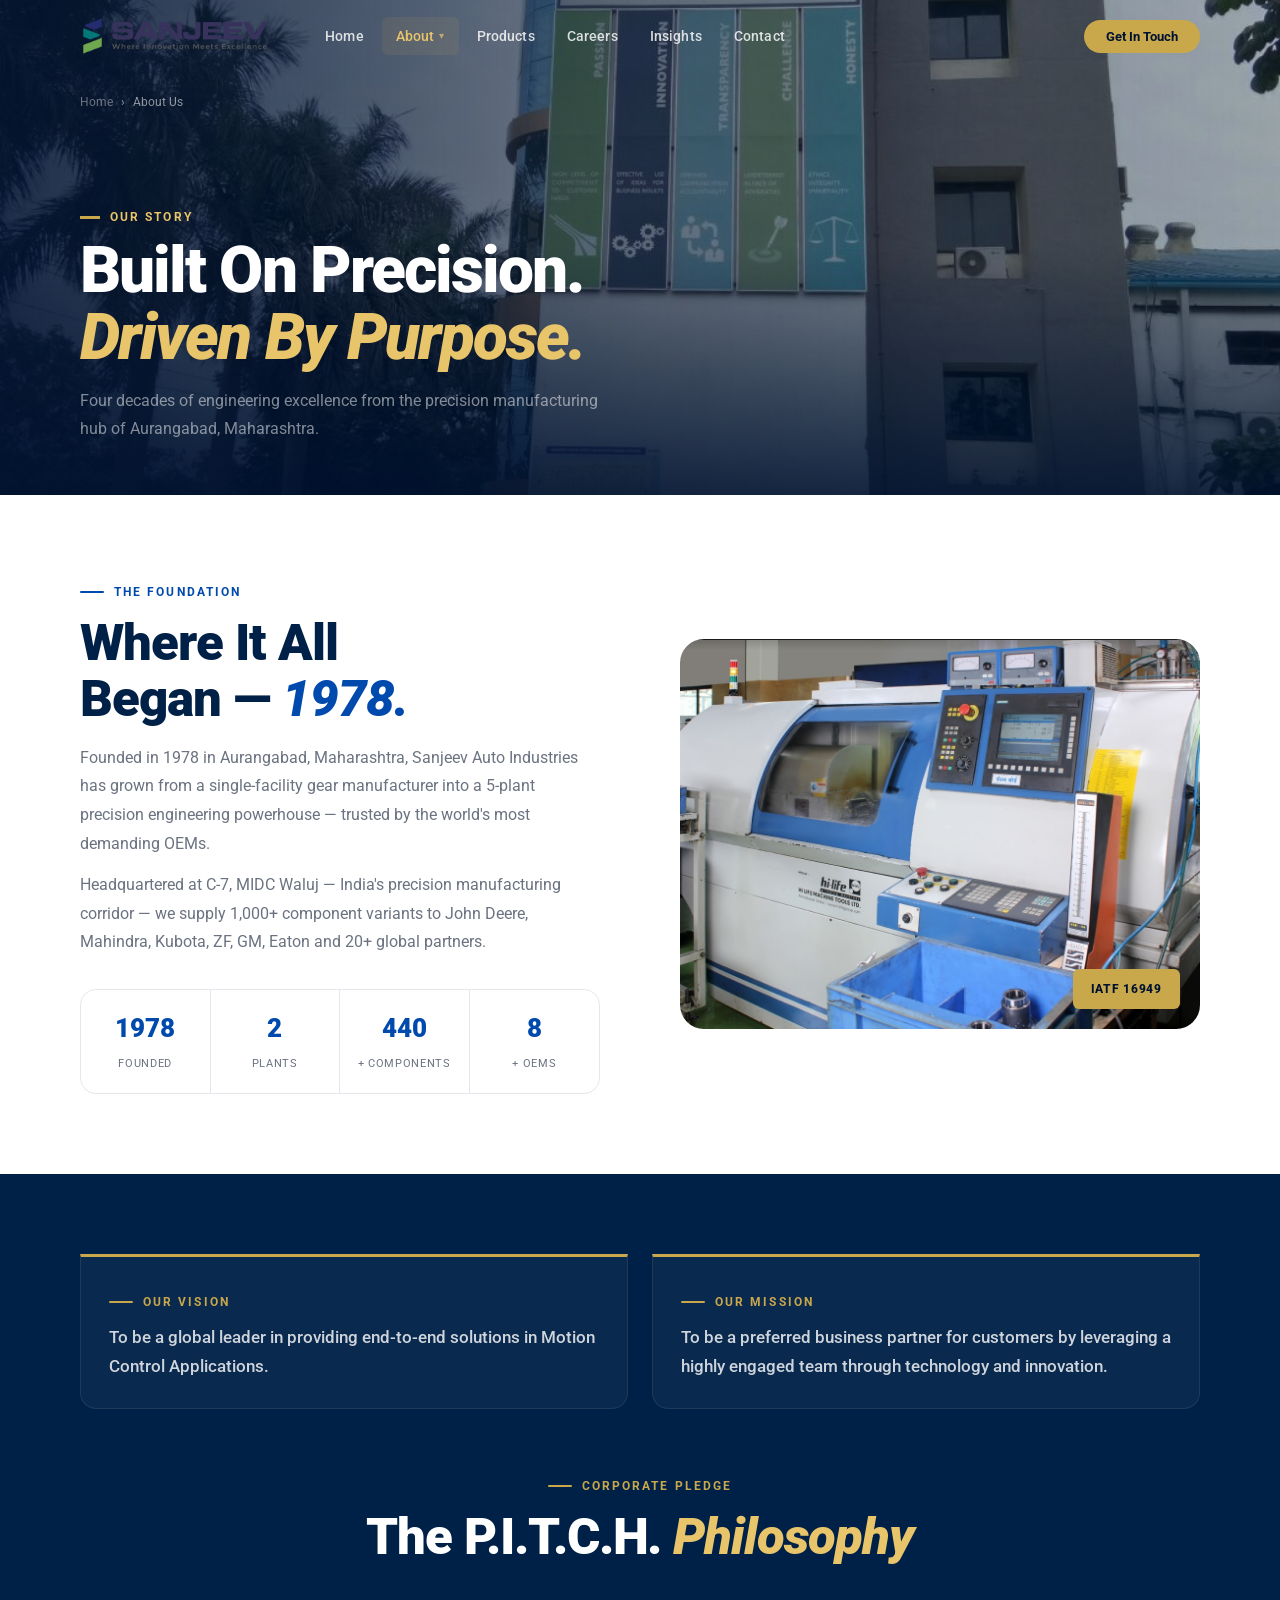
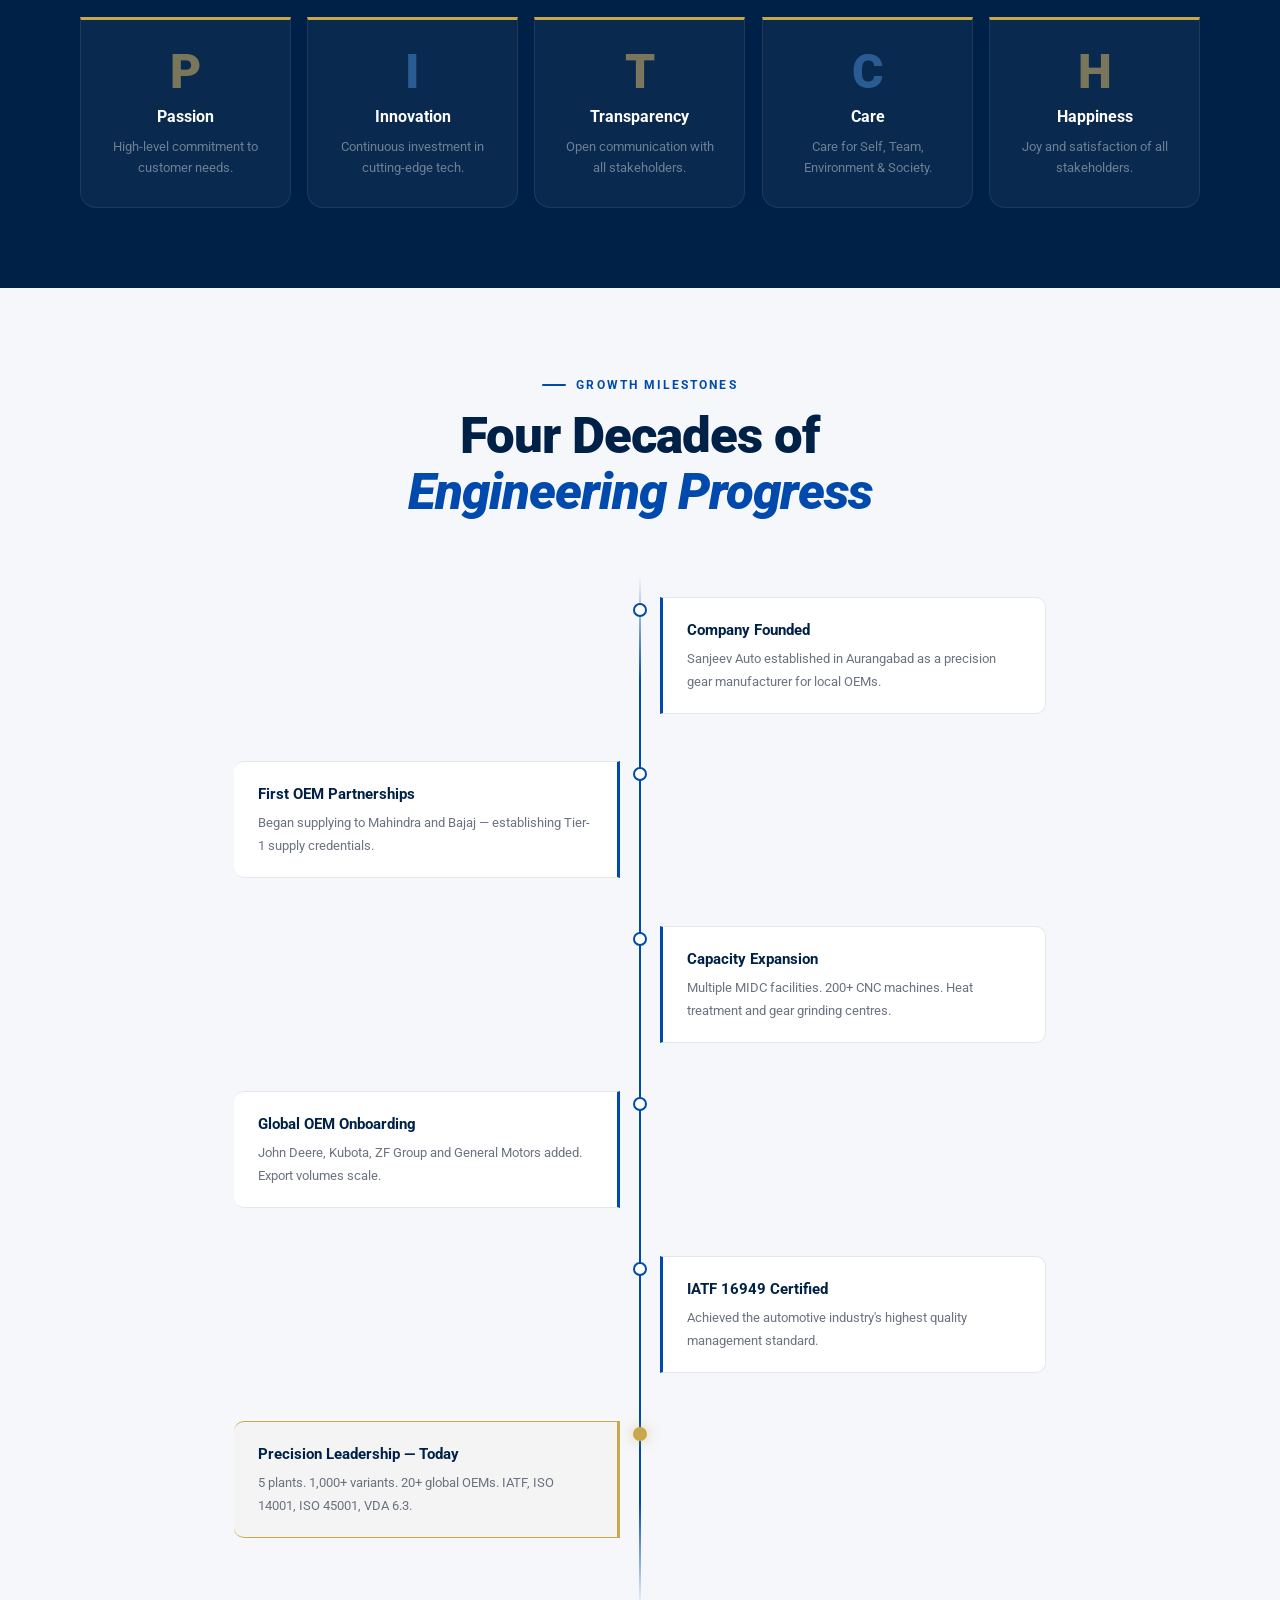
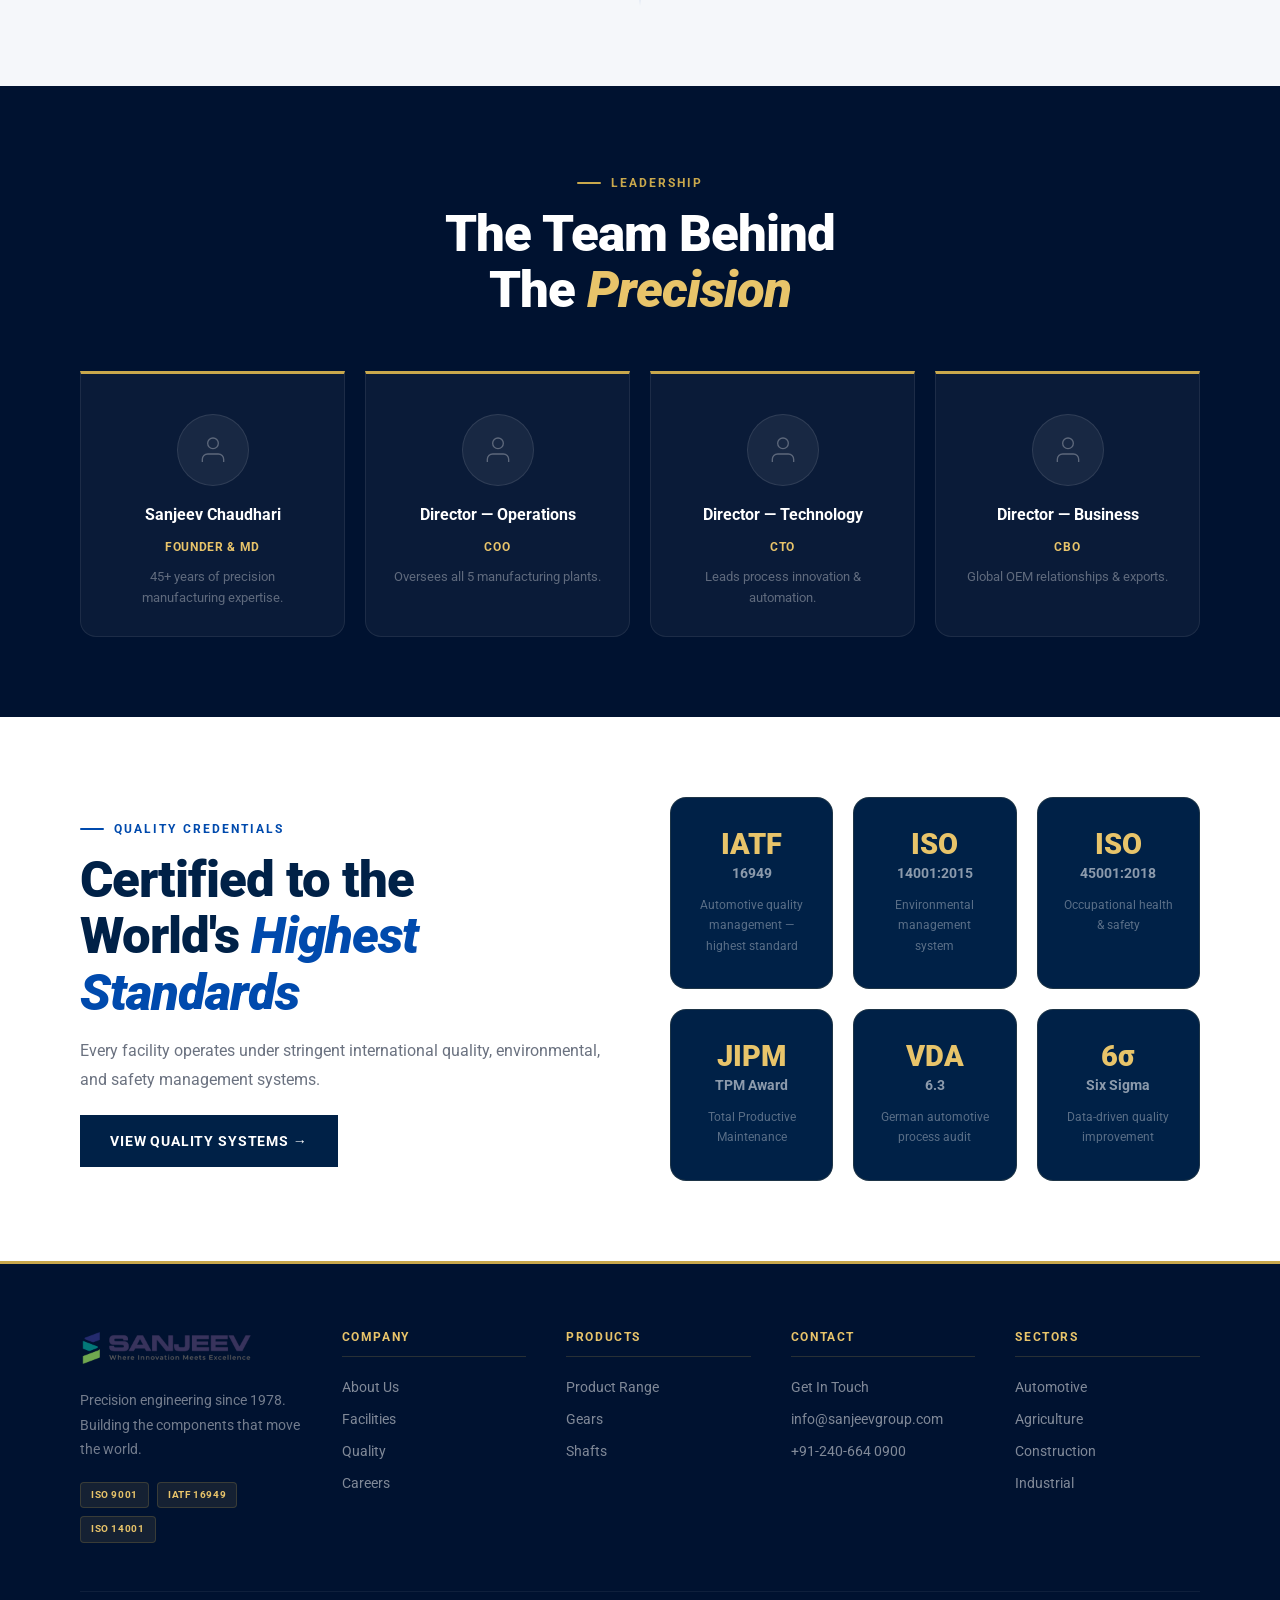
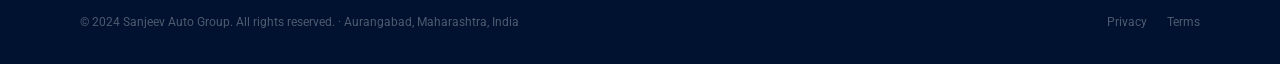
==== commit 68477354: "tata" ====
--- a/about.html
+++ b/about.html
@@ -4,314 +4,122 @@
   <meta charset="UTF-8" />
   <meta name="viewport" content="width=device-width, initial-scale=1.0" />
   <title>About Sanjeev Auto | 45+ Years of Precision Manufacturing Since 1978</title>
-  <meta name="description" content="Founded in 1978, Sanjeev Auto Industries is a premier precision component manufacturer in Aurangabad. 5 plants, 1000+ components, IATF 16949 certified, trusted by global OEMs." />
-  <meta property="og:title" content="About Sanjeev Auto | 45+ Years of Precision Manufacturing" />
-  <meta property="og:type" content="website" />
-  <meta name="theme-color" content="#0a0a0a" />
-  <link rel="preconnect" href="https://fonts.googleapis.com" />
-  <link rel="preconnect" href="https://fonts.gstatic.com" crossorigin />
-  <link href="https://fonts.googleapis.com/css2?family=Inter:wght@300;400;500;600;700&family=Outfit:wght@300;400;500;600;700;800;900&display=swap" rel="stylesheet" />
-  <link rel="stylesheet" href="tesla.css" />
-  <link rel="stylesheet" href="pages-tesla.css" />
-  <link rel="icon" type="image/png" href="logo.png" />
+  <meta name="description" content="Founded in 1978, Sanjeev Auto Industries is a premier precision component manufacturer in Aurangabad. 5 plants, 1000+ components, IATF 16949 certified." />
+  <meta name="theme-color" content="#002147" />
+  <link rel="preconnect" href="https://fonts.googleapis.com" /><link rel="preconnect" href="https://fonts.gstatic.com" crossorigin />
+  <link href="https://fonts.googleapis.com/css2?family=Roboto:ital,wght@0,300;0,400;0,500;0,700;0,900;1,700;1,900&display=swap" rel="stylesheet" />
+  <link rel="stylesheet" href="tata.css" /><link rel="icon" type="image/png" href="logo.png" />
 </head>
 <body>
+<!-- Popup -->
+<div class="popup-overlay" id="popupOverlay"><div class="popup-modal"><div class="popup-left"><img src="logo.png" alt="" class="popup-logo" /><h2 class="popup-h2">Let's Build<br/><span>Something</span> Great</h2><p class="popup-sub">Our engineering team responds within 24 hours.</p><div class="popup-stats"><div><span class="popup-stat-n">45<sup>+</sup></span><span class="popup-stat-l">Years</span></div><div><span class="popup-stat-n">20<sup>+</sup></span><span class="popup-stat-l">OEM Partners</span></div></div></div><div class="popup-right"><button class="popup-close" id="popupClose" aria-label="Close"><svg width="16" height="16" viewBox="0 0 24 24" fill="none" stroke="currentColor" stroke-width="2.5"><line x1="18" y1="6" x2="6" y2="18"/><line x1="6" y1="6" x2="18" y2="18"/></svg></button><div class="popup-title">Send Inquiry</div><form novalidate><div class="form-row"><div class="form-group"><label class="form-label">Name <span>*</span></label><input class="form-input" placeholder="Your Name" required /></div><div class="form-group"><label class="form-label">Company</label><input class="form-input" placeholder="Company" /></div></div><div class="form-row"><div class="form-group"><label class="form-label">Email <span>*</span></label><input class="form-input" type="email" placeholder="you@co.com" required /></div><div class="form-group"><label class="form-label">Phone</label><input class="form-input" type="tel" placeholder="+91" /></div></div><div class="form-group"><label class="form-label">Message</label><textarea class="form-textarea" rows="3" placeholder="Your requirement…"></textarea></div><button type="submit" class="popup-submit">Send Inquiry →</button></form></div></div></div>
+<!-- Navbar -->
+<nav class="navbar at-top" id="navbar"><div class="nav-inner"><a href="index.html" class="nav-logo"><img src="logo.png" alt="Sanjeev Auto" /></a><ul class="nav-links"><li class="nav-item"><a href="index.html" class="nav-link">Home</a></li><li class="nav-item"><a href="about.html" class="nav-link active">About <span class="nav-chevron">▾</span></a><div class="nav-dropdown-menu"><a href="about.html">About Us</a><a href="facilities.html">Facilities</a><a href="quality.html">Quality Systems</a></div></li><li class="nav-item"><a href="products.html" class="nav-link">Products</a></li><li class="nav-item"><a href="careers.html" class="nav-link">Careers</a></li><li class="nav-item"><a href="blog.html" class="nav-link">Insights</a></li><li class="nav-item"><a href="contact.html" class="nav-link">Contact</a></li></ul><div class="nav-actions"><button class="nav-btn-primary" data-popup>Get In Touch</button><button class="hamburger" id="hamburger" aria-label="Menu"><span></span><span></span><span></span></button></div></div></nav>
+<div class="mobile-nav" id="mobileNav"><a href="index.html" class="mob-nav-link">Home</a><a href="about.html" class="mob-nav-link">About Us</a><a href="facilities.html" class="mob-nav-sub">Facilities</a><a href="quality.html" class="mob-nav-sub">Quality</a><a href="products.html" class="mob-nav-link">Products</a><a href="careers.html" class="mob-nav-link">Careers</a><a href="blog.html" class="mob-nav-link">Insights</a><a href="contact.html" class="mob-nav-link">Contact</a></div>
 
-<!-- POPUP -->
-<div class="popup-overlay" id="popupOverlay">
-  <div class="popup-modal" role="dialog" aria-modal="true">
-    <div class="popup-left">
-      <img src="logo.png" alt="Sanjeev Auto" class="popup-logo" />
-      <h2 class="popup-title">Let's Build<br/><span>Something</span> Great</h2>
-      <p class="popup-tagline">Share your requirement and our engineering team responds within 24 hours.</p>
-      <div class="popup-stats">
-        <div class="pstat"><span class="pstat-n">45<sup>+</sup></span><span class="pstat-l">Years Precision</span></div>
-        <div class="pstat"><span class="pstat-n">20<sup>+</sup></span><span class="pstat-l">Global OEM Partners</span></div>
-      </div>
-    </div>
-    <div class="popup-right">
-      <button class="popup-close" id="popupClose" aria-label="Close">
-        <svg width="18" height="18" viewBox="0 0 24 24" fill="none" stroke="currentColor" stroke-width="2.5"><line x1="18" y1="6" x2="6" y2="18"/><line x1="6" y1="6" x2="18" y2="18"/></svg>
-      </button>
-      <form id="popupForm" novalidate>
-        <div class="form-row">
-          <div class="form-group"><label class="form-label">Full Name <span>*</span></label><input type="text" name="name" placeholder="Your Name" required /></div>
-          <div class="form-group"><label class="form-label">Company <span>*</span></label><input type="text" name="company" placeholder="Company Name" required /></div>
-        </div>
-        <div class="form-row">
-          <div class="form-group"><label class="form-label">Email <span>*</span></label><input type="email" name="email" placeholder="you@company.com" required /></div>
-          <div class="form-group"><label class="form-label">Phone</label><input type="tel" name="phone" placeholder="+91 98765 43210" /></div>
-        </div>
-        <div class="form-group">
-          <label class="form-label">Industry / Sector</label>
-          <select name="sector"><option value="">Select Sector</option><option>Automotive</option><option>Agriculture &amp; Farm Equipment</option><option>Construction &amp; Earthmoving</option><option>Industrial Machinery</option><option>Power Transmission</option><option>Other</option></select>
-        </div>
-        <div class="form-group"><label class="form-label">Your Requirement</label><textarea name="message" rows="4" placeholder="Describe your component requirement…"></textarea></div>
-        <button type="submit" class="btn-submit">Send Inquiry &#8594;</button>
-      </form>
-    </div>
-  </div>
-</div>
+<!-- Page Banner -->
+<div class="page-banner"><div class="pb-bg"><img src="images/K96-5.jpg" alt="About" /></div><div class="pb-overlay"></div><div class="pb-overlay-bottom"></div><div class="pb-breadcrumb"><a href="index.html">Home</a><span>›</span><span>About Us</span></div><div class="pb-content"><div class="pb-eyebrow">Our Story</div><h1>Built On Precision.<br/><em>Driven By Purpose.</em></h1><p>Four decades of engineering excellence from the precision manufacturing hub of Aurangabad, Maharashtra.</p></div></div>
 
-<!-- NAVBAR -->
-<nav class="navbar" id="navbar">
-  <div class="nav-inner">
-    <a href="index.html" class="nav-logo"><img src="logo.png" alt="Sanjeev Auto Group" /></a>
-    <ul class="nav-links" id="navLinks">
-      <li><a href="index.html" class="nav-link">Home</a></li>
-      <li class="nav-dropdown"><a href="about.html" class="nav-link nav-link-active">About <span class="nav-chevron">&#9662;</span></a>
-        <div class="nav-submenu"><a href="about.html">About Us</a><a href="facilities.html">Our Facilities</a><a href="quality.html">Quality Systems</a></div>
-      </li>
-      <li class="nav-dropdown"><a href="products.html" class="nav-link">Products <span class="nav-chevron">&#9662;</span></a>
-        <div class="nav-submenu"><a href="products.html">Product Range</a><a href="capabilities.html">Capabilities</a></div>
-      </li>
-      <li><a href="careers.html" class="nav-link">Careers</a></li>
-      <li><a href="contact.html" class="nav-link">Contact</a></li>
-    </ul>
-    <div class="nav-cta-group">
-      <button class="nav-cta-btn" id="openPopupNav">Get In Touch</button>
-      <button class="hamburger" id="hamburger" aria-label="Toggle menu"><span></span><span></span><span></span></button>
-    </div>
-  </div>
-</nav>
-
-<!-- PAGE BANNER -->
-<div class="page-banner">
-  <img class="pb-img" src="images/K96-5.jpg" alt="About Sanjeev Auto" loading="eager" />
-  <div class="pb-overlay"></div>
-  <div class="pb-breadcrumb"><a href="index.html">Home</a><span>›</span><span>About Us</span></div>
-  <div class="pb-content">
-    <div class="pb-eyebrow">Our Story</div>
-    <h1>Built On Precision.<br/>Driven By Purpose.</h1>
-    <p>Four decades of engineering excellence from the precision manufacturing hub of Aurangabad, Maharashtra.</p>
-  </div>
-</div>
-
-<!-- ABOUT INTRO -->
-<section class="page-section page-section--light">
-  <div class="page-inner">
-    <div class="intro-grid">
-      <div class="intro-text t-reveal t-reveal--left">
-        <div class="section-eyebrow">The Foundation</div>
-        <h2 class="section-title">Where It All<br/>Began — 1978.</h2>
-        <p class="intro-body">Founded in 1978 in Aurangabad, Maharashtra, Sanjeev Auto Industries has grown from a single-facility gear manufacturer into a 5-plant precision engineering powerhouse — trusted by the world's most demanding OEMs across automotive, agricultural, and industrial sectors.</p>
-        <p class="intro-body">Headquartered at C-7, MIDC Waluj, Aurangabad — India's precision manufacturing corridor — we supply 1,000+ component variants to John Deere, Mahindra, Kubota, ZF, GM, Eaton and 20+ global partners.</p>
-        <div class="intro-stats">
-          <div class="intro-stat"><span class="intro-stat-n">1978</span><span class="intro-stat-l">Founded</span></div>
-          <div class="intro-stat"><span class="intro-stat-n counter" data-target="5">0</span><span class="intro-stat-l">Plants</span></div>
-          <div class="intro-stat"><span class="intro-stat-n counter" data-target="1000">0</span><span class="intro-stat-l">+ Components</span></div>
-          <div class="intro-stat"><span class="intro-stat-n counter" data-target="20">0</span><span class="intro-stat-l">+ OEM Partners</span></div>
+<!-- Intro -->
+<section class="inner-section section--white">
+  <div class="inner-container">
+    <div class="intro-cols">
+      <div class="reveal reveal--left">
+        <div class="eyebrow">The Foundation</div>
+        <h2 class="section-h2">Where It All<br/>Began — <em>1978.</em></h2>
+        <p class="section-sub" style="max-width:none;margin-bottom:12px;">Founded in 1978 in Aurangabad, Maharashtra, Sanjeev Auto Industries has grown from a single-facility gear manufacturer into a 5-plant precision engineering powerhouse — trusted by the world's most demanding OEMs.</p>
+        <p class="section-sub" style="max-width:none;">Headquartered at C-7, MIDC Waluj — India's precision manufacturing corridor — we supply 1,000+ component variants to John Deere, Mahindra, Kubota, ZF, GM, Eaton and 20+ global partners.</p>
+        <div style="display:grid;grid-template-columns:repeat(4,1fr);gap:0;border:1px solid var(--grey-200);border-radius:var(--r-lg);overflow:hidden;margin-top:32px;">
+          <div style="padding:18px 14px;text-align:center;border-right:1px solid var(--grey-200);"><span style="font-family:Roboto;font-size:1.6rem;font-weight:900;color:var(--blue);display:block;">1978</span><span style="font-size:0.68rem;color:var(--text-muted);text-transform:uppercase;letter-spacing:0.06em;">Founded</span></div>
+          <div style="padding:18px 14px;text-align:center;border-right:1px solid var(--grey-200);"><span style="font-family:Roboto;font-size:1.6rem;font-weight:900;color:var(--blue);display:block;" class="counter" data-target="5">0</span><span style="font-size:0.68rem;color:var(--text-muted);text-transform:uppercase;letter-spacing:0.06em;">Plants</span></div>
+          <div style="padding:18px 14px;text-align:center;border-right:1px solid var(--grey-200);"><span style="font-family:Roboto;font-size:1.6rem;font-weight:900;color:var(--blue);display:block;" class="counter" data-target="1000">0</span><span style="font-size:0.68rem;color:var(--text-muted);text-transform:uppercase;letter-spacing:0.06em;">+ Components</span></div>
+          <div style="padding:18px 14px;text-align:center;"><span style="font-family:Roboto;font-size:1.6rem;font-weight:900;color:var(--blue);display:block;" class="counter" data-target="20">0</span><span style="font-size:0.68rem;color:var(--text-muted);text-transform:uppercase;letter-spacing:0.06em;">+ OEMs</span></div>
         </div>
       </div>
-      <div class="intro-image-wrap t-reveal t-reveal--right">
-        <img src="images/K96-3.jpg" alt="CNC Precision Machining" loading="lazy" />
-        <div class="intro-image-badge">IATF 16949</div>
+      <div class="intro-img-wrap reveal reveal--right">
+        <img src="images/K96-3.jpg" alt="CNC Machining" /><div class="intro-img-badge">IATF 16949</div>
       </div>
     </div>
   </div>
 </section>
 
-<!-- TIMELINE -->
-<section class="page-section page-section--dark">
-  <div class="page-inner">
-    <div style="text-align:center;margin-bottom:64px;" class="t-reveal">
-      <div class="section-eyebrow" style="justify-content:center;">Growth Milestones</div>
-      <h2 class="section-title section-title--light">Four Decades of<br/>Engineering Progress</h2>
+<!-- Vision & Mission -->
+<section class="inner-section section--navy">
+  <div class="inner-container">
+    <div class="card-grid-2 reveal" style="margin-bottom:60px;">
+      <div class="dark-card"><div class="eyebrow eyebrow--gold" style="margin-bottom:12px;">Our Vision</div><p style="font-size:1.05rem;color:rgba(255,255,255,0.8);line-height:1.7;font-weight:500;">To be a global leader in providing end-to-end solutions in Motion Control Applications.</p></div>
+      <div class="dark-card"><div class="eyebrow eyebrow--gold" style="margin-bottom:12px;">Our Mission</div><p style="font-size:1.05rem;color:rgba(255,255,255,0.8);line-height:1.7;font-weight:500;">To be a preferred business partner for customers by leveraging a highly engaged team through technology and innovation.</p></div>
+    </div>
+    <div style="text-align:center;margin-bottom:52px;" class="reveal">
+      <div class="eyebrow eyebrow--gold" style="justify-content:center;">Corporate Pledge</div>
+      <h2 class="section-h2 section-h2--light">The P.I.T.C.H. <em>Philosophy</em></h2>
+    </div>
+    <div class="card-grid-3" style="grid-template-columns:repeat(5,1fr);gap:16px;">
+      <div class="dark-card reveal" style="--sd:0s;text-align:center;"><div style="font-family:Roboto;font-size:3rem;font-weight:900;color:var(--gold-lt);opacity:0.5;line-height:1;">P</div><h3 style="color:#fff;margin:8px 0 6px;">Passion</h3><p style="font-size:0.82rem;color:rgba(255,255,255,0.4);line-height:1.65;">High-level commitment to customer needs.</p></div>
+      <div class="dark-card reveal" style="--sd:.06s;text-align:center;"><div style="font-family:Roboto;font-size:3rem;font-weight:900;color:var(--blue-sky);opacity:0.5;line-height:1;">I</div><h3 style="color:#fff;margin:8px 0 6px;">Innovation</h3><p style="font-size:0.82rem;color:rgba(255,255,255,0.4);line-height:1.65;">Continuous investment in cutting-edge tech.</p></div>
+      <div class="dark-card reveal" style="--sd:.12s;text-align:center;"><div style="font-family:Roboto;font-size:3rem;font-weight:900;color:var(--gold-lt);opacity:0.5;line-height:1;">T</div><h3 style="color:#fff;margin:8px 0 6px;">Transparency</h3><p style="font-size:0.82rem;color:rgba(255,255,255,0.4);line-height:1.65;">Open communication with all stakeholders.</p></div>
+      <div class="dark-card reveal" style="--sd:.18s;text-align:center;"><div style="font-family:Roboto;font-size:3rem;font-weight:900;color:var(--blue-sky);opacity:0.5;line-height:1;">C</div><h3 style="color:#fff;margin:8px 0 6px;">Care</h3><p style="font-size:0.82rem;color:rgba(255,255,255,0.4);line-height:1.65;">Care for Self, Team, Environment & Society.</p></div>
+      <div class="dark-card reveal" style="--sd:.24s;text-align:center;"><div style="font-family:Roboto;font-size:3rem;font-weight:900;color:var(--gold-lt);opacity:0.5;line-height:1;">H</div><h3 style="color:#fff;margin:8px 0 6px;">Happiness</h3><p style="font-size:0.82rem;color:rgba(255,255,255,0.4);line-height:1.65;">Joy and satisfaction of all stakeholders.</p></div>
+    </div>
+  </div>
+</section>
+
+<!-- Timeline -->
+<section class="inner-section section--off-white">
+  <div class="inner-container">
+    <div style="text-align:center;margin-bottom:56px;" class="reveal">
+      <div class="eyebrow" style="justify-content:center;">Growth Milestones</div>
+      <h2 class="section-h2">Four Decades of<br/><em>Engineering Progress</em></h2>
     </div>
     <div class="timeline">
-      <div class="tl-item t-reveal">
-        <div class="tl-year">1978</div>
-        <div class="tl-dot"></div>
-        <div class="tl-card"><h4>Company Founded</h4><p>Sanjeev Auto Industries established in Aurangabad, Maharashtra. Began as a precision gear manufacturer for local OEMs.</p></div>
+      <div class="tl-item reveal"><div class="tl-yr">1978</div><div class="tl-dot-wrap"><div class="tl-dot"></div></div><div class="tl-card"><h4>Company Founded</h4><p>Sanjeev Auto established in Aurangabad as a precision gear manufacturer for local OEMs.</p></div></div>
+      <div class="tl-item reveal"><div class="tl-card tl-card--right"><h4>First OEM Partnerships</h4><p>Began supplying to Mahindra and Bajaj — establishing Tier-1 supply credentials.</p></div><div class="tl-dot-wrap"><div class="tl-dot"></div></div><div class="tl-yr tl-yr--right">1990s</div></div>
+      <div class="tl-item reveal"><div class="tl-yr">2000s</div><div class="tl-dot-wrap"><div class="tl-dot"></div></div><div class="tl-card"><h4>Capacity Expansion</h4><p>Multiple MIDC facilities. 200+ CNC machines. Heat treatment and gear grinding centres.</p></div></div>
+      <div class="tl-item reveal"><div class="tl-card tl-card--right"><h4>Global OEM Onboarding</h4><p>John Deere, Kubota, ZF Group and General Motors added. Export volumes scale.</p></div><div class="tl-dot-wrap"><div class="tl-dot"></div></div><div class="tl-yr tl-yr--right">2010</div></div>
+      <div class="tl-item reveal"><div class="tl-yr">2015</div><div class="tl-dot-wrap"><div class="tl-dot"></div></div><div class="tl-card"><h4>IATF 16949 Certified</h4><p>Achieved the automotive industry's highest quality management standard.</p></div></div>
+      <div class="tl-item reveal"><div class="tl-card tl-card--right tl-card--active"><h4>Precision Leadership — Today</h4><p>5 plants. 1,000+ variants. 20+ global OEMs. IATF, ISO 14001, ISO 45001, VDA 6.3.</p></div><div class="tl-dot-wrap"><div class="tl-dot tl-dot--active"></div></div><div class="tl-yr tl-yr--right">2026</div></div>
+    </div>
+  </div>
+</section>
+
+<!-- Leadership -->
+<section class="inner-section section--navy-dk">
+  <div class="inner-container">
+    <div style="text-align:center;margin-bottom:52px;" class="reveal"><div class="eyebrow eyebrow--gold" style="justify-content:center;">Leadership</div><h2 class="section-h2 section-h2--light">The Team Behind<br/>The <em>Precision</em></h2></div>
+    <div class="card-grid-4">
+      <div class="dark-card reveal" style="--sd:0s;text-align:center;padding-top:40px;"><div style="width:72px;height:72px;border-radius:50%;background:rgba(255,255,255,0.06);border:1px solid rgba(255,255,255,0.1);display:flex;align-items:center;justify-content:center;margin:0 auto 16px;"><svg width="32" height="32" viewBox="0 0 24 24" fill="none" stroke="rgba(255,255,255,0.3)" stroke-width="1"><path d="M20 21v-2a4 4 0 00-4-4H8a4 4 0 00-4 4v2"/><circle cx="12" cy="7" r="4"/></svg></div><h3 style="color:#fff;">Sanjeev Chaudhari</h3><span style="font-size:0.72rem;color:var(--gold-lt);font-weight:700;letter-spacing:0.06em;text-transform:uppercase;display:block;margin:4px 0 10px;">Founder &amp; MD</span><p style="font-size:0.8rem;color:rgba(255,255,255,0.35);line-height:1.65;">45+ years of precision manufacturing expertise.</p></div>
+      <div class="dark-card reveal" style="--sd:.06s;text-align:center;padding-top:40px;"><div style="width:72px;height:72px;border-radius:50%;background:rgba(255,255,255,0.06);border:1px solid rgba(255,255,255,0.1);display:flex;align-items:center;justify-content:center;margin:0 auto 16px;"><svg width="32" height="32" viewBox="0 0 24 24" fill="none" stroke="rgba(255,255,255,0.3)" stroke-width="1"><path d="M20 21v-2a4 4 0 00-4-4H8a4 4 0 00-4 4v2"/><circle cx="12" cy="7" r="4"/></svg></div><h3 style="color:#fff;">Director — Operations</h3><span style="font-size:0.72rem;color:var(--gold-lt);font-weight:700;letter-spacing:0.06em;text-transform:uppercase;display:block;margin:4px 0 10px;">COO</span><p style="font-size:0.8rem;color:rgba(255,255,255,0.35);line-height:1.65;">Oversees all 5 manufacturing plants.</p></div>
+      <div class="dark-card reveal" style="--sd:.12s;text-align:center;padding-top:40px;"><div style="width:72px;height:72px;border-radius:50%;background:rgba(255,255,255,0.06);border:1px solid rgba(255,255,255,0.1);display:flex;align-items:center;justify-content:center;margin:0 auto 16px;"><svg width="32" height="32" viewBox="0 0 24 24" fill="none" stroke="rgba(255,255,255,0.3)" stroke-width="1"><path d="M20 21v-2a4 4 0 00-4-4H8a4 4 0 00-4 4v2"/><circle cx="12" cy="7" r="4"/></svg></div><h3 style="color:#fff;">Director — Technology</h3><span style="font-size:0.72rem;color:var(--gold-lt);font-weight:700;letter-spacing:0.06em;text-transform:uppercase;display:block;margin:4px 0 10px;">CTO</span><p style="font-size:0.8rem;color:rgba(255,255,255,0.35);line-height:1.65;">Leads process innovation &amp; automation.</p></div>
+      <div class="dark-card reveal" style="--sd:.18s;text-align:center;padding-top:40px;"><div style="width:72px;height:72px;border-radius:50%;background:rgba(255,255,255,0.06);border:1px solid rgba(255,255,255,0.1);display:flex;align-items:center;justify-content:center;margin:0 auto 16px;"><svg width="32" height="32" viewBox="0 0 24 24" fill="none" stroke="rgba(255,255,255,0.3)" stroke-width="1"><path d="M20 21v-2a4 4 0 00-4-4H8a4 4 0 00-4 4v2"/><circle cx="12" cy="7" r="4"/></svg></div><h3 style="color:#fff;">Director — Business</h3><span style="font-size:0.72rem;color:var(--gold-lt);font-weight:700;letter-spacing:0.06em;text-transform:uppercase;display:block;margin:4px 0 10px;">CBO</span><p style="font-size:0.8rem;color:rgba(255,255,255,0.35);line-height:1.65;">Global OEM relationships &amp; exports.</p></div>
+    </div>
+  </div>
+</section>
+
+<!-- Certifications -->
+<section class="inner-section section--white">
+  <div class="inner-container">
+    <div class="intro-cols" style="gap:60px;">
+      <div class="reveal reveal--left">
+        <div class="eyebrow">Quality Credentials</div>
+        <h2 class="section-h2">Certified to the<br/>World's <em>Highest Standards</em></h2>
+        <p class="section-sub" style="max-width:none;">Every facility operates under stringent international quality, environmental, and safety management systems.</p>
+        <a href="quality.html" class="btn-tata btn-tata--navy" style="margin-top:20px;">View Quality Systems →</a>
       </div>
-      <div class="tl-item tl-right t-reveal">
-        <div class="tl-year">1990s</div>
-        <div class="tl-dot"></div>
-        <div class="tl-card"><h4>First OEM Partnerships</h4><p>Began supplying to Mahindra and Bajaj — establishing Sanjeev Auto as a quality Tier-1 component supplier.</p></div>
-      </div>
-      <div class="tl-item t-reveal">
-        <div class="tl-year">2000s</div>
-        <div class="tl-dot"></div>
-        <div class="tl-card"><h4>Capacity Expansion</h4><p>Multiple MIDC Waluj facilities commissioned. 200+ CNC machines. Heat treatment and gear grinding centres established.</p></div>
-      </div>
-      <div class="tl-item tl-right t-reveal">
-        <div class="tl-year">2010</div>
-        <div class="tl-dot"></div>
-        <div class="tl-card"><h4>Global OEM Onboarding</h4><p>John Deere, Kubota, ZF Group and General Motors added as customers. Export volumes scale significantly.</p></div>
-      </div>
-      <div class="tl-item t-reveal">
-        <div class="tl-year">2015</div>
-        <div class="tl-dot"></div>
-        <div class="tl-card"><h4>IATF 16949 Certified</h4><p>Achieved the automotive industry's highest quality management standard, unlocking new global supply chain access.</p></div>
-      </div>
-      <div class="tl-item tl-right t-reveal">
-        <div class="tl-year">2018</div>
-        <div class="tl-dot"></div>
-        <div class="tl-card"><h4>JIPM TPM Excellence Award</h4><p>Recognised by Japan Institute of Plant Maintenance for Total Productive Maintenance excellence across all facilities.</p></div>
-      </div>
-      <div class="tl-item t-reveal">
-        <div class="tl-year">2022</div>
-        <div class="tl-dot"></div>
-        <div class="tl-card"><h4>G168 Plant Commissioned</h4><p>Forging and machined castings division expanded. 1600T forging press and 5-axis CNC centres added.</p></div>
-      </div>
-      <div class="tl-item tl-right t-reveal">
-        <div class="tl-year">2026</div>
-        <div class="tl-dot tl-dot--active"></div>
-        <div class="tl-card tl-card--active"><h4>Precision Leadership</h4><p>5 plants. 1,000+ component variants. 20+ global OEM partners. IATF, ISO 14001, ISO 45001, VDA 6.3 certified.</p></div>
+      <div class="cert-blocks reveal reveal--right">
+        <div class="cert-block"><div class="cert-code">IATF</div><span class="cert-num">16949</span><p class="cert-desc">Automotive quality management — highest standard</p></div>
+        <div class="cert-block"><div class="cert-code">ISO</div><span class="cert-num">14001:2015</span><p class="cert-desc">Environmental management system</p></div>
+        <div class="cert-block"><div class="cert-code">ISO</div><span class="cert-num">45001:2018</span><p class="cert-desc">Occupational health &amp; safety</p></div>
+        <div class="cert-block"><div class="cert-code">JIPM</div><span class="cert-num">TPM Award</span><p class="cert-desc">Total Productive Maintenance</p></div>
+        <div class="cert-block"><div class="cert-code">VDA</div><span class="cert-num">6.3</span><p class="cert-desc">German automotive process audit</p></div>
+        <div class="cert-block"><div class="cert-code">6σ</div><span class="cert-num">Six Sigma</span><p class="cert-desc">Data-driven quality improvement</p></div>
       </div>
     </div>
   </div>
 </section>
 
-<!-- P.I.T.C.H PHILOSOPHY -->
-<section class="page-section page-section--light" id="pledge">
-  <div class="page-inner">
-    <div style="text-align:center;margin-bottom:60px;" class="t-reveal">
-      <div class="section-eyebrow" style="justify-content:center;">Corporate Pledge</div>
-      <h2 class="section-title">The P.I.T.C.H. Philosophy</h2>
-      <p style="font-size:0.95rem;color:var(--text-faint);max-width:520px;margin:0 auto;line-height:1.8;">Five values embedded in every process, every component, every relationship at Sanjeev Auto.</p>
-    </div>
-    <div class="vm-grid t-reveal" style="margin-bottom:48px;">
-      <div class="vm-card" style="background:#fff;border:1px solid #e8e8e8;">
-        <h3>Our Vision</h3>
-        <p style="color:var(--text-dark);font-size:1rem;line-height:1.7;">To be a global leader in providing end-to-end solutions in Motion Control Applications.</p>
-      </div>
-      <div class="vm-card" style="background:#fff;border:1px solid #e8e8e8;">
-        <h3>Our Mission</h3>
-        <p style="color:var(--text-dark);font-size:1rem;line-height:1.7;">To be a preferred business partner for customers by leveraging a highly engaged team through technology and innovation.</p>
-      </div>
-    </div>
-    <div class="value-grid">
-      <div class="value-card t-reveal" style="--sd:.0s"><div class="value-letter">P</div><h4>Passion</h4><p>High-level commitment to customer needs. Every component is engineered with the same dedication regardless of volume or complexity.</p></div>
-      <div class="value-card t-reveal" style="--sd:.08s"><div class="value-letter" style="color:var(--blue);">I</div><h4>Innovation</h4><p>Continuous investment in cutting-edge manufacturing technology — Liebherr hobbing, Klingelnberg gear analysers, robotic assembly lines.</p></div>
-      <div class="value-card t-reveal" style="--sd:.16s"><div class="value-letter" style="color:var(--accent-dk);">T</div><h4>Transparency</h4><p>Open, honest communication with customers, suppliers, and employees. Traceability from raw material to final component.</p></div>
-      <div class="value-card t-reveal" style="--sd:.24s"><div class="value-letter">C</div><h4>Care</h4><p>Care for Self, Team, Environment, and Society — embedded in every process and every decision across our operations.</p></div>
-      <div class="value-card t-reveal" style="--sd:.32s"><div class="value-letter" style="color:var(--blue);">H</div><h4>Happiness</h4><p>Joy and Satisfaction of all Stakeholders — customers, employees, suppliers, and the communities we operate in.</p></div>
-    </div>
-    <div class="quote-block t-reveal">
-      <blockquote>"Culture does not change because we desire to change it. Culture changes when the organization is transformed — the culture reflects the realities of people working together every day."</blockquote>
-      <div class="quote-attr">
-        <div class="quote-attr-line"></div>
-        <span>Frances Hesselbein, President &amp; CEO, The Frances Hesselbein Leadership Forum</span>
-      </div>
-    </div>
-  </div>
-</section>
-
-<!-- LEADERSHIP -->
-<section class="page-section page-section--darker">
-  <div class="page-inner">
-    <div style="text-align:center;margin-bottom:60px;" class="t-reveal">
-      <div class="section-eyebrow" style="justify-content:center;">Leadership</div>
-      <h2 class="section-title section-title--light">The Team Behind<br/>The Precision</h2>
-    </div>
-    <div class="leadership-grid">
-      <div class="leader-card t-reveal" style="--sd:0s">
-        <div class="leader-photo"><div class="lp-bg"><svg width="48" height="48" viewBox="0 0 24 24" fill="none" stroke="currentColor" stroke-width="1"><path d="M20 21v-2a4 4 0 00-4-4H8a4 4 0 00-4 4v2"/><circle cx="12" cy="7" r="4"/></svg></div></div>
-        <div class="leader-info">
-          <h3>Sanjeev Chaudhari</h3>
-          <span class="leader-title">Founder &amp; Managing Director</span>
-          <p>Founded Sanjeev Auto in 1978. Over 45 years of hands-on manufacturing expertise, pioneering gear precision standards in India's automotive sector.</p>
-        </div>
-      </div>
-      <div class="leader-card t-reveal" style="--sd:.08s">
-        <div class="leader-photo"><div class="lp-bg"><svg width="48" height="48" viewBox="0 0 24 24" fill="none" stroke="currentColor" stroke-width="1"><path d="M20 21v-2a4 4 0 00-4-4H8a4 4 0 00-4 4v2"/><circle cx="12" cy="7" r="4"/></svg></div></div>
-        <div class="leader-info">
-          <h3>Director — Operations</h3>
-          <span class="leader-title">Chief Operating Officer</span>
-          <p>Oversees all 5 manufacturing plants. Implemented IATF 16949 quality systems and JIPM TPM practices across the entire facility network.</p>
-        </div>
-      </div>
-      <div class="leader-card t-reveal" style="--sd:.16s">
-        <div class="leader-photo"><div class="lp-bg"><svg width="48" height="48" viewBox="0 0 24 24" fill="none" stroke="currentColor" stroke-width="1"><path d="M20 21v-2a4 4 0 00-4-4H8a4 4 0 00-4 4v2"/><circle cx="12" cy="7" r="4"/></svg></div></div>
-        <div class="leader-info">
-          <h3>Director — Technology</h3>
-          <span class="leader-title">Chief Technology Officer</span>
-          <p>Leads process innovation, automation, and R&amp;D. Spearheaded robotics integration, Liebherr gear technology adoption, and Six Sigma deployment.</p>
-        </div>
-      </div>
-      <div class="leader-card t-reveal" style="--sd:.24s">
-        <div class="leader-photo"><div class="lp-bg"><svg width="48" height="48" viewBox="0 0 24 24" fill="none" stroke="currentColor" stroke-width="1"><path d="M20 21v-2a4 4 0 00-4-4H8a4 4 0 00-4 4v2"/><circle cx="12" cy="7" r="4"/></svg></div></div>
-        <div class="leader-info">
-          <h3>Director — Business</h3>
-          <span class="leader-title">Chief Business Officer</span>
-          <p>Manages global OEM relationships with John Deere, Mahindra, ZF, GM, Kubota, and Eaton. Drives international market expansion and export growth.</p>
-        </div>
-      </div>
-    </div>
-  </div>
-</section>
-
-<!-- CERTIFICATIONS -->
-<section class="page-section page-section--light">
-  <div class="page-inner">
-    <div class="intro-grid" style="gap:60px;">
-      <div class="t-reveal t-reveal--left">
-        <div class="section-eyebrow">Quality Credentials</div>
-        <h2 class="section-title">Certified to the<br/>World's Highest Standards</h2>
-        <p class="intro-body">Every Sanjeev Auto facility operates under stringent international quality, environmental, and safety management systems — ensuring every component meets global OEM requirements.</p>
-        <a href="quality.html" class="btn-primary" style="text-decoration:none;margin-top:8px;">View Quality Systems <svg width="16" height="16" viewBox="0 0 24 24" fill="none" stroke="currentColor" stroke-width="2"><path d="M5 12h14M12 5l7 7-7 7"/></svg></a>
-      </div>
-      <div class="cert-grid t-reveal t-reveal--right">
-        <div class="cert-block"><div class="cert-block-code">IATF</div><span class="cert-block-num">16949</span><p>Automotive quality management system — highest standard in the industry</p></div>
-        <div class="cert-block"><div class="cert-block-code">ISO</div><span class="cert-block-num">14001:2015</span><p>Environmental management system across all manufacturing plants</p></div>
-        <div class="cert-block"><div class="cert-block-code">ISO</div><span class="cert-block-num">45001:2018</span><p>Occupational health &amp; safety management system</p></div>
-        <div class="cert-block"><div class="cert-block-code">JIPM</div><span class="cert-block-num">TPM Award</span><p>Japan Institute of Plant Maintenance excellence recognition</p></div>
-        <div class="cert-block"><div class="cert-block-code">VDA</div><span class="cert-block-num">6.3 Process</span><p>German automotive supply chain process audit standard</p></div>
-        <div class="cert-block"><div class="cert-block-code">6σ</div><span class="cert-block-num">Six Sigma</span><p>Data-driven quality improvement methodology across all plants</p></div>
-      </div>
-    </div>
-  </div>
-</section>
-
-<!-- FOOTER -->
-<footer class="footer">
-  <div class="footer-top">
-    <div class="footer-brand">
-      <img src="logo.png" alt="Sanjeev Auto" class="footer-logo" />
-      <p class="footer-tagline">Precision engineering since 1978.<br/>Building the components that move the world.</p>
-      <div class="footer-certs-small"><span>ISO 9001:2015</span><span>IATF 16949</span><span>ISO 14001:2015</span></div>
-    </div>
-    <div class="footer-nav-cols">
-      <div class="footer-col"><h5>Company</h5><a href="about.html">About Us</a><a href="facilities.html">Facilities</a><a href="quality.html">Quality</a><a href="careers.html">Careers</a></div>
-      <div class="footer-col"><h5>Products</h5><a href="products.html">Product Range</a><a href="capabilities.html">Capabilities</a></div>
-      <div class="footer-col"><h5>Contact</h5><a href="contact.html">Get In Touch</a><a href="mailto:info@sanjeevgroup.com">info@sanjeevgroup.com</a><a href="tel:+912406640900">+91-240-664 0900</a></div>
-      <div class="footer-col"><h5>Sectors</h5><a href="products.html">Automotive</a><a href="products.html">Agriculture</a><a href="products.html">Construction</a><a href="products.html">Industrial</a></div>
-    </div>
-  </div>
-  <div class="footer-divider"></div>
-  <div class="footer-bottom">
-    <p class="footer-copy">&copy; 2024 Sanjeev Auto Group. All rights reserved. &nbsp;·&nbsp; Aurangabad, Maharashtra, India</p>
-    <div class="footer-bottom-links"><a href="#">Privacy Policy</a><a href="#">Terms of Use</a></div>
-  </div>
-</footer>
-
-<button id="scrollTop" class="scroll-top-btn" aria-label="Scroll to top">&#8593;</button>
-
-<script>
-(function() {
-  const nav = document.getElementById('navbar');
-  let lastY = 0;
-  window.addEventListener('scroll', () => { const y = window.scrollY; nav.classList.toggle('nav-scrolled', y > 60); nav.classList.toggle('nav-hidden', y > lastY && y > 200); lastY = y; }, { passive: true });
-  document.getElementById('hamburger').addEventListener('click', function() { const l = document.getElementById('navLinks'); const o = l.classList.toggle('mobile-open'); this.setAttribute('aria-expanded', o); });
-  const overlay = document.getElementById('popupOverlay');
-  document.getElementById('openPopupNav').addEventListener('click', () => overlay.classList.add('active'));
-  document.getElementById('popupClose').addEventListener('click', () => overlay.classList.remove('active'));
-  overlay.addEventListener('click', e => { if (e.target === overlay) overlay.classList.remove('active'); });
-  document.querySelectorAll('.counter').forEach(el => {
-    new IntersectionObserver(([entry]) => {
-      if (!entry.isIntersecting) return;
-      const t = +el.dataset.target, d = 2000, s = t / (d / 16); let v = 0;
-      const tick = () => { v = Math.min(v + s, t); el.textContent = Math.floor(v).toLocaleString(); if (v < t) requestAnimationFrame(tick); }; tick();
-    }, { threshold: 0.5 }).observe(el);
-  });
-  document.querySelectorAll('.t-reveal,.t-reveal--left,.t-reveal--right,.t-reveal--scale').forEach(el => {
-    new IntersectionObserver(([e]) => { if (e.isIntersecting) { el.classList.add('t-visible'); } }, { threshold: 0.1 }).observe(el);
-  });
-  const btn = document.getElementById('scrollTop');
-  window.addEventListener('scroll', () => btn.classList.toggle('visible', window.scrollY > 600), { passive: true });
-  btn.addEventListener('click', () => window.scrollTo({ top: 0, behavior: 'smooth' }));
-})();
-</script>
+<!-- Footer -->
+<footer class="footer"><div class="footer-top"><div class="footer-brand"><img src="logo.png" alt="Sanjeev Auto" class="footer-logo" /><p class="footer-tagline">Precision engineering since 1978.<br/>Building the components that move the world.</p><div class="footer-cert-strip"><span class="footer-cert">ISO 9001</span><span class="footer-cert">IATF 16949</span><span class="footer-cert">ISO 14001</span></div></div><div class="footer-col"><h5>Company</h5><a href="about.html">About Us</a><a href="facilities.html">Facilities</a><a href="quality.html">Quality</a><a href="careers.html">Careers</a></div><div class="footer-col"><h5>Products</h5><a href="products.html">Product Range</a><a href="products.html">Gears</a><a href="products.html">Shafts</a></div><div class="footer-col"><h5>Contact</h5><a href="contact.html">Get In Touch</a><a href="mailto:info@sanjeevgroup.com">info@sanjeevgroup.com</a><a href="tel:+912406640900">+91-240-664 0900</a></div><div class="footer-col"><h5>Sectors</h5><a href="products.html">Automotive</a><a href="products.html">Agriculture</a><a href="products.html">Construction</a><a href="products.html">Industrial</a></div></div><div class="footer-divider"></div><div class="footer-bottom"><p class="footer-copy">© 2024 Sanjeev Auto Group. All rights reserved. · Aurangabad, Maharashtra, India</p><div class="footer-bottom-links"><a href="#">Privacy</a><a href="#">Terms</a></div></div></footer>
+<button class="scroll-top" id="scrollTop" aria-label="Top">↑</button>
+<script src="tata.js"></script>
 </body>
 </html>
--- a/tata.css
+++ b/tata.css
@@ -0,0 +1,1810 @@
+/* ══════════════════════════════════════════════════════════════════
+   SANJEEV AUTO — Tata Motors Design System
+   tata.css — Complete design system inspired by tatamotors.com
+   Colors: Deep Navy #002147, Blue #004aad, White #fff, Gold #c9a84c
+   Font: Roboto (Google Fonts)
+   ══════════════════════════════════════════════════════════════════ */
+
+/* ── RESET & VARIABLES ────────────────────────────────────────── */
+*, *::before, *::after {
+  box-sizing: border-box;
+  margin: 0;
+  padding: 0;
+}
+
+:root {
+  /* Tata Core Palette */
+  --navy:         #002147;
+  --navy-dk:      #001230;
+  --navy-md:      #003068;
+  --blue:         #004aad;
+  --blue-lt:      #0061d4;
+  --blue-sky:     #4a90d9;
+  --teal:         #00b0cc;
+  --gold:         #c9a84c;
+  --gold-lt:      #e8c46a;
+  --red:          #c0392b;
+
+  /* Neutral */
+  --white:        #ffffff;
+  --off-white:    #f5f7fa;
+  --grey-100:     #f0f2f5;
+  --grey-200:     #e4e7ec;
+  --grey-300:     #d1d5db;
+  --grey-400:     #9ca3af;
+  --grey-600:     #4b5563;
+  --grey-800:     #1f2937;
+  --black:        #111111;
+
+  /* Text */
+  --text-primary:  #111827;
+  --text-secondary:#374151;
+  --text-muted:    #6b7280;
+  --text-light:    rgba(255,255,255,0.85);
+  --text-fade:     rgba(255,255,255,0.5);
+
+  /* Layout */
+  --max-w:     1440px;
+  --pad-x:     80px;
+  --pad-x-md:  40px;
+  --pad-x-sm:  20px;
+
+  /* Radii */
+  --r-sm:   6px;
+  --r:      10px;
+  --r-lg:   16px;
+  --r-xl:   24px;
+  --r-pill: 100px;
+
+  /* Transitions */
+  --ease:   cubic-bezier(0.4, 0, 0.2, 1);
+  --t:      0.28s var(--ease);
+  --t-slow: 0.55s var(--ease);
+
+  /* Shadows */
+  --shadow-sm: 0 1px 3px rgba(0,0,0,0.08), 0 1px 2px rgba(0,0,0,0.04);
+  --shadow:    0 4px 12px rgba(0,33,71,0.12);
+  --shadow-lg: 0 12px 40px rgba(0,33,71,0.18);
+  --shadow-xl: 0 24px 64px rgba(0,33,71,0.22);
+}
+
+html { scroll-behavior: smooth; -webkit-font-smoothing: antialiased; }
+
+body {
+  font-family: 'Roboto', 'Inter', sans-serif;
+  font-size: 16px;
+  color: var(--text-primary);
+  background: var(--white);
+  line-height: 1.6;
+  overflow-x: hidden;
+}
+
+a { text-decoration: none; color: inherit; }
+ul { list-style: none; }
+img { max-width: 100%; display: block; }
+button { font-family: inherit; cursor: pointer; }
+
+/* ── UTILITY ─────────────────────────────────────────────────── */
+.container {
+  max-width: var(--max-w);
+  margin: 0 auto;
+  padding: 0 var(--pad-x);
+}
+.sr-only { position: absolute; width: 1px; height: 1px; overflow: hidden; clip: rect(0,0,0,0); }
+
+/* ═══════════════════════════════════════════════════════════════
+   TOP BAR (Tata Motors has a thin utility bar above nav)
+   ═══════════════════════════════════════════════════════════════ */
+.topbar {
+  background: var(--navy-dk);
+  padding: 8px 0;
+  border-bottom: 1px solid rgba(255,255,255,0.06);
+}
+.topbar-inner {
+  max-width: var(--max-w);
+  margin: 0 auto;
+  padding: 0 var(--pad-x);
+  display: flex;
+  align-items: center;
+  justify-content: flex-end;
+  gap: 24px;
+}
+.topbar-link {
+  font-size: 0.75rem;
+  color: rgba(255,255,255,0.55);
+  font-weight: 400;
+  letter-spacing: 0.02em;
+  transition: color 0.2s;
+}
+.topbar-link:hover { color: var(--gold-lt); }
+.topbar-sep {
+  width: 1px; height: 12px;
+  background: rgba(255,255,255,0.2);
+}
+
+/* ═══════════════════════════════════════════════════════════════
+   NAVBAR — Tata Motors style
+   ═══════════════════════════════════════════════════════════════ */
+.navbar {
+  position: fixed;
+  top: 0; left: 0; right: 0;
+  z-index: 1000;
+  transition: background var(--t), box-shadow var(--t), transform var(--t);
+}
+.navbar.at-top {
+  background: transparent;
+}
+.navbar.scrolled {
+  background: var(--navy);
+  box-shadow: 0 2px 24px rgba(0,0,0,0.3);
+}
+.navbar.hidden { transform: translateY(-100%); }
+
+.nav-inner {
+  max-width: var(--max-w);
+  margin: 0 auto;
+  padding: 0 var(--pad-x);
+  display: flex;
+  align-items: center;
+  height: 72px;
+  gap: 40px;
+}
+
+.nav-logo { display: flex; align-items: center; flex-shrink: 0; }
+.nav-logo img { height: 44px; width: auto; }
+
+/* Main links */
+.nav-links {
+  display: flex;
+  align-items: center;
+  gap: 4px;
+  flex: 1;
+}
+.nav-item { position: relative; }
+.nav-link {
+  display: flex;
+  align-items: center;
+  gap: 5px;
+  padding: 8px 14px;
+  font-size: 0.875rem;
+  font-weight: 500;
+  color: rgba(255,255,255,0.82);
+  letter-spacing: 0.01em;
+  border-radius: var(--r-sm);
+  transition: color var(--t), background var(--t);
+  white-space: nowrap;
+}
+.nav-link:hover, .nav-link.active { color: #fff; background: rgba(255,255,255,0.1); }
+.nav-link.active { color: var(--gold-lt); background: rgba(201,168,76,0.1); }
+
+.nav-chevron {
+  font-size: 0.6rem;
+  opacity: 0.7;
+  transition: transform 0.2s;
+}
+.nav-item:hover .nav-chevron { transform: rotate(180deg); }
+
+/* Dropdown */
+.nav-dropdown-menu {
+  position: absolute;
+  top: calc(100% + 8px);
+  left: 0;
+  background: var(--navy);
+  border: 1px solid rgba(255,255,255,0.08);
+  border-radius: var(--r);
+  min-width: 240px;
+  padding: 8px 0;
+  box-shadow: var(--shadow-xl);
+  opacity: 0;
+  visibility: hidden;
+  transform: translateY(-8px);
+  transition: opacity 0.25s, transform 0.25s, visibility 0.25s;
+  z-index: 100;
+}
+.nav-item:hover .nav-dropdown-menu {
+  opacity: 1;
+  visibility: visible;
+  transform: translateY(0);
+}
+.nav-dropdown-menu a {
+  display: block;
+  padding: 10px 20px;
+  font-size: 0.85rem;
+  color: rgba(255,255,255,0.7);
+  transition: color 0.2s, background 0.2s, padding-left 0.2s;
+}
+.nav-dropdown-menu a:hover {
+  color: var(--gold-lt);
+  background: rgba(201,168,76,0.06);
+  padding-left: 28px;
+}
+
+/* Right side */
+.nav-actions { display: flex; align-items: center; gap: 12px; margin-left: auto; }
+
+.nav-btn-outline {
+  padding: 8px 20px;
+  border: 1.5px solid rgba(255,255,255,0.4);
+  border-radius: var(--r-pill);
+  font-size: 0.82rem;
+  font-weight: 600;
+  color: #fff;
+  background: transparent;
+  transition: var(--t);
+  white-space: nowrap;
+}
+.nav-btn-outline:hover {
+  background: rgba(255,255,255,0.12);
+  border-color: rgba(255,255,255,0.7);
+}
+
+.nav-btn-primary {
+  padding: 9px 22px;
+  border: none;
+  border-radius: var(--r-pill);
+  font-size: 0.82rem;
+  font-weight: 700;
+  color: var(--navy-dk);
+  background: var(--gold);
+  transition: var(--t);
+  white-space: nowrap;
+}
+.nav-btn-primary:hover {
+  background: var(--gold-lt);
+  box-shadow: 0 4px 20px rgba(201,168,76,0.4);
+  transform: translateY(-1px);
+}
+
+.hamburger {
+  display: none;
+  flex-direction: column;
+  gap: 5px;
+  width: 36px; height: 36px;
+  justify-content: center;
+  align-items: center;
+  background: transparent;
+  border: none;
+}
+.hamburger span {
+  display: block;
+  width: 22px; height: 2px;
+  background: rgba(255,255,255,0.85);
+  border-radius: 2px;
+  transition: var(--t);
+}
+.hamburger.open span:nth-child(1) { transform: translateY(7px) rotate(45deg); }
+.hamburger.open span:nth-child(2) { opacity: 0; }
+.hamburger.open span:nth-child(3) { transform: translateY(-7px) rotate(-45deg); }
+
+/* Mobile nav */
+.mobile-nav {
+  display: none;
+  position: fixed;
+  top: 72px; left: 0; right: 0;
+  background: var(--navy-dk);
+  z-index: 999;
+  padding: 16px 0;
+  border-top: 1px solid rgba(255,255,255,0.08);
+  max-height: calc(100vh - 72px);
+  overflow-y: auto;
+}
+.mobile-nav.open { display: block; }
+.mob-nav-link {
+  display: block;
+  padding: 14px var(--pad-x-md);
+  font-size: 0.95rem;
+  font-weight: 500;
+  color: rgba(255,255,255,0.8);
+  border-bottom: 1px solid rgba(255,255,255,0.04);
+  transition: color 0.2s, padding-left 0.2s;
+}
+.mob-nav-link:hover { color: var(--gold-lt); padding-left: 52px; }
+.mob-nav-sub { padding: 10px 56px; font-size: 0.82rem; color: rgba(255,255,255,0.55); display: block; transition: color 0.2s; }
+.mob-nav-sub:hover { color: var(--gold-lt); }
+
+/* ═══════════════════════════════════════════════════════════════
+   HERO — Full-viewport, Tata Motors style
+   ═══════════════════════════════════════════════════════════════ */
+.hero {
+  position: relative;
+  height: 100vh;
+  min-height: 640px;
+  overflow: hidden;
+  background: var(--navy-dk);
+  display: flex;
+  align-items: flex-end;
+}
+
+.hero-bg {
+  position: absolute;
+  inset: 0;
+  z-index: 0;
+}
+.hero-bg-img {
+  width: 100%; height: 100%;
+  object-fit: cover;
+  object-position: center;
+  transform: scale(1.06);
+  animation: heroZoom 16s ease-out forwards;
+}
+@keyframes heroZoom {
+  to { transform: scale(1); }
+}
+
+/* Deep blue gradient overlay — Tata style */
+.hero-overlay {
+  position: absolute;
+  inset: 0;
+  background: linear-gradient(
+    to right,
+    rgba(0,18,48,0.88) 0%,
+    rgba(0,18,48,0.65) 45%,
+    rgba(0,18,48,0.25) 100%
+  );
+}
+.hero-overlay-bottom {
+  position: absolute;
+  inset: 0;
+  background: linear-gradient(to top, rgba(0,18,48,0.8) 0%, transparent 50%);
+}
+
+/* Animated dot pattern — Tata uses dots */
+.hero-dots {
+  position: absolute;
+  right: 0; top: 50%;
+  transform: translateY(-50%);
+  width: 320px; height: 400px;
+  background-image: radial-gradient(circle, rgba(201,168,76,0.18) 1.5px, transparent 1.5px);
+  background-size: 28px 28px;
+  pointer-events: none;
+  z-index: 1;
+}
+
+.hero-content {
+  position: relative;
+  z-index: 2;
+  width: 100%;
+  padding: 0 var(--pad-x) 80px;
+  max-width: var(--max-w);
+  margin: 0 auto;
+}
+
+/* Big H1 — Tata Motors uses italic serif-like bold headings */
+.hero-h1 {
+  font-family: 'Roboto', sans-serif;
+  font-size: clamp(2.8rem, 6.5vw, 6.5rem);
+  font-weight: 900;
+  line-height: 1.05;
+  letter-spacing: -0.02em;
+  color: #fff;
+  margin-bottom: 28px;
+}
+.hero-h1 em {
+  font-style: italic;
+  color: var(--gold-lt);
+}
+.hero-line { display: block; opacity: 0; transform: translateY(36px); animation: fadeUp 0.9s var(--ease) forwards; }
+.hero-line:nth-child(1) { animation-delay: 0.2s; }
+.hero-line:nth-child(2) { animation-delay: 0.38s; }
+.hero-line:nth-child(3) { animation-delay: 0.56s; }
+@keyframes fadeUp { to { opacity: 1; transform: none; } }
+
+/* Tata Motors has animated text that rotates through phrases */
+.hero-rotating-text {
+  display: flex;
+  align-items: center;
+  gap: 12px;
+  margin-bottom: 32px;
+  opacity: 0;
+  animation: fadeUp 0.8s var(--ease) 0.8s forwards;
+}
+.hero-rotating-bar {
+  width: 3px; height: 18px;
+  background: var(--gold);
+  border-radius: 2px;
+}
+.hero-rotating-word {
+  font-size: 1rem;
+  font-weight: 500;
+  color: rgba(255,255,255,0.7);
+  letter-spacing: 0.06em;
+  text-transform: uppercase;
+  position: relative;
+  overflow: hidden;
+  height: 1.5em;
+}
+.hero-rotating-word span {
+  display: block;
+  position: absolute;
+  top: 0;
+  opacity: 0;
+  transform: translateY(100%);
+  animation: wordRotate 9s ease-in-out infinite;
+  white-space: nowrap;
+}
+.hero-rotating-word span:nth-child(1) { animation-delay: 0s; }
+.hero-rotating-word span:nth-child(2) { animation-delay: 3s; }
+.hero-rotating-word span:nth-child(3) { animation-delay: 6s; }
+@keyframes wordRotate {
+  0%   { opacity: 0; transform: translateY(100%); }
+  8%   { opacity: 1; transform: translateY(0); }
+  30%  { opacity: 1; transform: translateY(0); }
+  38%  { opacity: 0; transform: translateY(-100%); }
+  100% { opacity: 0; transform: translateY(-100%); }
+}
+
+.hero-cta-group {
+  display: flex;
+  gap: 16px;
+  flex-wrap: wrap;
+  opacity: 0;
+  animation: fadeUp 0.8s var(--ease) 1.1s forwards;
+  margin-bottom: 60px;
+}
+
+/* Tata style CTA buttons */
+.btn-tata {
+  display: inline-flex;
+  align-items: center;
+  gap: 10px;
+  padding: 13px 28px;
+  border-radius: 0;
+  font-family: 'Roboto', sans-serif;
+  font-size: 0.88rem;
+  font-weight: 700;
+  letter-spacing: 0.06em;
+  text-transform: uppercase;
+  transition: var(--t);
+  border: 2px solid transparent;
+  cursor: pointer;
+}
+.btn-tata svg { transition: transform 0.25s; }
+.btn-tata:hover svg { transform: translateX(4px); }
+
+.btn-tata--gold {
+  background: var(--gold);
+  color: var(--navy-dk);
+  border-color: var(--gold);
+}
+.btn-tata--gold:hover {
+  background: var(--gold-lt);
+  border-color: var(--gold-lt);
+  box-shadow: 0 8px 28px rgba(201,168,76,0.35);
+  transform: translateY(-2px);
+}
+
+.btn-tata--outline {
+  background: transparent;
+  border-color: rgba(255,255,255,0.55);
+  color: #fff;
+}
+.btn-tata--outline:hover {
+  background: rgba(255,255,255,0.1);
+  border-color: #fff;
+  transform: translateY(-2px);
+}
+
+.btn-tata--navy {
+  background: var(--navy);
+  color: #fff;
+  border-color: var(--navy);
+}
+.btn-tata--navy:hover {
+  background: var(--navy-md);
+  transform: translateY(-2px);
+  box-shadow: var(--shadow-lg);
+}
+
+.btn-tata--light {
+  background: transparent;
+  border-color: var(--grey-300);
+  color: var(--text-primary);
+}
+.btn-tata--light:hover {
+  background: var(--grey-100);
+  transform: translateY(-2px);
+}
+
+/* Stats bar — at bottom of hero like Tata */
+.hero-stats-bar {
+  position: absolute;
+  bottom: 0; left: 0; right: 0;
+  z-index: 3;
+  background: rgba(0,18,48,0.85);
+  backdrop-filter: blur(12px);
+  -webkit-backdrop-filter: blur(12px);
+  border-top: 1px solid rgba(201,168,76,0.2);
+  display: flex;
+  justify-content: center;
+}
+.hero-stats-inner {
+  max-width: var(--max-w);
+  width: 100%;
+  padding: 0 var(--pad-x);
+  display: grid;
+  grid-template-columns: repeat(4, 1fr);
+}
+.hero-stat {
+  display: flex;
+  flex-direction: column;
+  align-items: center;
+  padding: 22px 16px;
+  border-right: 1px solid rgba(255,255,255,0.06);
+  transition: background 0.2s;
+}
+.hero-stat:last-child { border-right: none; }
+.hero-stat:hover { background: rgba(201,168,76,0.06); }
+.hero-stat-n {
+  font-family: 'Roboto', sans-serif;
+  font-size: clamp(1.6rem, 2.5vw, 2.4rem);
+  font-weight: 900;
+  color: var(--gold-lt);
+  line-height: 1;
+  letter-spacing: -0.02em;
+}
+.hero-stat-n sup { font-size: 0.55em; }
+.hero-stat-l {
+  font-size: 0.7rem;
+  font-weight: 500;
+  color: rgba(255,255,255,0.45);
+  text-transform: uppercase;
+  letter-spacing: 0.1em;
+  margin-top: 4px;
+}
+
+/* Scroll indicator */
+.hero-scroll {
+  position: absolute;
+  bottom: 100px;
+  right: var(--pad-x);
+  z-index: 3;
+  display: flex;
+  flex-direction: column;
+  align-items: center;
+  gap: 8px;
+  opacity: 0;
+  animation: fadeIn 1s ease 2.2s forwards;
+}
+.hero-scroll-line {
+  width: 1px; height: 48px;
+  background: linear-gradient(to bottom, var(--gold), transparent);
+  animation: scrollAnim 2s ease-in-out infinite;
+}
+.hero-scroll-txt {
+  font-size: 0.6rem;
+  letter-spacing: 0.18em;
+  color: rgba(255,255,255,0.35);
+  text-transform: uppercase;
+}
+@keyframes scrollAnim {
+  0%, 100% { opacity: 0.4; transform: scaleY(0.8); }
+  50% { opacity: 1; transform: scaleY(1); }
+}
+@keyframes fadeIn { to { opacity: 1; } }
+
+/* ═══════════════════════════════════════════════════════════════
+   MARQUEE — Brand ticker bar
+   ═══════════════════════════════════════════════════════════════ */
+.marquee-section {
+  background: var(--navy);
+  border-top: 1px solid rgba(201,168,76,0.2);
+  border-bottom: 1px solid rgba(201,168,76,0.2);
+  padding: 14px 0;
+  overflow: hidden;
+}
+.marquee-track {
+  display: flex;
+  gap: 0;
+  animation: marquee 42s linear infinite;
+  width: max-content;
+}
+.marquee-content {
+  display: flex;
+  align-items: center;
+  gap: 32px;
+  padding-right: 32px;
+  white-space: nowrap;
+  font-size: 0.8rem;
+  font-weight: 500;
+  color: rgba(255,255,255,0.4);
+  letter-spacing: 0.06em;
+  text-transform: uppercase;
+}
+.marquee-content strong { color: var(--gold-lt); font-weight: 700; }
+.mq-dot { width: 5px; height: 5px; border-radius: 50%; background: var(--gold); opacity: 0.6; }
+@keyframes marquee {
+  from { transform: translateX(0); }
+  to   { transform: translateX(-50%); }
+}
+.marquee-section:hover .marquee-track { animation-play-state: paused; }
+
+/* ═══════════════════════════════════════════════════════════════
+   SECTION COMMONS
+   ═══════════════════════════════════════════════════════════════ */
+.section { padding: 100px 0; }
+.section--sm { padding: 64px 0; }
+.section--navy { background: var(--navy); }
+.section--navy-dk { background: var(--navy-dk); }
+.section--off-white { background: var(--off-white); }
+.section--white { background: var(--white); }
+.section--grey { background: var(--grey-100); }
+
+/* Section eyebrow label */
+.eyebrow {
+  display: inline-flex;
+  align-items: center;
+  gap: 10px;
+  font-size: 0.72rem;
+  font-weight: 700;
+  letter-spacing: 0.18em;
+  text-transform: uppercase;
+  color: var(--blue);
+  margin-bottom: 14px;
+}
+.eyebrow::before {
+  content: '';
+  display: inline-block;
+  width: 24px; height: 2.5px;
+  background: var(--blue);
+  border-radius: 2px;
+  flex-shrink: 0;
+}
+.eyebrow--light { color: var(--gold-lt); }
+.eyebrow--light::before { background: var(--gold); }
+.eyebrow--gold { color: var(--gold); }
+.eyebrow--gold::before { background: var(--gold); }
+
+/* Section headings — Tata style: large, bold, Roboto */
+.section-h2 {
+  font-family: 'Roboto', sans-serif;
+  font-size: clamp(2.2rem, 4vw, 3.8rem);
+  font-weight: 900;
+  line-height: 1.1;
+  letter-spacing: -0.02em;
+  color: var(--navy);
+  margin-bottom: 16px;
+}
+.section-h2--light { color: #fff; }
+.section-h2--gold  { color: var(--gold-lt); }
+
+.section-h2 em {
+  font-style: italic;
+  color: var(--blue);
+}
+.section-h2--light em { color: var(--gold-lt); }
+
+.section-sub {
+  font-size: 1rem;
+  color: var(--text-muted);
+  line-height: 1.8;
+  max-width: 600px;
+}
+.section-sub--light { color: rgba(255,255,255,0.55); }
+
+/* Scroll reveal */
+.reveal { opacity: 0; transform: translateY(40px); will-change: transform, opacity; transition: opacity 0.9s var(--ease), transform 0.9s var(--ease); transition-delay: var(--sd, 0s); }
+.reveal--left  { transform: translateX(-40px); }
+.reveal--right { transform: translateX(40px); }
+.reveal--scale { transform: scale(0.96); }
+.revealed { opacity: 1 !important; transform: none !important; }
+
+/* ═══════════════════════════════════════════════════════════════
+   WELCOME SECTION — Tata has centred intro text
+   ═══════════════════════════════════════════════════════════════ */
+.welcome-section {
+  padding: 100px 0 80px;
+  background: var(--white);
+  text-align: center;
+  position: relative;
+  overflow: hidden;
+}
+.welcome-dots-l, .welcome-dots-r {
+  position: absolute;
+  top: 50%; transform: translateY(-50%);
+  width: 200px; height: 280px;
+  background-image: radial-gradient(circle, rgba(0,74,173,0.08) 1.5px, transparent 1.5px);
+  background-size: 24px 24px;
+  pointer-events: none;
+}
+.welcome-dots-l { left: 0; }
+.welcome-dots-r { right: 0; }
+
+.welcome-inner {
+  max-width: 800px;
+  margin: 0 auto;
+  padding: 0 var(--pad-x);
+}
+.welcome-inner h2 {
+  font-family: 'Roboto', sans-serif;
+  font-size: clamp(2.8rem, 5vw, 4.5rem);
+  font-weight: 900;
+  color: var(--navy);
+  line-height: 1.05;
+  letter-spacing: -0.03em;
+  margin-bottom: 20px;
+}
+.welcome-inner p {
+  font-size: 1.1rem;
+  color: var(--text-muted);
+  line-height: 1.85;
+  max-width: 560px;
+  margin: 0 auto;
+}
+
+/* ═══════════════════════════════════════════════════════════════
+   BUSINESS PILLARS — Tata "Engineered for Evolution" cards
+   ═══════════════════════════════════════════════════════════════ */
+.pillars-section {
+  padding: 80px 0 100px;
+  background: var(--off-white);
+}
+.pillars-grid {
+  display: grid;
+  grid-template-columns: repeat(3, 1fr);
+  gap: 24px;
+  margin-top: 56px;
+}
+.pillar-card {
+  background: #fff;
+  border-radius: var(--r-lg);
+  overflow: hidden;
+  border: 1px solid var(--grey-200);
+  transition: transform var(--t), box-shadow var(--t);
+  display: flex;
+  flex-direction: column;
+}
+.pillar-card:hover {
+  transform: translateY(-8px);
+  box-shadow: var(--shadow-xl);
+}
+.pillar-card-img {
+  aspect-ratio: 16/9;
+  overflow: hidden;
+  position: relative;
+}
+.pillar-card-img img {
+  width: 100%; height: 100%;
+  object-fit: cover;
+  transition: transform 0.6s var(--ease);
+}
+.pillar-card:hover .pillar-card-img img { transform: scale(1.06); }
+.pillar-card-img-overlay {
+  position: absolute;
+  inset: 0;
+  background: linear-gradient(to top, rgba(0,18,48,0.5), transparent 60%);
+}
+.pillar-num {
+  position: absolute;
+  top: 16px; left: 20px;
+  font-size: 2rem;
+  font-weight: 900;
+  color: rgba(255,255,255,0.12);
+  font-family: 'Roboto', sans-serif;
+  letter-spacing: -0.03em;
+}
+.pillar-card-body {
+  padding: 28px 28px 32px;
+  flex: 1;
+  display: flex;
+  flex-direction: column;
+  gap: 12px;
+  border-top: 3px solid var(--blue);
+}
+.pillar-card-body h3 {
+  font-family: 'Roboto', sans-serif;
+  font-size: 1.15rem;
+  font-weight: 800;
+  color: var(--navy);
+  line-height: 1.3;
+}
+.pillar-card-body p {
+  font-size: 0.875rem;
+  color: var(--text-muted);
+  line-height: 1.8;
+  flex: 1;
+}
+.pillar-link {
+  display: inline-flex;
+  align-items: center;
+  gap: 8px;
+  font-size: 0.82rem;
+  font-weight: 700;
+  color: var(--blue);
+  letter-spacing: 0.04em;
+  text-transform: uppercase;
+  margin-top: 8px;
+  transition: gap 0.2s, color 0.2s;
+}
+.pillar-link:hover { gap: 14px; color: var(--navy); }
+
+/* ═══════════════════════════════════════════════════════════════
+   SYSTEMS IN MOTION — Tata's dark split section
+   ═══════════════════════════════════════════════════════════════ */
+.motion-section {
+  background: var(--navy);
+  padding: 100px 0;
+  position: relative;
+  overflow: hidden;
+}
+.motion-section::before {
+  content: '';
+  position: absolute;
+  top: 0; right: 0;
+  width: 40%;
+  height: 100%;
+  background: linear-gradient(135deg, rgba(0,74,173,0.15), transparent);
+  pointer-events: none;
+}
+.motion-grid {
+  display: grid;
+  grid-template-columns: 1fr 1fr;
+  gap: 24px;
+  margin-top: 56px;
+}
+.motion-card {
+  background: rgba(255,255,255,0.04);
+  border: 1px solid rgba(255,255,255,0.08);
+  border-radius: var(--r-lg);
+  padding: 36px;
+  display: flex;
+  flex-direction: column;
+  gap: 16px;
+  transition: background var(--t), border-color var(--t), transform var(--t);
+  position: relative;
+  overflow: hidden;
+}
+.motion-card::before {
+  content: '';
+  position: absolute;
+  top: 0; left: 0;
+  width: 4px; height: 100%;
+  background: var(--gold);
+  opacity: 0;
+  transition: opacity 0.25s;
+}
+.motion-card:hover {
+  background: rgba(255,255,255,0.07);
+  border-color: rgba(201,168,76,0.25);
+  transform: translateY(-4px);
+}
+.motion-card:hover::before { opacity: 1; }
+.motion-card-icon {
+  width: 56px; height: 56px;
+  border-radius: var(--r);
+  background: rgba(201,168,76,0.12);
+  border: 1px solid rgba(201,168,76,0.2);
+  display: flex; align-items: center; justify-content: center;
+  color: var(--gold-lt);
+}
+.motion-card h3 {
+  font-family: 'Roboto', sans-serif;
+  font-size: 1.05rem;
+  font-weight: 700;
+  color: #fff;
+  line-height: 1.35;
+}
+.motion-card p {
+  font-size: 0.875rem;
+  color: rgba(255,255,255,0.45);
+  line-height: 1.8;
+  flex: 1;
+}
+.motion-card-link {
+  display: inline-flex;
+  align-items: center;
+  gap: 8px;
+  font-size: 0.78rem;
+  font-weight: 700;
+  color: var(--gold-lt);
+  letter-spacing: 0.06em;
+  text-transform: uppercase;
+  transition: gap 0.2s;
+}
+.motion-card-link:hover { gap: 14px; }
+
+/* ═══════════════════════════════════════════════════════════════
+   CAPABILITIES / SECTORS — full bleed image cards
+   ═══════════════════════════════════════════════════════════════ */
+.sectors-section {
+  background: var(--off-white);
+  padding: 100px 0;
+}
+.sectors-row {
+  display: grid;
+  grid-template-columns: repeat(5, 1fr);
+  gap: 0;
+  margin-top: 60px;
+  border-radius: var(--r-xl);
+  overflow: hidden;
+}
+.sector-card {
+  position: relative;
+  aspect-ratio: 3/5;
+  overflow: hidden;
+  cursor: pointer;
+}
+.sector-card img {
+  width: 100%; height: 100%;
+  object-fit: cover;
+  transition: transform 0.7s var(--ease);
+}
+.sector-card:hover img { transform: scale(1.1); }
+.sector-fog {
+  position: absolute; inset: 0;
+  background: linear-gradient(to top, rgba(0,18,48,0.95) 0%, rgba(0,18,48,0.35) 50%, transparent);
+  transition: background 0.4s;
+}
+.sector-card:hover .sector-fog {
+  background: linear-gradient(to top, rgba(0,18,48,0.98) 0%, rgba(0,18,48,0.5) 50%, rgba(0,74,173,0.1) 100%);
+}
+.sector-label {
+  position: absolute;
+  bottom: 0; left: 0; right: 0;
+  padding: 20px 18px;
+}
+.sector-pill {
+  font-size: 0.6rem;
+  font-weight: 700;
+  letter-spacing: 0.14em;
+  text-transform: uppercase;
+  color: var(--gold-lt);
+  margin-bottom: 6px;
+  display: block;
+}
+.sector-title {
+  font-family: 'Roboto', sans-serif;
+  font-size: 0.95rem;
+  font-weight: 700;
+  color: #fff;
+  line-height: 1.3;
+  margin-bottom: 8px;
+}
+.sector-tags {
+  font-size: 0.68rem;
+  color: rgba(255,255,255,0.4);
+  line-height: 1.5;
+  opacity: 0;
+  transform: translateY(6px);
+  transition: opacity 0.3s, transform 0.3s;
+  display: block;
+}
+.sector-card:hover .sector-tags { opacity: 1; transform: none; }
+
+/* ═══════════════════════════════════════════════════════════════
+   NUMBERS / IMPACT
+   ═══════════════════════════════════════════════════════════════ */
+.impact-section {
+  background: var(--navy-dk);
+  padding: 80px 0;
+  position: relative;
+  overflow: hidden;
+}
+.impact-section::before {
+  content: 'PRECISION';
+  position: absolute;
+  left: 50%; top: 50%;
+  transform: translate(-50%, -50%);
+  font-family: 'Roboto', sans-serif;
+  font-size: clamp(10rem, 20vw, 22rem);
+  font-weight: 900;
+  color: rgba(255,255,255,0.02);
+  letter-spacing: -0.04em;
+  pointer-events: none;
+  user-select: none;
+  white-space: nowrap;
+}
+.impact-grid {
+  display: grid;
+  grid-template-columns: repeat(4, 1fr);
+  gap: 0;
+  position: relative;
+  z-index: 1;
+}
+.impact-item {
+  display: flex;
+  flex-direction: column;
+  align-items: center;
+  text-align: center;
+  padding: 40px 20px;
+  border-right: 1px solid rgba(255,255,255,0.06);
+  transition: background 0.2s;
+}
+.impact-item:last-child { border-right: none; }
+.impact-item:hover { background: rgba(201,168,76,0.04); }
+.impact-num {
+  font-family: 'Roboto', sans-serif;
+  font-size: clamp(2.5rem, 4.5vw, 4rem);
+  font-weight: 900;
+  color: #fff;
+  line-height: 1;
+  letter-spacing: -0.03em;
+  margin-bottom: 4px;
+}
+.impact-num sup { font-size: 0.45em; color: var(--gold-lt); vertical-align: super; }
+.impact-label {
+  font-size: 0.72rem;
+  font-weight: 600;
+  color: rgba(255,255,255,0.4);
+  text-transform: uppercase;
+  letter-spacing: 0.12em;
+  margin-top: 8px;
+}
+.impact-unit {
+  font-family: 'Roboto', sans-serif;
+  font-size: 0.9rem;
+  color: var(--gold);
+  font-weight: 700;
+  margin-top: 2px;
+  text-transform: uppercase;
+  letter-spacing: 0.08em;
+}
+
+/* ═══════════════════════════════════════════════════════════════
+   OEM TRUST / MOVEMENT MATTERS
+   ═══════════════════════════════════════════════════════════════ */
+.movement-section {
+  background: var(--white);
+  padding: 100px 0;
+}
+.movement-grid {
+  display: grid;
+  grid-template-columns: 1.1fr 1fr;
+  gap: 80px;
+  align-items: center;
+}
+.movement-img {
+  border-radius: var(--r-xl);
+  overflow: hidden;
+  position: relative;
+  aspect-ratio: 4/3;
+}
+.movement-img img { width: 100%; height: 100%; object-fit: cover; }
+.movement-img-badge {
+  position: absolute;
+  bottom: 24px; left: 24px;
+  background: var(--navy);
+  color: var(--gold-lt);
+  padding: 10px 18px;
+  border-radius: var(--r);
+  font-size: 0.8rem;
+  font-weight: 700;
+  letter-spacing: 0.06em;
+  text-transform: uppercase;
+}
+.oem-list {
+  display: grid;
+  grid-template-columns: repeat(2, 1fr);
+  gap: 12px;
+  margin-top: 28px;
+}
+.oem-chip {
+  background: var(--grey-100);
+  border: 1px solid var(--grey-200);
+  border-radius: var(--r);
+  padding: 14px 18px;
+  font-size: 0.875rem;
+  font-weight: 700;
+  color: var(--navy);
+  transition: background var(--t), border-color var(--t);
+}
+.oem-chip:hover {
+  background: var(--navy);
+  color: var(--gold-lt);
+  border-color: var(--navy);
+}
+
+/* ═══════════════════════════════════════════════════════════════
+   QUALITY / CERTIFICATIONS — split image
+   ═══════════════════════════════════════════════════════════════ */
+.quality-section {
+  background: var(--navy);
+  padding: 0;
+  display: grid;
+  grid-template-columns: 1fr 1fr;
+  min-height: 560px;
+}
+.quality-img-side {
+  position: relative;
+  overflow: hidden;
+}
+.quality-img-side img {
+  width: 100%; height: 100%;
+  object-fit: cover;
+  transition: transform 0.6s var(--ease);
+}
+.quality-img-side:hover img { transform: scale(1.04); }
+.quality-img-side::after {
+  content: '';
+  position: absolute; inset: 0;
+  background: linear-gradient(to right, transparent 70%, var(--navy));
+}
+.quality-text-side {
+  padding: 80px 64px;
+  display: flex;
+  flex-direction: column;
+  justify-content: center;
+}
+.cert-tags {
+  display: flex;
+  flex-wrap: wrap;
+  gap: 10px;
+  margin-top: 28px;
+}
+.cert-tag {
+  padding: 8px 16px;
+  background: rgba(201,168,76,0.1);
+  border: 1px solid rgba(201,168,76,0.25);
+  border-radius: var(--r-sm);
+  font-size: 0.78rem;
+  font-weight: 700;
+  color: var(--gold-lt);
+  letter-spacing: 0.06em;
+  text-transform: uppercase;
+}
+
+/* ═══════════════════════════════════════════════════════════════
+   PLANT CARDS (horizontal scroll)
+   ═══════════════════════════════════════════════════════════════ */
+.plants-section {
+  background: var(--off-white);
+  padding: 100px 0;
+  overflow: hidden;
+}
+.plants-scroll-header {
+  max-width: var(--max-w);
+  margin: 0 auto;
+  padding: 0 var(--pad-x);
+  display: flex;
+  align-items: flex-end;
+  justify-content: space-between;
+  margin-bottom: 48px;
+}
+.plants-nav-btns { display: flex; gap: 10px; }
+.plant-nav-btn {
+  width: 48px; height: 48px;
+  border-radius: 50%;
+  border: 2px solid var(--grey-300);
+  background: #fff;
+  color: var(--navy);
+  font-size: 1.1rem;
+  display: flex; align-items: center; justify-content: center;
+  transition: var(--t);
+  cursor: pointer;
+}
+.plant-nav-btn:hover {
+  background: var(--navy);
+  border-color: var(--navy);
+  color: #fff;
+}
+
+.plants-viewport {
+  overflow: hidden;
+  padding-left: var(--pad-x);
+}
+.plants-track {
+  display: flex;
+  gap: 20px;
+  transition: transform 0.5s var(--ease);
+}
+.plant-card {
+  position: relative;
+  border-radius: var(--r-lg);
+  overflow: hidden;
+  flex-shrink: 0;
+  width: 380px;
+  aspect-ratio: 4/3;
+  border: 1px solid var(--grey-200);
+  cursor: pointer;
+}
+.plant-card img { width: 100%; height: 100%; object-fit: cover; transition: transform 0.6s var(--ease); }
+.plant-card:hover img { transform: scale(1.07); }
+.plant-fog {
+  position: absolute; inset: 0;
+  background: linear-gradient(to top, rgba(0,18,48,0.9) 0%, rgba(0,18,48,0.2) 50%, transparent);
+}
+.plant-info { position: absolute; bottom: 0; left: 0; right: 0; padding: 24px; }
+.plant-id { font-size: 0.65rem; font-weight: 700; letter-spacing: 0.14em; text-transform: uppercase; color: var(--gold-lt); margin-bottom: 6px; }
+.plant-name { font-family: 'Roboto', sans-serif; font-size: 1rem; font-weight: 700; color: #fff; line-height: 1.3; }
+.plant-detail { font-size: 0.75rem; color: rgba(255,255,255,0.45); margin-top: 4px; }
+
+/* ═══════════════════════════════════════════════════════════════
+   POPUP FORM — Tata inspired (blue/navy)
+   ═══════════════════════════════════════════════════════════════ */
+.popup-overlay {
+  position: fixed; inset: 0;
+  background: rgba(0,18,48,0.8);
+  backdrop-filter: blur(8px);
+  -webkit-backdrop-filter: blur(8px);
+  z-index: 9000;
+  opacity: 0;
+  visibility: hidden;
+  transition: opacity 0.3s, visibility 0.3s;
+  display: flex; align-items: center; justify-content: center;
+  padding: var(--pad-x-md);
+}
+.popup-overlay.open { opacity: 1; visibility: visible; }
+.popup-modal {
+  background: var(--white);
+  border-radius: var(--r-xl);
+  overflow: hidden;
+  width: 100%;
+  max-width: 900px;
+  display: grid;
+  grid-template-columns: 1fr 1.4fr;
+  box-shadow: var(--shadow-xl);
+  transform: scale(0.96) translateY(20px);
+  transition: transform 0.3s var(--ease);
+}
+.popup-overlay.open .popup-modal { transform: none; }
+
+.popup-left {
+  background: var(--navy);
+  padding: 48px 40px;
+  display: flex; flex-direction: column; gap: 20px;
+  position: relative; overflow: hidden;
+}
+.popup-left::before {
+  content: '';
+  position: absolute; bottom: -40px; right: -40px;
+  width: 180px; height: 180px;
+  border-radius: 50%;
+  background: rgba(201,168,76,0.07);
+  border: 1px solid rgba(201,168,76,0.1);
+}
+.popup-logo { height: 36px; width: auto; }
+.popup-h2 {
+  font-family: 'Roboto', sans-serif;
+  font-size: 2rem;
+  font-weight: 900;
+  color: #fff;
+  line-height: 1.15;
+  letter-spacing: -0.02em;
+  margin-top: 8px;
+}
+.popup-h2 span { color: var(--gold-lt); font-style: italic; }
+.popup-sub {
+  font-size: 0.875rem;
+  color: rgba(255,255,255,0.5);
+  line-height: 1.75;
+  flex: 1;
+}
+.popup-stats { display: grid; grid-template-columns: 1fr 1fr; gap: 16px; }
+.popup-stat-n {
+  font-family: 'Roboto', sans-serif;
+  font-size: 1.8rem;
+  font-weight: 900;
+  color: var(--gold-lt);
+  display: block;
+  line-height: 1;
+}
+.popup-stat-n sup { font-size: 0.5em; }
+.popup-stat-l { font-size: 0.68rem; color: rgba(255,255,255,0.4); text-transform: uppercase; letter-spacing: 0.1em; font-weight: 500; }
+
+.popup-right {
+  padding: 40px 40px;
+  position: relative;
+  background: #fff;
+}
+.popup-close {
+  position: absolute; top: 16px; right: 16px;
+  width: 36px; height: 36px;
+  border-radius: 50%;
+  background: var(--grey-100);
+  border: none;
+  display: flex; align-items: center; justify-content: center;
+  color: var(--text-muted);
+  transition: var(--t);
+}
+.popup-close:hover { background: var(--navy); color: #fff; }
+.popup-title { font-family: 'Roboto', sans-serif; font-size: 1.25rem; font-weight: 800; color: var(--navy); margin-bottom: 20px; }
+
+.form-group { display: flex; flex-direction: column; gap: 6px; margin-bottom: 14px; }
+.form-label { font-size: 0.72rem; font-weight: 700; text-transform: uppercase; letter-spacing: 0.08em; color: var(--grey-600); }
+.form-label span { color: var(--red); }
+.form-input,
+.form-select,
+.form-textarea {
+  width: 100%;
+  padding: 11px 14px;
+  border: 1.5px solid var(--grey-300);
+  border-radius: var(--r-sm);
+  font-family: 'Roboto', sans-serif;
+  font-size: 0.875rem;
+  color: var(--text-primary);
+  background: var(--white);
+  outline: none;
+  transition: border-color 0.2s, box-shadow 0.2s;
+}
+.form-input::placeholder, .form-textarea::placeholder { color: var(--grey-400); }
+.form-input:focus, .form-select:focus, .form-textarea:focus {
+  border-color: var(--blue);
+  box-shadow: 0 0 0 3px rgba(0,74,173,0.12);
+}
+.form-select { cursor: pointer; }
+.form-textarea { resize: vertical; min-height: 90px; }
+.form-row { display: grid; grid-template-columns: 1fr 1fr; gap: 14px; }
+
+.popup-submit {
+  width: 100%;
+  padding: 13px;
+  background: var(--navy);
+  color: #fff;
+  border: none;
+  border-radius: var(--r-sm);
+  font-family: 'Roboto', sans-serif;
+  font-size: 0.9rem;
+  font-weight: 700;
+  letter-spacing: 0.04em;
+  cursor: pointer;
+  transition: var(--t);
+  margin-top: 4px;
+}
+.popup-submit:hover {
+  background: var(--blue);
+  box-shadow: 0 8px 28px rgba(0,74,173,0.3);
+  transform: translateY(-2px);
+}
+
+/* ═══════════════════════════════════════════════════════════════
+   FOOTER — Tata Motors style
+   ═══════════════════════════════════════════════════════════════ */
+.footer {
+  background: var(--navy-dk);
+  border-top: 3px solid var(--gold);
+}
+.footer-top {
+  max-width: var(--max-w);
+  margin: 0 auto;
+  padding: 64px var(--pad-x) 48px;
+  display: grid;
+  grid-template-columns: 1.2fr repeat(4, 1fr);
+  gap: 40px;
+}
+.footer-brand {}
+.footer-logo { height: 40px; width: auto; margin-bottom: 20px; }
+.footer-tagline {
+  font-size: 0.875rem;
+  color: rgba(255,255,255,0.45);
+  line-height: 1.75;
+  margin-bottom: 20px;
+  max-width: 260px;
+}
+.footer-cert-strip {
+  display: flex;
+  flex-wrap: wrap;
+  gap: 8px;
+  margin-top: 12px;
+}
+.footer-cert {
+  padding: 4px 10px;
+  background: rgba(201,168,76,0.1);
+  border: 1px solid rgba(201,168,76,0.2);
+  border-radius: 4px;
+  font-size: 0.65rem;
+  font-weight: 700;
+  color: var(--gold-lt);
+  letter-spacing: 0.06em;
+}
+.footer-col h5 {
+  font-size: 0.72rem;
+  font-weight: 700;
+  letter-spacing: 0.14em;
+  text-transform: uppercase;
+  color: var(--gold-lt);
+  margin-bottom: 20px;
+  padding-bottom: 10px;
+  border-bottom: 1px solid rgba(201,168,76,0.2);
+}
+.footer-col a {
+  display: block;
+  font-size: 0.85rem;
+  color: rgba(255,255,255,0.5);
+  margin-bottom: 10px;
+  transition: color 0.2s, padding-left 0.2s;
+}
+.footer-col a:hover { color: var(--gold-lt); padding-left: 8px; }
+
+.footer-divider {
+  max-width: var(--max-w);
+  margin: 0 auto;
+  height: 1px;
+  background: rgba(255,255,255,0.06);
+  margin-left: var(--pad-x);
+  margin-right: var(--pad-x);
+}
+.footer-bottom {
+  max-width: var(--max-w);
+  margin: 0 auto;
+  padding: 20px var(--pad-x) 32px;
+  display: flex;
+  align-items: center;
+  justify-content: space-between;
+  gap: 20px;
+  flex-wrap: wrap;
+}
+.footer-copy { font-size: 0.78rem; color: rgba(255,255,255,0.3); }
+.footer-bottom-links { display: flex; gap: 20px; }
+.footer-bottom-links a { font-size: 0.78rem; color: rgba(255,255,255,0.3); transition: color 0.2s; }
+.footer-bottom-links a:hover { color: var(--gold-lt); }
+
+/* ═══════════════════════════════════════════════════════════════
+   SCROLL TO TOP
+   ═══════════════════════════════════════════════════════════════ */
+.scroll-top {
+  position: fixed;
+  bottom: 32px; right: 32px;
+  width: 48px; height: 48px;
+  border-radius: 50%;
+  background: var(--navy);
+  border: 2px solid rgba(201,168,76,0.4);
+  color: var(--gold-lt);
+  font-size: 1.2rem;
+  display: flex; align-items: center; justify-content: center;
+  cursor: pointer;
+  z-index: 500;
+  opacity: 0;
+  transform: translateY(16px);
+  transition: opacity 0.3s, transform 0.3s, background 0.2s;
+}
+.scroll-top.show { opacity: 1; transform: none; }
+.scroll-top:hover { background: var(--blue); border-color: var(--blue); color: #fff; }
+
+/* ═══════════════════════════════════════════════════════════════
+   PAGE BANNER (inner pages)
+   ═══════════════════════════════════════════════════════════════ */
+.page-banner {
+  position: relative;
+  height: 55vh;
+  min-height: 380px;
+  max-height: 560px;
+  overflow: hidden;
+  display: flex;
+  flex-direction: column;
+  justify-content: flex-end;
+  background: var(--navy-dk);
+}
+.pb-bg { position: absolute; inset: 0; }
+.pb-bg img { width: 100%; height: 100%; object-fit: cover; transform: scale(1.05); animation: heroZoom 14s ease-out forwards; }
+.pb-overlay { position: absolute; inset: 0; background: linear-gradient(to right, rgba(0,18,48,0.88) 0%, rgba(0,18,48,0.55) 50%, rgba(0,18,48,0.35) 100%); }
+.pb-overlay-bottom { position: absolute; inset: 0; background: linear-gradient(to top, rgba(0,18,48,0.8) 0%, transparent 50%); }
+
+.pb-breadcrumb {
+  position: absolute;
+  top: calc(72px + 20px); left: 0; right: 0;
+  z-index: 2;
+  max-width: var(--max-w);
+  margin: 0 auto;
+  padding: 0 var(--pad-x);
+  display: flex;
+  align-items: center;
+  gap: 8px;
+  font-size: 0.78rem;
+  color: rgba(255,255,255,0.4);
+}
+.pb-breadcrumb a { color: rgba(255,255,255,0.4); transition: color 0.2s; }
+.pb-breadcrumb a:hover { color: var(--gold-lt); }
+.pb-breadcrumb span { color: rgba(255,255,255,0.55); }
+
+.pb-content {
+  position: relative; z-index: 2;
+  max-width: var(--max-w);
+  margin: 0 auto;
+  padding: 0 var(--pad-x) 52px;
+  width: 100%;
+}
+.pb-eyebrow {
+  font-size: 0.72rem;
+  font-weight: 700;
+  letter-spacing: 0.18em;
+  text-transform: uppercase;
+  color: var(--gold-lt);
+  margin-bottom: 10px;
+  display: flex;
+  align-items: center;
+  gap: 10px;
+}
+.pb-eyebrow::before { content: ''; width: 20px; height: 2.5px; background: var(--gold); display: inline-block; }
+.pb-content h1 {
+  font-family: 'Roboto', sans-serif;
+  font-size: clamp(2.2rem, 5vw, 4.5rem);
+  font-weight: 900;
+  color: #fff;
+  line-height: 1.05;
+  letter-spacing: -0.03em;
+  margin-bottom: 16px;
+}
+.pb-content h1 em { font-style: italic; color: var(--gold-lt); }
+.pb-content > p { font-size: 1rem; color: rgba(255,255,255,0.5); line-height: 1.75; max-width: 520px; }
+
+/* Inner page section */
+.inner-section { padding: 80px 0; }
+.inner-container { max-width: var(--max-w); margin: 0 auto; padding: 0 var(--pad-x); }
+
+/* Tata-style stat strip */
+.stat-strip { background: var(--navy); border-bottom: 1px solid rgba(255,255,255,0.05); }
+.stat-strip-inner {
+  max-width: var(--max-w);
+  margin: 0 auto;
+  padding: 0 var(--pad-x);
+  display: grid;
+  grid-template-columns: repeat(4, 1fr);
+}
+.strip-item {
+  display: flex;
+  flex-direction: column;
+  align-items: center;
+  padding: 32px 16px;
+  border-right: 1px solid rgba(255,255,255,0.06);
+  transition: background 0.2s;
+}
+.strip-item:last-child { border-right: none; }
+.strip-item:hover { background: rgba(201,168,76,0.05); }
+.strip-n {
+  font-family: 'Roboto', sans-serif;
+  font-size: clamp(1.8rem, 3vw, 2.8rem);
+  font-weight: 900;
+  color: var(--gold-lt);
+  line-height: 1;
+  letter-spacing: -0.02em;
+}
+.strip-l { font-size: 0.7rem; color: rgba(255,255,255,0.4); text-transform: uppercase; letter-spacing: 0.1em; margin-top: 5px; font-weight: 500; }
+
+/* ═══════════════════════════════════════════════════════════════
+   INNER PAGE COMPONENTS
+   ═══════════════════════════════════════════════════════════════ */
+/* Two-column intro */
+.intro-cols { display: grid; grid-template-columns: 1fr 1fr; gap: 80px; align-items: center; }
+.intro-img-wrap { border-radius: var(--r-xl); overflow: hidden; aspect-ratio: 4/3; position: relative; }
+.intro-img-wrap img { width: 100%; height: 100%; object-fit: cover; }
+.intro-img-badge {
+  position: absolute;
+  bottom: 20px; right: 20px;
+  background: var(--gold);
+  color: var(--navy-dk);
+  padding: 10px 18px;
+  font-size: 0.78rem;
+  font-weight: 800;
+  letter-spacing: 0.06em;
+  text-transform: uppercase;
+  border-radius: var(--r-sm);
+}
+
+/* Card grid */
+.card-grid-3 { display: grid; grid-template-columns: repeat(3, 1fr); gap: 24px; }
+.card-grid-2 { display: grid; grid-template-columns: repeat(2, 1fr); gap: 24px; }
+.card-grid-4 { display: grid; grid-template-columns: repeat(4, 1fr); gap: 20px; }
+
+/* Tata style card — white with blue top border */
+.tata-card {
+  background: var(--white);
+  border: 1px solid var(--grey-200);
+  border-top: 3px solid var(--blue);
+  border-radius: 0 0 var(--r-lg) var(--r-lg);
+  padding: 28px;
+  transition: transform var(--t), box-shadow var(--t);
+}
+.tata-card:hover { transform: translateY(-6px); box-shadow: var(--shadow-lg); }
+.tata-card-icon {
+  width: 52px; height: 52px;
+  border-radius: var(--r);
+  background: rgba(0,74,173,0.08);
+  border: 1px solid rgba(0,74,173,0.15);
+  display: flex; align-items: center; justify-content: center;
+  color: var(--blue);
+  margin-bottom: 18px;
+}
+.tata-card h3 { font-family: 'Roboto', sans-serif; font-size: 1rem; font-weight: 700; color: var(--navy); margin-bottom: 10px; }
+.tata-card p { font-size: 0.875rem; color: var(--text-muted); line-height: 1.75; }
+
+/* Dark card */
+.dark-card {
+  background: rgba(255,255,255,0.04);
+  border: 1px solid rgba(255,255,255,0.08);
+  border-top: 3px solid var(--gold);
+  border-radius: 0 0 var(--r-lg) var(--r-lg);
+  padding: 28px;
+  transition: background var(--t), transform var(--t);
+}
+.dark-card:hover { background: rgba(255,255,255,0.07); transform: translateY(-4px); }
+.dark-card h3 { font-family: 'Roboto', sans-serif; font-size: 1rem; font-weight: 700; color: #fff; margin-bottom: 10px; }
+.dark-card p { font-size: 0.875rem; color: rgba(255,255,255,0.45); line-height: 1.75; }
+
+/* Timeline */
+.timeline { position: relative; max-width: 860px; margin: 0 auto; padding: 20px 0; }
+.timeline::before { content: ''; position: absolute; left: 50%; top: 0; bottom: 0; width: 2px; background: linear-gradient(to bottom, transparent, var(--blue) 10%, var(--blue) 90%, transparent); transform: translateX(-50%); }
+.tl-item { display: grid; grid-template-columns: 1fr 40px 1fr; gap: 0; align-items: start; margin-bottom: 48px; }
+.tl-dot-wrap { display: flex; justify-content: center; padding-top: 6px; }
+.tl-dot { width: 14px; height: 14px; border-radius: 50%; background: #fff; border: 2px solid var(--blue); transition: var(--t); z-index: 1; }
+.tl-dot--active { background: var(--gold); border-color: var(--gold); box-shadow: 0 0 12px rgba(201,168,76,0.5); }
+.tl-yr { font-family: 'Roboto', sans-serif; font-size: 1.2rem; font-weight: 900; color: rgba(255,255,255,0.1); text-align: right; padding: 4px 24px 0 0; }
+.tl-yr--right { text-align: left; padding: 4px 0 0 24px; }
+.tl-card { background: var(--white); border: 1px solid var(--grey-200); border-left: 3px solid var(--blue); border-radius: 0 var(--r) var(--r) 0; padding: 20px 24px; margin-right: 24px; transition: box-shadow 0.3s; }
+.tl-card:hover { box-shadow: var(--shadow-lg); }
+.tl-card--right { margin-right: 0; margin-left: 24px; border-left: none; border-right: 3px solid var(--blue); border-radius: var(--r) 0 0 var(--r); }
+.tl-card--active { border-color: var(--gold); background: rgba(201,168,76,0.04); }
+.tl-card h4 { font-family: 'Roboto', sans-serif; font-size: 0.95rem; font-weight: 700; color: var(--navy); margin-bottom: 6px; }
+.tl-card p { font-size: 0.82rem; color: var(--text-muted); line-height: 1.7; }
+
+/* Product / Facility cards — image with caption */
+.img-cap-card { border-radius: var(--r-lg); overflow: hidden; position: relative; aspect-ratio: 16/10; cursor: pointer; background: var(--grey-200); }
+.img-cap-card img { width: 100%; height: 100%; object-fit: cover; transition: transform 0.6s var(--ease); }
+.img-cap-card:hover img { transform: scale(1.07); }
+.img-cap-fog { position: absolute; inset: 0; background: linear-gradient(to top, rgba(0,18,48,0.9) 0%, rgba(0,18,48,0.2) 50%, transparent); }
+.img-cap-body { position: absolute; bottom: 0; left: 0; right: 0; padding: 22px 24px; }
+.img-cap-pill { font-size: 0.62rem; font-weight: 700; letter-spacing: 0.14em; text-transform: uppercase; color: var(--gold-lt); margin-bottom: 4px; display: block; }
+.img-cap-title { font-family: 'Roboto', sans-serif; font-size: 1rem; font-weight: 700; color: #fff; line-height: 1.3; margin-bottom: 4px; }
+.img-cap-sub { font-size: 0.75rem; color: rgba(255,255,255,0.4); }
+
+/* Cert blocks */
+.cert-blocks { display: grid; grid-template-columns: repeat(3, 1fr); gap: 20px; }
+.cert-block {
+  background: var(--navy);
+  border: 1px solid rgba(201,168,76,0.15);
+  border-radius: var(--r-lg);
+  padding: 32px 24px;
+  text-align: center;
+  transition: border-color 0.3s, transform 0.3s;
+}
+.cert-block:hover { border-color: rgba(201,168,76,0.4); transform: translateY(-4px); }
+.cert-code { font-family: 'Roboto', sans-serif; font-size: 1.8rem; font-weight: 900; color: var(--gold-lt); line-height: 1; }
+.cert-num { display: block; font-size: 0.85rem; font-weight: 700; color: rgba(255,255,255,0.55); margin: 4px 0 10px; }
+.cert-desc { font-size: 0.78rem; color: rgba(255,255,255,0.35); line-height: 1.65; }
+
+/* Process steps */
+.process-row { display: grid; grid-template-columns: repeat(4, 1fr); gap: 0; border: 1px solid var(--grey-200); border-radius: var(--r-xl); overflow: hidden; }
+.process-step { padding: 32px 24px; border-right: 1px solid var(--grey-200); position: relative; transition: background 0.25s; }
+.process-step:last-child { border-right: none; }
+.process-step:hover { background: rgba(0,74,173,0.03); }
+.process-step-n { font-family: 'Roboto', sans-serif; font-size: 3rem; font-weight: 900; color: rgba(0,18,48,0.05); line-height: 1; margin-bottom: 14px; }
+.process-step h4 { font-family: 'Roboto', sans-serif; font-size: 0.95rem; font-weight: 700; color: var(--navy); margin-bottom: 8px; }
+.process-step p { font-size: 0.82rem; color: var(--text-muted); line-height: 1.7; }
+
+/* Contact form card */
+.contact-form-card {
+  background: var(--white);
+  border: 1px solid var(--grey-200);
+  border-radius: var(--r-xl);
+  padding: 44px 40px;
+  box-shadow: var(--shadow);
+}
+.contact-form-card h3 { font-family: 'Roboto', sans-serif; font-size: 1.4rem; font-weight: 800; color: var(--navy); margin-bottom: 6px; }
+.contact-form-card > p { font-size: 0.875rem; color: var(--text-muted); line-height: 1.7; margin-bottom: 24px; }
+.cf-submit {
+  width: 100%;
+  padding: 14px;
+  background: var(--navy);
+  color: #fff;
+  border: none;
+  border-radius: var(--r-sm);
+  font-family: 'Roboto', sans-serif;
+  font-size: 0.9rem;
+  font-weight: 700;
+  letter-spacing: 0.04em;
+  cursor: pointer;
+  transition: var(--t);
+  margin-top: 4px;
+  display: flex;
+  align-items: center;
+  justify-content: center;
+  gap: 10px;
+}
+.cf-submit:hover { background: var(--blue); box-shadow: 0 8px 24px rgba(0,74,173,0.25); transform: translateY(-2px); }
+
+/* Contact info card */
+.contact-info-card {
+  background: var(--navy);
+  border-radius: var(--r-xl);
+  padding: 36px;
+}
+.contact-info-card h2 { font-family: 'Roboto', sans-serif; font-size: 1.25rem; font-weight: 800; color: #fff; margin-bottom: 24px; }
+.contact-row { display: flex; align-items: flex-start; gap: 14px; padding: 16px 0; border-bottom: 1px solid rgba(255,255,255,0.06); }
+.contact-row:last-child { border-bottom: none; padding-bottom: 0; }
+.contact-row-icon { width: 40px; height: 40px; border-radius: 10px; background: rgba(201,168,76,0.1); border: 1px solid rgba(201,168,76,0.15); display: flex; align-items: center; justify-content: center; color: var(--gold-lt); flex-shrink: 0; }
+.contact-row-label { font-size: 0.65rem; font-weight: 700; letter-spacing: 0.12em; text-transform: uppercase; color: rgba(255,255,255,0.35); display: block; margin-bottom: 3px; }
+.contact-row-body p, .contact-row-body a { font-size: 0.88rem; color: rgba(255,255,255,0.75); line-height: 1.6; transition: color 0.2s; }
+.contact-row-body a:hover { color: var(--gold-lt); }
+
+/* Job cards */
+.job-card { background: var(--white); border: 1px solid var(--grey-200); border-left: 3px solid var(--blue); border-radius: 0 var(--r-lg) var(--r-lg) 0; padding: 28px 32px; transition: transform var(--t), box-shadow var(--t), border-color var(--t); }
+.job-card:hover { transform: translateY(-4px); box-shadow: var(--shadow-lg); border-left-color: var(--gold); }
+.job-title-row { display: flex; justify-content: space-between; align-items: flex-start; gap: 12px; margin-bottom: 12px; }
+.job-title { font-family: 'Roboto', sans-serif; font-size: 1.05rem; font-weight: 800; color: var(--navy); }
+.job-dept-pill { padding: 4px 12px; background: rgba(0,74,173,0.08); border: 1px solid rgba(0,74,173,0.15); border-radius: var(--r-pill); font-size: 0.68rem; font-weight: 700; color: var(--blue); letter-spacing: 0.04em; white-space: nowrap; }
+.job-meta { display: flex; gap: 16px; margin-bottom: 12px; flex-wrap: wrap; }
+.job-meta-item { display: flex; align-items: center; gap: 5px; font-size: 0.78rem; color: var(--text-muted); }
+.job-desc { font-size: 0.875rem; color: var(--text-muted); line-height: 1.75; margin-bottom: 18px; }
+.job-apply-btn { display: inline-flex; align-items: center; gap: 8px; padding: 9px 20px; background: var(--navy); color: #fff; border: none; border-radius: var(--r-pill); font-family: 'Roboto', sans-serif; font-size: 0.8rem; font-weight: 700; cursor: pointer; transition: var(--t); }
+.job-apply-btn:hover { background: var(--blue); box-shadow: 0 6px 20px rgba(0,74,173,0.25); transform: translateY(-2px); }
+
+/* Blog cards */
+.blog-card { background: var(--white); border: 1px solid var(--grey-200); border-radius: var(--r-lg); overflow: hidden; transition: transform var(--t), box-shadow var(--t); }
+.blog-card:hover { transform: translateY(-6px); box-shadow: var(--shadow-xl); }
+.blog-img { aspect-ratio: 16/9; overflow: hidden; }
+.blog-img img { width: 100%; height: 100%; object-fit: cover; transition: transform 0.6s var(--ease); }
+.blog-card:hover .blog-img img { transform: scale(1.07); }
+.blog-body { padding: 22px 24px 26px; }
+.blog-cat { font-size: 0.65rem; font-weight: 700; letter-spacing: 0.14em; text-transform: uppercase; color: var(--blue); margin-bottom: 8px; display: block; }
+.blog-body h3 { font-family: 'Roboto', sans-serif; font-size: 0.95rem; font-weight: 700; color: var(--navy); line-height: 1.4; margin-bottom: 8px; }
+.blog-body p { font-size: 0.82rem; color: var(--text-muted); line-height: 1.7; margin-bottom: 14px; }
+.blog-read { font-size: 0.78rem; font-weight: 700; color: var(--blue); display: inline-flex; align-items: center; gap: 6px; transition: gap 0.2s; }
+.blog-card:hover .blog-read { gap: 10px; }
+
+/* File drop */
+.file-drop { border: 2px dashed var(--grey-300); border-radius: var(--r-lg); padding: 36px 24px; text-align: center; cursor: pointer; transition: border-color 0.2s, background 0.2s; }
+.file-drop:hover { border-color: var(--blue); background: rgba(0,74,173,0.03); }
+.file-drop p { font-size: 0.875rem; color: var(--text-muted); margin: 8px 0 4px; }
+.file-drop p span { color: var(--blue); font-weight: 600; text-decoration: underline; }
+.file-drop small { font-size: 0.72rem; color: var(--grey-400); }
+
+/* OEM grid */
+.oem-grid { display: grid; grid-template-columns: repeat(4, 1fr); gap: 12px; margin-top: 40px; }
+.oem-block { background: rgba(255,255,255,0.04); border: 1px solid rgba(255,255,255,0.08); border-radius: var(--r); padding: 20px; text-align: center; transition: background var(--t), border-color var(--t); }
+.oem-block:hover { background: rgba(255,255,255,0.08); border-color: rgba(201,168,76,0.25); }
+.oem-block-name { font-family: 'Roboto', sans-serif; font-size: 1rem; font-weight: 700; color: #fff; line-height: 1.3; }
+.oem-block-sector { font-size: 0.7rem; color: rgba(255,255,255,0.35); letter-spacing: 0.06em; margin-top: 4px; }
+
+/* ═══════════════════════════════════════════════════════════════
+   RESPONSIVE
+   ═══════════════════════════════════════════════════════════════ */
+@media (max-width: 1200px) {
+  :root { --pad-x: 48px; }
+  .nav-links { gap: 0; }
+  .footer-top { grid-template-columns: 1fr 1fr 1fr; }
+  .pillars-grid { grid-template-columns: 1fr 1fr; }
+  .sectors-row { grid-template-columns: repeat(3, 1fr); }
+  .card-grid-4 { grid-template-columns: repeat(2, 1fr); }
+  .impact-grid { grid-template-columns: repeat(2, 1fr); }
+  .process-row { grid-template-columns: repeat(2, 1fr); }
+}
+
+@media (max-width: 960px) {
+  :root { --pad-x: 32px; }
+  .nav-links, .nav-btn-outline { display: none; }
+  .hamburger { display: flex; }
+  .hero-h1 { font-size: clamp(2.4rem, 8vw, 4rem); }
+  .movement-grid { grid-template-columns: 1fr; }
+  .quality-section { grid-template-columns: 1fr; }
+  .quality-img-side { aspect-ratio: 16/7; }
+  .intro-cols { grid-template-columns: 1fr; }
+  .card-grid-3 { grid-template-columns: repeat(2, 1fr); }
+  .sectors-row { grid-template-columns: repeat(2, 1fr); }
+  .hero-stats-inner { grid-template-columns: repeat(2, 1fr); }
+  .oem-grid { grid-template-columns: repeat(2, 1fr); }
+}
+
+@media (max-width: 768px) {
+  :root { --pad-x: 20px; }
+  .hero-h1 { font-size: clamp(2rem, 9vw, 3rem); }
+  .hero-content { padding: 0 var(--pad-x) 160px; }
+  .page-banner { height: 48vh; }
+  .pb-content h1 { font-size: clamp(1.8rem, 8vw, 2.8rem); }
+  .inner-section { padding: 60px 0; }
+  .card-grid-3, .card-grid-2 { grid-template-columns: 1fr; }
+  .cert-blocks { grid-template-columns: repeat(2, 1fr); }
+  .hero-stat:nth-child(3), .hero-stat:nth-child(4) { border-top: 1px solid rgba(255,255,255,0.06); }
+  .footer-top { grid-template-columns: 1fr 1fr; }
+  .stat-strip-inner { grid-template-columns: repeat(2, 1fr); }
+  .oem-grid { grid-template-columns: repeat(2, 1fr); }
+  .tl-item { grid-template-columns: 28px 1fr; }
+  .tl-yr { display: none; }
+  .tl-dot-wrap { grid-column: 1; grid-row: 1; }
+  .tl-card { grid-column: 2; margin: 0 0 0 12px; }
+  .tl-card--right { grid-column: 2; margin: 0 0 0 12px; border-left: 3px solid var(--blue); border-right: none; border-radius: 0 var(--r) var(--r) 0; }
+  .timeline::before { left: 14px; }
+  .form-row { grid-template-columns: 1fr; }
+  .popup-modal { grid-template-columns: 1fr; }
+  .popup-left { display: none; }
+  .sectors-row { grid-template-columns: 1fr 1fr; }
+  .process-row { grid-template-columns: 1fr; border-radius: var(--r-lg); }
+  .process-step { border-right: none; border-bottom: 1px solid var(--grey-200); }
+  .process-step:last-child { border-bottom: none; }
+}
+
+@media (max-width: 480px) {
+  .pillars-grid { grid-template-columns: 1fr; }
+  .cert-blocks { grid-template-columns: 1fr; }
+  .impact-grid { grid-template-columns: 1fr 1fr; }
+  .stat-strip-inner { grid-template-columns: 1fr 1fr; }
+  .footer-top { grid-template-columns: 1fr; }
+  .hero-stats-inner { grid-template-columns: 1fr 1fr; }
+}
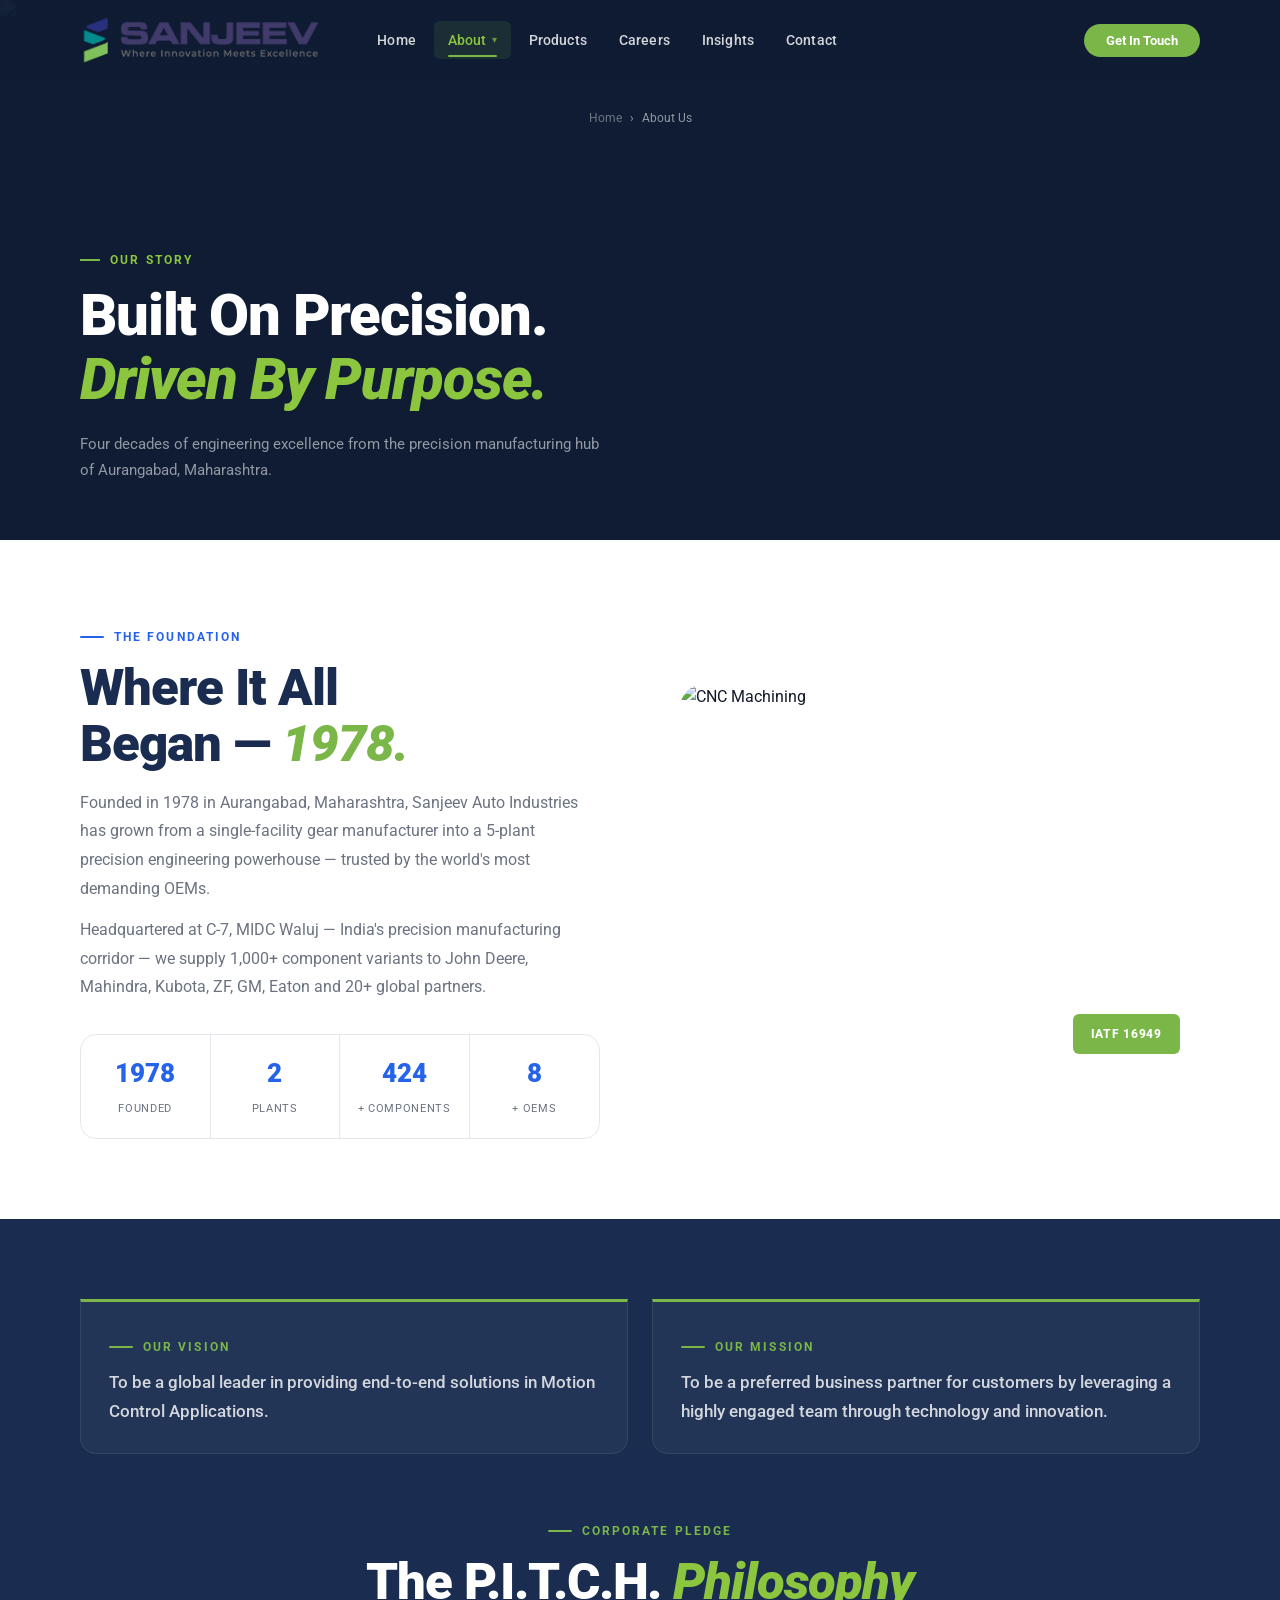
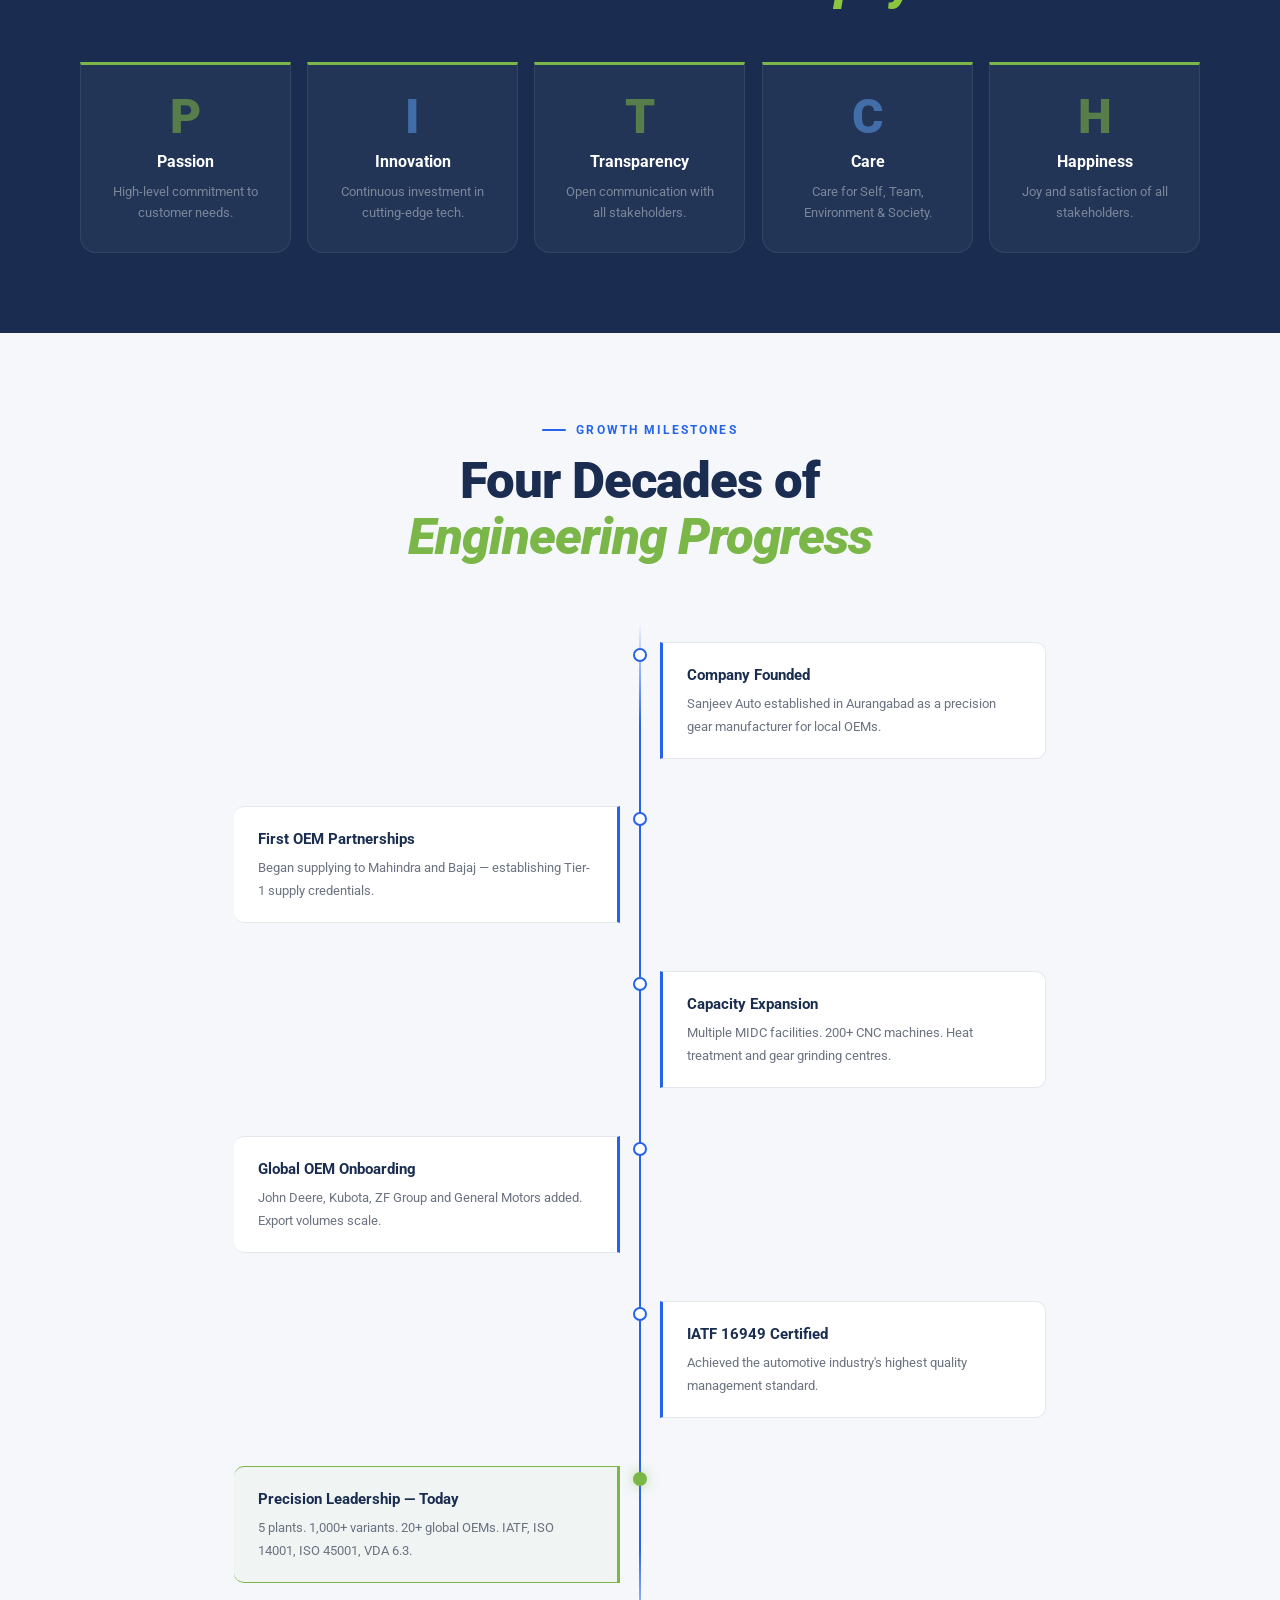
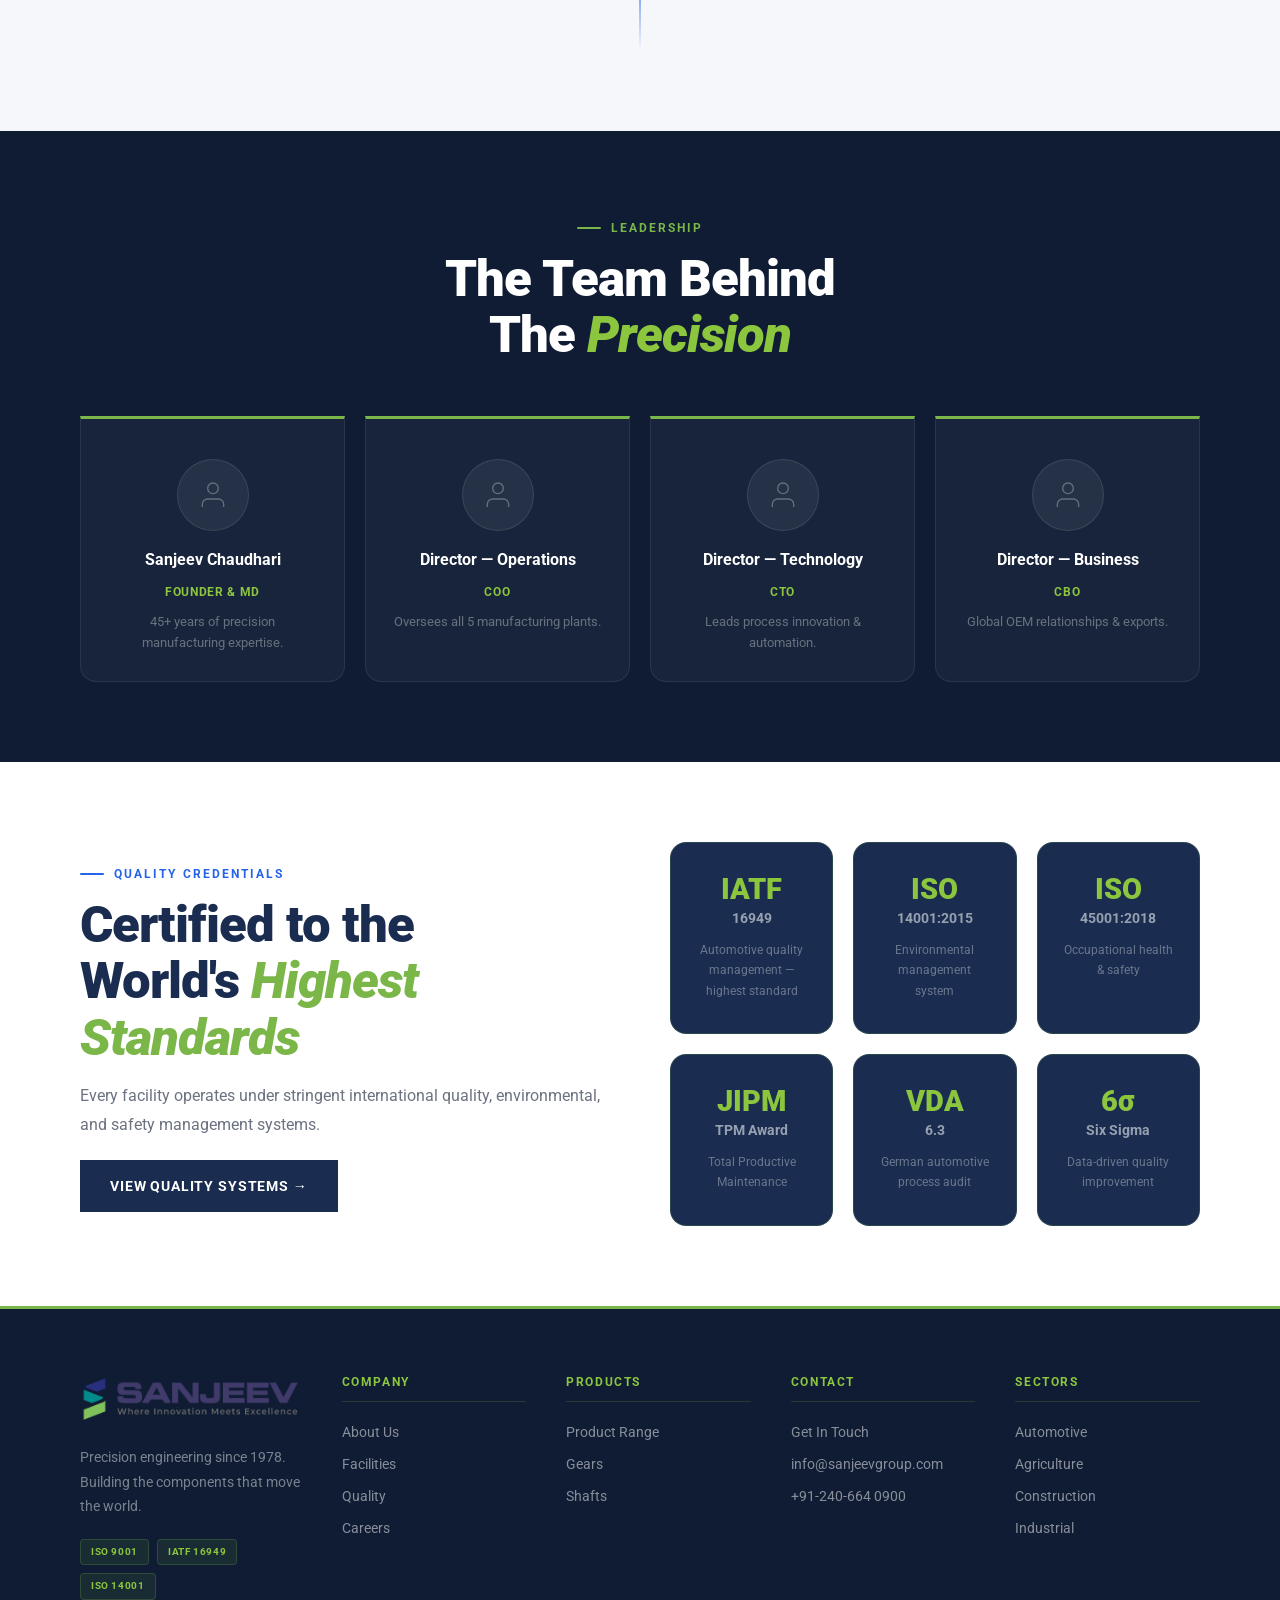
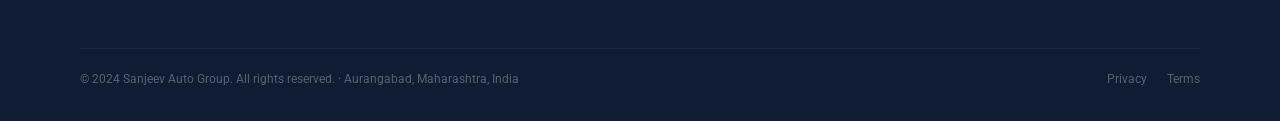
==== commit c934105a: "feat: hero slideshow + freepic images across all pages - Hero section now cycles 7 slides (6 freepic" ====
--- a/about.html
+++ b/about.html
@@ -18,7 +18,7 @@
 <div class="mobile-nav" id="mobileNav"><a href="index.html" class="mob-nav-link">Home</a><a href="about.html" class="mob-nav-link">About Us</a><a href="facilities.html" class="mob-nav-sub">Facilities</a><a href="quality.html" class="mob-nav-sub">Quality</a><a href="products.html" class="mob-nav-link">Products</a><a href="careers.html" class="mob-nav-link">Careers</a><a href="blog.html" class="mob-nav-link">Insights</a><a href="contact.html" class="mob-nav-link">Contact</a></div>
 
 <!-- Page Banner -->
-<div class="page-banner"><div class="pb-bg"><img src="images/K96-5.jpg" alt="About" /></div><div class="pb-overlay"></div><div class="pb-overlay-bottom"></div><div class="pb-breadcrumb"><a href="index.html">Home</a><span>›</span><span>About Us</span></div><div class="pb-content"><div class="pb-eyebrow">Our Story</div><h1>Built On Precision.<br/><em>Driven By Purpose.</em></h1><p>Four decades of engineering excellence from the precision manufacturing hub of Aurangabad, Maharashtra.</p></div></div>
+<div class="page-banner"><div class="pb-bg"><img src="freepic/metalworking-industry-concept-mechanical-engineering-control-lathe-machine-factory.jpg" alt="About" /></div><div class="pb-overlay"></div><div class="pb-overlay-bottom"></div><div class="pb-breadcrumb"><a href="index.html">Home</a><span>›</span><span>About Us</span></div><div class="pb-content"><div class="pb-eyebrow">Our Story</div><h1>Built On Precision.<br/><em>Driven By Purpose.</em></h1><p>Four decades of engineering excellence from the precision manufacturing hub of Aurangabad, Maharashtra.</p></div></div>
 
 <!-- Intro -->
 <section class="inner-section section--white">
@@ -37,7 +37,7 @@
         </div>
       </div>
       <div class="intro-img-wrap reveal reveal--right">
-        <img src="images/K96-3.jpg" alt="CNC Machining" /><div class="intro-img-badge">IATF 16949</div>
+        <img src="freepic/high-precision-cnc-machining-center-working-operator-machining-automotive-sample-part-process-industrial-factory.jpg" alt="CNC Machining" /><div class="intro-img-badge">IATF 16949</div>
       </div>
     </div>
   </div>
--- a/tata.css
+++ b/tata.css
@@ -1,7 +1,6 @@
 /* ══════════════════════════════════════════════════════════════════
-   SANJEEV AUTO — Tata Motors Design System
-   tata.css — Complete design system inspired by tatamotors.com
-   Colors: Deep Navy #002147, Blue #004aad, White #fff, Gold #c9a84c
+   SANJEEV AUTO — Design System
+   Colors: Navy #1a2d50, Blue #2563eb, Green #7ab648, Teal #009b8d
    Font: Roboto (Google Fonts)
    ══════════════════════════════════════════════════════════════════ */
 
@@ -13,16 +12,19 @@
 }
 
 :root {
-  /* Tata Core Palette */
-  --navy:         #002147;
-  --navy-dk:      #001230;
-  --navy-md:      #003068;
-  --blue:         #004aad;
-  --blue-lt:      #0061d4;
-  --blue-sky:     #4a90d9;
-  --teal:         #00b0cc;
-  --gold:         #c9a84c;
-  --gold-lt:      #e8c46a;
+  /* Core Palette — Logo-derived green + teal accent */
+  --navy:         #1a2d50;
+  --navy-dk:      #0f1c33;
+  --navy-md:      #253d66;
+  --blue:         #2563eb;
+  --blue-lt:      #3b82f6;
+  --blue-sky:     #60a5fa;
+  --teal:         #009b8d;
+  --gold:         #7ab648;
+  --gold-lt:      #8cc63f;
+  --green:        #7ab648;
+  --green-lt:     #8cc63f;
+  --green-dk:     #5a9a2f;
   --red:          #c0392b;
 
   /* Neutral */
@@ -40,8 +42,8 @@
   --text-primary:  #111827;
   --text-secondary:#374151;
   --text-muted:    #6b7280;
-  --text-light:    rgba(255,255,255,0.85);
-  --text-fade:     rgba(255,255,255,0.5);
+  --text-light:    rgba(255,255,255,0.9);
+  --text-fade:     rgba(255,255,255,0.6);
 
   /* Layout */
   --max-w:     1440px;
@@ -63,9 +65,9 @@
 
   /* Shadows */
   --shadow-sm: 0 1px 3px rgba(0,0,0,0.08), 0 1px 2px rgba(0,0,0,0.04);
-  --shadow:    0 4px 12px rgba(0,33,71,0.12);
-  --shadow-lg: 0 12px 40px rgba(0,33,71,0.18);
-  --shadow-xl: 0 24px 64px rgba(0,33,71,0.22);
+  --shadow:    0 4px 12px rgba(26,45,80,0.12);
+  --shadow-lg: 0 12px 40px rgba(26,45,80,0.18);
+  --shadow-xl: 0 24px 64px rgba(26,45,80,0.22);
 }
 
 html { scroll-behavior: smooth; -webkit-font-smoothing: antialiased; }
@@ -132,13 +134,13 @@
   transition: background var(--t), box-shadow var(--t), transform var(--t);
 }
 .navbar.at-top {
-  background: transparent;
+  background: linear-gradient(to bottom, rgba(15,28,51,0.85) 0%, rgba(15,28,51,0.4) 70%, transparent 100%);
 }
 .navbar.scrolled {
   background: var(--navy);
   box-shadow: 0 2px 24px rgba(0,0,0,0.3);
 }
-.navbar.hidden { transform: translateY(-100%); }
+/* navbar always visible — no hide on scroll */
 
 .nav-inner {
   max-width: var(--max-w);
@@ -146,12 +148,12 @@
   padding: 0 var(--pad-x);
   display: flex;
   align-items: center;
-  height: 72px;
+  height: 80px;
   gap: 40px;
 }
 
 .nav-logo { display: flex; align-items: center; flex-shrink: 0; }
-.nav-logo img { height: 44px; width: auto; }
+.nav-logo img { height: 56px; width: auto; filter: brightness(1.15); }
 
 /* Main links */
 .nav-links {
@@ -175,7 +177,7 @@
   white-space: nowrap;
 }
 .nav-link:hover, .nav-link.active { color: #fff; background: rgba(255,255,255,0.1); }
-.nav-link.active { color: var(--gold-lt); background: rgba(201,168,76,0.1); }
+.nav-link.active { color: var(--green-lt); background: rgba(122,182,72,0.12); }
 
 .nav-chevron {
   font-size: 0.6rem;
@@ -214,8 +216,8 @@
   transition: color 0.2s, background 0.2s, padding-left 0.2s;
 }
 .nav-dropdown-menu a:hover {
-  color: var(--gold-lt);
-  background: rgba(201,168,76,0.06);
+  color: var(--green-lt);
+  background: rgba(122,182,72,0.08);
   padding-left: 28px;
 }
 
@@ -244,14 +246,14 @@
   border-radius: var(--r-pill);
   font-size: 0.82rem;
   font-weight: 700;
-  color: var(--navy-dk);
-  background: var(--gold);
+  color: #fff;
+  background: var(--green);
   transition: var(--t);
   white-space: nowrap;
 }
 .nav-btn-primary:hover {
-  background: var(--gold-lt);
-  box-shadow: 0 4px 20px rgba(201,168,76,0.4);
+  background: var(--green-lt);
+  box-shadow: 0 4px 20px rgba(122,182,72,0.45);
   transform: translateY(-1px);
 }
 
@@ -280,12 +282,12 @@
 .mobile-nav {
   display: none;
   position: fixed;
-  top: 72px; left: 0; right: 0;
+  top: 80px; left: 0; right: 0;
   background: var(--navy-dk);
   z-index: 999;
   padding: 16px 0;
   border-top: 1px solid rgba(255,255,255,0.08);
-  max-height: calc(100vh - 72px);
+  max-height: calc(100vh - 80px);
   overflow-y: auto;
 }
 .mobile-nav.open { display: block; }
@@ -298,9 +300,9 @@
   border-bottom: 1px solid rgba(255,255,255,0.04);
   transition: color 0.2s, padding-left 0.2s;
 }
-.mob-nav-link:hover { color: var(--gold-lt); padding-left: 52px; }
+.mob-nav-link:hover { color: var(--green-lt); padding-left: 52px; }
 .mob-nav-sub { padding: 10px 56px; font-size: 0.82rem; color: rgba(255,255,255,0.55); display: block; transition: color 0.2s; }
-.mob-nav-sub:hover { color: var(--gold-lt); }
+.mob-nav-sub:hover { color: var(--green-lt); }
 
 /* ═══════════════════════════════════════════════════════════════
    HERO — Full-viewport, Tata Motors style
@@ -320,15 +322,41 @@
   inset: 0;
   z-index: 0;
 }
-.hero-bg-img {
+/* ── Hero Slideshow ── */
+.hero-slides {
+  position: absolute;
+  inset: 0;
+  z-index: 0;
+}
+.hero-slide {
+  position: absolute;
+  inset: 0;
+  opacity: 0;
+  transition: opacity 1.6s ease-in-out;
+}
+.hero-slide.active { opacity: 1; }
+.hero-slide img {
   width: 100%; height: 100%;
   object-fit: cover;
   object-position: center;
-  transform: scale(1.06);
-  animation: heroZoom 16s ease-out forwards;
-}
-@keyframes heroZoom {
-  to { transform: scale(1); }
+  animation: kenBurns 12s ease-in-out infinite;
+}
+
+/* ── Hero Video (overlays slides when it plays) ── */
+.hero-bg-video {
+  position: absolute;
+  inset: 0;
+  width: 100%; height: 100%;
+  object-fit: cover;
+  z-index: 1;
+  opacity: 0;
+  transition: opacity 1.2s ease;
+}
+.hero-bg-video.is-playing { opacity: 1; }
+@keyframes kenBurns {
+  0%   { transform: scale(1)    translate(0, 0); }
+  50%  { transform: scale(1.15) translate(-1%, -0.5%); }
+  100% { transform: scale(1)    translate(0, 0); }
 }
 
 /* Deep blue gradient overlay — Tata style */
@@ -337,15 +365,15 @@
   inset: 0;
   background: linear-gradient(
     to right,
-    rgba(0,18,48,0.88) 0%,
-    rgba(0,18,48,0.65) 45%,
-    rgba(0,18,48,0.25) 100%
+    rgba(15,28,51,0.88) 0%,
+    rgba(15,28,51,0.6) 45%,
+    rgba(15,28,51,0.2) 100%
   );
 }
 .hero-overlay-bottom {
   position: absolute;
   inset: 0;
-  background: linear-gradient(to top, rgba(0,18,48,0.8) 0%, transparent 50%);
+  background: linear-gradient(to top, rgba(15,28,51,0.75) 0%, transparent 50%);
 }
 
 /* Animated dot pattern — Tata uses dots */
@@ -354,10 +382,11 @@
   right: 0; top: 50%;
   transform: translateY(-50%);
   width: 320px; height: 400px;
-  background-image: radial-gradient(circle, rgba(201,168,76,0.18) 1.5px, transparent 1.5px);
+  background-image: radial-gradient(circle, rgba(122,182,72,0.2) 1.5px, transparent 1.5px);
   background-size: 28px 28px;
   pointer-events: none;
   z-index: 1;
+  animation: floatDots 6s ease-in-out infinite;
 }
 
 .hero-content {
@@ -381,7 +410,7 @@
 }
 .hero-h1 em {
   font-style: italic;
-  color: var(--gold-lt);
+  color: var(--green-lt);
 }
 .hero-line { display: block; opacity: 0; transform: translateY(36px); animation: fadeUp 0.9s var(--ease) forwards; }
 .hero-line:nth-child(1) { animation-delay: 0.2s; }
@@ -462,14 +491,14 @@
 .btn-tata:hover svg { transform: translateX(4px); }
 
 .btn-tata--gold {
-  background: var(--gold);
-  color: var(--navy-dk);
-  border-color: var(--gold);
+  background: var(--green);
+  color: #fff;
+  border-color: var(--green);
 }
 .btn-tata--gold:hover {
-  background: var(--gold-lt);
-  border-color: var(--gold-lt);
-  box-shadow: 0 8px 28px rgba(201,168,76,0.35);
+  background: var(--green-lt);
+  border-color: var(--green-lt);
+  box-shadow: 0 8px 28px rgba(122,182,72,0.4);
   transform: translateY(-2px);
 }
 
@@ -510,10 +539,10 @@
   position: absolute;
   bottom: 0; left: 0; right: 0;
   z-index: 3;
-  background: rgba(0,18,48,0.85);
+  background: rgba(15,28,51,0.85);
   backdrop-filter: blur(12px);
   -webkit-backdrop-filter: blur(12px);
-  border-top: 1px solid rgba(201,168,76,0.2);
+  border-top: 1px solid rgba(122,182,72,0.25);
   display: flex;
   justify-content: center;
 }
@@ -533,12 +562,12 @@
   transition: background 0.2s;
 }
 .hero-stat:last-child { border-right: none; }
-.hero-stat:hover { background: rgba(201,168,76,0.06); }
+.hero-stat:hover { background: rgba(122,182,72,0.08); }
 .hero-stat-n {
   font-family: 'Roboto', sans-serif;
   font-size: clamp(1.6rem, 2.5vw, 2.4rem);
   font-weight: 900;
-  color: var(--gold-lt);
+  color: var(--green-lt);
   line-height: 1;
   letter-spacing: -0.02em;
 }
@@ -587,8 +616,8 @@
    ═══════════════════════════════════════════════════════════════ */
 .marquee-section {
   background: var(--navy);
-  border-top: 1px solid rgba(201,168,76,0.2);
-  border-bottom: 1px solid rgba(201,168,76,0.2);
+  border-top: 1px solid rgba(122,182,72,0.25);
+  border-bottom: 1px solid rgba(122,182,72,0.25);
   padding: 14px 0;
   overflow: hidden;
 }
@@ -606,12 +635,12 @@
   white-space: nowrap;
   font-size: 0.8rem;
   font-weight: 500;
-  color: rgba(255,255,255,0.4);
+  color: rgba(255,255,255,0.5);
   letter-spacing: 0.06em;
   text-transform: uppercase;
 }
-.marquee-content strong { color: var(--gold-lt); font-weight: 700; }
-.mq-dot { width: 5px; height: 5px; border-radius: 50%; background: var(--gold); opacity: 0.6; }
+.marquee-content strong { color: var(--green-lt); font-weight: 700; }
+.mq-dot { width: 5px; height: 5px; border-radius: 50%; background: var(--green); opacity: 0.7; }
 @keyframes marquee {
   from { transform: translateX(0); }
   to   { transform: translateX(-50%); }
@@ -649,10 +678,10 @@
   border-radius: 2px;
   flex-shrink: 0;
 }
-.eyebrow--light { color: var(--gold-lt); }
-.eyebrow--light::before { background: var(--gold); }
-.eyebrow--gold { color: var(--gold); }
-.eyebrow--gold::before { background: var(--gold); }
+.eyebrow--light { color: var(--green-lt); }
+.eyebrow--light::before { background: var(--green); }
+.eyebrow--gold { color: var(--green); }
+.eyebrow--gold::before { background: var(--green); }
 
 /* Section headings — Tata style: large, bold, Roboto */
 .section-h2 {
@@ -665,13 +694,13 @@
   margin-bottom: 16px;
 }
 .section-h2--light { color: #fff; }
-.section-h2--gold  { color: var(--gold-lt); }
+.section-h2--gold  { color: var(--green-lt); }
 
 .section-h2 em {
   font-style: italic;
-  color: var(--blue);
-}
-.section-h2--light em { color: var(--gold-lt); }
+  color: var(--green);
+}
+.section-h2--light em { color: var(--green-lt); }
 
 .section-sub {
   font-size: 1rem;
@@ -702,9 +731,10 @@
   position: absolute;
   top: 50%; transform: translateY(-50%);
   width: 200px; height: 280px;
-  background-image: radial-gradient(circle, rgba(0,74,173,0.08) 1.5px, transparent 1.5px);
+  background-image: radial-gradient(circle, rgba(122,182,72,0.1) 1.5px, transparent 1.5px);
   background-size: 24px 24px;
   pointer-events: none;
+  animation: floatDots 8s ease-in-out infinite;
 }
 .welcome-dots-l { left: 0; }
 .welcome-dots-r { right: 0; }
@@ -832,7 +862,7 @@
   top: 0; right: 0;
   width: 40%;
   height: 100%;
-  background: linear-gradient(135deg, rgba(0,74,173,0.15), transparent);
+  background: linear-gradient(135deg, rgba(37,99,235,0.12), transparent);
   pointer-events: none;
 }
 .motion-grid {
@@ -858,23 +888,23 @@
   position: absolute;
   top: 0; left: 0;
   width: 4px; height: 100%;
-  background: var(--gold);
+  background: var(--green);
   opacity: 0;
   transition: opacity 0.25s;
 }
 .motion-card:hover {
   background: rgba(255,255,255,0.07);
-  border-color: rgba(201,168,76,0.25);
+  border-color: rgba(122,182,72,0.3);
   transform: translateY(-4px);
 }
 .motion-card:hover::before { opacity: 1; }
 .motion-card-icon {
   width: 56px; height: 56px;
   border-radius: var(--r);
-  background: rgba(201,168,76,0.12);
-  border: 1px solid rgba(201,168,76,0.2);
+  background: rgba(122,182,72,0.12);
+  border: 1px solid rgba(122,182,72,0.2);
   display: flex; align-items: center; justify-content: center;
-  color: var(--gold-lt);
+  color: var(--green-lt);
 }
 .motion-card h3 {
   font-family: 'Roboto', sans-serif;
@@ -895,7 +925,7 @@
   gap: 8px;
   font-size: 0.78rem;
   font-weight: 700;
-  color: var(--gold-lt);
+  color: var(--green-lt);
   letter-spacing: 0.06em;
   text-transform: uppercase;
   transition: gap 0.2s;
@@ -931,11 +961,11 @@
 .sector-card:hover img { transform: scale(1.1); }
 .sector-fog {
   position: absolute; inset: 0;
-  background: linear-gradient(to top, rgba(0,18,48,0.95) 0%, rgba(0,18,48,0.35) 50%, transparent);
+  background: linear-gradient(to top, rgba(15,28,51,0.92) 0%, rgba(15,28,51,0.3) 50%, transparent);
   transition: background 0.4s;
 }
 .sector-card:hover .sector-fog {
-  background: linear-gradient(to top, rgba(0,18,48,0.98) 0%, rgba(0,18,48,0.5) 50%, rgba(0,74,173,0.1) 100%);
+  background: linear-gradient(to top, rgba(15,28,51,0.95) 0%, rgba(15,28,51,0.45) 50%, rgba(37,99,235,0.08) 100%);
 }
 .sector-label {
   position: absolute;
@@ -947,7 +977,7 @@
   font-weight: 700;
   letter-spacing: 0.14em;
   text-transform: uppercase;
-  color: var(--gold-lt);
+  color: var(--green-lt);
   margin-bottom: 6px;
   display: block;
 }
@@ -1010,7 +1040,7 @@
   transition: background 0.2s;
 }
 .impact-item:last-child { border-right: none; }
-.impact-item:hover { background: rgba(201,168,76,0.04); }
+.impact-item:hover { background: rgba(122,182,72,0.06); }
 .impact-num {
   font-family: 'Roboto', sans-serif;
   font-size: clamp(2.5rem, 4.5vw, 4rem);
@@ -1020,7 +1050,7 @@
   letter-spacing: -0.03em;
   margin-bottom: 4px;
 }
-.impact-num sup { font-size: 0.45em; color: var(--gold-lt); vertical-align: super; }
+.impact-num sup { font-size: 0.45em; color: var(--green-lt); vertical-align: super; }
 .impact-label {
   font-size: 0.72rem;
   font-weight: 600;
@@ -1032,7 +1062,7 @@
 .impact-unit {
   font-family: 'Roboto', sans-serif;
   font-size: 0.9rem;
-  color: var(--gold);
+  color: var(--green);
   font-weight: 700;
   margin-top: 2px;
   text-transform: uppercase;
@@ -1063,7 +1093,7 @@
   position: absolute;
   bottom: 24px; left: 24px;
   background: var(--navy);
-  color: var(--gold-lt);
+  color: var(--green-lt);
   padding: 10px 18px;
   border-radius: var(--r);
   font-size: 0.8rem;
@@ -1089,7 +1119,7 @@
 }
 .oem-chip:hover {
   background: var(--navy);
-  color: var(--gold-lt);
+  color: var(--green-lt);
   border-color: var(--navy);
 }
 
@@ -1132,12 +1162,12 @@
 }
 .cert-tag {
   padding: 8px 16px;
-  background: rgba(201,168,76,0.1);
-  border: 1px solid rgba(201,168,76,0.25);
+  background: rgba(122,182,72,0.1);
+  border: 1px solid rgba(122,182,72,0.25);
   border-radius: var(--r-sm);
   font-size: 0.78rem;
   font-weight: 700;
-  color: var(--gold-lt);
+  color: var(--green-lt);
   letter-spacing: 0.06em;
   text-transform: uppercase;
 }
@@ -1200,19 +1230,19 @@
 .plant-card:hover img { transform: scale(1.07); }
 .plant-fog {
   position: absolute; inset: 0;
-  background: linear-gradient(to top, rgba(0,18,48,0.9) 0%, rgba(0,18,48,0.2) 50%, transparent);
+  background: linear-gradient(to top, rgba(15,28,51,0.9) 0%, rgba(15,28,51,0.2) 50%, transparent);
 }
 .plant-info { position: absolute; bottom: 0; left: 0; right: 0; padding: 24px; }
-.plant-id { font-size: 0.65rem; font-weight: 700; letter-spacing: 0.14em; text-transform: uppercase; color: var(--gold-lt); margin-bottom: 6px; }
+.plant-id { font-size: 0.65rem; font-weight: 700; letter-spacing: 0.14em; text-transform: uppercase; color: var(--green-lt); margin-bottom: 6px; }
 .plant-name { font-family: 'Roboto', sans-serif; font-size: 1rem; font-weight: 700; color: #fff; line-height: 1.3; }
-.plant-detail { font-size: 0.75rem; color: rgba(255,255,255,0.45); margin-top: 4px; }
+.plant-detail { font-size: 0.75rem; color: rgba(255,255,255,0.5); margin-top: 4px; }
 
 /* ═══════════════════════════════════════════════════════════════
    POPUP FORM — Tata inspired (blue/navy)
    ═══════════════════════════════════════════════════════════════ */
 .popup-overlay {
   position: fixed; inset: 0;
-  background: rgba(0,18,48,0.8);
+  background: rgba(15,28,51,0.8);
   backdrop-filter: blur(8px);
   -webkit-backdrop-filter: blur(8px);
   z-index: 9000;
@@ -1248,8 +1278,8 @@
   position: absolute; bottom: -40px; right: -40px;
   width: 180px; height: 180px;
   border-radius: 50%;
-  background: rgba(201,168,76,0.07);
-  border: 1px solid rgba(201,168,76,0.1);
+  background: rgba(122,182,72,0.08);
+  border: 1px solid rgba(122,182,72,0.12);
 }
 .popup-logo { height: 36px; width: auto; }
 .popup-h2 {
@@ -1261,7 +1291,7 @@
   letter-spacing: -0.02em;
   margin-top: 8px;
 }
-.popup-h2 span { color: var(--gold-lt); font-style: italic; }
+.popup-h2 span { color: var(--green-lt); font-style: italic; }
 .popup-sub {
   font-size: 0.875rem;
   color: rgba(255,255,255,0.5);
@@ -1273,7 +1303,7 @@
   font-family: 'Roboto', sans-serif;
   font-size: 1.8rem;
   font-weight: 900;
-  color: var(--gold-lt);
+  color: var(--green-lt);
   display: block;
   line-height: 1;
 }
@@ -1318,7 +1348,7 @@
 .form-input::placeholder, .form-textarea::placeholder { color: var(--grey-400); }
 .form-input:focus, .form-select:focus, .form-textarea:focus {
   border-color: var(--blue);
-  box-shadow: 0 0 0 3px rgba(0,74,173,0.12);
+  box-shadow: 0 0 0 3px rgba(37,99,235,0.12);
 }
 .form-select { cursor: pointer; }
 .form-textarea { resize: vertical; min-height: 90px; }
@@ -1341,7 +1371,7 @@
 }
 .popup-submit:hover {
   background: var(--blue);
-  box-shadow: 0 8px 28px rgba(0,74,173,0.3);
+  box-shadow: 0 8px 28px rgba(37,99,235,0.35);
   transform: translateY(-2px);
 }
 
@@ -1350,7 +1380,7 @@
    ═══════════════════════════════════════════════════════════════ */
 .footer {
   background: var(--navy-dk);
-  border-top: 3px solid var(--gold);
+  border-top: 3px solid var(--green);
 }
 .footer-top {
   max-width: var(--max-w);
@@ -1361,7 +1391,7 @@
   gap: 40px;
 }
 .footer-brand {}
-.footer-logo { height: 40px; width: auto; margin-bottom: 20px; }
+.footer-logo { height: 52px; width: auto; margin-bottom: 20px; filter: brightness(1.15); }
 .footer-tagline {
   font-size: 0.875rem;
   color: rgba(255,255,255,0.45);
@@ -1377,12 +1407,12 @@
 }
 .footer-cert {
   padding: 4px 10px;
-  background: rgba(201,168,76,0.1);
-  border: 1px solid rgba(201,168,76,0.2);
+  background: rgba(122,182,72,0.1);
+  border: 1px solid rgba(122,182,72,0.22);
   border-radius: 4px;
   font-size: 0.65rem;
   font-weight: 700;
-  color: var(--gold-lt);
+  color: var(--green-lt);
   letter-spacing: 0.06em;
 }
 .footer-col h5 {
@@ -1390,10 +1420,10 @@
   font-weight: 700;
   letter-spacing: 0.14em;
   text-transform: uppercase;
-  color: var(--gold-lt);
+  color: var(--green-lt);
   margin-bottom: 20px;
   padding-bottom: 10px;
-  border-bottom: 1px solid rgba(201,168,76,0.2);
+  border-bottom: 1px solid rgba(122,182,72,0.2);
 }
 .footer-col a {
   display: block;
@@ -1402,7 +1432,7 @@
   margin-bottom: 10px;
   transition: color 0.2s, padding-left 0.2s;
 }
-.footer-col a:hover { color: var(--gold-lt); padding-left: 8px; }
+.footer-col a:hover { color: var(--green-lt); padding-left: 8px; }
 
 .footer-divider {
   max-width: var(--max-w);
@@ -1425,7 +1455,7 @@
 .footer-copy { font-size: 0.78rem; color: rgba(255,255,255,0.3); }
 .footer-bottom-links { display: flex; gap: 20px; }
 .footer-bottom-links a { font-size: 0.78rem; color: rgba(255,255,255,0.3); transition: color 0.2s; }
-.footer-bottom-links a:hover { color: var(--gold-lt); }
+.footer-bottom-links a:hover { color: var(--green-lt); }
 
 /* ═══════════════════════════════════════════════════════════════
    SCROLL TO TOP
@@ -1436,8 +1466,8 @@
   width: 48px; height: 48px;
   border-radius: 50%;
   background: var(--navy);
-  border: 2px solid rgba(201,168,76,0.4);
-  color: var(--gold-lt);
+  border: 2px solid rgba(122,182,72,0.5);
+  color: var(--green-lt);
   font-size: 1.2rem;
   display: flex; align-items: center; justify-content: center;
   cursor: pointer;
@@ -1447,16 +1477,16 @@
   transition: opacity 0.3s, transform 0.3s, background 0.2s;
 }
 .scroll-top.show { opacity: 1; transform: none; }
-.scroll-top:hover { background: var(--blue); border-color: var(--blue); color: #fff; }
+.scroll-top:hover { background: var(--green); border-color: var(--green); color: #fff; }
 
 /* ═══════════════════════════════════════════════════════════════
    PAGE BANNER (inner pages)
    ═══════════════════════════════════════════════════════════════ */
 .page-banner {
   position: relative;
-  height: 55vh;
-  min-height: 380px;
-  max-height: 560px;
+  height: 60vh;
+  min-height: 440px;
+  max-height: 620px;
   overflow: hidden;
   display: flex;
   flex-direction: column;
@@ -1464,57 +1494,59 @@
   background: var(--navy-dk);
 }
 .pb-bg { position: absolute; inset: 0; }
-.pb-bg img { width: 100%; height: 100%; object-fit: cover; transform: scale(1.05); animation: heroZoom 14s ease-out forwards; }
-.pb-overlay { position: absolute; inset: 0; background: linear-gradient(to right, rgba(0,18,48,0.88) 0%, rgba(0,18,48,0.55) 50%, rgba(0,18,48,0.35) 100%); }
-.pb-overlay-bottom { position: absolute; inset: 0; background: linear-gradient(to top, rgba(0,18,48,0.8) 0%, transparent 50%); }
+.pb-bg img { width: 100%; height: 100%; object-fit: cover; animation: kenBurns 12s ease-in-out infinite; }
+.pb-overlay { position: absolute; inset: 0; background: linear-gradient(to right, rgba(15,28,51,0.88) 0%, rgba(15,28,51,0.55) 50%, rgba(15,28,51,0.3) 100%); }
+.pb-overlay-bottom { position: absolute; inset: 0; background: linear-gradient(to top, rgba(15,28,51,0.8) 0%, transparent 50%); }
 
 .pb-breadcrumb {
-  position: absolute;
-  top: calc(72px + 20px); left: 0; right: 0;
+  position: relative;
   z-index: 2;
   max-width: var(--max-w);
   margin: 0 auto;
   padding: 0 var(--pad-x);
+  padding-top: calc(80px + 28px);
   display: flex;
   align-items: center;
   gap: 8px;
   font-size: 0.78rem;
   color: rgba(255,255,255,0.4);
+  margin-bottom: 28px;
 }
 .pb-breadcrumb a { color: rgba(255,255,255,0.4); transition: color 0.2s; }
-.pb-breadcrumb a:hover { color: var(--gold-lt); }
+.pb-breadcrumb a:hover { color: var(--green-lt); }
 .pb-breadcrumb span { color: rgba(255,255,255,0.55); }
 
 .pb-content {
   position: relative; z-index: 2;
   max-width: var(--max-w);
   margin: 0 auto;
-  padding: 0 var(--pad-x) 52px;
+  padding: 0 var(--pad-x) 56px;
   width: 100%;
+  margin-top: auto;
 }
 .pb-eyebrow {
-  font-size: 0.72rem;
+  font-size: 0.75rem;
   font-weight: 700;
   letter-spacing: 0.18em;
   text-transform: uppercase;
-  color: var(--gold-lt);
-  margin-bottom: 10px;
+  color: var(--green-lt);
+  margin-bottom: 14px;
   display: flex;
   align-items: center;
   gap: 10px;
 }
-.pb-eyebrow::before { content: ''; width: 20px; height: 2.5px; background: var(--gold); display: inline-block; }
+.pb-eyebrow::before { content: ''; width: 20px; height: 2.5px; background: var(--green); display: inline-block; }
 .pb-content h1 {
   font-family: 'Roboto', sans-serif;
-  font-size: clamp(2.2rem, 5vw, 4.5rem);
+  font-size: clamp(2rem, 4.5vw, 3.8rem);
   font-weight: 900;
   color: #fff;
-  line-height: 1.05;
-  letter-spacing: -0.03em;
-  margin-bottom: 16px;
-}
-.pb-content h1 em { font-style: italic; color: var(--gold-lt); }
-.pb-content > p { font-size: 1rem; color: rgba(255,255,255,0.5); line-height: 1.75; max-width: 520px; }
+  line-height: 1.12;
+  letter-spacing: -0.02em;
+  margin-bottom: 18px;
+}
+.pb-content h1 em { font-style: italic; color: var(--green-lt); }
+.pb-content > p { font-size: 0.95rem; color: rgba(255,255,255,0.55); line-height: 1.75; max-width: 520px; }
 
 /* Inner page section */
 .inner-section { padding: 80px 0; }
@@ -1538,12 +1570,12 @@
   transition: background 0.2s;
 }
 .strip-item:last-child { border-right: none; }
-.strip-item:hover { background: rgba(201,168,76,0.05); }
+.strip-item:hover { background: rgba(122,182,72,0.06); }
 .strip-n {
   font-family: 'Roboto', sans-serif;
   font-size: clamp(1.8rem, 3vw, 2.8rem);
   font-weight: 900;
-  color: var(--gold-lt);
+  color: var(--green-lt);
   line-height: 1;
   letter-spacing: -0.02em;
 }
@@ -1559,8 +1591,8 @@
 .intro-img-badge {
   position: absolute;
   bottom: 20px; right: 20px;
-  background: var(--gold);
-  color: var(--navy-dk);
+  background: var(--green);
+  color: #fff;
   padding: 10px 18px;
   font-size: 0.78rem;
   font-weight: 800;
@@ -1587,8 +1619,8 @@
 .tata-card-icon {
   width: 52px; height: 52px;
   border-radius: var(--r);
-  background: rgba(0,74,173,0.08);
-  border: 1px solid rgba(0,74,173,0.15);
+  background: rgba(37,99,235,0.08);
+  border: 1px solid rgba(37,99,235,0.15);
   display: flex; align-items: center; justify-content: center;
   color: var(--blue);
   margin-bottom: 18px;
@@ -1600,7 +1632,7 @@
 .dark-card {
   background: rgba(255,255,255,0.04);
   border: 1px solid rgba(255,255,255,0.08);
-  border-top: 3px solid var(--gold);
+  border-top: 3px solid var(--green);
   border-radius: 0 0 var(--r-lg) var(--r-lg);
   padding: 28px;
   transition: background var(--t), transform var(--t);
@@ -1615,13 +1647,13 @@
 .tl-item { display: grid; grid-template-columns: 1fr 40px 1fr; gap: 0; align-items: start; margin-bottom: 48px; }
 .tl-dot-wrap { display: flex; justify-content: center; padding-top: 6px; }
 .tl-dot { width: 14px; height: 14px; border-radius: 50%; background: #fff; border: 2px solid var(--blue); transition: var(--t); z-index: 1; }
-.tl-dot--active { background: var(--gold); border-color: var(--gold); box-shadow: 0 0 12px rgba(201,168,76,0.5); }
+.tl-dot--active { background: var(--green); border-color: var(--green); box-shadow: 0 0 12px rgba(122,182,72,0.5); }
 .tl-yr { font-family: 'Roboto', sans-serif; font-size: 1.2rem; font-weight: 900; color: rgba(255,255,255,0.1); text-align: right; padding: 4px 24px 0 0; }
 .tl-yr--right { text-align: left; padding: 4px 0 0 24px; }
 .tl-card { background: var(--white); border: 1px solid var(--grey-200); border-left: 3px solid var(--blue); border-radius: 0 var(--r) var(--r) 0; padding: 20px 24px; margin-right: 24px; transition: box-shadow 0.3s; }
 .tl-card:hover { box-shadow: var(--shadow-lg); }
 .tl-card--right { margin-right: 0; margin-left: 24px; border-left: none; border-right: 3px solid var(--blue); border-radius: var(--r) 0 0 var(--r); }
-.tl-card--active { border-color: var(--gold); background: rgba(201,168,76,0.04); }
+.tl-card--active { border-color: var(--green); background: rgba(122,182,72,0.04); }
 .tl-card h4 { font-family: 'Roboto', sans-serif; font-size: 0.95rem; font-weight: 700; color: var(--navy); margin-bottom: 6px; }
 .tl-card p { font-size: 0.82rem; color: var(--text-muted); line-height: 1.7; }
 
@@ -1629,9 +1661,9 @@
 .img-cap-card { border-radius: var(--r-lg); overflow: hidden; position: relative; aspect-ratio: 16/10; cursor: pointer; background: var(--grey-200); }
 .img-cap-card img { width: 100%; height: 100%; object-fit: cover; transition: transform 0.6s var(--ease); }
 .img-cap-card:hover img { transform: scale(1.07); }
-.img-cap-fog { position: absolute; inset: 0; background: linear-gradient(to top, rgba(0,18,48,0.9) 0%, rgba(0,18,48,0.2) 50%, transparent); }
+.img-cap-fog { position: absolute; inset: 0; background: linear-gradient(to top, rgba(15,28,51,0.9) 0%, rgba(15,28,51,0.2) 50%, transparent); }
 .img-cap-body { position: absolute; bottom: 0; left: 0; right: 0; padding: 22px 24px; }
-.img-cap-pill { font-size: 0.62rem; font-weight: 700; letter-spacing: 0.14em; text-transform: uppercase; color: var(--gold-lt); margin-bottom: 4px; display: block; }
+.img-cap-pill { font-size: 0.62rem; font-weight: 700; letter-spacing: 0.14em; text-transform: uppercase; color: var(--green-lt); margin-bottom: 4px; display: block; }
 .img-cap-title { font-family: 'Roboto', sans-serif; font-size: 1rem; font-weight: 700; color: #fff; line-height: 1.3; margin-bottom: 4px; }
 .img-cap-sub { font-size: 0.75rem; color: rgba(255,255,255,0.4); }
 
@@ -1639,14 +1671,14 @@
 .cert-blocks { display: grid; grid-template-columns: repeat(3, 1fr); gap: 20px; }
 .cert-block {
   background: var(--navy);
-  border: 1px solid rgba(201,168,76,0.15);
+  border: 1px solid rgba(122,182,72,0.18);
   border-radius: var(--r-lg);
   padding: 32px 24px;
   text-align: center;
   transition: border-color 0.3s, transform 0.3s;
 }
-.cert-block:hover { border-color: rgba(201,168,76,0.4); transform: translateY(-4px); }
-.cert-code { font-family: 'Roboto', sans-serif; font-size: 1.8rem; font-weight: 900; color: var(--gold-lt); line-height: 1; }
+.cert-block:hover { border-color: rgba(122,182,72,0.4); transform: translateY(-4px); }
+.cert-code { font-family: 'Roboto', sans-serif; font-size: 1.8rem; font-weight: 900; color: var(--green-lt); line-height: 1; }
 .cert-num { display: block; font-size: 0.85rem; font-weight: 700; color: rgba(255,255,255,0.55); margin: 4px 0 10px; }
 .cert-desc { font-size: 0.78rem; color: rgba(255,255,255,0.35); line-height: 1.65; }
 
@@ -1654,8 +1686,8 @@
 .process-row { display: grid; grid-template-columns: repeat(4, 1fr); gap: 0; border: 1px solid var(--grey-200); border-radius: var(--r-xl); overflow: hidden; }
 .process-step { padding: 32px 24px; border-right: 1px solid var(--grey-200); position: relative; transition: background 0.25s; }
 .process-step:last-child { border-right: none; }
-.process-step:hover { background: rgba(0,74,173,0.03); }
-.process-step-n { font-family: 'Roboto', sans-serif; font-size: 3rem; font-weight: 900; color: rgba(0,18,48,0.05); line-height: 1; margin-bottom: 14px; }
+.process-step:hover { background: rgba(37,99,235,0.03); }
+.process-step-n { font-family: 'Roboto', sans-serif; font-size: 3rem; font-weight: 900; color: rgba(26,45,80,0.06); line-height: 1; margin-bottom: 14px; }
 .process-step h4 { font-family: 'Roboto', sans-serif; font-size: 0.95rem; font-weight: 700; color: var(--navy); margin-bottom: 8px; }
 .process-step p { font-size: 0.82rem; color: var(--text-muted); line-height: 1.7; }
 
@@ -1688,7 +1720,7 @@
   justify-content: center;
   gap: 10px;
 }
-.cf-submit:hover { background: var(--blue); box-shadow: 0 8px 24px rgba(0,74,173,0.25); transform: translateY(-2px); }
+.cf-submit:hover { background: var(--blue); box-shadow: 0 8px 24px rgba(37,99,235,0.3); transform: translateY(-2px); }
 
 /* Contact info card */
 .contact-info-card {
@@ -1699,22 +1731,22 @@
 .contact-info-card h2 { font-family: 'Roboto', sans-serif; font-size: 1.25rem; font-weight: 800; color: #fff; margin-bottom: 24px; }
 .contact-row { display: flex; align-items: flex-start; gap: 14px; padding: 16px 0; border-bottom: 1px solid rgba(255,255,255,0.06); }
 .contact-row:last-child { border-bottom: none; padding-bottom: 0; }
-.contact-row-icon { width: 40px; height: 40px; border-radius: 10px; background: rgba(201,168,76,0.1); border: 1px solid rgba(201,168,76,0.15); display: flex; align-items: center; justify-content: center; color: var(--gold-lt); flex-shrink: 0; }
+.contact-row-icon { width: 40px; height: 40px; border-radius: 10px; background: rgba(122,182,72,0.1); border: 1px solid rgba(122,182,72,0.18); display: flex; align-items: center; justify-content: center; color: var(--green-lt); flex-shrink: 0; }
 .contact-row-label { font-size: 0.65rem; font-weight: 700; letter-spacing: 0.12em; text-transform: uppercase; color: rgba(255,255,255,0.35); display: block; margin-bottom: 3px; }
 .contact-row-body p, .contact-row-body a { font-size: 0.88rem; color: rgba(255,255,255,0.75); line-height: 1.6; transition: color 0.2s; }
-.contact-row-body a:hover { color: var(--gold-lt); }
+.contact-row-body a:hover { color: var(--green-lt); }
 
 /* Job cards */
 .job-card { background: var(--white); border: 1px solid var(--grey-200); border-left: 3px solid var(--blue); border-radius: 0 var(--r-lg) var(--r-lg) 0; padding: 28px 32px; transition: transform var(--t), box-shadow var(--t), border-color var(--t); }
-.job-card:hover { transform: translateY(-4px); box-shadow: var(--shadow-lg); border-left-color: var(--gold); }
+.job-card:hover { transform: translateY(-4px); box-shadow: var(--shadow-lg); border-left-color: var(--green); }
 .job-title-row { display: flex; justify-content: space-between; align-items: flex-start; gap: 12px; margin-bottom: 12px; }
 .job-title { font-family: 'Roboto', sans-serif; font-size: 1.05rem; font-weight: 800; color: var(--navy); }
-.job-dept-pill { padding: 4px 12px; background: rgba(0,74,173,0.08); border: 1px solid rgba(0,74,173,0.15); border-radius: var(--r-pill); font-size: 0.68rem; font-weight: 700; color: var(--blue); letter-spacing: 0.04em; white-space: nowrap; }
+.job-dept-pill { padding: 4px 12px; background: rgba(37,99,235,0.08); border: 1px solid rgba(37,99,235,0.15); border-radius: var(--r-pill); font-size: 0.68rem; font-weight: 700; color: var(--blue); letter-spacing: 0.04em; white-space: nowrap; }
 .job-meta { display: flex; gap: 16px; margin-bottom: 12px; flex-wrap: wrap; }
 .job-meta-item { display: flex; align-items: center; gap: 5px; font-size: 0.78rem; color: var(--text-muted); }
 .job-desc { font-size: 0.875rem; color: var(--text-muted); line-height: 1.75; margin-bottom: 18px; }
 .job-apply-btn { display: inline-flex; align-items: center; gap: 8px; padding: 9px 20px; background: var(--navy); color: #fff; border: none; border-radius: var(--r-pill); font-family: 'Roboto', sans-serif; font-size: 0.8rem; font-weight: 700; cursor: pointer; transition: var(--t); }
-.job-apply-btn:hover { background: var(--blue); box-shadow: 0 6px 20px rgba(0,74,173,0.25); transform: translateY(-2px); }
+.job-apply-btn:hover { background: var(--blue); box-shadow: 0 6px 20px rgba(37,99,235,0.3); transform: translateY(-2px); }
 
 /* Blog cards */
 .blog-card { background: var(--white); border: 1px solid var(--grey-200); border-radius: var(--r-lg); overflow: hidden; transition: transform var(--t), box-shadow var(--t); }
@@ -1731,7 +1763,7 @@
 
 /* File drop */
 .file-drop { border: 2px dashed var(--grey-300); border-radius: var(--r-lg); padding: 36px 24px; text-align: center; cursor: pointer; transition: border-color 0.2s, background 0.2s; }
-.file-drop:hover { border-color: var(--blue); background: rgba(0,74,173,0.03); }
+.file-drop:hover { border-color: var(--blue); background: rgba(37,99,235,0.03); }
 .file-drop p { font-size: 0.875rem; color: var(--text-muted); margin: 8px 0 4px; }
 .file-drop p span { color: var(--blue); font-weight: 600; text-decoration: underline; }
 .file-drop small { font-size: 0.72rem; color: var(--grey-400); }
@@ -1739,7 +1771,7 @@
 /* OEM grid */
 .oem-grid { display: grid; grid-template-columns: repeat(4, 1fr); gap: 12px; margin-top: 40px; }
 .oem-block { background: rgba(255,255,255,0.04); border: 1px solid rgba(255,255,255,0.08); border-radius: var(--r); padding: 20px; text-align: center; transition: background var(--t), border-color var(--t); }
-.oem-block:hover { background: rgba(255,255,255,0.08); border-color: rgba(201,168,76,0.25); }
+.oem-block:hover { background: rgba(255,255,255,0.08); border-color: rgba(122,182,72,0.3); }
 .oem-block-name { font-family: 'Roboto', sans-serif; font-size: 1rem; font-weight: 700; color: #fff; line-height: 1.3; }
 .oem-block-sector { font-size: 0.7rem; color: rgba(255,255,255,0.35); letter-spacing: 0.06em; margin-top: 4px; }
 
@@ -1808,3 +1840,124 @@
   .footer-top { grid-template-columns: 1fr; }
   .hero-stats-inner { grid-template-columns: 1fr 1fr; }
 }
+
+/* ═══════════════════════════════════════════════════════════════
+   ANIMATIONS
+   ═══════════════════════════════════════════════════════════════ */
+
+/* Floating dots pattern */
+@keyframes floatDots {
+  0%, 100% { transform: translateY(-50%); }
+  50%      { transform: translateY(-48%); }
+}
+
+/* Shimmer sweep on buttons */
+.btn-tata--gold {
+  position: relative;
+  overflow: hidden;
+}
+.btn-tata--gold::after {
+  content: '';
+  position: absolute;
+  top: 0; left: -100%;
+  width: 100%; height: 100%;
+  background: linear-gradient(90deg, transparent, rgba(255,255,255,0.25), transparent);
+  animation: shimmer 3s ease-in-out infinite;
+}
+@keyframes shimmer {
+  0%   { left: -100%; }
+  50%  { left: 100%; }
+  100% { left: 100%; }
+}
+
+/* Pulse glow on hero stat numbers */
+.hero-stat-n {
+  animation: pulseGlow 3s ease-in-out infinite;
+}
+@keyframes pulseGlow {
+  0%, 100% { text-shadow: 0 0 0 transparent; }
+  50%      { text-shadow: 0 0 18px rgba(122,182,72,0.35); }
+}
+
+/* Gentle float for nav logo */
+.nav-logo img {
+  animation: gentleFloat 4s ease-in-out infinite;
+}
+@keyframes gentleFloat {
+  0%, 100% { transform: translateY(0); }
+  50%      { transform: translateY(-2px); }
+}
+
+/* Card hover lift with glow */
+.pillar-card:hover {
+  box-shadow: 0 20px 60px rgba(122,182,72,0.12), var(--shadow-xl);
+}
+.motion-card:hover {
+  box-shadow: 0 12px 40px rgba(122,182,72,0.1);
+}
+
+/* Scroll line pulse */
+.hero-scroll-line {
+  background: linear-gradient(to bottom, var(--green), transparent);
+}
+
+/* Rotating bar pulse */
+.hero-rotating-bar {
+  animation: barPulse 2s ease-in-out infinite;
+}
+@keyframes barPulse {
+  0%, 100% { opacity: 1; height: 18px; }
+  50%      { opacity: 0.6; height: 24px; }
+}
+
+/* Blog card image parallax on hover */
+.blog-card:hover .blog-img img {
+  transform: scale(1.07) translateY(-2%);
+}
+
+/* Sector card shine on hover */
+.sector-card::after {
+  content: '';
+  position: absolute;
+  top: 0; left: -100%;
+  width: 50%; height: 100%;
+  background: linear-gradient(90deg, transparent, rgba(255,255,255,0.06), transparent);
+  z-index: 2;
+  transition: left 0.6s ease;
+}
+.sector-card:hover::after {
+  left: 150%;
+}
+
+/* Impact number entrance */
+.impact-num {
+  animation: impactPop 0.6s var(--ease) backwards;
+}
+.impact-item:nth-child(1) .impact-num { animation-delay: 0.1s; }
+.impact-item:nth-child(2) .impact-num { animation-delay: 0.2s; }
+.impact-item:nth-child(3) .impact-num { animation-delay: 0.3s; }
+.impact-item:nth-child(4) .impact-num { animation-delay: 0.4s; }
+@keyframes impactPop {
+  from { transform: scale(0.8); opacity: 0; }
+  to   { transform: scale(1);   opacity: 1; }
+}
+
+/* Navbar link underline animation */
+.nav-link::after {
+  content: '';
+  position: absolute;
+  bottom: 2px; left: 14px; right: 14px;
+  height: 2px;
+  background: var(--green);
+  border-radius: 1px;
+  transform: scaleX(0);
+  transform-origin: center;
+  transition: transform 0.3s var(--ease);
+}
+.nav-link:hover::after,
+.nav-link.active::after {
+  transform: scaleX(1);
+}
+.nav-link {
+  position: relative;
+}
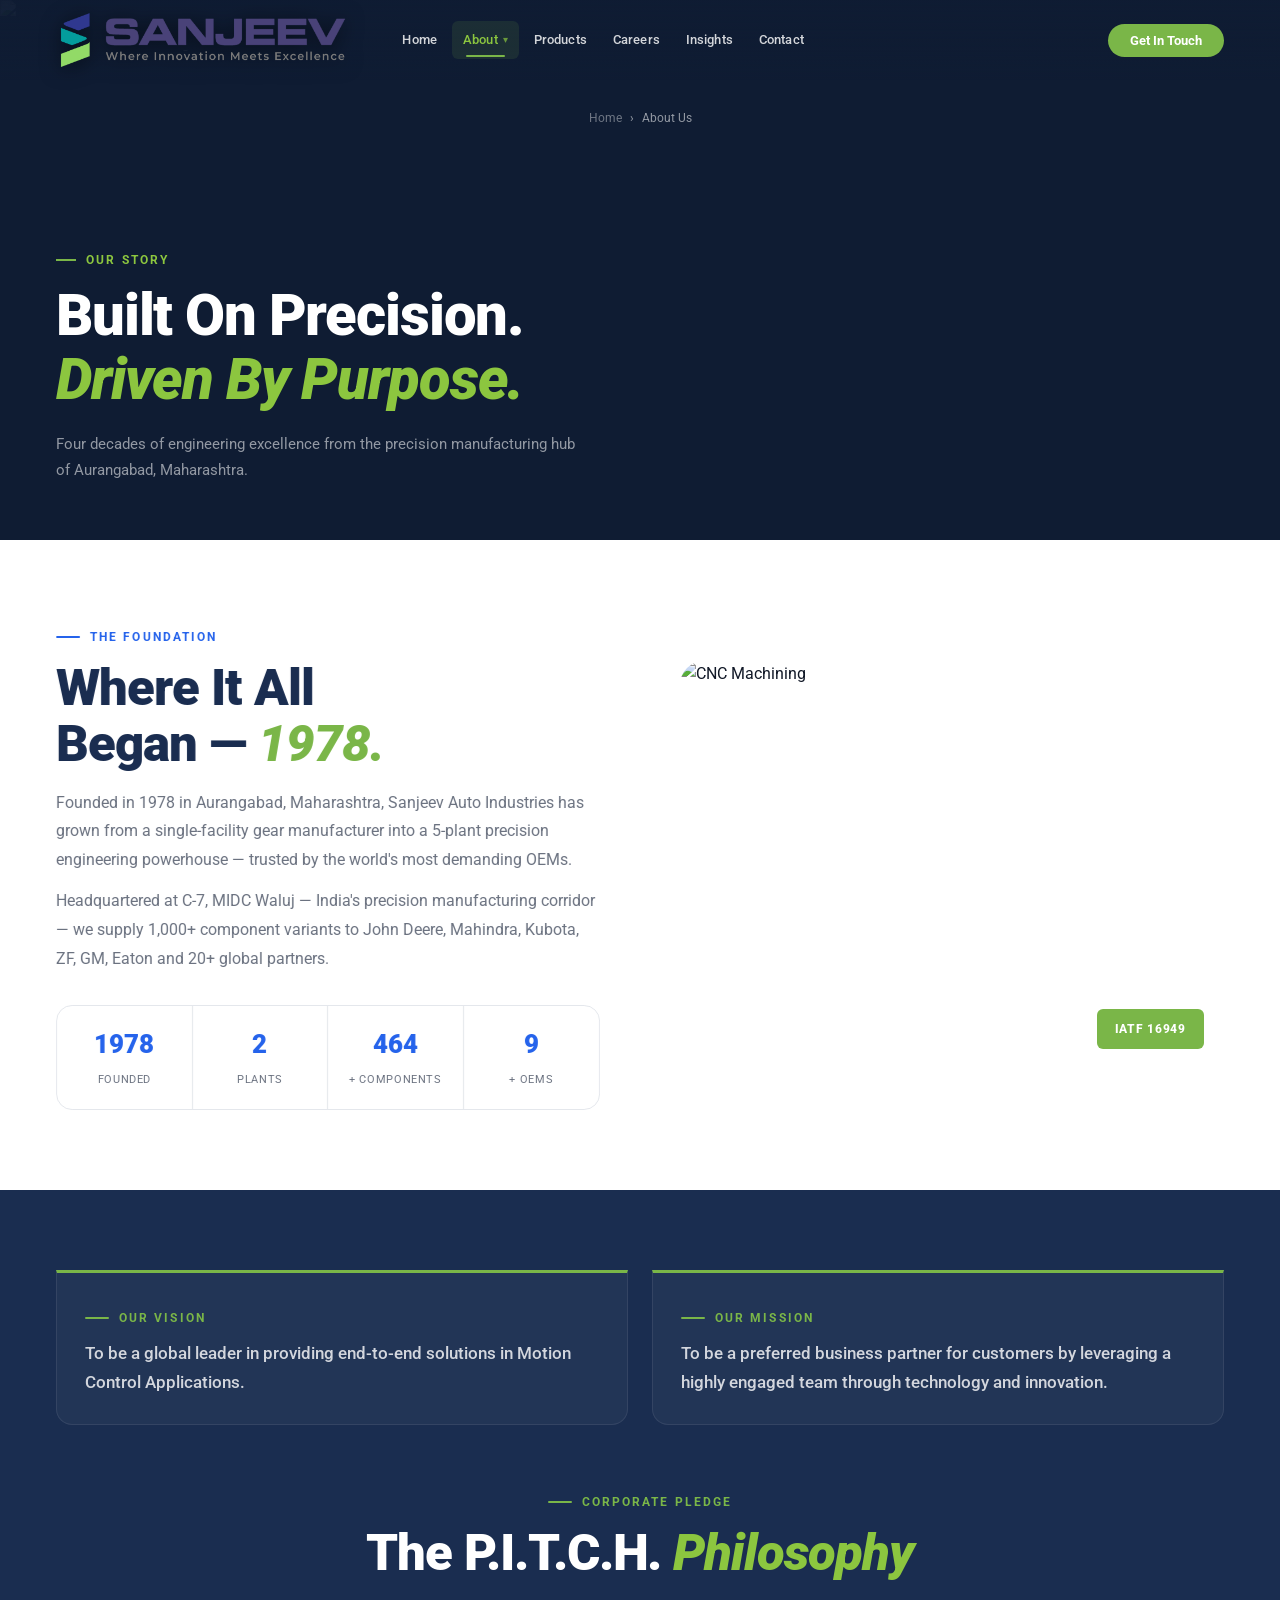
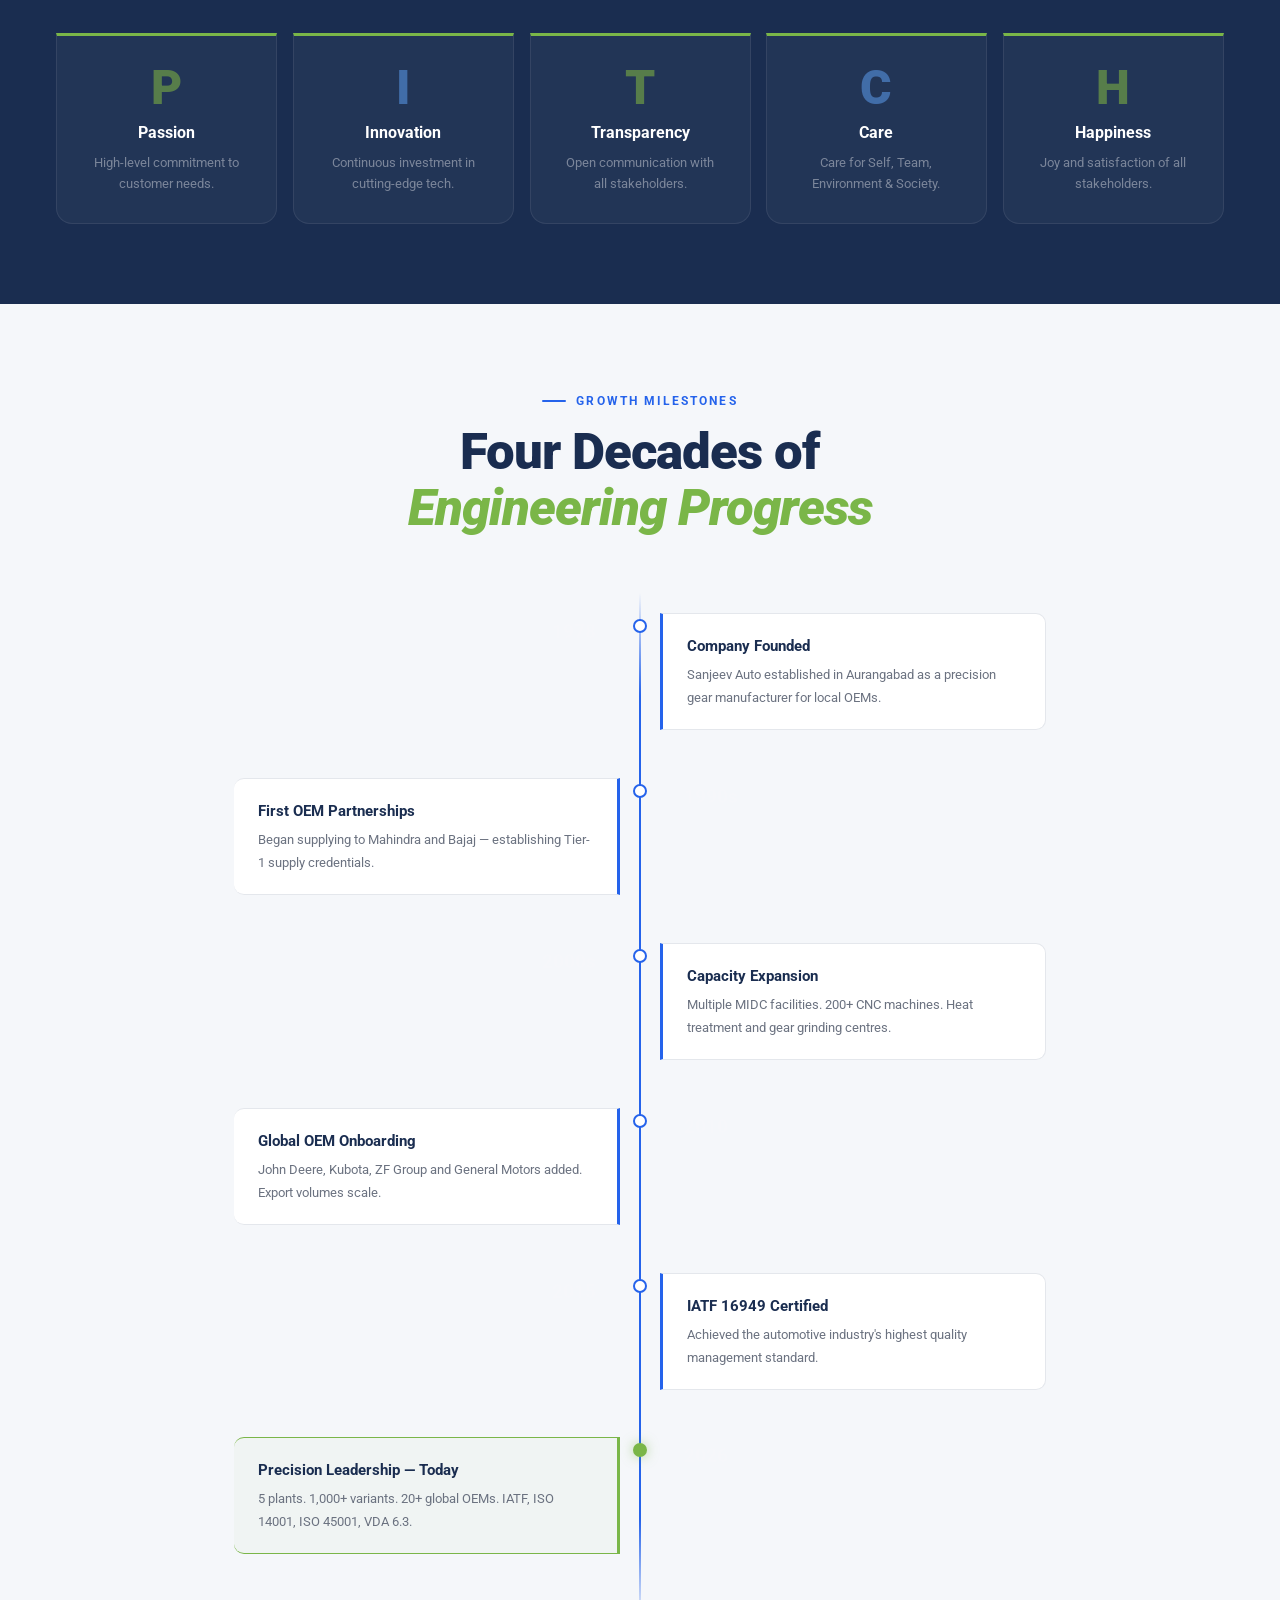
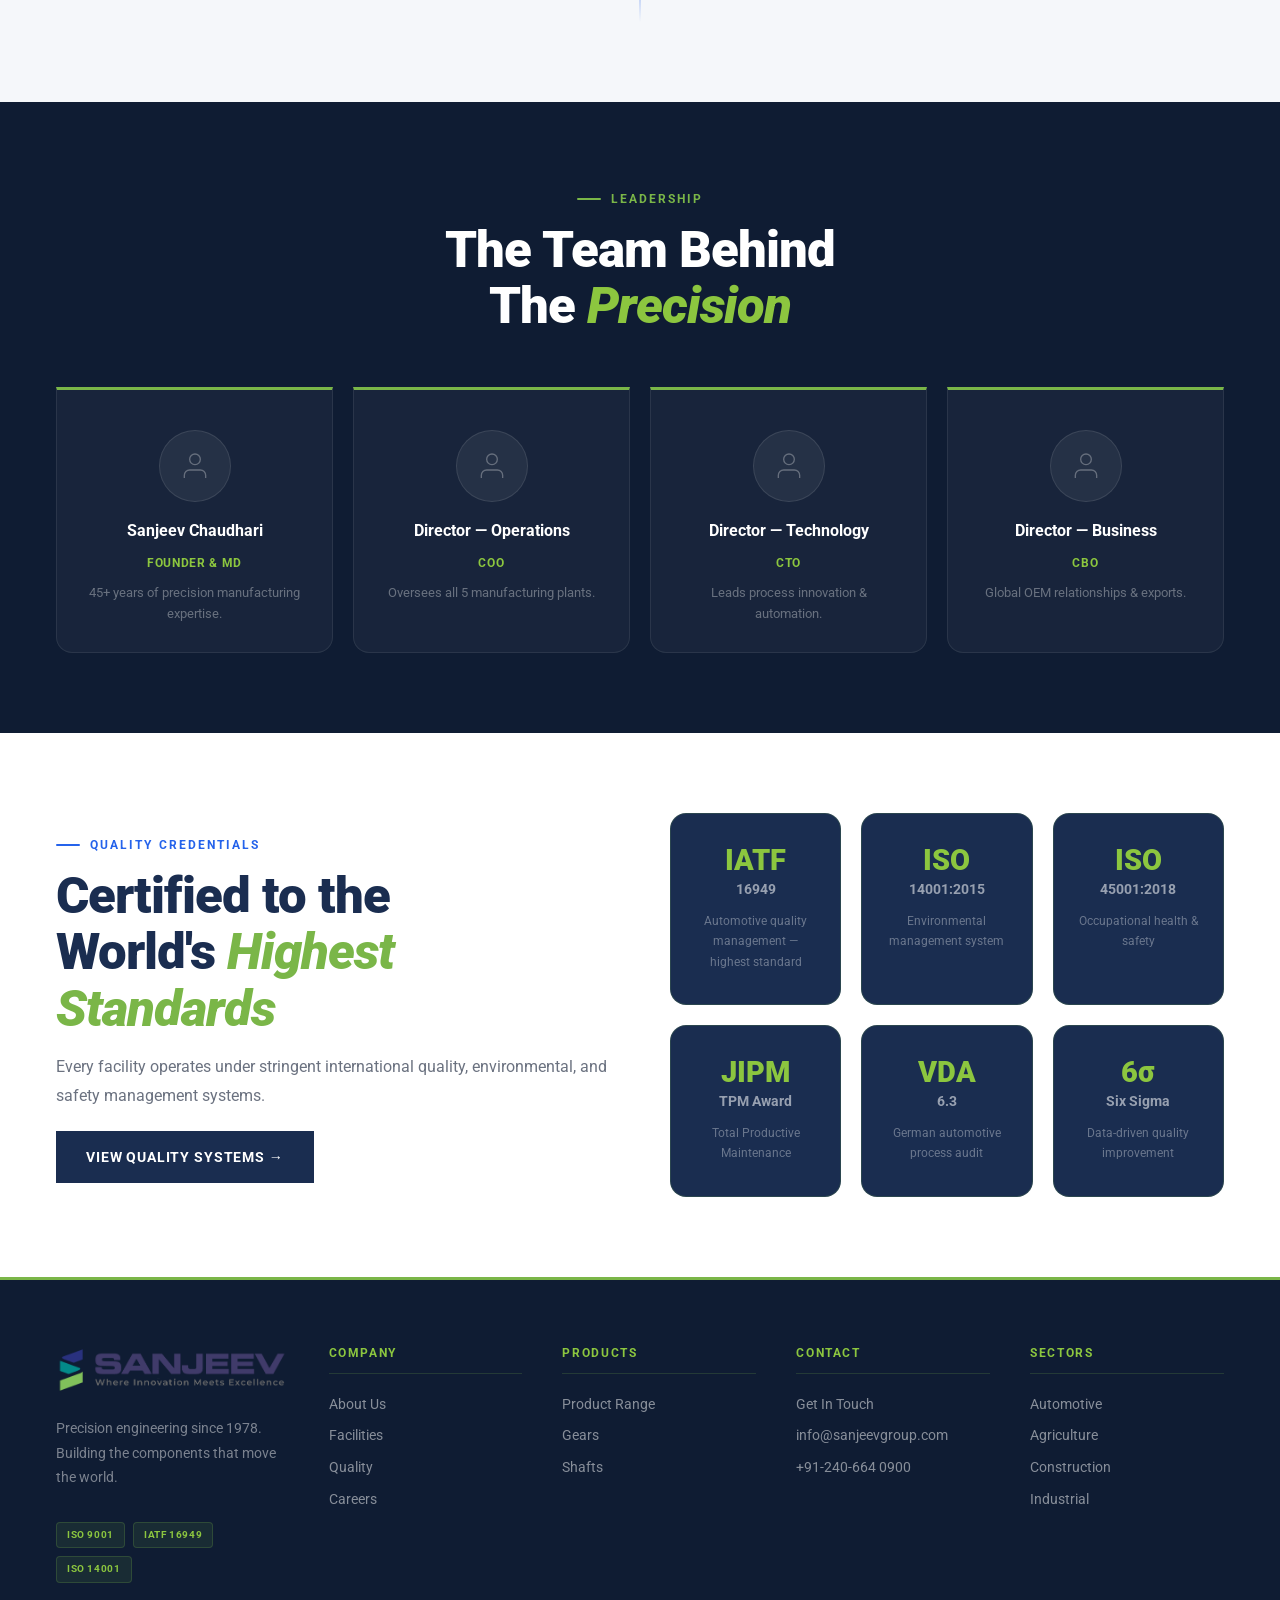
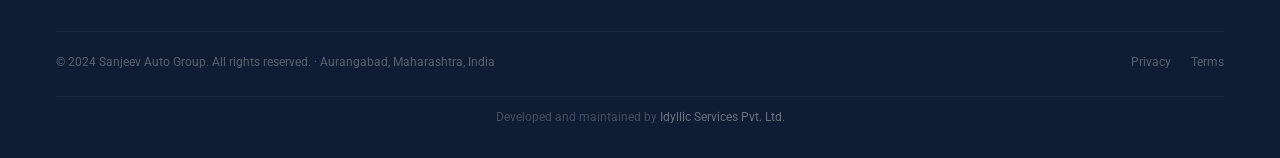
==== commit 71664838: "feat: full responsive overhaul, footer credit, remove unused files - tata.css: comprehensive media q" ====
--- a/about.html
+++ b/about.html
@@ -118,7 +118,7 @@
 </section>
 
 <!-- Footer -->
-<footer class="footer"><div class="footer-top"><div class="footer-brand"><img src="logo.png" alt="Sanjeev Auto" class="footer-logo" /><p class="footer-tagline">Precision engineering since 1978.<br/>Building the components that move the world.</p><div class="footer-cert-strip"><span class="footer-cert">ISO 9001</span><span class="footer-cert">IATF 16949</span><span class="footer-cert">ISO 14001</span></div></div><div class="footer-col"><h5>Company</h5><a href="about.html">About Us</a><a href="facilities.html">Facilities</a><a href="quality.html">Quality</a><a href="careers.html">Careers</a></div><div class="footer-col"><h5>Products</h5><a href="products.html">Product Range</a><a href="products.html">Gears</a><a href="products.html">Shafts</a></div><div class="footer-col"><h5>Contact</h5><a href="contact.html">Get In Touch</a><a href="mailto:info@sanjeevgroup.com">info@sanjeevgroup.com</a><a href="tel:+912406640900">+91-240-664 0900</a></div><div class="footer-col"><h5>Sectors</h5><a href="products.html">Automotive</a><a href="products.html">Agriculture</a><a href="products.html">Construction</a><a href="products.html">Industrial</a></div></div><div class="footer-divider"></div><div class="footer-bottom"><p class="footer-copy">© 2024 Sanjeev Auto Group. All rights reserved. · Aurangabad, Maharashtra, India</p><div class="footer-bottom-links"><a href="#">Privacy</a><a href="#">Terms</a></div></div></footer>
+<footer class="footer"><div class="footer-top"><div class="footer-brand"><img src="logo.png" alt="Sanjeev Auto" class="footer-logo" /><p class="footer-tagline">Precision engineering since 1978.<br/>Building the components that move the world.</p><div class="footer-cert-strip"><span class="footer-cert">ISO 9001</span><span class="footer-cert">IATF 16949</span><span class="footer-cert">ISO 14001</span></div></div><div class="footer-col"><h5>Company</h5><a href="about.html">About Us</a><a href="facilities.html">Facilities</a><a href="quality.html">Quality</a><a href="careers.html">Careers</a></div><div class="footer-col"><h5>Products</h5><a href="products.html">Product Range</a><a href="products.html">Gears</a><a href="products.html">Shafts</a></div><div class="footer-col"><h5>Contact</h5><a href="contact.html">Get In Touch</a><a href="mailto:info@sanjeevgroup.com">info@sanjeevgroup.com</a><a href="tel:+912406640900">+91-240-664 0900</a></div><div class="footer-col"><h5>Sectors</h5><a href="products.html">Automotive</a><a href="products.html">Agriculture</a><a href="products.html">Construction</a><a href="products.html">Industrial</a></div></div><div class="footer-divider"></div><div class="footer-bottom"><p class="footer-copy">© 2024 Sanjeev Auto Group. All rights reserved. · Aurangabad, Maharashtra, India</p><div class="footer-bottom-links"><a href="#">Privacy</a><a href="#">Terms</a></div><p class="footer-devby">Developed and maintained by <a href="https://idyllicservices.in/" target="_blank" rel="noopener noreferrer">Idyllic Services Pvt. Ltd.</a></p></div></footer>
 <button class="scroll-top" id="scrollTop" aria-label="Top">↑</button>
 <script src="tata.js"></script>
 </body>
--- a/tata.css
+++ b/tata.css
@@ -153,7 +153,7 @@
 }
 
 .nav-logo { display: flex; align-items: center; flex-shrink: 0; }
-.nav-logo img { height: 56px; width: auto; filter: brightness(1.15); }
+.nav-logo img { height: 68px; width: auto; filter: brightness(1.3) drop-shadow(0 2px 10px rgba(0,0,0,0.55)); }
 
 /* Main links */
 .nav-links {
@@ -322,7 +322,7 @@
   inset: 0;
   z-index: 0;
 }
-/* ── Hero Slideshow ── */
+/* ── Hero Slideshow (pure CSS) ── */
 .hero-slides {
   position: absolute;
   inset: 0;
@@ -332,14 +332,24 @@
   position: absolute;
   inset: 0;
   opacity: 0;
-  transition: opacity 1.6s ease-in-out;
-}
-.hero-slide.active { opacity: 1; }
+  animation: slideShow 15s ease-in-out infinite;
+  animation-fill-mode: both;
+}
+.hero-slide:nth-child(1) { animation-delay: 0s; }
+.hero-slide:nth-child(2) { animation-delay: 5s; }
+.hero-slide:nth-child(3) { animation-delay: 10s; }
+@keyframes slideShow {
+  0%   { opacity: 0; }
+  6%   { opacity: 1; }
+  33%  { opacity: 1; }
+  40%  { opacity: 0; }
+  100% { opacity: 0; }
+}
 .hero-slide img {
   width: 100%; height: 100%;
   object-fit: cover;
   object-position: center;
-  animation: kenBurns 12s ease-in-out infinite;
+  animation: kenBurns 6s ease-in-out infinite;
 }
 
 /* ── Hero Video (overlays slides when it plays) ── */
@@ -1390,7 +1400,7 @@
   grid-template-columns: 1.2fr repeat(4, 1fr);
   gap: 40px;
 }
-.footer-brand {}
+.footer-brand { display: flex; flex-direction: column; }
 .footer-logo { height: 52px; width: auto; margin-bottom: 20px; filter: brightness(1.15); }
 .footer-tagline {
   font-size: 0.875rem;
@@ -1882,6 +1892,7 @@
 /* Gentle float for nav logo */
 .nav-logo img {
   animation: gentleFloat 4s ease-in-out infinite;
+  filter: brightness(1.3) drop-shadow(0 2px 10px rgba(0,0,0,0.55));
 }
 @keyframes gentleFloat {
   0%, 100% { transform: translateY(0); }
@@ -1961,3 +1972,210 @@
 .nav-link {
   position: relative;
 }
+
+/* ═══════════════════════════════════════════════════════════════
+   COMPREHENSIVE RESPONSIVE — ALL BREAKPOINTS
+   320 / 375 / 425 / 768 / 1024 / 1300-1920
+   ═══════════════════════════════════════════════════════════════ */
+
+/* ── Very wide screens: 1441px → 1920px ───────────────────────
+   max-width:1440px container centres automatically.
+   Hero / section backgrounds are full-bleed — no changes needed.
+   Extra padding variable keeps inner content from touching edges.
+*/
+@media (min-width: 1441px) {
+  :root { --pad-x: 100px; }
+  .hero-h1 { font-size: clamp(4rem, 5.5vw, 7rem); }
+}
+
+/* ── 1600px ───────────────────────────────────────────────────── */
+@media (max-width: 1600px) and (min-width: 1441px) {
+  :root { --pad-x: 96px; }
+}
+
+/* ── 1440px / MacBook 14" ─────────────────────────────────────── */
+@media (max-width: 1440px) and (min-width: 1301px) {
+  :root { --pad-x: 72px; }
+}
+
+/* ── 1350 / 1300px ───────────────────────────────────────────── */
+@media (max-width: 1300px) and (min-width: 1201px) {
+  :root { --pad-x: 56px; }
+  .nav-link { padding: 8px 11px; font-size: 0.83rem; }
+}
+
+/* ── 1024px — Tablet landscape / small laptop ─────────────────── */
+@media (max-width: 1024px) and (min-width: 961px) {
+  :root { --pad-x: 40px; }
+  .nav-link { padding: 8px 10px; font-size: 0.82rem; }
+  .nav-btn-primary { padding: 8px 16px; font-size: 0.78rem; }
+  .hero-h1 { font-size: clamp(2.6rem, 5.5vw, 4.5rem); }
+  .pillars-grid { grid-template-columns: repeat(2, 1fr); }
+  .motion-grid { grid-template-columns: 1fr 1fr; }
+  .sectors-row { grid-template-columns: repeat(3, 1fr); }
+  .impact-grid { grid-template-columns: repeat(4, 1fr); }
+  .footer-top { grid-template-columns: 1.2fr repeat(3, 1fr); gap: 28px; }
+  .card-grid-3 { grid-template-columns: repeat(3, 1fr); }
+  .plants-scroll-header { padding: 0 var(--pad-x); }
+  .plants-viewport { padding-left: var(--pad-x); }
+}
+
+/* ── 768px — Tablet portrait ──────────────────────────────────── */
+@media (max-width: 768px) {
+  /* Hero refinements */
+  .hero { min-height: 100svh; }
+  .hero-content { padding: 0 var(--pad-x) 180px; }
+  .hero-rotating-text { margin-bottom: 20px; }
+  .hero-cta-group { margin-bottom: 0; gap: 12px; }
+
+  /* Stats bar taller on 2-col → increase bottom padding */
+  .hero-stats-inner { grid-template-columns: repeat(2, 1fr); }
+  .hero-stat { padding: 18px 12px; }
+  .hero-stat-n { font-size: clamp(1.4rem, 5vw, 2rem); }
+
+  /* Welcome */
+  .welcome-inner { padding: 0 var(--pad-x); }
+  .welcome-inner h2 { font-size: clamp(2.2rem, 8vw, 3.5rem); }
+  .welcome-inner p { font-size: 0.95rem; }
+
+  /* Pillars */
+  .pillars-grid { grid-template-columns: 1fr 1fr; gap: 16px; }
+  .pillar-card-body { padding: 20px 20px 24px; }
+
+  /* Motion cards — single column */
+  .motion-grid { grid-template-columns: 1fr; gap: 16px; }
+  .motion-card { padding: 24px; }
+
+  /* Sectors */
+  .sectors-row { grid-template-columns: repeat(2, 1fr); }
+
+  /* Impact numbers */
+  .impact-grid { grid-template-columns: repeat(2, 1fr); }
+  .impact-item { padding: 32px 16px; }
+  .impact-num { font-size: clamp(2rem, 8vw, 3rem); }
+
+  /* Quality section */
+  .quality-text-side { padding: 40px 32px; }
+
+  /* Plants */
+  .plants-scroll-header { flex-direction: column; align-items: flex-start; gap: 16px; }
+  .plant-card { width: 300px; }
+
+  /* OEM section */
+  .movement-grid { gap: 40px; }
+  .oem-list { grid-template-columns: repeat(2, 1fr); gap: 8px; }
+
+  /* Footer */
+  .footer-top { grid-template-columns: 1fr 1fr; gap: 28px; padding: 48px var(--pad-x) 36px; }
+  .footer-brand { grid-column: span 2; }
+  .footer-bottom { flex-direction: column; align-items: flex-start; gap: 8px; padding: 16px var(--pad-x) 24px; }
+
+  /* Inner pages */
+  .page-banner { min-height: 320px; }
+  .inner-section { padding: 56px 0; }
+  .intro-cols { gap: 36px; }
+  .stat-strip-inner { grid-template-columns: repeat(2, 1fr); }
+  .cert-blocks { grid-template-columns: 1fr 1fr; }
+  .card-grid-3 { grid-template-columns: 1fr 1fr; }
+  .card-grid-4 { grid-template-columns: 1fr 1fr; }
+  .process-row { grid-template-columns: 1fr; }
+}
+
+/* ── 480px ────────────────────────────────────────────────────── */
+@media (max-width: 480px) {
+  .hero-h1 { font-size: clamp(2rem, 9.5vw, 2.8rem); }
+  .hero-cta-group { flex-direction: column; gap: 10px; }
+  .btn-tata { width: 100%; justify-content: center; padding: 12px 20px; }
+  .sectors-row { grid-template-columns: 1fr 1fr; }
+  .impact-grid { grid-template-columns: 1fr 1fr; }
+  .plant-card { width: calc(100vw - 64px); min-width: 260px; }
+  .pillars-grid { grid-template-columns: 1fr; }
+  .footer-top { grid-template-columns: 1fr; }
+  .footer-brand { grid-column: span 1; }
+  .section-h2 { font-size: clamp(1.9rem, 7vw, 2.8rem); }
+  .welcome-inner h2 { font-size: clamp(2rem, 9vw, 3rem); }
+  .hero-content { padding: 0 var(--pad-x) 200px; }
+}
+
+/* ── 425px ────────────────────────────────────────────────────── */
+@media (max-width: 425px) {
+  :root { --pad-x: 18px; }
+  .hero-h1 { font-size: clamp(1.85rem, 9.5vw, 2.6rem); }
+  .sectors-row { grid-template-columns: 1fr; }
+  .hero-stat-n { font-size: 1.3rem; }
+  .hero-stat-l { font-size: 0.6rem; }
+  .welcome-inner h2 { font-size: 2.2rem; }
+  .motion-card { padding: 20px; }
+  .pillar-card-body h3 { font-size: 1rem; }
+  .oem-list { grid-template-columns: 1fr 1fr; }
+  .nav-btn-primary { padding: 8px 14px; font-size: 0.76rem; }
+  .mobile-nav { top: 80px; }
+}
+
+/* ── 375px ────────────────────────────────────────────────────── */
+@media (max-width: 375px) {
+  :root { --pad-x: 16px; }
+  .hero-h1 { font-size: clamp(1.7rem, 9vw, 2.2rem); }
+  .hero-content { padding: 0 var(--pad-x) 220px; }
+  .hero-stat { padding: 14px 8px; }
+  .hero-stat-n { font-size: 1.2rem; }
+  .hero-stat-l { font-size: 0.58rem; letter-spacing: 0.07em; }
+  .section-h2 { font-size: clamp(1.7rem, 8.5vw, 2.4rem); }
+  .welcome-inner h2 { font-size: 2rem; }
+  .welcome-inner p { font-size: 0.9rem; }
+  .impact-num { font-size: clamp(1.8rem, 8vw, 2.4rem); }
+  .impact-item { padding: 24px 10px; }
+  .motion-card { padding: 18px; gap: 12px; }
+  .pillars-section { padding: 60px 0 72px; }
+  .pillar-card-body { padding: 16px 16px 20px; }
+  .pillar-card-body h3 { font-size: 0.95rem; }
+  .plant-card { width: calc(100vw - 48px); }
+  .footer-top { padding: 40px var(--pad-x) 28px; }
+  .footer-logo { height: 42px; }
+  .footer-tagline { font-size: 0.82rem; }
+  .footer-copy { font-size: 0.7rem; }
+  .footer-bottom-links a { font-size: 0.7rem; }
+  .popup-modal { max-height: 88vh; }
+}
+
+/* ── 320px ────────────────────────────────────────────────────── */
+@media (max-width: 320px) {
+  :root { --pad-x: 14px; }
+  .hero-h1 { font-size: 1.6rem; line-height: 1.1; }
+  .hero-content { padding: 0 var(--pad-x) 240px; }
+  .hero-cta-group { gap: 8px; }
+  .btn-tata { padding: 10px 16px; font-size: 0.8rem; }
+  .hero-stat-n { font-size: 1.1rem; }
+  .section-h2 { font-size: 1.6rem; }
+  .welcome-inner h2 { font-size: 1.8rem; }
+  .impact-num { font-size: 1.8rem; }
+  .impact-item { padding: 20px 8px; }
+  .impact-label { font-size: 0.62rem; }
+  .nav-logo img { height: 52px; }
+  .nav-inner { height: 72px; }
+  .mobile-nav { top: 72px; max-height: calc(100vh - 72px); }
+  .plant-card { width: calc(100vw - 40px); }
+  .footer-top { grid-template-columns: 1fr; gap: 20px; }
+  .footer-copy { font-size: 0.68rem; }
+  .footer-devby { font-size: 0.65rem; }
+  .motion-card { padding: 16px; gap: 10px; }
+  .pillar-card-body { padding: 14px; }
+}
+
+/* ── Developer credit in footer ──────────────────────────────── */
+.footer-devby {
+  width: 100%;
+  text-align: center;
+  font-size: 0.72rem;
+  color: rgba(255,255,255,0.22);
+  padding-top: 12px;
+  border-top: 1px solid rgba(255,255,255,0.05);
+  margin-top: 4px;
+  line-height: 1.5;
+}
+.footer-devby a {
+  color: rgba(255,255,255,0.38);
+  text-decoration: none;
+  transition: color 0.2s;
+}
+.footer-devby a:hover { color: var(--green-lt); }
